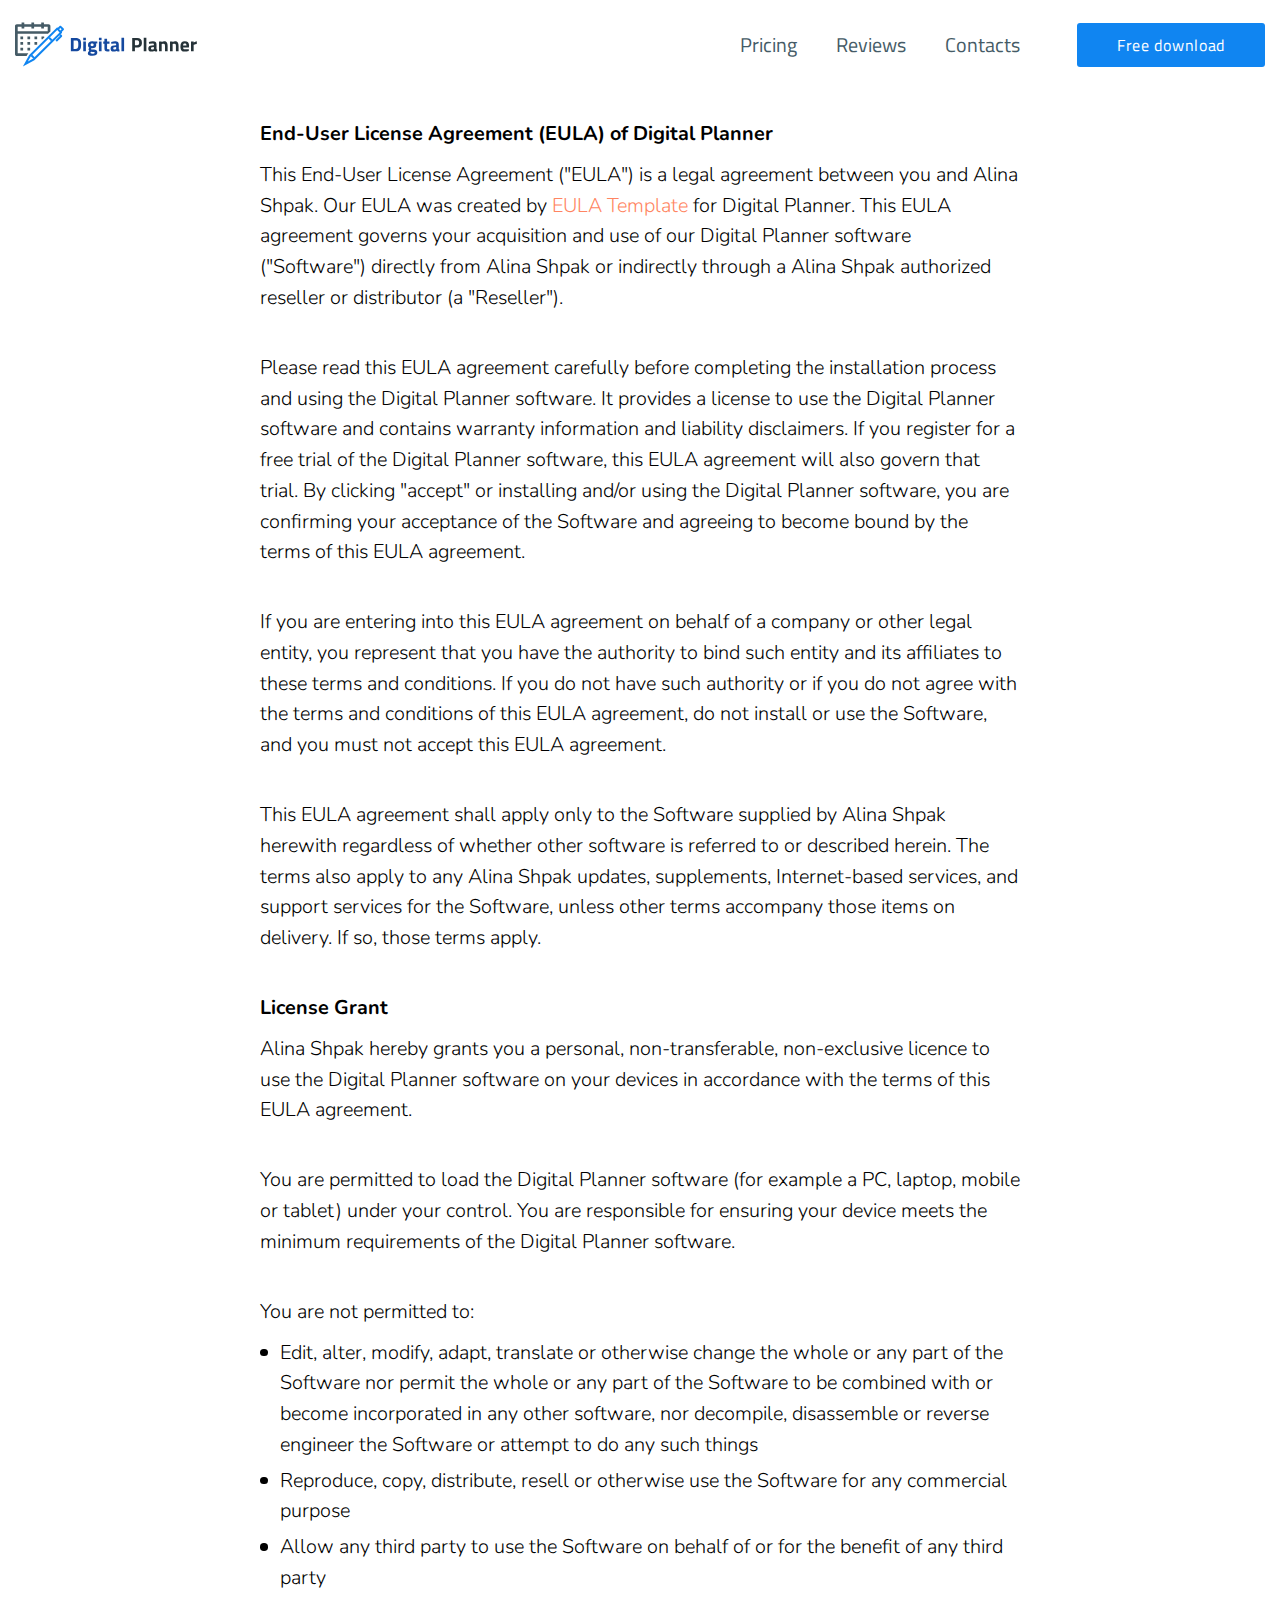
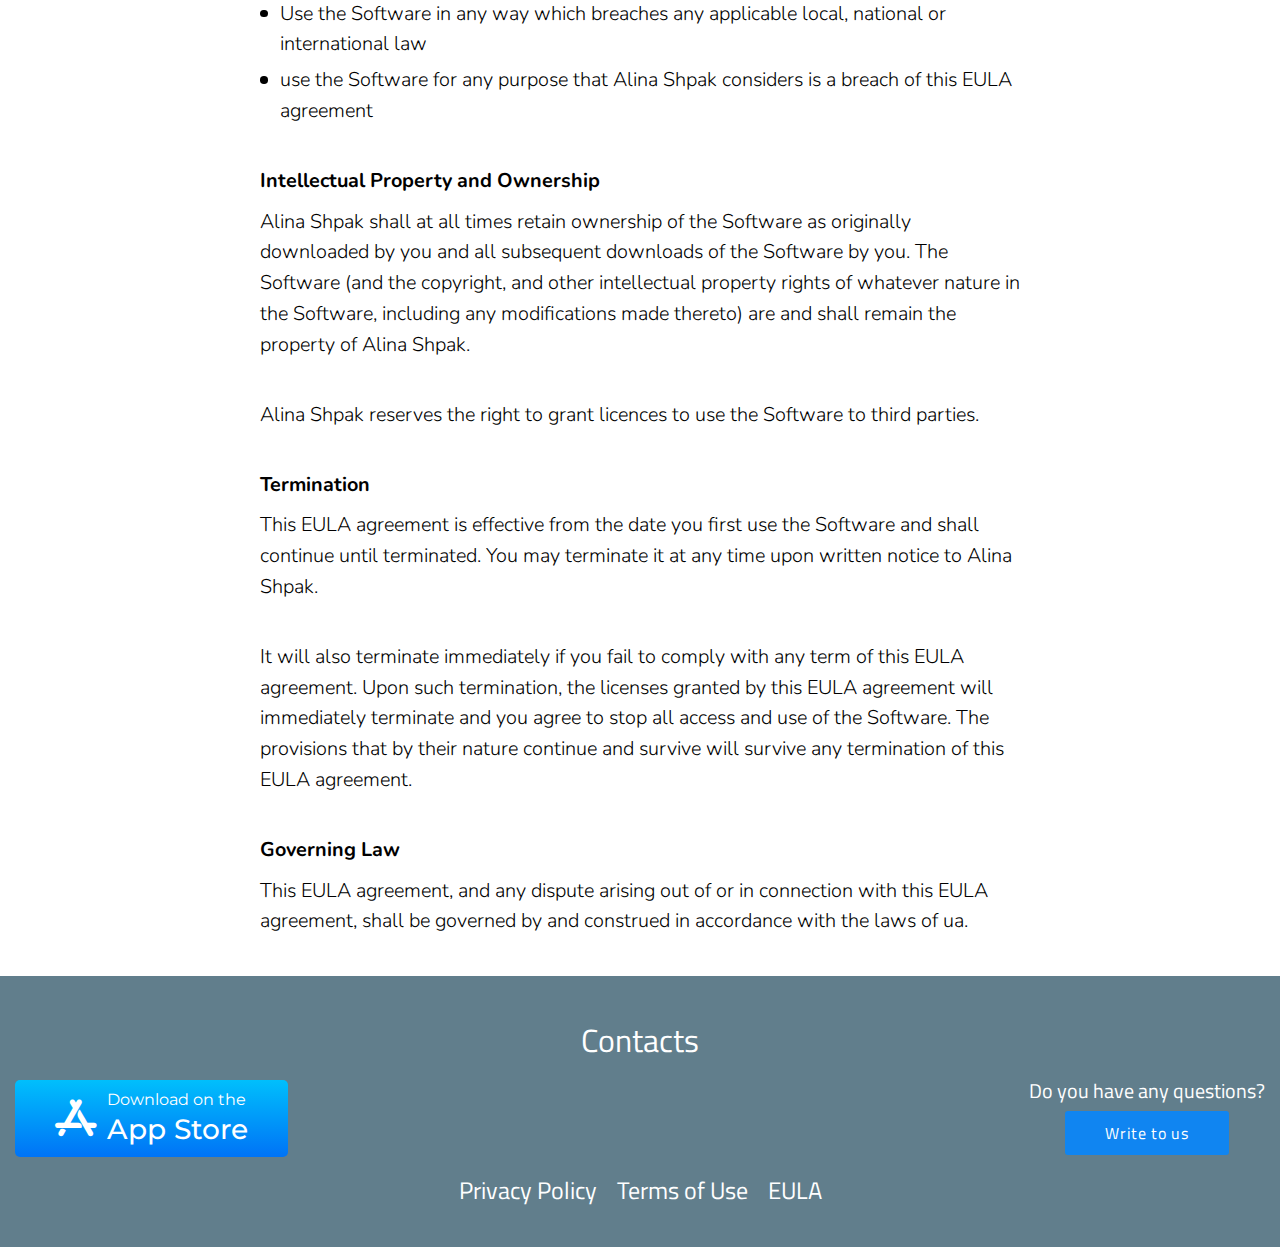
==== eula.html @ 8bc5390f "Initial Deploy" ====
<!DOCTYPE html>
<html lang="en">

<head>
<!-- Google Tag Manager -->
<script>(function(w,d,s,l,i){w[l]=w[l]||[];w[l].push({'gtm.start':
new Date().getTime(),event:'gtm.js'});var f=d.getElementsByTagName(s)[0],
j=d.createElement(s),dl=l!='dataLayer'?'&l='+l:'';j.async=true;j.src=
'https://www.googletagmanager.com/gtm.js?id='+i+dl;f.parentNode.insertBefore(j,f);
})(window,document,'script','dataLayer','GTM-KF79SMF');</script>
<!-- End Google Tag Manager -->

	<title>EULA</title>
	<script charset="utf-8" type="text/javascript" src="//js-eu1.hsforms.net/forms/embed/v2.js?_v=20230415140747"></script>
	<meta charset="UTF-8">
	<meta name="format-detection" content="telephone=no">
	<!-- <style>body{opacity: 0;}</style> -->
	<link rel="stylesheet" href="css/style.min.css?_v=20230415140747">
	<link rel="shortcut icon" href="favicon.ico">
	<!-- <meta name="robots" content="noindex, nofollow"> -->
	<meta name="viewport" content="width=device-width, initial-scale=1.0">

</head>

<body>
<!-- Google Tag Manager (noscript) -->
<noscript><iframe src="https://www.googletagmanager.com/ns.html?id=GTM-KF79SMF"
height="0" width="0" style="display:none;visibility:hidden"></iframe></noscript>
<!-- End Google Tag Manager (noscript) -->

	<div class="wrapper">
		<header class="header" data-lp>
			<div class="header__container">
				<a href="index.html" class="header__logo"><img src="img/logo.svg" alt="logo"></a>
				<div class="header__menu menu">
					<nav class="menu__body">
						<ul class="menu__list">
							<li class="menu__item"><a href="index.html#pricing">Pricing</a></li>
							<li class="menu__item"><a href="index.html#reviews">Reviews</a></li>
							<li data-goto-header data-goto="#contacts" class="menu__item"><a href="#">Contacts</a></li>
						</ul>
					</nav>
					<div class="menu__actions">
						<a target="_blank" href="https://apps.apple.com/us/app/digital-planner-for-ipad/id6444685151" class="menu__button button" data-da=".menu__list,530,20">Free download</a>
						<button type="button" class="menu__icon icon-menu"><span></span></button>
					</div>
				</div>
			</div>
		</header>
		<main class="eula">
			<section class="eula__main main-eula">
				<div class="main-eula__small-container">
					<h1>
						End-User License Agreement (EULA) of Digital Planner
					</h1>
					<p>
						This End-User License Agreement ("EULA") is a legal
						agreement between you and Alina Shpak. Our EULA was
						created by
						<a target="_blank" href="https://www.eulatemplate.com/">EULA Template</a>
						for Digital Planner. This EULA agreement governs
						your acquisition and use of our Digital Planner
						software ("Software") directly from Alina Shpak or
						indirectly through a Alina Shpak authorized reseller
						or distributor (a "Reseller").
					</p>
					<p>
						Please read this EULA agreement carefully before
						completing the installation process and using the
						Digital Planner software. It provides a license to
						use the Digital Planner software and contains
						warranty information and liability disclaimers. If
						you register for a free trial of the Digital Planner
						software, this EULA agreement will also govern that
						trial. By clicking "accept" or installing and/or
						using the Digital Planner software, you are
						confirming your acceptance of the Software and
						agreeing to become bound by the terms of this EULA
						agreement.
					</p>
					<p>
						If you are entering into this EULA agreement on
						behalf of a company or other legal entity, you
						represent that you have the authority to bind such
						entity and its affiliates to these terms and
						conditions. If you do not have such authority or if
						you do not agree with the terms and conditions of
						this EULA agreement, do not install or use the
						Software, and you must not accept this EULA
						agreement.
					</p>
					<p>
						This EULA agreement shall apply only to the Software
						supplied by Alina Shpak herewith regardless of
						whether other software is referred to or described
						herein. The terms also apply to any Alina Shpak
						updates, supplements, Internet-based services, and
						support services for the Software, unless other
						terms accompany those items on delivery. If so,
						those terms apply.
					</p>
				</div>
			</section>
			<section class="eula__grant grant-eula">
				<div class="grant-eula__small-container">
					<h2>License Grant</h2>
					<p>
						Alina Shpak hereby grants you a personal,
						non-transferable, non-exclusive licence to use the
						Digital Planner software on your devices in
						accordance with the terms of this EULA agreement.
					</p>
					<p>
						You are permitted to load the Digital Planner
						software (for example a PC, laptop, mobile or
						tablet) under your control. You are responsible for
						ensuring your device meets the minimum requirements
						of the Digital Planner software.
					</p>
					<h3>You are not permitted to:</h3>
					<ul>
						<li>
							Edit, alter, modify, adapt, translate or
							otherwise change the whole or any part of the
							Software nor permit the whole or any part of the
							Software to be combined with or become
							incorporated in any other software, nor
							decompile, disassemble or reverse engineer the
							Software or attempt to do any such things
						</li>
						<li>
							Reproduce, copy, distribute, resell or otherwise
							use the Software for any commercial purpose
						</li>
						<li>
							Allow any third party to use the Software on
							behalf of or for the benefit of any third party
						</li>
						<li>
							Use the Software in any way which breaches any
							applicable local, national or international law
						</li>
						<li>
							use the Software for any purpose that Alina
							Shpak considers is a breach of this EULA
							agreement
						</li>
					</ul>
				</div>
			</section>
			<section class="eula__intellectual intellectual-eula">
				<div class="intellectual-eula__small-container">
					<h2>Intellectual Property and Ownership</h2>
					<p>
						Alina Shpak shall at all times retain ownership of
						the Software as originally downloaded by you and all
						subsequent downloads of the Software by you. The
						Software (and the copyright, and other intellectual
						property rights of whatever nature in the Software,
						including any modifications made thereto) are and
						shall remain the property of Alina Shpak.
					</p>
					<p>Alina Shpak reserves the right to grant licences to use the Software to third parties.</p>
				</div>
			</section>
			<section class="eula__termination termination-eula">
				<div class="termination-eula__small-container">
					<h2>Termination</h2>
					<p>
						This EULA agreement is effective from the date you first use the Software and shall continue until terminated. You may terminate it at any time upon written notice to Alina Shpak.
					</p>
					<p>It will also terminate immediately if you fail to comply with any term of this EULA agreement. Upon such termination, the licenses granted by this EULA agreement will immediately terminate and you agree to stop all access and use of the Software. The provisions that by their nature continue and survive will survive any termination of this EULA agreement.</p>
				</div>
			</section>
			<section class="eula__law law-eula">
				<div class="law-eula__small-container">
					<h2>Governing Law</h2>
					<p>
						This EULA agreement, and any dispute arising out of or in connection with this EULA agreement, shall be governed by and construed in accordance with the laws of ua.
					</p>
				</div>
			</section>
		</main>
		<footer class="footer">
			<section id="contacts" class="footer__container">
				<h2 class="footer__title">Contacts</h2>
				<div class="footer__column">
					<div class="footer__actions">
						<a target="bl" href="https://apps.apple.com/us/app/digital-planner-for-ipad/id6444685151" class="footer__app app-button">
							<div class="app-button__wrapper">
								<div class="app-button__icon _icon-app-store"></div>
								<div class="app-button__text">
									<p>Download on the</p>
									<p>App Store</p>
								</div>
							</div>
						</a>
					</div>
					<div class="footer__quesstions">
						<p>Do you have any questions?</p>
						<button data-popup="#popup-form" type="button" class="footer__button button">
							Write to us
						</button>
					</div>
				</div>
				<div class="footer__down">
					<ul class="footer__list">
						<li><a target="_blank" href="privat-policy.html">Privacy Policy</a></li>
						<li><a target="_blank" href="terms-of-use.html">Terms of Use</a></li>
						<li><a target="_blank" href="eula.html">EULA</a></li>
					</ul>
				</div>
			</section>
		</footer>

	</div>
	<div id="popup-form" aria-hidden="true" class="popup popup--form">
		<div class="popup__wrapper">
			<div class="popup__content">
				<button data-close type="button" class="popup__close"></button>
				<div class="popup__text">
					<form action="#" method="GET" class="form-order">
						<div class="form-order__wrapper">
							<div class="form-order__lines">
								<div class="form-order__line">
									<label class="form-order__label" for="email">Email<span>*</span></label>
									<input type="email" name="form[email]" data-validate autocomplete="off" required id="email" class="form-order__input" />
								</div>
								<div class="form-order__line">
									<label class="form-order__label" for="message">Message<span>*</span></label>
									<textarea name="message" id="message" class="form-order__input form-order__input--large" autocomplete="off" required></textarea>
								</div>
								<div class="form-order__block">
									<p class="form-order__text">
										DigitalPlanner is committed to protecting
										and respecting your privacy, and we’ll only
										use your personal information to administer
										your account and to provide the products and
										services you requested from us. From time to
										time, we would like to contact you about our
										products and services, as well as other
										content that may be of interest to you. If
										you consent to us contacting you for this
										purpose, please tick below to say how you
										would like us to contact you:
									</p>
									<div class="form-order__checkbox checkbox">
										<input id="agree" type="checkbox" value="yes" name="agree" class="checkbox__input" />
										<label for="agree" class="checkbox__label"><span class="checkbox__text">I agree to receive other
												communications from
												DigitalPlanner.</span></label>
									</div>
									<p class="form-order__text">
										You can unsubscribe from these
										communications at any time. For more
										information on how to unsubscribe, our
										privacy practices, and how we are committed
										to protecting and respecting your privacy,
										please review our Privacy Policy. By
										clicking submit below, you consent to allow
										DigitalPlanner to store and process the
										personal information submitted above to
										provide you the content requested.
									</p>
									<div class="form-order__submit">
										<button type="submit" class="form-order__button button button--blue">
											Submit
										</button>
									</div>
								</div>
							</div>
						</div>
					</form>
				</div>
			</div>
		</div>
	</div>
	<script src="js/app.min.js?_v=20230415140747"></script>
</body>

</html>
---- css/style.min.css ----
@charset "UTF-8";@import url(https://fonts.googleapis.com/css?family=Titillium+Web:regular,600,700,900&display=swap);@import url(https://fonts.googleapis.com/css?family=Montserrat:regular,500&display=swap);@import url(https://fonts.googleapis.com/css?family=Nunito:300,700&display=swap);@font-face{font-family:SFProDisplay;font-display:swap;src:url(../fonts/SFProDisplay-Bold.woff2) format("woff2"),url(../fonts/SFProDisplay-Bold.woff) format("woff");font-weight:700;font-style:normal}@font-face{font-family:SFProDisplay;font-display:swap;src:url(../fonts/SFProDisplay-Regular.woff2) format("woff2"),url(../fonts/SFProDisplay-Regular.woff) format("woff");font-weight:400;font-style:normal}@font-face{font-family:SFProDisplay;font-display:swap;src:url(../fonts/SFProDisplay-Medium.woff2) format("woff2"),url(../fonts/SFProDisplay-Medium.woff) format("woff");font-weight:500;font-style:normal}@font-face{font-family:icons;font-display:swap;src:url(../fonts/icons.woff2) format("woff2"),url(../fonts/icons.woff) format("woff");font-weight:400;font-style:normal}[class*=_icon-]:before{font-family:icons;font-style:normal;font-weight:400;font-variant:normal;text-transform:none;line-height:1;-webkit-font-smoothing:antialiased;-moz-osx-font-smoothing:grayscale}[class*=_icon-]:before{display:block}._icon-little-calendar:before{content:"\e914";color:#1085f1}._icon-app-store:before{content:"\e900";color:#fff}._icon-arrow:before{content:"\e901";color:#617e8c}._icon-cap:before{content:"\e904";color:#1085f1}._icon-darts:before{content:"\e905";color:#1085f1}._icon-little-app-store:before{content:"\e909";color:#1085f1}._icon-organize:before{content:"\e90a";color:#1085f1}._icon-star-grey:before{content:"\e910";color:#bfbfbf}._icon-star-yellow:before{content:"\e911";color:#ff9500}*{padding:0;margin:0;border:0}*,:after,:before{-webkit-box-sizing:border-box;box-sizing:border-box}body,html{height:100%;min-width:320px}body{color:#455b66;line-height:1;font-family:"Titillium Web";font-size:1.25rem;-ms-text-size-adjust:100%;-moz-text-size-adjust:100%;-webkit-text-size-adjust:100%;-webkit-font-smoothing:antialiased;-moz-osx-font-smoothing:grayscale}button,input,textarea{font-family:"Titillium Web";font-size:inherit}button{cursor:pointer;color:inherit;background-color:transparent}a{color:inherit;text-decoration:none}ul li{list-style:none}img{vertical-align:top}h1,h2,h3,h4,h5,h6{font-weight:inherit;font-size:inherit}body{background-color:#fff}.lock body{overflow:hidden;-ms-touch-action:none;touch-action:none;-ms-scroll-chaining:none;overscroll-behavior:none}.wrapper{min-height:100%;display:-webkit-box;display:-ms-flexbox;display:flex;-webkit-box-orient:vertical;-webkit-box-direction:normal;-ms-flex-direction:column;flex-direction:column;overflow:hidden}@supports (overflow:clip){.wrapper{overflow:clip}}.wrapper>main{-webkit-box-flex:1;-ms-flex:1 1 auto;flex:1 1 auto}.wrapper>*{min-width:0}[class*=__container]{max-width:83.125rem;margin:0 auto;padding:0 .9375rem}.button{display:-webkit-inline-box;display:-ms-inline-flexbox;display:inline-flex;padding:.625rem 2.5rem;font-size:1rem;line-height:1.5;text-align:center;letter-spacing:.0431009375rem;background-color:#1085f1;border-radius:.1875rem;outline:.0625rem solid transparent;color:#fff}.button--white{background-color:#fff;color:#1085f1}.button._fw{width:100%}.app-button{display:-webkit-inline-box;display:-ms-inline-flexbox;display:inline-flex;padding:.625rem 2.5rem;background:-webkit-gradient(linear,left top,left bottom,from(#00bffc),to(#0073f6));background:-o-linear-gradient(top,#00bffc 0,#0073f6 100%);background:linear-gradient(180deg,#00bffc 0,#0073f6 100%);border-radius:.3125rem}.app-button__wrapper{display:-webkit-box;display:-ms-flexbox;display:flex;-webkit-box-align:center;-ms-flex-align:center;align-items:center;gap:.625rem}.app-button__icon{font-size:2.625rem;color:#fff}.app-button__text{display:-webkit-box;display:-ms-flexbox;display:flex;-webkit-box-orient:vertical;-webkit-box-direction:normal;-ms-flex-direction:column;flex-direction:column;gap:.1875rem;font-family:Montserrat;color:#fff}.app-button__text :first-child{font-size:1rem;line-height:1.25}.app-button__text :last-child{font-weight:500;font-size:1.75rem;line-height:1.21}body::after{content:"";background-color:rgba(255,255,255,.5);position:fixed;width:100%;height:100%;top:0;left:0;opacity:0;-webkit-transition:opacity .8s ease 0s;-o-transition:opacity .8s ease 0s;transition:opacity .8s ease 0s;pointer-events:none;z-index:149}.popup-show body::after{opacity:1}.popup{position:fixed;top:0;left:0;bottom:0;right:0;padding:30px 10px;-webkit-transition:visibility .8s ease 0s;-o-transition:visibility .8s ease 0s;transition:visibility .8s ease 0s;visibility:hidden;pointer-events:none}.popup_show{z-index:150;visibility:visible;overflow:auto;pointer-events:auto}.popup_show .popup__content{visibility:visible;-webkit-transform:scale(1);-ms-transform:scale(1);transform:scale(1)}.popup__wrapper{display:-webkit-box;display:-ms-flexbox;display:flex;-webkit-box-orient:vertical;-webkit-box-direction:normal;-ms-flex-direction:column;flex-direction:column;-webkit-box-align:center;-ms-flex-align:center;align-items:center;min-height:100%;-webkit-box-flex:1;-ms-flex:1 1 auto;flex:1 1 auto;width:100%;display:flex;-webkit-box-pack:center;-ms-flex-pack:center;justify-content:center;align-items:center}.popup__content{visibility:hidden;-webkit-transform:scale(0);-ms-transform:scale(0);transform:scale(0);-webkit-transition:-webkit-transform .3s ease 0s;transition:-webkit-transform .3s ease 0s;-o-transition:transform .3s ease 0s;transition:transform .3s ease 0s;transition:transform .3s ease 0s,-webkit-transform .3s ease 0s;background-color:#eee;padding:20px;width:100%;max-width:900px;border-radius:20px}.lock .popup__content{visibility:visible}.popup--form .popup__content{max-width:45.9375rem;background-color:#fff;border:.0625rem solid #b0bfc6;-webkit-box-shadow:0 .25rem .625rem rgba(0,0,0,.15);box-shadow:0 .25rem .625rem rgba(0,0,0,.15);border-radius:.25rem}[class*=-ibg]{position:relative}[class*=-ibg] img{position:absolute;width:100%;height:100%;top:0;left:0;-o-object-fit:cover;object-fit:cover}[class*=-ibg_contain] img{-o-object-fit:contain;object-fit:contain}.title{font-weight:700;line-height:1.52;text-transform:uppercase;color:#253238}.title span{color:#1085f1}.checkbox{position:relative}.checkbox__input{position:absolute;width:0;height:0;opacity:0}.checkbox__input:checked+.checkbox__label::before{background:#1085f1 url(../img/icons/check.svg) center/70% no-repeat}.checkbox__label{cursor:pointer;display:-webkit-inline-box;display:-ms-inline-flexbox;display:inline-flex;gap:.5rem}.checkbox__label::before{content:"";-webkit-box-flex:0;-ms-flex:0 0 1.5rem;flex:0 0 1.5rem;width:1.5rem;height:1.5rem;border:.0625rem solid #1085f1;border-radius:.1875rem;background-color:transparent}.checkbox__text{-ms-flex-item-align:center;align-self:center;font-size:.875rem;line-height:1.5;color:#1085f1}.form-order{display:-webkit-box;display:-ms-flexbox;display:flex;-webkit-box-orient:vertical;-webkit-box-direction:normal;-ms-flex-direction:column;flex-direction:column;-webkit-box-align:center;-ms-flex-align:center;align-items:center}.form-order__line:not(:last-child){margin-bottom:1.25rem}.form-order__label{display:inline-block;font-size:1.125rem;line-height:1.5;color:#455b66;padding:.1875rem .1875rem;position:relative;z-index:2;will-change:transform;-webkit-transition:-webkit-transform .3s ease 0s;transition:-webkit-transform .3s ease 0s;-o-transition:transform .3s ease 0s;transition:transform .3s ease 0s;transition:transform .3s ease 0s,-webkit-transform .3s ease 0s;top:0;left:0;-webkit-transform:translate(.75rem,1rem) scale(1);-ms-transform:translate(.75rem,1rem) scale(1);transform:translate(.75rem,1rem) scale(1)}.form-order__label span{color:#f04438}.form-order__label::before{content:"";position:absolute;top:0;left:0;width:100%;height:100%;background-color:#fff;z-index:-1}._form-focus .form-order__label{-webkit-transform:translate(.875rem,1rem) scale(.9);-ms-transform:translate(.875rem,1rem) scale(.9);transform:translate(.875rem,1rem) scale(.9)}.form-order__input{padding:.75rem 1.0625rem;background:#fff;border:.0625rem solid #90a4af;-webkit-transition:border .3s ease 0s;-o-transition:border .3s ease 0s;transition:border .3s ease 0s;border-radius:.25rem;outline:.0625rem solid transparent;width:100%;font-size:1.125rem;line-height:1.5;color:#443e3e}.form-order__input::-webkit-input-placeholder{font-size:1.125rem;line-height:1.5;color:#443e3e}.form-order__input::-moz-placeholder{font-size:1.125rem;line-height:1.5;color:#443e3e}.form-order__input:-ms-input-placeholder{font-size:1.125rem;line-height:1.5;color:#443e3e}.form-order__input::-ms-input-placeholder{font-size:1.125rem;line-height:1.5;color:#443e3e}.form-order__input::placeholder{font-size:1.125rem;line-height:1.5;color:#443e3e}._form-focus .form-order__input{border:.0625rem solid #1085f1}.form-order__block{display:-webkit-box;display:-ms-flexbox;display:flex;-webkit-box-orient:vertical;-webkit-box-direction:normal;-ms-flex-direction:column;flex-direction:column;-webkit-box-align:center;-ms-flex-align:center;align-items:center}.form-order__block:not(:last-child){margin-bottom:1.25rem}.form-order__text{font-size:.875rem;line-height:1.5;color:#617e8c}.form-order__text:not(:last-child){margin-bottom:.71875rem}.form-order__input--large{resize:none;min-height:6.8125rem}.form-order__input--large:not(:last-child){margin-bottom:1.25rem}.form-order__checkbox{-ms-flex-item-align:start;align-self:flex-start}.form-order__checkbox:not(:last-child){margin-bottom:.71875rem}.form-order__submit{padding-top:.53125rem}.hbspt-form{display:none}.header{padding:1.25rem 0;position:fixed;top:0;left:0;width:100%;z-index:50;background-color:#fff}.header__container{display:-webkit-box;display:-ms-flexbox;display:flex;-webkit-box-align:center;-ms-flex-align:center;align-items:center;-webkit-box-pack:justify;-ms-flex-pack:justify;justify-content:space-between;gap:2.5rem}.header__logo{max-width:11.5625rem;min-height:3.125rem;position:relative;z-index:2}.header__logo img{max-width:100%}.header__menu{display:-webkit-box;display:-ms-flexbox;display:flex;-webkit-box-align:center;-ms-flex-align:center;align-items:center;row-gap:1.25rem}.menu__actions{display:-webkit-box;display:-ms-flexbox;display:flex;-webkit-box-align:center;-ms-flex-align:center;align-items:center;gap:.9375rem}.menu__list{display:-webkit-box;display:-ms-flexbox;display:flex;-webkit-box-align:center;-ms-flex-align:center;align-items:center;-ms-flex-wrap:wrap;flex-wrap:wrap;row-gap:.625rem;-webkit-transition:row-gap .3s ease 0s;-o-transition:row-gap .3s ease 0s;transition:row-gap .3s ease 0s}.menu__item a{line-height:1.5;-webkit-transition:color .3s ease 0s,font-weight .3s ease 0s;-o-transition:color .3s ease 0s,font-weight .3s ease 0s;transition:color .3s ease 0s,font-weight .3s ease 0s;display:inline-block;position:relative}.menu__item a::after{content:"";position:absolute;width:0;height:.1875rem;border-radius:.0625rem;background-color:#1085f1;bottom:-.5rem;left:0;-webkit-transition:width .3s ease 0s;-o-transition:width .3s ease 0s;transition:width .3s ease 0s}.menu__item a:focus,.menu__item a:hover{color:#1085f1}.menu__item a:focus:after,.menu__item a:hover:after{width:100%}.menu__button{position:relative;z-index:5}.icon-menu{display:none}.footer{background-color:#617e8c;color:#fff}.footer__title{text-align:center;font-size:2rem;line-height:1.53}.footer__title:not(:last-child){margin-bottom:.9375rem}.footer__column{display:-webkit-box;display:-ms-flexbox;display:flex;-webkit-box-align:center;-ms-flex-align:center;align-items:center;-ms-flex-wrap:wrap;flex-wrap:wrap;-webkit-box-pack:justify;-ms-flex-pack:justify;justify-content:space-between;gap:1.875rem}.footer__column:not(:last-child){margin-bottom:.9375rem}.footer__quesstions{display:-webkit-box;display:-ms-flexbox;display:flex;-webkit-box-orient:vertical;-webkit-box-direction:normal;-ms-flex-direction:column;flex-direction:column;-webkit-box-align:center;-ms-flex-align:center;align-items:center;gap:.625rem}.footer__button{-webkit-box-align:center;-ms-flex-align:center;align-items:center;-webkit-box-pack:center;-ms-flex-pack:center;justify-content:center}.footer__down:not(:last-child){margin-bottom:.9375rem}.footer__list{display:-webkit-box;display:-ms-flexbox;display:flex;-webkit-box-align:center;-ms-flex-align:center;align-items:center;-webkit-box-pack:center;-ms-flex-pack:center;justify-content:center;gap:1.25rem;-ms-flex-wrap:wrap;flex-wrap:wrap}.footer__list li a{font-size:1.5rem;line-height:1.5;-webkit-transition:color .3s ease 0s;-o-transition:color .3s ease 0s;transition:color .3s ease 0s;display:inline-block;position:relative}.footer__list li a::after{content:"";position:absolute;width:0;height:.1875rem;border-radius:.0625rem;background-color:#fff;bottom:-.5rem;left:0;-webkit-transition:width .3s ease 0s;-o-transition:width .3s ease 0s;transition:width .3s ease 0s}.footer__list li a:focus:after,.footer__list li a:hover:after{width:100%}.hero__container{display:-webkit-box;display:-ms-flexbox;display:flex;-webkit-box-align:center;-ms-flex-align:center;align-items:center;-webkit-box-orient:vertical;-webkit-box-direction:normal;-ms-flex-direction:column;flex-direction:column;position:relative;z-index:4}.hero__container::before{content:"";position:absolute;width:35.1875rem;height:34.875rem;border-radius:50%;background:#f8981d;opacity:.1;-webkit-filter:blur(165px);filter:blur(165px);top:27.708096%;left:-19.461538%;z-index:1;pointer-events:none}.hero__container::after{content:"";position:absolute;width:37.875rem;height:37.5625rem;background-color:#1085f1;opacity:.3;-webkit-filter:blur(220px);filter:blur(220px);pointer-events:none;z-index:1;right:1.615385%;top:21.664766%}.hero__header{display:-webkit-box;display:-ms-flexbox;display:flex;-webkit-box-align:center;-ms-flex-align:center;align-items:center;-webkit-box-pack:justify;-ms-flex-pack:justify;justify-content:space-between}.hero__about{-webkit-box-flex:0;-ms-flex:0 1 42.307692%;flex:0 1 42.307692%}.hero__title{font-weight:700;line-height:1.51;color:#253238}.hero__title span{color:#1085f1}.hero__text{font-family:Montserrat;line-height:1.21}.hero__app{position:relative}.hero__app::before{position:absolute;z-index:2;right:-35%;bottom:-50%}.hero__image{-webkit-box-flex:0;-ms-flex:0 1 52.692308%;flex:0 1 52.692308%;position:relative;padding-bottom:46.307692%;z-index:2;-webkit-transition:padding-bottom .3s ease 0s;-o-transition:padding-bottom .3s ease 0s;transition:padding-bottom .3s ease 0s}.hero__image img{position:absolute;width:100%;height:100%;top:0;left:0;-o-object-fit:contain;object-fit:contain}.hero__label{background-color:#fff;-webkit-box-shadow:0 .125rem .625rem rgba(37,50,56,.2);box-shadow:0 .125rem .625rem rgba(37,50,56,.2);border-radius:.625rem;text-align:center;position:relative;z-index:2;font-weight:700;line-height:1.54;color:#1085f1}.organize__wrapper{background-color:#f1f5f8;border-radius:.625rem;display:-webkit-box;display:-ms-flexbox;display:flex;-webkit-box-align:center;-ms-flex-align:center;align-items:center;gap:.3125rem}.organize__image{-webkit-box-flex:1;-ms-flex:1 1 52.307692%;flex:1 1 52.307692%;-webkit-transform:translate(-4.14%,-11.1538461538%);-ms-transform:translate(-4.14%,-11.1538461538%);transform:translate(-4.14%,-11.1538461538%);-webkit-transition:-webkit-transform .3s ease 0s;transition:-webkit-transform .3s ease 0s;-o-transition:transform .3s ease 0s;transition:transform .3s ease 0s;transition:transform .3s ease 0s,-webkit-transform .3s ease 0s}.organize__image img{max-width:100%}.organize__block{-webkit-box-flex:1;-ms-flex:1 1 50%;flex:1 1 50%}.organize__title{font-weight:700;line-height:1.53;text-transform:uppercase;color:#253238;position:relative;color:#253238}.organize__title span{color:#1085f1}.organize__title:not(:last-child){margin-bottom:1.25rem}.organize__list li{color:#253238;font-size:1.5rem;padding-left:2.9375rem;line-height:1.54;position:relative}.organize__list li::before{content:"";position:absolute;background-color:#455b66;width:.4375rem;height:.4375rem}.organize__list li:not(:last-child){margin-bottom:.3125rem}.productivity__container{display:-webkit-box;display:-ms-flexbox;display:flex;-webkit-box-orient:vertical;-webkit-box-direction:normal;-ms-flex-direction:column;flex-direction:column;-webkit-box-pack:center;-ms-flex-pack:center;justify-content:center;-webkit-box-align:center;-ms-flex-align:center;align-items:center;position:relative;z-index:2}.productivity__container::before{content:"";position:absolute;pointer-events:none;width:33.9375rem;height:33.9375rem;background-color:#1085f1;opacity:.1;-webkit-filter:blur(50px);filter:blur(50px);-webkit-transform:matrix(-1,0,0,1,0,0);-ms-transform:matrix(-1,0,0,1,0,0);transform:matrix(-1,0,0,1,0,0);left:50%;-webkit-transform:translate(-50%,0);-ms-transform:translate(-50%,0);transform:translate(-50%,0);bottom:-14%;z-index:1;-webkit-transition:bottom .3s ease 0s;-o-transition:bottom .3s ease 0s;transition:bottom .3s ease 0s}.productivity__title{text-align:center}.productivity__title:not(:last-child){margin-bottom:1.25rem}.productivity__header:not(:last-child){margin-bottom:1.25rem}.productivity__link{padding:1.25rem 1.3125rem 1.25rem 1.3125rem;max-width:23.875rem;display:block;border-radius:.625rem;display:-webkit-inline-box;display:-ms-inline-flexbox;display:inline-flex;-webkit-box-orient:vertical;-webkit-box-direction:normal;-ms-flex-direction:column;flex-direction:column;gap:1.25rem}.productivity__link--center{-webkit-box-align:center;-ms-flex-align:center;align-items:center}.productivity__link--left{padding-left:0;-webkit-box-align:start;-ms-flex-align:start;align-items:flex-start}.productivity__link--right{padding-right:0;-webkit-box-align:end;-ms-flex-align:end;align-items:flex-end}.productivity__image{width:3rem;height:3rem}.productivity__image img{max-width:100%}.productivity__text{line-height:1.5}.productivity__text:not(:last-child){margin-bottom:1.25rem}.productivity__text--center{text-align:center}.productivity__text--right{text-align:right}.productivity__text--left{text-align:center}.productivity__wrapper{display:grid;grid-template-columns:repeat(3,1fr);-webkit-box-align:center;-ms-flex-align:center;align-items:center}.productivity__column{display:-webkit-box;display:-ms-flexbox;display:flex;-webkit-box-orient:vertical;-webkit-box-direction:normal;-ms-flex-direction:column;flex-direction:column}.productivity__previus{position:relative;background-color:transparent;padding-bottom:128.352273%;cursor:pointer;z-index:3}.productivity__previus img{position:absolute;width:100%;height:100%;top:0;left:0;-o-object-fit:contain;object-fit:contain}.study__container{display:-webkit-box;display:-ms-flexbox;display:flex;-webkit-box-align:center;-ms-flex-align:center;align-items:center;-webkit-box-pack:justify;-ms-flex-pack:justify;justify-content:space-between;row-gap:1.875rem}.study__image{-webkit-box-flex:0;-ms-flex:0 1 46.153846%;flex:0 1 46.153846%;padding-bottom:56.692308%;position:relative;border-radius:.625rem;overflow:hidden;-webkit-transition:padding-bottom .3s ease 0s;-o-transition:padding-bottom .3s ease 0s;transition:padding-bottom .3s ease 0s}.study__image img{position:absolute;width:100%;height:100%;top:0;left:0;-o-object-fit:cover;object-fit:cover}.study__block{-webkit-box-flex:0;-ms-flex:0 1 47.307692%;flex:0 1 47.307692%}.study__block ul{display:grid;grid-template-columns:repeat(2,1fr)}.study__block ul li{display:grid;grid-template-rows:2.5rem 1fr;gap:.625rem;line-height:1.54}.study__block ul li span{width:2.5rem;height:2.5rem;border-radius:.125rem;display:inline-block;overflow:hidden}.study__block ul li span img{max-width:100%}.study__title:not(:last-child){margin-bottom:1.25rem}.school__container{position:relative}.school__container::before{content:"";position:absolute;bottom:-8.9%;right:-2%;width:33.9375rem;height:33.9375rem;border-radius:50%;background:#1085f1;opacity:.1;-webkit-filter:blur(50px);filter:blur(50px);-webkit-transform:matrix(-1,0,0,1,0,0);-ms-transform:matrix(-1,0,0,1,0,0);transform:matrix(-1,0,0,1,0,0);pointer-events:none;z-index:1}.school__title{max-width:36.25rem;padding-left:8.875rem}.school__title:not(:last-child){margin-bottom:1.25rem}.school__wrapper{display:grid;grid-template-columns:repeat(3,1fr);gap:1.875rem;position:relative;z-index:2}.school__article{padding:1.875rem 1.25rem;background-color:#fff;border:1px solid #d0d9de;-webkit-box-shadow:0 4px 25px rgba(37,50,56,.1);box-shadow:0 4px 25px rgba(37,50,56,.1);border-radius:5px;display:-webkit-box;display:-ms-flexbox;display:flex;-webkit-box-align:center;-ms-flex-align:center;align-items:center;gap:1.6875rem}.school__icon{font-size:2.5rem}.school__text{font-weight:600;line-height:1.5}.school__image{position:absolute;-webkit-transition:-webkit-transform .3s ease 0s padding-bottom .3s ease 0s;transition:-webkit-transform .3s ease 0s padding-bottom .3s ease 0s;-o-transition:transform .3s ease 0s padding-bottom .3s ease 0s;transition:transform .3s ease 0s padding-bottom .3s ease 0s;transition:transform .3s ease 0s padding-bottom .3s ease 0s,-webkit-transform .3s ease 0s padding-bottom .3s ease 0s;z-index:1}.school__image img{max-width:100%}.teachers__container{display:-webkit-box;display:-ms-flexbox;display:flex;-webkit-box-align:center;-ms-flex-align:center;align-items:center;-webkit-box-pack:justify;-ms-flex-pack:justify;justify-content:space-between;position:relative}.teachers__container::before{content:"";position:absolute;background-color:#1085f1;opacity:.05;-webkit-filter:blur(165px);filter:blur(165px);-webkit-transform:matrix(-1,0,0,1,0,0);-ms-transform:matrix(-1,0,0,1,0,0);transform:matrix(-1,0,0,1,0,0);top:10.672359%;left:-4.076923%;width:35.17875rem;height:34.8725rem;border-radius:50%;z-index:2;pointer-events:none}.teachers__container::after{content:"";position:absolute;background-color:#f8981d;opacity:.25;-webkit-filter:blur(220px);filter:blur(220px);-webkit-transform:matrix(-1,0,0,1,0,0);-ms-transform:matrix(-1,0,0,1,0,0);transform:matrix(-1,0,0,1,0,0);top:33.404482%;left:41.307692%;border-radius:50%;z-index:1;pointer-events:none}.teachers__image{-webkit-box-flex:39.615385%;-ms-flex:39.615385%;flex:39.615385%;position:relative;padding-bottom:52.692308%;overflow:hidden;-webkit-filter:drop-shadow(10px 10px 20px rgba(0, 0, 0, .25));filter:drop-shadow(10px 10px 20px rgba(0, 0, 0, .25));border-radius:.625rem;-webkit-transform:rotate(13.56deg);-ms-transform:rotate(13.56deg);transform:rotate(13.56deg);z-index:2;-webkit-transition:padding-bottom .3s ease 0s,-webkit-transform .3s ease 0s;transition:padding-bottom .3s ease 0s,-webkit-transform .3s ease 0s;-o-transition:padding-bottom .3s ease 0s,transform .3s ease 0s;transition:padding-bottom .3s ease 0s,transform .3s ease 0s;transition:padding-bottom .3s ease 0s,transform .3s ease 0s,-webkit-transform .3s ease 0s}.teachers__image img{position:absolute;width:100%;height:100%;top:0;left:0;-o-object-fit:contain;object-fit:contain}.teachers__block{-webkit-box-flex:0;-ms-flex:0 1 46.846154%;flex:0 1 46.846154%}.teachers__block ul{display:grid;grid-template-columns:repeat(2,1fr)}.teachers__block ul li{display:grid;grid-template-rows:2.5rem 1fr;gap:.625rem;line-height:1.54}.teachers__block ul li span{width:2.5rem;height:2.5rem;border-radius:.125rem;display:inline-block;overflow:hidden}.teachers__block ul li span img{max-width:100%}.teachers__title{max-width:20.625rem}.business__wrapper{background-color:#e7f5ff;border-radius:.625rem;display:-webkit-box;display:-ms-flexbox;display:flex;-webkit-box-align:center;-ms-flex-align:center;align-items:center;position:relative}.business__block{-webkit-box-flex:0;-ms-flex:0 1 50.769231%;flex:0 1 50.769231%;position:relative;z-index:2}.business__title{font-weight:700;line-height:1.53;text-transform:uppercase;color:#253238;position:relative;max-width:18.75rem;color:#253238}.business__title span{color:#1085f1}.business__title:not(:last-child){margin-bottom:1.25rem}.business__list li{color:#253238;font-size:1.5rem;padding-left:2.9375rem;line-height:1.54;position:relative}.business__list li::before{content:"";position:absolute;background-color:#455b66;width:.4375rem;height:.4375rem;margin-right:1.6875rem}.business__list li:not(:last-child){margin-bottom:.3125rem}.business__image{max-width:40rem;position:absolute;right:0;top:0;-webkit-transition:-webkit-transform .3s ease 0s;transition:-webkit-transform .3s ease 0s;-o-transition:transform .3s ease 0s;transition:transform .3s ease 0s;transition:transform .3s ease 0s,-webkit-transform .3s ease 0s}.business__image img{max-width:100%}.pricing__title{text-align:center}.pricing__wrapper{display:grid;grid-template-columns:repeat(3,1fr);gap:1.25rem}.acticle-pricing{padding:1.25rem;display:-webkit-box;display:-ms-flexbox;display:flex;-webkit-box-align:center;-ms-flex-align:center;align-items:center;-webkit-box-orient:vertical;-webkit-box-direction:normal;-ms-flex-direction:column;flex-direction:column;gap:1.25rem;background:#fff;border:.0625rem solid #d0d9de;border-radius:1.1875rem}.acticle-pricing--blue-bg{background-color:#1085f1;border:.0625rem solid #1085f1}.acticle-pricing__title{font-weight:600;line-height:1.52;-webkit-box-align:center;-ms-flex-align:center;align-items:center;color:#253238}.acticle-pricing__title--white{color:#d0d9de}.acticle-pricing__price{font-weight:900;line-height:1.52;color:#1085f1}.acticle-pricing__price--white{color:#fff}.acticle-pricing__list{-webkit-box-flex:1;-ms-flex:1 1 100%;flex:1 1 100%}.acticle-pricing__list li{color:#253238;letter-spacing:.062530625rem;padding-left:2.9375rem;line-height:1.54;position:relative}.acticle-pricing__list li::before{content:"";position:absolute;background-color:#455b66;width:.375rem;height:.375rem;margin-right:1.6875rem}.acticle-pricing__list li:not(:last-child){margin-bottom:.3125rem}.acticle-pricing__list--white li{color:#fff}.acticle-pricing__list--white li::before{background-color:#fff}.testinations__title{font-weight:700;line-height:1.52;color:#253238;text-align:center}.testinations__title:not(:last-child){margin-bottom:1.25rem}.rating{display:-webkit-box;display:-ms-flexbox;display:flex;-webkit-box-align:center;-ms-flex-align:center;align-items:center;gap:1.5rem;font-family:"SF Pro Display";-ms-flex-wrap:wrap;flex-wrap:wrap}.rating__wrapper{display:-webkit-box;display:-ms-flexbox;display:flex;-webkit-box-align:center;-ms-flex-align:center;align-items:center}.rating__number{display:-webkit-box;display:-ms-flexbox;display:flex;-webkit-box-align:end;-ms-flex-align:end;align-items:flex-end;gap:.9375rem}.rating__number :first-child{font-weight:700;line-height:1.16;color:#443e3e;-ms-flex-item-align:end;align-self:end}.rating__number :last-child{font-weight:500;font-size:1.125rem;line-height:1.16;-ms-flex-item-align:end;align-self:end;color:#999;padding-bottom:.8125rem}.rating__total{font-weight:500;font-size:1.125rem;line-height:1.16;-ms-flex-item-align:end;align-self:end;color:#999;padding-bottom:.8125rem}.rating__star{display:-webkit-box;display:-ms-flexbox;display:flex;-webkit-box-orient:vertical;-webkit-box-direction:normal;-ms-flex-direction:column;flex-direction:column;gap:.0675rem}.rating__star li{display:-webkit-box;display:-ms-flexbox;display:flex;-webkit-box-align:center;-ms-flex-align:center;align-items:center;gap:.875rem;-webkit-box-pack:end;-ms-flex-pack:end;justify-content:flex-end}.rating__star li:nth-child(1) span{width:20.875rem;background-color:#efeff4;height:.1875rem;display:inline-block;position:relative;-webkit-transition:width .3s ease 0s;-o-transition:width .3s ease 0s;transition:width .3s ease 0s}.rating__star li:nth-child(1) span::after{content:"";position:absolute;left:0;top:0;background-color:#636366;width:17.5rem;z-index:2;height:.1875rem}.rating__star li:nth-child(2) span{width:20.875rem;background-color:#efeff4;height:.1875rem;display:inline-block;position:relative;-webkit-transition:width .3s ease 0s;-o-transition:width .3s ease 0s;transition:width .3s ease 0s}.rating__star li:nth-child(2) span::after{content:"";position:absolute;left:0;top:0;background-color:#636366;width:1.9375rem;z-index:2;height:.1875rem}.rating__star li:nth-child(3) span{width:20.875rem;background-color:#efeff4;height:.1875rem;display:inline-block;position:relative;-webkit-transition:width .3s ease 0s;-o-transition:width .3s ease 0s;transition:width .3s ease 0s}.rating__star li:nth-child(3) span::after{content:"";position:absolute;left:0;top:0;background-color:#636366;width:.5625rem;z-index:2;height:.1875rem}.rating__star li:nth-child(4) span{width:20.875rem;background-color:#efeff4;height:.1875rem;display:inline-block;position:relative;-webkit-transition:width .3s ease 0s;-o-transition:width .3s ease 0s;transition:width .3s ease 0s}.rating__star li:nth-child(4) span::after{content:"";position:absolute;left:0;top:0;background-color:#636366;width:.1875rem;z-index:2;height:.1875rem}.rating__star li:nth-child(5) span{width:20.875rem;background-color:#efeff4;height:.1875rem;display:inline-block;position:relative;-webkit-transition:width .3s ease 0s;-o-transition:width .3s ease 0s;transition:width .3s ease 0s}.rating__star li:nth-child(5) span::after{content:"";position:absolute;left:0;top:0;background-color:#636366;width:.9375rem;z-index:2;height:.1875rem}.rating__star li ul{display:-webkit-box;display:-ms-flexbox;display:flex;-webkit-box-align:center;-ms-flex-align:center;align-items:center;gap:.0675rem;-webkit-box-pack:end;-ms-flex-pack:end;justify-content:end}.rating__star li ul li::before{font-size:.676875rem}.testinations__wrapper{display:grid;grid-template-columns:repeat(3,1fr);gap:1.25rem}.testinations__item{padding:1.25rem;background-color:#f8f8f8;border-radius:.625rem;display:-webkit-box;display:-ms-flexbox;display:flex;-webkit-box-orient:vertical;-webkit-box-direction:normal;-ms-flex-direction:column;flex-direction:column;font-family:"SF Pro Display";font-weight:500;font-size:1rem;line-height:1.18;color:#999}.testinations__item h3:not(:last-child){margin-bottom:1.25rem}.item-testinations__list{display:-webkit-box;display:-ms-flexbox;display:flex;-webkit-box-align:center;-ms-flex-align:center;align-items:center;gap:.198125rem}.item-testinations__list li{font-size:1.979375rem}.item-testinations__list:not(:last-child){margin-bottom:.823125rem}.item-testinations__text-block{display:-webkit-box;display:-ms-flexbox;display:flex;-webkit-box-flex:1;-ms-flex:1 1 100%;flex:1 1 100%}.item-testinations__text-block div{-webkit-box-flex:1;-ms-flex:1 1 auto;flex:1 1 auto}.item-testinations__text-block h4{color:#443e3e}.item-testinations__text-block h4:not(:last-child){margin-bottom:.3125rem}.item-testinations__text-block p:not(:last-child){margin-bottom:.3125rem}.item-testinations__text-block button{font-size:1.125rem;line-height:1.2;color:#1085f1;z-index:2;-ms-flex-item-align:end;align-self:end;padding:0 .3125rem;position:relative}.item-testinations__text-block button::after{content:"";position:absolute;top:0;left:0;width:100%;height:100%;background-color:rgba(248,248,248,.1);z-index:-1}[class*=__small-container]{max-width:49.375rem;margin:0 auto;padding-left:.9375rem;padding-right:.9375rem}.privat{font-family:Nunito,sans-serif;font-size:1.25rem;font-weight:300;line-height:1.55;color:#000;padding-top:7.5rem}.main-privat__small-container h1{font-weight:700}.main-privat__small-container h1:not(:last-child){margin-bottom:.625rem}.main-privat__small-container p:not(:last-child){margin-bottom:.625rem}.information-privat__small-container h2{font-weight:700}.information-privat__small-container h2:not(:last-child){margin-bottom:.625rem}.information-privat__small-container p:not(:last-child){margin-bottom:.625rem}.links-privat__small-container h3:not(:last-child){margin-bottom:.625rem}.links-privat__list:not(:last-child){margin-bottom:.625rem}.links-privat__list li{padding-left:1.25rem;position:relative}.links-privat__list li a{color:#ff8562}.links-privat__list li::before{content:"";position:absolute;width:.46875rem;height:.46875rem;border-radius:50%;background-color:#000;left:0;margin-right:1.25rem}.links-privat__list li:not(:last-child){margin-bottom:.3125rem}.data-privat__small-container h2{font-weight:700}.data-privat__small-container h2:not(:last-child){margin-bottom:.625rem}.data-privat__small-container p:not(:last-child){margin-bottom:.625rem}.cookies-privat__small-container h2{font-weight:700}.cookies-privat__small-container h2:not(:last-child){margin-bottom:.625rem}.cookies-privat__small-container p:not(:last-child){margin-bottom:.625rem}.service-privat__small-container h2{font-weight:700}.service-privat__small-container h2:not(:last-child){margin-bottom:.625rem}.service-privat__small-container h3:not(:last-child){margin-bottom:.625rem}.service-privat__small-container ul:not(:last-child){margin-bottom:.625rem}.service-privat__small-container ul li{padding-left:1.25rem;position:relative}.service-privat__small-container ul li::before{content:"";position:absolute;width:.46875rem;height:.46875rem;border-radius:50%;background-color:#000;left:0;margin-right:1.25rem}.service-privat__small-container ul li:not(:last-child){margin-bottom:.3125rem}.service-privat__small-container p:not(:last-child){margin-bottom:.625rem}.security-privat__small-container h2{font-weight:700}.security-privat__small-container h2:not(:last-child){margin-bottom:.625rem}.security-privat__small-container p:not(:last-child){margin-bottom:.625rem}.other-privat__small-container h2{font-weight:700}.other-privat__small-container h2:not(:last-child){margin-bottom:.625rem}.other-privat__small-container p:not(:last-child){margin-bottom:.625rem}.children-privat__small-container h2{font-weight:700}.children-privat__small-container h2:not(:last-child){margin-bottom:.625rem}.children-privat__small-container p:not(:last-child){margin-bottom:.625rem}.changes-privat__small-container h2{font-weight:700}.changes-privat__small-container h2:not(:last-child){margin-bottom:.625rem}.changes-privat__small-container p:not(:last-child){margin-bottom:.625rem}.contact-privat__small-container h2{font-weight:700}.contact-privat__small-container h2:not(:last-child){margin-bottom:.625rem}.contact-privat__small-container p:not(:last-child){margin-bottom:.625rem}.contact-privat__small-container p a{color:#ff8562}.terms{font-family:Nunito,sans-serif;font-size:1.25rem;font-weight:300;line-height:1.55;color:#000;padding-top:7.5rem}.main-terms__small-container h1{font-weight:700}.main-terms__small-container h1:not(:last-child){margin-bottom:.625rem}.links-terms__small-container h3{font-weight:700}.links-terms__small-container h3:not(:last-child){margin-bottom:.625rem}.links-terms__list:not(:last-child){margin-bottom:.625rem}.links-terms__list li{padding-left:1.25rem;position:relative}.links-terms__list li a{color:#ff8562}.links-terms__list li::before{content:"";position:absolute;width:.46875rem;height:.46875rem;border-radius:50%;background-color:#000;left:0;margin-right:1.25rem}.links-terms__list li:not(:last-child){margin-bottom:.3125rem}.changes-terms__small-container h2{font-weight:700}.changes-terms__small-container h2:not(:last-child){margin-bottom:.625rem}.changes-terms__small-container p:not(:last-child){margin-bottom:.625rem}.contact-terms__small-container h2{font-weight:700}.contact-terms__small-container h2:not(:last-child){margin-bottom:.625rem}.contact-terms__small-container p:not(:last-child){margin-bottom:.625rem}.contact-terms__small-container p a{color:#ff8562}.eula{font-family:Nunito,sans-serif;font-size:1.25rem;font-weight:300;line-height:1.55;color:#000;padding-top:7.5rem}.main-eula__small-container h1{font-weight:700}.main-eula__small-container h1:not(:last-child){margin-bottom:.625rem}.main-eula__small-container p a{color:#ff8562}.grant-eula__small-container h2{font-weight:700}.grant-eula__small-container h2:not(:last-child){margin-bottom:.625rem}.grant-eula__small-container h3:not(:last-child){margin-bottom:.625rem}.grant-eula__small-container ul:not(:last-child){margin-bottom:.625rem}.grant-eula__small-container ul li{padding-left:1.25rem;position:relative}.grant-eula__small-container ul li::before{content:"";position:absolute;width:.46875rem;height:.46875rem;border-radius:50%;background-color:#000;left:0;margin-right:1.25rem}.grant-eula__small-container ul li:not(:last-child){margin-bottom:.3125rem}.intellectual-eula__small-container h2{font-weight:700}.intellectual-eula__small-container h2:not(:last-child){margin-bottom:.625rem}.termination-eula__small-container h2{font-weight:700}.termination-eula__small-container h2:not(:last-child){margin-bottom:.625rem}.law-eula__small-container h2{font-weight:700}.law-eula__small-container h2:not(:last-child){margin-bottom:.625rem}@media (min-width:47.99875em){.teachers__container{row-gap:3.75rem}}@media (min-width:81.25em){.title{font-size:2.5rem}.form-order__button{padding-left:4.90625rem}.form-order__button{padding-right:4.90625rem}.header__menu{-webkit-column-gap:3.75rem;-moz-column-gap:3.75rem;column-gap:3.75rem}.menu__list{-webkit-column-gap:2.5rem;-moz-column-gap:2.5rem;column-gap:2.5rem}.footer{padding-top:2.5rem}.footer{padding-bottom:2.5rem}.page__hero{padding-top:11.8125rem}.page__hero{padding-bottom:15.1875rem}.page__productivity{padding-top:6.25rem}.page__productivity{padding-bottom:6.25rem}.page__study{padding-top:2.5rem}.page__study{padding-bottom:6.25rem}.page__school{padding-top:6.25rem}.page__school{padding-bottom:6.25rem}.page__teachers{padding-top:6.25rem}.page__teachers{padding-bottom:8.4375rem}.page__business{padding-top:7.5rem}.page__pricing{padding-top:6.25rem}.page__pricing{padding-bottom:2.5rem}.page__testinations{padding-top:2.5rem}.page__testinations{padding-bottom:6.25rem}.hero__header{-webkit-column-gap:3rem;-moz-column-gap:3rem;column-gap:3rem}.hero__title{font-size:4.375rem}.hero__title:not(:last-child){margin-bottom:2.5rem}.hero__text{font-size:2rem}.hero__text:not(:last-child){margin-bottom:2.5rem}.hero__actions:not(:last-child){margin-bottom:2.5rem}.hero__app::before{font-size:4rem}.hero__label{padding-top:1.25rem}.hero__label{padding-bottom:1.25rem}.hero__label{padding-right:2.5rem}.hero__label{padding-left:2.5rem}.hero__label{font-size:1.5rem}.organize__wrapper{height:33.5625rem}.organize__block{padding-top:5rem}.organize__block{padding-right:5rem}.organize__title{font-size:2rem}.organize__list li{font-size:1.5rem}.organize__list li{padding-left:2.9375rem}.organize__list li::before{margin-right:1.6875rem}.organize__list li::before{top:1.03125rem}.organize__list li::before{left:1.25rem}.productivity__wrapper{-webkit-column-gap:5.3125rem;-moz-column-gap:5.3125rem;column-gap:5.3125rem}.productivity__column{row-gap:3.75rem}.study__container{-webkit-column-gap:3.75rem;-moz-column-gap:3.75rem;column-gap:3.75rem}.study__block ul{-webkit-column-gap:4.375rem;-moz-column-gap:4.375rem;column-gap:4.375rem}.study__block ul{row-gap:1.25rem}.study__block ul li{font-size:1.5rem}.teachers__block ul{-webkit-column-gap:4.375rem;-moz-column-gap:4.375rem;column-gap:4.375rem}.teachers__block ul{row-gap:1.25rem}.teachers__block ul li{font-size:1.5rem}.teachers__title:not(:last-child){margin-bottom:1.875rem}.business__title{font-size:2rem}.business__list li{font-size:1.5rem}.business__list li{padding-left:2.9375rem}.business__list li::before{margin-right:1.6875rem}.business__list li::before{top:1.03125rem}.business__list li::before{left:1.25rem}.acticle-pricing__title{font-size:2.25rem}.acticle-pricing__price{font-size:2.25rem}.acticle-pricing__list li{padding-left:2.9375rem}.acticle-pricing__list li::before{margin-right:1.6875rem}.acticle-pricing__list li::before{top:.84375rem}.acticle-pricing__list li::before{left:1.25rem}.testinations__title{font-size:2.5rem}.testinations__rating:not(:last-child){margin-bottom:2.5rem}.rating{gap:1.5rem}.rating__wrapper{gap:1.5rem}.rating__number :first-child{font-size:4.375rem}.rating__total{padding-left:7.3125rem}.privat{font-size:1.25rem}.privat{padding-top:7.5rem}.privat__main{margin-bottom:2.5rem}.privat__information{margin-bottom:2.5rem}.privat__data{margin-bottom:2.5rem}.privat__cookies{margin-bottom:2.5rem}.privat__service{margin-bottom:2.5rem}.privat__security{margin-bottom:2.5rem}.privat__other{margin-bottom:2.5rem}.privat__children{margin-bottom:2.5rem}.privat__changes{margin-bottom:2.5rem}.privat__contact{margin-bottom:2.5rem}.privat__links{margin-bottom:2.5rem}.links-privat__list li::before{top:.6875rem}.service-privat__small-container ul li::before{top:.6875rem}.terms{font-size:1.25rem}.terms{padding-top:7.5rem}.terms__main{margin-bottom:2.5rem}.terms__links{margin-bottom:2.5rem}.terms__changes{margin-bottom:2.5rem}.terms__contact{margin-bottom:2.5rem}.main-terms__small-container p:not(:last-child){margin-bottom:2.5rem}.links-terms__small-container p:not(:last-child){margin-bottom:2.5rem}.links-terms__list li::before{top:.6875rem}.eula{font-size:1.25rem}.eula{padding-top:7.5rem}.eula__main{margin-bottom:2.5rem}.eula__grant{margin-bottom:2.5rem}.eula__intellectual{margin-bottom:2.5rem}.eula__termination{margin-bottom:2.5rem}.eula__law{margin-bottom:2.5rem}.main-eula__small-container p:not(:last-child){margin-bottom:2.5rem}.grant-eula__small-container p:not(:last-child){margin-bottom:2.5rem}.grant-eula__small-container ul li::before{top:.6875rem}.intellectual-eula__small-container p:not(:last-child){margin-bottom:2.5rem}.termination-eula__small-container p:not(:last-child){margin-bottom:2.5rem}.law-eula__small-container p:not(:last-child){margin-bottom:2.5rem}}@media (min-width:83.125em){.popup--form .popup__content{padding:2.5rem}.header{padding-top:1.25rem}.header{padding-bottom:1.25rem}.header__logo{max-width:11.5625rem}.hero__container::before{width:35.1875rem}.hero__container::before{height:34.875rem}.hero__container::after{width:37.875rem}.hero__container::after{height:37.5625rem}.organize__block{padding-bottom:5rem}.school__article{padding-bottom:1.875rem}.school__article{padding-top:1.875rem}.school__article{padding-left:1.25rem}.school__article{padding-right:1.25rem}.school__icon{font-size:2.5rem}.school__text{font-size:1.25rem}.teachers__container::after{width:37.875rem}.teachers__container::after{height:37.5625rem}.pricing__title:not(:last-child){margin-bottom:1.875rem}.rating__star li{gap:.875rem}}@media (min-width:96.875em){.business__image{-webkit-transform:translate(9.4%,-13.4%) rotate(-3deg);-ms-transform:translate(9.4%,-13.4%) rotate(-3deg);transform:translate(9.4%,-13.4%) rotate(-3deg)}}@media (min-width:75em){.school__article:nth-child(1){grid-area:1/1/2/2}.school__article:nth-child(2){grid-area:1/2/2/3}.school__article:nth-child(3){grid-area:2/1/3/2}.school__article:nth-child(4){grid-area:2/2/3/3}.school__article:nth-child(5){grid-area:2/3/3/4}.school__image{min-height:19.625rem;right:0;top:0;-webkit-transform:translate(-6.8125rem,-4.25rem);-ms-transform:translate(-6.8125rem,-4.25rem);transform:translate(-6.8125rem,-4.25rem)}}@media (min-width:75em) and (min-width:120em){.school__image{max-width:22.4375rem}}@media (min-width:120em){.school__title{padding-left:8.875rem}.school__wrapper{padding-left:5.9375rem}.school__wrapper{padding-right:5.9375rem}.teachers__container{-webkit-column-gap:8rem;-moz-column-gap:8rem;column-gap:8rem}.business__wrapper{padding-top:7.3125rem}.business__wrapper{padding-bottom:7.3125rem}.business__wrapper{padding-left:6.375rem}.business__wrapper{gap:7.0625rem}.business__image{max-width:40rem}}@media (max-width:100em){.school__image{-webkit-transform:translate(-6.8125rem,-3.125rem);-ms-transform:translate(-6.8125rem,-3.125rem);transform:translate(-6.8125rem,-3.125rem)}}@media (max-width:75em){.school__title{padding-left:1.875rem}.school__title{max-width:100%;text-align:center;padding-left:0}.school__adept-wrapper{display:grid;-webkit-box-align:center;-ms-flex-align:center;align-items:center;-webkit-box-pack:justify;-ms-flex-pack:justify;justify-content:space-between;grid-template-columns:repeat(2,1fr);gap:1.875rem}.school__wrapper{grid-template-columns:1fr}.school__image{position:relative;left:20%;padding-bottom:100%}.school__image img{position:absolute;width:100%;height:100%;top:0;left:0;-o-object-fit:cover;object-fit:cover}}@media (max-width:40em){.footer__column{-webkit-box-orient:vertical;-webkit-box-direction:normal;-ms-flex-direction:column;flex-direction:column}}@media (max-width:20em){.popup--form .popup__content{padding:.9375rem}.header{padding-top:.625rem}.header{padding-bottom:.625rem}.header__logo{max-width:8.75rem}.hero__container::before{width:16.4375rem}.hero__container::before{height:16.125rem}.hero__container::after{width:19.125rem}.hero__container::after{height:18.8125rem}.organize__block{padding-bottom:1.25rem}.school__article{padding-bottom:.625rem}.school__article{padding-top:.625rem}.school__article{padding-left:.625rem}.school__article{padding-right:.625rem}.school__icon{font-size:1.875rem}.school__text{font-size:1rem}.teachers__container::after{width:19.125rem}.teachers__container::after{height:18.8125rem}.pricing__title:not(:last-child){margin-bottom:1.25rem}.rating__star li{gap:.4375rem}.links-privat__list li::before{top:.5rem}.service-privat__small-container ul li::before{top:.5rem}.links-terms__list li::before{top:.5rem}.grant-eula__small-container ul li::before{top:.5rem}}@media (max-width:96.8125em){.business__image{-webkit-transform:translate(9.4%,-13.4%) rotate(-3deg);-ms-transform:translate(9.4%,-13.4%) rotate(-3deg);transform:translate(9.4%,-13.4%) rotate(-3deg)}}@media (max-width:87.5em){.school__image{-webkit-transform:translate(-6.8125rem,-2.5rem);-ms-transform:translate(-6.8125rem,-2.5rem);transform:translate(-6.8125rem,-2.5rem)}}@media (max-width:81.25em){.school__image{-webkit-transform:translate(-5.625rem,0);-ms-transform:translate(-5.625rem,0);transform:translate(-5.625rem,0)}}@media (max-width:78.125em){.business__image{max-width:31.25rem}.business__image{-webkit-transform:translate(9.4%,-13.4%) rotate(-3deg);-ms-transform:translate(9.4%,-13.4%) rotate(-3deg);transform:translate(9.4%,-13.4%) rotate(-3deg)}}@media (max-width:69.375em){.business__image{-webkit-transform:translate(9.4%,-13.4%) rotate(-3deg);-ms-transform:translate(9.4%,-13.4%) rotate(-3deg);transform:translate(9.4%,-13.4%) rotate(-3deg)}}@media (max-width:61.99875em){.header__menu{-webkit-column-gap:1.25rem;-moz-column-gap:1.25rem;column-gap:1.25rem}.menu__list{-webkit-column-gap:1.25rem;-moz-column-gap:1.25rem;column-gap:1.25rem}.hero__container{row-gap:1.25rem}.hero__header{-webkit-column-gap:1.25rem;-moz-column-gap:1.25rem;column-gap:1.25rem}.hero__header{-webkit-box-orient:vertical;-webkit-box-direction:normal;-ms-flex-direction:column;flex-direction:column;row-gap:4.375rem}.hero__title{font-size:2.5rem}.hero__title:not(:last-child){margin-bottom:1.25rem}.hero__title{text-align:center}.hero__text{font-size:1.25rem}.hero__text:not(:last-child){margin-bottom:1.25rem}.hero__text{text-align:center}.hero__actions:not(:last-child){margin-bottom:1.25rem}.hero__actions{text-align:center}.hero__app::before{right:50%;bottom:-70%;-webkit-transform:translate(50%,0);-ms-transform:translate(50%,0);transform:translate(50%,0)}.hero__app{-webkit-box-pack:center;-ms-flex-pack:center;justify-content:center}.hero__image{width:100%;padding-bottom:60%}.organize__wrapper{height:46.875rem}.organize__wrapper{-webkit-box-orient:vertical;-webkit-box-direction:normal;-ms-flex-direction:column;flex-direction:column;height:100%}.organize__image{-webkit-transform:translate(0,-12.9230769231%);-ms-transform:translate(0,-12.9230769231%);transform:translate(0,-12.9230769231%)}.organize__block{padding-top:.0000000625rem}.organize__block{padding-right:.625rem}.organize__block{padding-left:.625rem}.organize__title{font-size:1.25rem}.productivity__container::before{display:none}.productivity__link--left{-webkit-box-align:center;-ms-flex-align:center;align-items:center;padding-left:1.3125rem}.productivity__link--right{-webkit-box-align:center;-ms-flex-align:center;align-items:center;padding-right:1.3125rem}.productivity__text--right{text-align:center}.productivity__wrapper{grid-template-columns:repeat(2,1fr)}.productivity__previus{-webkit-box-ordinal-group:3;-ms-flex-order:2;order:2;grid-column:span 2}.study__container{-webkit-column-gap:1.25rem;-moz-column-gap:1.25rem;column-gap:1.25rem}.study__container{-webkit-box-orient:vertical;-webkit-box-direction:reverse;-ms-flex-direction:column-reverse;flex-direction:column-reverse}.study__image{width:100%}.study__image img{-o-object-fit:contain;object-fit:contain}.study__block ul{-webkit-column-gap:1.25rem;-moz-column-gap:1.25rem;column-gap:1.25rem}.study__block ul{row-gap:.9375rem}.study__block ul li{font-size:1rem}.school__adept-wrapper{grid-template-columns:1fr}.school__wrapper{padding-left:.0000000625rem}.school__wrapper{padding-right:.0000000625rem}.school__image{padding-bottom:70%}.school__image img{-o-object-fit:contain;object-fit:contain}.teachers__container{-webkit-column-gap:1.875rem;-moz-column-gap:1.875rem;column-gap:1.875rem}.teachers__block ul{-webkit-column-gap:1.25rem;-moz-column-gap:1.25rem;column-gap:1.25rem}.teachers__block ul{row-gap:.9375rem}.teachers__block ul li{font-size:1rem}.teachers__title:not(:last-child){margin-bottom:1.25rem}.business__title{font-size:1.25rem}.business__image{-webkit-transform:translate(9.4%,-5.6%) rotate(0);-ms-transform:translate(9.4%,-5.6%) rotate(0);transform:translate(9.4%,-5.6%) rotate(0);position:relative}.pricing__wrapper{grid-template-columns:repeat(2,1fr)}.testinations__wrapper{grid-template-columns:repeat(2,1fr)}}@media (max-width:61.99875em) and (max-width:47.99875em){.productivity__wrapper{row-gap:.625rem}}@media (max-width:61.99875em) and (max-width:29.99875em){.business__wrapper{padding-right:.625rem}}@media (max-width:58.125em){.business__wrapper{-webkit-box-orient:vertical;-webkit-box-direction:normal;-ms-flex-direction:column;flex-direction:column;-webkit-box-pack:center;-ms-flex-pack:center;justify-content:center;-webkit-box-align:center;-ms-flex-align:center;align-items:center}}@media (max-width:47.99875em){.title{font-size:1.375rem}.form-order__button{padding-left:2.5rem}.form-order__button{padding-right:2.5rem}.menu__body{position:fixed;width:100%;height:100%;top:0;left:-100%;overflow:auto;background-color:#fff;z-index:1;-webkit-transition:left .3s ease 0s;-o-transition:left .3s ease 0s;transition:left .3s ease 0s;padding-left:.9375rem;padding-right:.9375rem;padding-bottom:1.875rem}.menu__body::before{content:"";position:fixed;left:-100%;top:0;width:100%;background-color:#fff;min-height:5.625rem;z-index:5;-webkit-transition:left .3s ease 0s;-o-transition:left .3s ease 0s;transition:left .3s ease 0s}.menu-open .menu__body{left:0}.menu-open .menu__body::before{left:0}.menu__list{-webkit-box-orient:vertical;-webkit-box-direction:normal;-ms-flex-direction:column;flex-direction:column;row-gap:1.875rem}.icon-menu{display:block;position:relative;width:1.875rem;height:1.125rem;z-index:5}.icon-menu span,.icon-menu::after,.icon-menu::before{content:"";will-change:transform;-webkit-transition:top .3s ease 0s,bottom .3s ease 0s,width 0,3s ease 0s,-webkit-transform .3s ease 0s;transition:top .3s ease 0s,bottom .3s ease 0s,width 0,3s ease 0s,-webkit-transform .3s ease 0s;-o-transition:top .3s ease 0s,bottom .3s ease 0s,width 0,3s ease 0s,transform .3s ease 0s;transition:top .3s ease 0s,bottom .3s ease 0s,width 0,3s ease 0s,transform .3s ease 0s;transition:top .3s ease 0s,bottom .3s ease 0s,width 0,3s ease 0s,transform .3s ease 0s,-webkit-transform .3s ease 0s;right:0;position:absolute;width:100%;height:.125rem;background-color:#1085f1}.icon-menu::before{top:0}.icon-menu::after{bottom:0}.icon-menu span{top:calc(50% - .0625rem)}.menu-open .icon-menu span{width:0}.menu-open .icon-menu::before{top:calc(50% - .0625rem);-webkit-transform:rotate(-45deg);-ms-transform:rotate(-45deg);transform:rotate(-45deg)}.menu-open .icon-menu::after{bottom:calc(50% - .0625rem);-webkit-transform:rotate(45deg);-ms-transform:rotate(45deg);transform:rotate(45deg)}.page__hero{padding-top:6.25rem}.page__hero{padding-bottom:4.6875rem}.page__productivity{padding-top:2.5rem}.page__productivity{padding-bottom:2.5rem}.page__study{padding-top:1.25rem}.page__study{padding-bottom:1.25rem}.page__school{padding-top:1.25rem}.page__school{padding-bottom:2.5rem}.page__teachers{padding-top:2.5rem}.page__teachers{padding-bottom:1.25rem}.page__business{padding-top:1.25rem}.page__pricing{padding-top:2.5rem}.page__pricing{padding-bottom:1.25rem}.page__testinations{padding-top:1.25rem}.page__testinations{padding-bottom:1.25rem}.hero__app::before{font-size:2.125rem}.hero__label{padding-top:.625rem}.hero__label{padding-bottom:.625rem}.hero__label{padding-right:.9375rem}.hero__label{padding-left:.9375rem}.productivity__wrapper{-webkit-column-gap:1.25rem;-moz-column-gap:1.25rem;column-gap:1.25rem}.teachers__container{-webkit-box-orient:vertical;-webkit-box-direction:normal;-ms-flex-direction:column;flex-direction:column}.teachers__image{width:100%;padding-bottom:80%;-webkit-transform:rotate(0);-ms-transform:rotate(0);transform:rotate(0)}.teachers__block{width:100%}.teachers__title{max-width:100%;text-align:center}.business__wrapper{gap:2.5rem}.business__image{-webkit-transform:translate(0,0) rotate(0);-ms-transform:translate(0,0) rotate(0);transform:translate(0,0) rotate(0)}.acticle-pricing__title{font-size:1.5rem}.acticle-pricing__price{font-size:1.5rem}.testinations__title{font-size:1.375rem}.testinations__rating:not(:last-child){margin-bottom:1.25rem}.rating__number :first-child{font-size:3.125rem}.rating__star li:nth-child(1) span{width:12.5rem}.rating__star li:nth-child(1) span::after{width:9.75rem}.rating__star li:nth-child(2) span{width:12.5rem}.rating__star li:nth-child(3) span{width:12.5rem}.rating__star li:nth-child(4) span{width:12.5rem}.rating__star li:nth-child(5) span{width:12.5rem}.privat{font-size:1rem}.privat__main{margin-bottom:1.25rem}.privat__information{margin-bottom:1.25rem}.privat__data{margin-bottom:1.25rem}.privat__cookies{margin-bottom:1.25rem}.privat__service{margin-bottom:1.25rem}.privat__security{margin-bottom:1.25rem}.privat__other{margin-bottom:1.25rem}.privat__children{margin-bottom:1.25rem}.privat__changes{margin-bottom:1.25rem}.privat__contact{margin-bottom:1.25rem}.privat__links{margin-bottom:1.25rem}.terms{font-size:1rem}.terms__main{margin-bottom:1.25rem}.terms__links{margin-bottom:1.25rem}.terms__changes{margin-bottom:1.25rem}.terms__contact{margin-bottom:1.25rem}.main-terms__small-container p:not(:last-child){margin-bottom:1.25rem}.links-terms__small-container p:not(:last-child){margin-bottom:1.25rem}.eula{font-size:1rem}.eula__main{margin-bottom:1.25rem}.eula__grant{margin-bottom:1.25rem}.eula__intellectual{margin-bottom:1.25rem}.eula__termination{margin-bottom:1.25rem}.eula__law{margin-bottom:1.25rem}.main-eula__small-container p:not(:last-child){margin-bottom:1.25rem}.grant-eula__small-container p:not(:last-child){margin-bottom:1.25rem}.intellectual-eula__small-container p:not(:last-child){margin-bottom:1.25rem}.termination-eula__small-container p:not(:last-child){margin-bottom:1.25rem}.law-eula__small-container p:not(:last-child){margin-bottom:1.25rem}}@media (max-width:47.99875em) and (max-width:20em){.menu__body{padding-top:6.25rem}.menu__body::before{min-height:4.0625rem}}@media (max-width:47.99875em) and (max-width:51.25em){.menu-open .menu__body .menu__item{-webkit-transform:translateX(0);-ms-transform:translateX(0);transform:translateX(0)}}@media (max-width:47.99875em) and (any-hover:none){.icon-menu{cursor:default}}@media (max-width:43.75em){.rating{gap:.625rem}.rating{-webkit-box-orient:vertical;-webkit-box-direction:normal;-ms-flex-direction:column;flex-direction:column;-webkit-box-pack:center;-ms-flex-pack:center;justify-content:center;-webkit-box-align:center;-ms-flex-align:center;align-items:center}.rating__wrapper{gap:.625rem}.rating__total{padding-left:.0000000625rem}}@media (max-width:37.5em){.pricing__wrapper{grid-template-columns:1fr}.testinations__wrapper{grid-template-columns:1fr}}@media (max-width:35.625em){.productivity__wrapper{grid-template-columns:1fr}.productivity__previus{grid-column:span 1}}@media (max-width:33.125em){.study__block ul{grid-template-columns:1fr}.teachers__block ul{grid-template-columns:1fr}}@media (max-width:29.99875em){.footer{padding-top:1.25rem}.footer{padding-bottom:1.25rem}.hero__label{font-size:.875rem}.organize__list li{font-size:1rem}.organize__list li{padding-left:2.3125rem}.organize__list li::before{margin-right:1.0625rem}.organize__list li::before{top:.625rem}.organize__list li::before{left:.3125rem}.productivity__column{row-gap:.0000000625rem}.teachers__container{row-gap:1.875rem}.business__wrapper{padding-top:.9375rem}.business__wrapper{padding-bottom:.9375rem}.business__wrapper{padding-left:.625rem}.business__list li{font-size:1rem}.business__list li{padding-left:2.3125rem}.business__list li::before{margin-right:1.0625rem}.business__list li::before{top:.625rem}.business__list li::before{left:.3125rem}.acticle-pricing__list li{padding-left:2.3125rem}.acticle-pricing__list li::before{margin-right:1.0625rem}.acticle-pricing__list li::before{top:.625rem}.acticle-pricing__list li::before{left:.3125rem}.privat{padding-top:5rem}.terms{padding-top:5rem}.eula{padding-top:5rem}}@media (min-width:20em) and (max-width:83.125em){@supports (padding:clamp(0.9375rem ,0.442450495rem + 2.4752475248vw ,2.5rem)){.popup--form .popup__content{padding:clamp(.9375rem ,.442450495rem + 2.4752475248vw ,2.5rem)}}@supports not (padding:clamp(0.9375rem ,0.442450495rem + 2.4752475248vw ,2.5rem)){.popup--form .popup__content{padding:calc(.9375rem + 1.5625 * (100vw - 20rem)/ 63.125)}}@supports (padding-top:clamp(0.625rem ,0.426980198rem + 0.9900990099vw ,1.25rem)){.header{padding-top:clamp(.625rem ,.426980198rem + .9900990099vw ,1.25rem)}}@supports not (padding-top:clamp(0.625rem ,0.426980198rem + 0.9900990099vw ,1.25rem)){.header{padding-top:calc(.625rem + .625 * (100vw - 20rem)/ 63.125)}}@supports (padding-bottom:clamp(0.625rem ,0.426980198rem + 0.9900990099vw ,1.25rem)){.header{padding-bottom:clamp(.625rem ,.426980198rem + .9900990099vw ,1.25rem)}}@supports not (padding-bottom:clamp(0.625rem ,0.426980198rem + 0.9900990099vw ,1.25rem)){.header{padding-bottom:calc(.625rem + .625 * (100vw - 20rem)/ 63.125)}}@supports (max-width:clamp(8.75rem ,7.8589108911rem + 4.4554455446vw ,11.5625rem)){.header__logo{max-width:clamp(8.75rem ,7.8589108911rem + 4.4554455446vw ,11.5625rem)}}@supports not (max-width:clamp(8.75rem ,7.8589108911rem + 4.4554455446vw ,11.5625rem)){.header__logo{max-width:calc(8.75rem + 2.8125 * (100vw - 20rem)/ 63.125)}}@supports (width:clamp(16.4375rem ,10.4969059406rem + 29.702970297vw ,35.1875rem)){.hero__container::before{width:clamp(16.4375rem ,10.4969059406rem + 29.702970297vw ,35.1875rem)}}@supports not (width:clamp(16.4375rem ,10.4969059406rem + 29.702970297vw ,35.1875rem)){.hero__container::before{width:calc(16.4375rem + 18.75 * (100vw - 20rem)/ 63.125)}}@supports (height:clamp(16.125rem ,10.1844059406rem + 29.702970297vw ,34.875rem)){.hero__container::before{height:clamp(16.125rem ,10.1844059406rem + 29.702970297vw ,34.875rem)}}@supports not (height:clamp(16.125rem ,10.1844059406rem + 29.702970297vw ,34.875rem)){.hero__container::before{height:calc(16.125rem + 18.75 * (100vw - 20rem)/ 63.125)}}@supports (width:clamp(19.125rem ,13.1844059406rem + 29.702970297vw ,37.875rem)){.hero__container::after{width:clamp(19.125rem ,13.1844059406rem + 29.702970297vw ,37.875rem)}}@supports not (width:clamp(19.125rem ,13.1844059406rem + 29.702970297vw ,37.875rem)){.hero__container::after{width:calc(19.125rem + 18.75 * (100vw - 20rem)/ 63.125)}}@supports (height:clamp(18.8125rem ,12.8719059406rem + 29.702970297vw ,37.5625rem)){.hero__container::after{height:clamp(18.8125rem ,12.8719059406rem + 29.702970297vw ,37.5625rem)}}@supports not (height:clamp(18.8125rem ,12.8719059406rem + 29.702970297vw ,37.5625rem)){.hero__container::after{height:calc(18.8125rem + 18.75 * (100vw - 20rem)/ 63.125)}}@supports (padding-bottom:clamp(1.25rem ,0.0618811881rem + 5.9405940594vw ,5rem)){.organize__block{padding-bottom:clamp(1.25rem ,.0618811881rem + 5.9405940594vw ,5rem)}}@supports not (padding-bottom:clamp(1.25rem ,0.0618811881rem + 5.9405940594vw ,5rem)){.organize__block{padding-bottom:calc(1.25rem + 3.75 * (100vw - 20rem)/ 63.125)}}@supports (padding-bottom:clamp(0.625rem ,0.228960396rem + 1.9801980198vw ,1.875rem)){.school__article{padding-bottom:clamp(.625rem ,.228960396rem + 1.9801980198vw ,1.875rem)}}@supports not (padding-bottom:clamp(0.625rem ,0.228960396rem + 1.9801980198vw ,1.875rem)){.school__article{padding-bottom:calc(.625rem + 1.25 * (100vw - 20rem)/ 63.125)}}@supports (padding-top:clamp(0.625rem ,0.228960396rem + 1.9801980198vw ,1.875rem)){.school__article{padding-top:clamp(.625rem ,.228960396rem + 1.9801980198vw ,1.875rem)}}@supports not (padding-top:clamp(0.625rem ,0.228960396rem + 1.9801980198vw ,1.875rem)){.school__article{padding-top:calc(.625rem + 1.25 * (100vw - 20rem)/ 63.125)}}@supports (padding-left:clamp(0.625rem ,0.426980198rem + 0.9900990099vw ,1.25rem)){.school__article{padding-left:clamp(.625rem ,.426980198rem + .9900990099vw ,1.25rem)}}@supports not (padding-left:clamp(0.625rem ,0.426980198rem + 0.9900990099vw ,1.25rem)){.school__article{padding-left:calc(.625rem + .625 * (100vw - 20rem)/ 63.125)}}@supports (padding-right:clamp(0.625rem ,0.426980198rem + 0.9900990099vw ,1.25rem)){.school__article{padding-right:clamp(.625rem ,.426980198rem + .9900990099vw ,1.25rem)}}@supports not (padding-right:clamp(0.625rem ,0.426980198rem + 0.9900990099vw ,1.25rem)){.school__article{padding-right:calc(.625rem + .625 * (100vw - 20rem)/ 63.125)}}@supports (font-size:clamp(1.875rem ,1.676980198rem + 0.9900990099vw ,2.5rem)){.school__icon{font-size:clamp(1.875rem ,1.676980198rem + .9900990099vw ,2.5rem)}}@supports not (font-size:clamp(1.875rem ,1.676980198rem + 0.9900990099vw ,2.5rem)){.school__icon{font-size:calc(1.875rem + .625 * (100vw - 20rem)/ 63.125)}}@supports (font-size:clamp(1rem ,0.9207920792rem + 0.396039604vw ,1.25rem)){.school__text{font-size:clamp(1rem ,.9207920792rem + .396039604vw ,1.25rem)}}@supports not (font-size:clamp(1rem ,0.9207920792rem + 0.396039604vw ,1.25rem)){.school__text{font-size:calc(1rem + .25 * (100vw - 20rem)/ 63.125)}}@supports (width:clamp(19.125rem ,13.1844059406rem + 29.702970297vw ,37.875rem)){.teachers__container::after{width:clamp(19.125rem ,13.1844059406rem + 29.702970297vw ,37.875rem)}}@supports not (width:clamp(19.125rem ,13.1844059406rem + 29.702970297vw ,37.875rem)){.teachers__container::after{width:calc(19.125rem + 18.75 * (100vw - 20rem)/ 63.125)}}@supports (height:clamp(18.8125rem ,12.8719059406rem + 29.702970297vw ,37.5625rem)){.teachers__container::after{height:clamp(18.8125rem ,12.8719059406rem + 29.702970297vw ,37.5625rem)}}@supports not (height:clamp(18.8125rem ,12.8719059406rem + 29.702970297vw ,37.5625rem)){.teachers__container::after{height:calc(18.8125rem + 18.75 * (100vw - 20rem)/ 63.125)}}@supports (margin-bottom:clamp(1.25rem ,1.051980198rem + 0.9900990099vw ,1.875rem)){.pricing__title:not(:last-child){margin-bottom:clamp(1.25rem ,1.051980198rem + .9900990099vw ,1.875rem)}}@supports not (margin-bottom:clamp(1.25rem ,1.051980198rem + 0.9900990099vw ,1.875rem)){.pricing__title:not(:last-child){margin-bottom:calc(1.25rem + .625 * (100vw - 20rem)/ 63.125)}}@supports (gap:clamp(0.4375rem ,0.2988861386rem + 0.6930693069vw ,0.875rem)){.rating__star li{gap:clamp(.4375rem ,.2988861386rem + .6930693069vw ,.875rem)}}@supports not (gap:clamp(0.4375rem ,0.2988861386rem + 0.6930693069vw ,0.875rem)){.rating__star li{gap:calc(.4375rem + .4375 * (100vw - 20rem)/ 63.125)}}}@media (min-width:47.99875em) and (max-width:81.25em){@supports (font-size:clamp(1.375rem ,-0.2489568061rem + 3.3833314537vw ,2.5rem)){.title{font-size:clamp(1.375rem ,-.2489568061rem + 3.3833314537vw ,2.5rem)}}@supports not (font-size:clamp(1.375rem ,-0.2489568061rem + 3.3833314537vw ,2.5rem)){.title{font-size:calc(1.375rem + 1.125 * (100vw - 47.99875rem)/ 33.25125)}}@supports (padding-left:clamp(2.5rem ,-0.9734631687rem + 7.2365700538vw ,4.90625rem)){.form-order__button{padding-left:clamp(2.5rem ,-.9734631687rem + 7.2365700538vw ,4.90625rem)}}@supports not (padding-left:clamp(2.5rem ,-0.9734631687rem + 7.2365700538vw ,4.90625rem)){.form-order__button{padding-left:calc(2.5rem + 2.40625 * (100vw - 47.99875rem)/ 33.25125)}}@supports (padding-right:clamp(2.5rem ,-0.9734631687rem + 7.2365700538vw ,4.90625rem)){.form-order__button{padding-right:clamp(2.5rem ,-.9734631687rem + 7.2365700538vw ,4.90625rem)}}@supports not (padding-right:clamp(2.5rem ,-0.9734631687rem + 7.2365700538vw ,4.90625rem)){.form-order__button{padding-right:calc(2.5rem + 2.40625 * (100vw - 47.99875rem)/ 33.25125)}}@supports (padding-top:clamp(6.25rem ,-1.7795642081rem + 16.72869441vw ,11.8125rem)){.page__hero{padding-top:clamp(6.25rem ,-1.7795642081rem + 16.72869441vw ,11.8125rem)}}@supports not (padding-top:clamp(6.25rem ,-1.7795642081rem + 16.72869441vw ,11.8125rem)){.page__hero{padding-top:calc(6.25rem + 5.5625 * (100vw - 47.99875rem)/ 33.25125)}}@supports (padding-bottom:clamp(4.6875rem ,-10.4694301906rem + 31.5777602346vw ,15.1875rem)){.page__hero{padding-bottom:clamp(4.6875rem ,-10.4694301906rem + 31.5777602346vw ,15.1875rem)}}@supports not (padding-bottom:clamp(4.6875rem ,-10.4694301906rem + 31.5777602346vw ,15.1875rem)){.page__hero{padding-bottom:calc(4.6875rem + 10.5 * (100vw - 47.99875rem)/ 33.25125)}}@supports (padding-top:clamp(2.5rem ,-2.9131893538rem + 11.2777715123vw ,6.25rem)){.page__productivity{padding-top:clamp(2.5rem ,-2.9131893538rem + 11.2777715123vw ,6.25rem)}}@supports not (padding-top:clamp(2.5rem ,-2.9131893538rem + 11.2777715123vw ,6.25rem)){.page__productivity{padding-top:calc(2.5rem + 3.75 * (100vw - 47.99875rem)/ 33.25125)}}@supports (padding-bottom:clamp(2.5rem ,-2.9131893538rem + 11.2777715123vw ,6.25rem)){.page__productivity{padding-bottom:clamp(2.5rem ,-2.9131893538rem + 11.2777715123vw ,6.25rem)}}@supports not (padding-bottom:clamp(2.5rem ,-2.9131893538rem + 11.2777715123vw ,6.25rem)){.page__productivity{padding-bottom:calc(2.5rem + 3.75 * (100vw - 47.99875rem)/ 33.25125)}}@supports (padding-top:clamp(1.25rem ,-0.5543964513rem + 3.7592571708vw ,2.5rem)){.page__study{padding-top:clamp(1.25rem ,-.5543964513rem + 3.7592571708vw ,2.5rem)}}@supports not (padding-top:clamp(1.25rem ,-0.5543964513rem + 3.7592571708vw ,2.5rem)){.page__study{padding-top:calc(1.25rem + 1.25 * (100vw - 47.99875rem)/ 33.25125)}}@supports (padding-bottom:clamp(1.25rem ,-5.967585805rem + 15.0370286831vw ,6.25rem)){.page__study{padding-bottom:clamp(1.25rem ,-5.967585805rem + 15.0370286831vw ,6.25rem)}}@supports not (padding-bottom:clamp(1.25rem ,-5.967585805rem + 15.0370286831vw ,6.25rem)){.page__study{padding-bottom:calc(1.25rem + 5 * (100vw - 47.99875rem)/ 33.25125)}}@supports (padding-top:clamp(1.25rem ,-5.967585805rem + 15.0370286831vw ,6.25rem)){.page__school{padding-top:clamp(1.25rem ,-5.967585805rem + 15.0370286831vw ,6.25rem)}}@supports not (padding-top:clamp(1.25rem ,-5.967585805rem + 15.0370286831vw ,6.25rem)){.page__school{padding-top:calc(1.25rem + 5 * (100vw - 47.99875rem)/ 33.25125)}}@supports (padding-bottom:clamp(2.5rem ,-2.9131893538rem + 11.2777715123vw ,6.25rem)){.page__school{padding-bottom:clamp(2.5rem ,-2.9131893538rem + 11.2777715123vw ,6.25rem)}}@supports not (padding-bottom:clamp(2.5rem ,-2.9131893538rem + 11.2777715123vw ,6.25rem)){.page__school{padding-bottom:calc(2.5rem + 3.75 * (100vw - 47.99875rem)/ 33.25125)}}@supports (padding-top:clamp(2.5rem ,-2.9131893538rem + 11.2777715123vw ,6.25rem)){.page__teachers{padding-top:clamp(2.5rem ,-2.9131893538rem + 11.2777715123vw ,6.25rem)}}@supports not (padding-top:clamp(2.5rem ,-2.9131893538rem + 11.2777715123vw ,6.25rem)){.page__teachers{padding-top:calc(2.5rem + 3.75 * (100vw - 47.99875rem)/ 33.25125)}}@supports (padding-bottom:clamp(1.25rem ,-9.1252795948rem + 21.615728732vw ,8.4375rem)){.page__teachers{padding-bottom:clamp(1.25rem ,-9.1252795948rem + 21.615728732vw ,8.4375rem)}}@supports not (padding-bottom:clamp(1.25rem ,-9.1252795948rem + 21.615728732vw ,8.4375rem)){.page__teachers{padding-bottom:calc(1.25rem + 7.1875 * (100vw - 47.99875rem)/ 33.25125)}}@supports (padding-top:clamp(1.25rem ,-7.7719822563rem + 18.7962858539vw ,7.5rem)){.page__business{padding-top:clamp(1.25rem ,-7.7719822563rem + 18.7962858539vw ,7.5rem)}}@supports not (padding-top:clamp(1.25rem ,-7.7719822563rem + 18.7962858539vw ,7.5rem)){.page__business{padding-top:calc(1.25rem + 6.25 * (100vw - 47.99875rem)/ 33.25125)}}@supports (padding-top:clamp(2.5rem ,-2.9131893538rem + 11.2777715123vw ,6.25rem)){.page__pricing{padding-top:clamp(2.5rem ,-2.9131893538rem + 11.2777715123vw ,6.25rem)}}@supports not (padding-top:clamp(2.5rem ,-2.9131893538rem + 11.2777715123vw ,6.25rem)){.page__pricing{padding-top:calc(2.5rem + 3.75 * (100vw - 47.99875rem)/ 33.25125)}}@supports (padding-bottom:clamp(1.25rem ,-0.5543964513rem + 3.7592571708vw ,2.5rem)){.page__pricing{padding-bottom:clamp(1.25rem ,-.5543964513rem + 3.7592571708vw ,2.5rem)}}@supports not (padding-bottom:clamp(1.25rem ,-0.5543964513rem + 3.7592571708vw ,2.5rem)){.page__pricing{padding-bottom:calc(1.25rem + 1.25 * (100vw - 47.99875rem)/ 33.25125)}}@supports (padding-top:clamp(1.25rem ,-0.5543964513rem + 3.7592571708vw ,2.5rem)){.page__testinations{padding-top:clamp(1.25rem ,-.5543964513rem + 3.7592571708vw ,2.5rem)}}@supports not (padding-top:clamp(1.25rem ,-0.5543964513rem + 3.7592571708vw ,2.5rem)){.page__testinations{padding-top:calc(1.25rem + 1.25 * (100vw - 47.99875rem)/ 33.25125)}}@supports (padding-bottom:clamp(1.25rem ,-5.967585805rem + 15.0370286831vw ,6.25rem)){.page__testinations{padding-bottom:clamp(1.25rem ,-5.967585805rem + 15.0370286831vw ,6.25rem)}}@supports not (padding-bottom:clamp(1.25rem ,-5.967585805rem + 15.0370286831vw ,6.25rem)){.page__testinations{padding-bottom:calc(1.25rem + 5 * (100vw - 47.99875rem)/ 33.25125)}}@supports (font-size:clamp(2.125rem ,-0.5815946769rem + 5.6388857562vw ,4rem)){.hero__app::before{font-size:clamp(2.125rem ,-.5815946769rem + 5.6388857562vw ,4rem)}}@supports not (font-size:clamp(2.125rem ,-0.5815946769rem + 5.6388857562vw ,4rem)){.hero__app::before{font-size:calc(2.125rem + 1.875 * (100vw - 47.99875rem)/ 33.25125)}}@supports (padding-top:clamp(0.625rem ,-0.2771982256rem + 1.8796285854vw ,1.25rem)){.hero__label{padding-top:clamp(.625rem ,-.2771982256rem + 1.8796285854vw ,1.25rem)}}@supports not (padding-top:clamp(0.625rem ,-0.2771982256rem + 1.8796285854vw ,1.25rem)){.hero__label{padding-top:calc(.625rem + .625 * (100vw - 47.99875rem)/ 33.25125)}}@supports (padding-bottom:clamp(0.625rem ,-0.2771982256rem + 1.8796285854vw ,1.25rem)){.hero__label{padding-bottom:clamp(.625rem ,-.2771982256rem + 1.8796285854vw ,1.25rem)}}@supports not (padding-bottom:clamp(0.625rem ,-0.2771982256rem + 1.8796285854vw ,1.25rem)){.hero__label{padding-bottom:calc(.625rem + .625 * (100vw - 47.99875rem)/ 33.25125)}}@supports (padding-right:clamp(0.9375rem ,-1.3179955641rem + 4.6990714635vw ,2.5rem)){.hero__label{padding-right:clamp(.9375rem ,-1.3179955641rem + 4.6990714635vw ,2.5rem)}}@supports not (padding-right:clamp(0.9375rem ,-1.3179955641rem + 4.6990714635vw ,2.5rem)){.hero__label{padding-right:calc(.9375rem + 1.5625 * (100vw - 47.99875rem)/ 33.25125)}}@supports (padding-left:clamp(0.9375rem ,-1.3179955641rem + 4.6990714635vw ,2.5rem)){.hero__label{padding-left:clamp(.9375rem ,-1.3179955641rem + 4.6990714635vw ,2.5rem)}}@supports not (padding-left:clamp(0.9375rem ,-1.3179955641rem + 4.6990714635vw ,2.5rem)){.hero__label{padding-left:calc(.9375rem + 1.5625 * (100vw - 47.99875rem)/ 33.25125)}}@supports ((-moz-column-gap:clamp(1.25rem ,-4.6142884666rem + 12.217585805vw ,5.3125rem)) or (column-gap:clamp(1.25rem ,-4.6142884666rem + 12.217585805vw ,5.3125rem))){.productivity__wrapper{-webkit-column-gap:clamp(1.25rem ,-4.6142884666rem + 12.217585805vw ,5.3125rem);-moz-column-gap:clamp(1.25rem ,-4.6142884666rem + 12.217585805vw ,5.3125rem);column-gap:clamp(1.25rem ,-4.6142884666rem + 12.217585805vw ,5.3125rem)}}@supports not ((-moz-column-gap:clamp(1.25rem ,-4.6142884666rem + 12.217585805vw ,5.3125rem)) or (column-gap:clamp(1.25rem ,-4.6142884666rem + 12.217585805vw ,5.3125rem))){.productivity__wrapper{-webkit-column-gap:calc(1.25rem + 4.0625 * (100vw - 47.99875rem)/ 33.25125);-moz-column-gap:calc(1.25rem + 4.0625 * (100vw - 47.99875rem)/ 33.25125);column-gap:calc(1.25rem + 4.0625 * (100vw - 47.99875rem)/ 33.25125)}}@supports (font-size:clamp(1.5rem ,0.4173621292rem + 2.2555543025vw ,2.25rem)){.acticle-pricing__title{font-size:clamp(1.5rem ,.4173621292rem + 2.2555543025vw ,2.25rem)}}@supports not (font-size:clamp(1.5rem ,0.4173621292rem + 2.2555543025vw ,2.25rem)){.acticle-pricing__title{font-size:calc(1.5rem + .75 * (100vw - 47.99875rem)/ 33.25125)}}@supports (font-size:clamp(1.5rem ,0.4173621292rem + 2.2555543025vw ,2.25rem)){.acticle-pricing__price{font-size:clamp(1.5rem ,.4173621292rem + 2.2555543025vw ,2.25rem)}}@supports not (font-size:clamp(1.5rem ,0.4173621292rem + 2.2555543025vw ,2.25rem)){.acticle-pricing__price{font-size:calc(1.5rem + .75 * (100vw - 47.99875rem)/ 33.25125)}}@supports (font-size:clamp(1.375rem ,-0.2489568061rem + 3.3833314537vw ,2.5rem)){.testinations__title{font-size:clamp(1.375rem ,-.2489568061rem + 3.3833314537vw ,2.5rem)}}@supports not (font-size:clamp(1.375rem ,-0.2489568061rem + 3.3833314537vw ,2.5rem)){.testinations__title{font-size:calc(1.375rem + 1.125 * (100vw - 47.99875rem)/ 33.25125)}}@supports (margin-bottom:clamp(1.25rem ,-0.5543964513rem + 3.7592571708vw ,2.5rem)){.testinations__rating:not(:last-child){margin-bottom:clamp(1.25rem ,-.5543964513rem + 3.7592571708vw ,2.5rem)}}@supports not (margin-bottom:clamp(1.25rem ,-0.5543964513rem + 3.7592571708vw ,2.5rem)){.testinations__rating:not(:last-child){margin-bottom:calc(1.25rem + 1.25 * (100vw - 47.99875rem)/ 33.25125)}}@supports (font-size:clamp(3.125rem ,1.3206035487rem + 3.7592571708vw ,4.375rem)){.rating__number :first-child{font-size:clamp(3.125rem ,1.3206035487rem + 3.7592571708vw ,4.375rem)}}@supports not (font-size:clamp(3.125rem ,1.3206035487rem + 3.7592571708vw ,4.375rem)){.rating__number :first-child{font-size:calc(3.125rem + 1.25 * (100vw - 47.99875rem)/ 33.25125)}}@supports (font-size:clamp(1rem ,0.6391207097rem + 0.7518514342vw ,1.25rem)){.privat{font-size:clamp(1rem ,.6391207097rem + .7518514342vw ,1.25rem)}}@supports not (font-size:clamp(1rem ,0.6391207097rem + 0.7518514342vw ,1.25rem)){.privat{font-size:calc(1rem + .25 * (100vw - 47.99875rem)/ 33.25125)}}@supports (margin-bottom:clamp(1.25rem ,-0.5543964513rem + 3.7592571708vw ,2.5rem)){.privat__main{margin-bottom:clamp(1.25rem ,-.5543964513rem + 3.7592571708vw ,2.5rem)}}@supports not (margin-bottom:clamp(1.25rem ,-0.5543964513rem + 3.7592571708vw ,2.5rem)){.privat__main{margin-bottom:calc(1.25rem + 1.25 * (100vw - 47.99875rem)/ 33.25125)}}@supports (margin-bottom:clamp(1.25rem ,-0.5543964513rem + 3.7592571708vw ,2.5rem)){.privat__information{margin-bottom:clamp(1.25rem ,-.5543964513rem + 3.7592571708vw ,2.5rem)}}@supports not (margin-bottom:clamp(1.25rem ,-0.5543964513rem + 3.7592571708vw ,2.5rem)){.privat__information{margin-bottom:calc(1.25rem + 1.25 * (100vw - 47.99875rem)/ 33.25125)}}@supports (margin-bottom:clamp(1.25rem ,-0.5543964513rem + 3.7592571708vw ,2.5rem)){.privat__data{margin-bottom:clamp(1.25rem ,-.5543964513rem + 3.7592571708vw ,2.5rem)}}@supports not (margin-bottom:clamp(1.25rem ,-0.5543964513rem + 3.7592571708vw ,2.5rem)){.privat__data{margin-bottom:calc(1.25rem + 1.25 * (100vw - 47.99875rem)/ 33.25125)}}@supports (margin-bottom:clamp(1.25rem ,-0.5543964513rem + 3.7592571708vw ,2.5rem)){.privat__cookies{margin-bottom:clamp(1.25rem ,-.5543964513rem + 3.7592571708vw ,2.5rem)}}@supports not (margin-bottom:clamp(1.25rem ,-0.5543964513rem + 3.7592571708vw ,2.5rem)){.privat__cookies{margin-bottom:calc(1.25rem + 1.25 * (100vw - 47.99875rem)/ 33.25125)}}@supports (margin-bottom:clamp(1.25rem ,-0.5543964513rem + 3.7592571708vw ,2.5rem)){.privat__service{margin-bottom:clamp(1.25rem ,-.5543964513rem + 3.7592571708vw ,2.5rem)}}@supports not (margin-bottom:clamp(1.25rem ,-0.5543964513rem + 3.7592571708vw ,2.5rem)){.privat__service{margin-bottom:calc(1.25rem + 1.25 * (100vw - 47.99875rem)/ 33.25125)}}@supports (margin-bottom:clamp(1.25rem ,-0.5543964513rem + 3.7592571708vw ,2.5rem)){.privat__security{margin-bottom:clamp(1.25rem ,-.5543964513rem + 3.7592571708vw ,2.5rem)}}@supports not (margin-bottom:clamp(1.25rem ,-0.5543964513rem + 3.7592571708vw ,2.5rem)){.privat__security{margin-bottom:calc(1.25rem + 1.25 * (100vw - 47.99875rem)/ 33.25125)}}@supports (margin-bottom:clamp(1.25rem ,-0.5543964513rem + 3.7592571708vw ,2.5rem)){.privat__other{margin-bottom:clamp(1.25rem ,-.5543964513rem + 3.7592571708vw ,2.5rem)}}@supports not (margin-bottom:clamp(1.25rem ,-0.5543964513rem + 3.7592571708vw ,2.5rem)){.privat__other{margin-bottom:calc(1.25rem + 1.25 * (100vw - 47.99875rem)/ 33.25125)}}@supports (margin-bottom:clamp(1.25rem ,-0.5543964513rem + 3.7592571708vw ,2.5rem)){.privat__children{margin-bottom:clamp(1.25rem ,-.5543964513rem + 3.7592571708vw ,2.5rem)}}@supports not (margin-bottom:clamp(1.25rem ,-0.5543964513rem + 3.7592571708vw ,2.5rem)){.privat__children{margin-bottom:calc(1.25rem + 1.25 * (100vw - 47.99875rem)/ 33.25125)}}@supports (margin-bottom:clamp(1.25rem ,-0.5543964513rem + 3.7592571708vw ,2.5rem)){.privat__changes{margin-bottom:clamp(1.25rem ,-.5543964513rem + 3.7592571708vw ,2.5rem)}}@supports not (margin-bottom:clamp(1.25rem ,-0.5543964513rem + 3.7592571708vw ,2.5rem)){.privat__changes{margin-bottom:calc(1.25rem + 1.25 * (100vw - 47.99875rem)/ 33.25125)}}@supports (margin-bottom:clamp(1.25rem ,-0.5543964513rem + 3.7592571708vw ,2.5rem)){.privat__contact{margin-bottom:clamp(1.25rem ,-.5543964513rem + 3.7592571708vw ,2.5rem)}}@supports not (margin-bottom:clamp(1.25rem ,-0.5543964513rem + 3.7592571708vw ,2.5rem)){.privat__contact{margin-bottom:calc(1.25rem + 1.25 * (100vw - 47.99875rem)/ 33.25125)}}@supports (margin-bottom:clamp(1.25rem ,-0.5543964513rem + 3.7592571708vw ,2.5rem)){.privat__links{margin-bottom:clamp(1.25rem ,-.5543964513rem + 3.7592571708vw ,2.5rem)}}@supports not (margin-bottom:clamp(1.25rem ,-0.5543964513rem + 3.7592571708vw ,2.5rem)){.privat__links{margin-bottom:calc(1.25rem + 1.25 * (100vw - 47.99875rem)/ 33.25125)}}@supports (font-size:clamp(1rem ,0.6391207097rem + 0.7518514342vw ,1.25rem)){.terms{font-size:clamp(1rem ,.6391207097rem + .7518514342vw ,1.25rem)}}@supports not (font-size:clamp(1rem ,0.6391207097rem + 0.7518514342vw ,1.25rem)){.terms{font-size:calc(1rem + .25 * (100vw - 47.99875rem)/ 33.25125)}}@supports (margin-bottom:clamp(1.25rem ,-0.5543964513rem + 3.7592571708vw ,2.5rem)){.terms__main{margin-bottom:clamp(1.25rem ,-.5543964513rem + 3.7592571708vw ,2.5rem)}}@supports not (margin-bottom:clamp(1.25rem ,-0.5543964513rem + 3.7592571708vw ,2.5rem)){.terms__main{margin-bottom:calc(1.25rem + 1.25 * (100vw - 47.99875rem)/ 33.25125)}}@supports (margin-bottom:clamp(1.25rem ,-0.5543964513rem + 3.7592571708vw ,2.5rem)){.terms__links{margin-bottom:clamp(1.25rem ,-.5543964513rem + 3.7592571708vw ,2.5rem)}}@supports not (margin-bottom:clamp(1.25rem ,-0.5543964513rem + 3.7592571708vw ,2.5rem)){.terms__links{margin-bottom:calc(1.25rem + 1.25 * (100vw - 47.99875rem)/ 33.25125)}}@supports (margin-bottom:clamp(1.25rem ,-0.5543964513rem + 3.7592571708vw ,2.5rem)){.terms__changes{margin-bottom:clamp(1.25rem ,-.5543964513rem + 3.7592571708vw ,2.5rem)}}@supports not (margin-bottom:clamp(1.25rem ,-0.5543964513rem + 3.7592571708vw ,2.5rem)){.terms__changes{margin-bottom:calc(1.25rem + 1.25 * (100vw - 47.99875rem)/ 33.25125)}}@supports (margin-bottom:clamp(1.25rem ,-0.5543964513rem + 3.7592571708vw ,2.5rem)){.terms__contact{margin-bottom:clamp(1.25rem ,-.5543964513rem + 3.7592571708vw ,2.5rem)}}@supports not (margin-bottom:clamp(1.25rem ,-0.5543964513rem + 3.7592571708vw ,2.5rem)){.terms__contact{margin-bottom:calc(1.25rem + 1.25 * (100vw - 47.99875rem)/ 33.25125)}}@supports (margin-bottom:clamp(1.25rem ,-0.5543964513rem + 3.7592571708vw ,2.5rem)){.main-terms__small-container p:not(:last-child){margin-bottom:clamp(1.25rem ,-.5543964513rem + 3.7592571708vw ,2.5rem)}}@supports not (margin-bottom:clamp(1.25rem ,-0.5543964513rem + 3.7592571708vw ,2.5rem)){.main-terms__small-container p:not(:last-child){margin-bottom:calc(1.25rem + 1.25 * (100vw - 47.99875rem)/ 33.25125)}}@supports (margin-bottom:clamp(1.25rem ,-0.5543964513rem + 3.7592571708vw ,2.5rem)){.links-terms__small-container p:not(:last-child){margin-bottom:clamp(1.25rem ,-.5543964513rem + 3.7592571708vw ,2.5rem)}}@supports not (margin-bottom:clamp(1.25rem ,-0.5543964513rem + 3.7592571708vw ,2.5rem)){.links-terms__small-container p:not(:last-child){margin-bottom:calc(1.25rem + 1.25 * (100vw - 47.99875rem)/ 33.25125)}}@supports (font-size:clamp(1rem ,0.6391207097rem + 0.7518514342vw ,1.25rem)){.eula{font-size:clamp(1rem ,.6391207097rem + .7518514342vw ,1.25rem)}}@supports not (font-size:clamp(1rem ,0.6391207097rem + 0.7518514342vw ,1.25rem)){.eula{font-size:calc(1rem + .25 * (100vw - 47.99875rem)/ 33.25125)}}@supports (margin-bottom:clamp(1.25rem ,-0.5543964513rem + 3.7592571708vw ,2.5rem)){.eula__main{margin-bottom:clamp(1.25rem ,-.5543964513rem + 3.7592571708vw ,2.5rem)}}@supports not (margin-bottom:clamp(1.25rem ,-0.5543964513rem + 3.7592571708vw ,2.5rem)){.eula__main{margin-bottom:calc(1.25rem + 1.25 * (100vw - 47.99875rem)/ 33.25125)}}@supports (margin-bottom:clamp(1.25rem ,-0.5543964513rem + 3.7592571708vw ,2.5rem)){.eula__grant{margin-bottom:clamp(1.25rem ,-.5543964513rem + 3.7592571708vw ,2.5rem)}}@supports not (margin-bottom:clamp(1.25rem ,-0.5543964513rem + 3.7592571708vw ,2.5rem)){.eula__grant{margin-bottom:calc(1.25rem + 1.25 * (100vw - 47.99875rem)/ 33.25125)}}@supports (margin-bottom:clamp(1.25rem ,-0.5543964513rem + 3.7592571708vw ,2.5rem)){.eula__intellectual{margin-bottom:clamp(1.25rem ,-.5543964513rem + 3.7592571708vw ,2.5rem)}}@supports not (margin-bottom:clamp(1.25rem ,-0.5543964513rem + 3.7592571708vw ,2.5rem)){.eula__intellectual{margin-bottom:calc(1.25rem + 1.25 * (100vw - 47.99875rem)/ 33.25125)}}@supports (margin-bottom:clamp(1.25rem ,-0.5543964513rem + 3.7592571708vw ,2.5rem)){.eula__termination{margin-bottom:clamp(1.25rem ,-.5543964513rem + 3.7592571708vw ,2.5rem)}}@supports not (margin-bottom:clamp(1.25rem ,-0.5543964513rem + 3.7592571708vw ,2.5rem)){.eula__termination{margin-bottom:calc(1.25rem + 1.25 * (100vw - 47.99875rem)/ 33.25125)}}@supports (margin-bottom:clamp(1.25rem ,-0.5543964513rem + 3.7592571708vw ,2.5rem)){.eula__law{margin-bottom:clamp(1.25rem ,-.5543964513rem + 3.7592571708vw ,2.5rem)}}@supports not (margin-bottom:clamp(1.25rem ,-0.5543964513rem + 3.7592571708vw ,2.5rem)){.eula__law{margin-bottom:calc(1.25rem + 1.25 * (100vw - 47.99875rem)/ 33.25125)}}@supports (margin-bottom:clamp(1.25rem ,-0.5543964513rem + 3.7592571708vw ,2.5rem)){.main-eula__small-container p:not(:last-child){margin-bottom:clamp(1.25rem ,-.5543964513rem + 3.7592571708vw ,2.5rem)}}@supports not (margin-bottom:clamp(1.25rem ,-0.5543964513rem + 3.7592571708vw ,2.5rem)){.main-eula__small-container p:not(:last-child){margin-bottom:calc(1.25rem + 1.25 * (100vw - 47.99875rem)/ 33.25125)}}@supports (margin-bottom:clamp(1.25rem ,-0.5543964513rem + 3.7592571708vw ,2.5rem)){.grant-eula__small-container p:not(:last-child){margin-bottom:clamp(1.25rem ,-.5543964513rem + 3.7592571708vw ,2.5rem)}}@supports not (margin-bottom:clamp(1.25rem ,-0.5543964513rem + 3.7592571708vw ,2.5rem)){.grant-eula__small-container p:not(:last-child){margin-bottom:calc(1.25rem + 1.25 * (100vw - 47.99875rem)/ 33.25125)}}@supports (margin-bottom:clamp(1.25rem ,-0.5543964513rem + 3.7592571708vw ,2.5rem)){.intellectual-eula__small-container p:not(:last-child){margin-bottom:clamp(1.25rem ,-.5543964513rem + 3.7592571708vw ,2.5rem)}}@supports not (margin-bottom:clamp(1.25rem ,-0.5543964513rem + 3.7592571708vw ,2.5rem)){.intellectual-eula__small-container p:not(:last-child){margin-bottom:calc(1.25rem + 1.25 * (100vw - 47.99875rem)/ 33.25125)}}@supports (margin-bottom:clamp(1.25rem ,-0.5543964513rem + 3.7592571708vw ,2.5rem)){.termination-eula__small-container p:not(:last-child){margin-bottom:clamp(1.25rem ,-.5543964513rem + 3.7592571708vw ,2.5rem)}}@supports not (margin-bottom:clamp(1.25rem ,-0.5543964513rem + 3.7592571708vw ,2.5rem)){.termination-eula__small-container p:not(:last-child){margin-bottom:calc(1.25rem + 1.25 * (100vw - 47.99875rem)/ 33.25125)}}@supports (margin-bottom:clamp(1.25rem ,-0.5543964513rem + 3.7592571708vw ,2.5rem)){.law-eula__small-container p:not(:last-child){margin-bottom:clamp(1.25rem ,-.5543964513rem + 3.7592571708vw ,2.5rem)}}@supports not (margin-bottom:clamp(1.25rem ,-0.5543964513rem + 3.7592571708vw ,2.5rem)){.law-eula__small-container p:not(:last-child){margin-bottom:calc(1.25rem + 1.25 * (100vw - 47.99875rem)/ 33.25125)}}}@media (min-width:61.99875em) and (max-width:81.25em){@supports ((-moz-column-gap:clamp(1.25rem ,-6.801262905rem + 12.9861697292vw ,3.75rem)) or (column-gap:clamp(1.25rem ,-6.801262905rem + 12.9861697292vw ,3.75rem))){.header__menu{-webkit-column-gap:clamp(1.25rem ,-6.801262905rem + 12.9861697292vw ,3.75rem);-moz-column-gap:clamp(1.25rem ,-6.801262905rem + 12.9861697292vw ,3.75rem);column-gap:clamp(1.25rem ,-6.801262905rem + 12.9861697292vw ,3.75rem)}}@supports not ((-moz-column-gap:clamp(1.25rem ,-6.801262905rem + 12.9861697292vw ,3.75rem)) or (column-gap:clamp(1.25rem ,-6.801262905rem + 12.9861697292vw ,3.75rem))){.header__menu{-webkit-column-gap:calc(1.25rem + 2.5 * (100vw - 61.99875rem)/ 19.25125);-moz-column-gap:calc(1.25rem + 2.5 * (100vw - 61.99875rem)/ 19.25125);column-gap:calc(1.25rem + 2.5 * (100vw - 61.99875rem)/ 19.25125)}}@supports ((-moz-column-gap:clamp(1.25rem ,-2.7756314525rem + 6.4930848646vw ,2.5rem)) or (column-gap:clamp(1.25rem ,-2.7756314525rem + 6.4930848646vw ,2.5rem))){.menu__list{-webkit-column-gap:clamp(1.25rem ,-2.7756314525rem + 6.4930848646vw ,2.5rem);-moz-column-gap:clamp(1.25rem ,-2.7756314525rem + 6.4930848646vw ,2.5rem);column-gap:clamp(1.25rem ,-2.7756314525rem + 6.4930848646vw ,2.5rem)}}@supports not ((-moz-column-gap:clamp(1.25rem ,-2.7756314525rem + 6.4930848646vw ,2.5rem)) or (column-gap:clamp(1.25rem ,-2.7756314525rem + 6.4930848646vw ,2.5rem))){.menu__list{-webkit-column-gap:calc(1.25rem + 1.25 * (100vw - 61.99875rem)/ 19.25125);-moz-column-gap:calc(1.25rem + 1.25 * (100vw - 61.99875rem)/ 19.25125);column-gap:calc(1.25rem + 1.25 * (100vw - 61.99875rem)/ 19.25125)}}@supports ((-moz-column-gap:clamp(1.25rem ,-4.3858840335rem + 9.0903188105vw ,3rem)) or (column-gap:clamp(1.25rem ,-4.3858840335rem + 9.0903188105vw ,3rem))){.hero__header{-webkit-column-gap:clamp(1.25rem ,-4.3858840335rem + 9.0903188105vw ,3rem);-moz-column-gap:clamp(1.25rem ,-4.3858840335rem + 9.0903188105vw ,3rem);column-gap:clamp(1.25rem ,-4.3858840335rem + 9.0903188105vw ,3rem)}}@supports not ((-moz-column-gap:clamp(1.25rem ,-4.3858840335rem + 9.0903188105vw ,3rem)) or (column-gap:clamp(1.25rem ,-4.3858840335rem + 9.0903188105vw ,3rem))){.hero__header{-webkit-column-gap:calc(1.25rem + 1.75 * (100vw - 61.99875rem)/ 19.25125);-moz-column-gap:calc(1.25rem + 1.75 * (100vw - 61.99875rem)/ 19.25125);column-gap:calc(1.25rem + 1.75 * (100vw - 61.99875rem)/ 19.25125)}}@supports (font-size:clamp(2.5rem ,-3.5384471788rem + 9.7396272969vw ,4.375rem)){.hero__title{font-size:clamp(2.5rem ,-3.5384471788rem + 9.7396272969vw ,4.375rem)}}@supports not (font-size:clamp(2.5rem ,-3.5384471788rem + 9.7396272969vw ,4.375rem)){.hero__title{font-size:calc(2.5rem + 1.875 * (100vw - 61.99875rem)/ 19.25125)}}@supports (margin-bottom:clamp(1.25rem ,-2.7756314525rem + 6.4930848646vw ,2.5rem)){.hero__title:not(:last-child){margin-bottom:clamp(1.25rem ,-2.7756314525rem + 6.4930848646vw ,2.5rem)}}@supports not (margin-bottom:clamp(1.25rem ,-2.7756314525rem + 6.4930848646vw ,2.5rem)){.hero__title:not(:last-child){margin-bottom:calc(1.25rem + 1.25 * (100vw - 61.99875rem)/ 19.25125)}}@supports (font-size:clamp(1.25rem ,-1.1653788715rem + 3.8958509188vw ,2rem)){.hero__text{font-size:clamp(1.25rem ,-1.1653788715rem + 3.8958509188vw ,2rem)}}@supports not (font-size:clamp(1.25rem ,-1.1653788715rem + 3.8958509188vw ,2rem)){.hero__text{font-size:calc(1.25rem + .75 * (100vw - 61.99875rem)/ 19.25125)}}@supports (margin-bottom:clamp(1.25rem ,-2.7756314525rem + 6.4930848646vw ,2.5rem)){.hero__text:not(:last-child){margin-bottom:clamp(1.25rem ,-2.7756314525rem + 6.4930848646vw ,2.5rem)}}@supports not (margin-bottom:clamp(1.25rem ,-2.7756314525rem + 6.4930848646vw ,2.5rem)){.hero__text:not(:last-child){margin-bottom:calc(1.25rem + 1.25 * (100vw - 61.99875rem)/ 19.25125)}}@supports (margin-bottom:clamp(1.25rem ,-2.7756314525rem + 6.4930848646vw ,2.5rem)){.hero__actions:not(:last-child){margin-bottom:clamp(1.25rem ,-2.7756314525rem + 6.4930848646vw ,2.5rem)}}@supports not (margin-bottom:clamp(1.25rem ,-2.7756314525rem + 6.4930848646vw ,2.5rem)){.hero__actions:not(:last-child){margin-bottom:calc(1.25rem + 1.25 * (100vw - 61.99875rem)/ 19.25125)}}@supports (height:clamp(33.5625rem ,89.7479749692rem + -69.1513538082vw ,46.875rem)){.organize__wrapper{height:clamp(33.5625rem ,89.7479749692rem + -69.1513538082vw ,46.875rem)}}@supports not (height:clamp(33.5625rem ,89.7479749692rem + -69.1513538082vw ,46.875rem)){.organize__wrapper{height:calc(46.875rem + -13.3125 * (100vw - 61.99875rem)/ 19.25125)}}@supports (padding-top:clamp(0.0000000625rem ,-16.1025255462rem + 25.9723391338vw ,5rem)){.organize__block{padding-top:clamp(.0000000625rem ,-16.1025255462rem + 25.9723391338vw ,5rem)}}@supports not (padding-top:clamp(0.0000000625rem ,-16.1025255462rem + 25.9723391338vw ,5rem)){.organize__block{padding-top:calc(.0000000625rem + 4.9999999375 * (100vw - 61.99875rem)/ 19.25125)}}@supports (padding-right:clamp(0.625rem ,-13.4647100838rem + 22.7257970262vw ,5rem)){.organize__block{padding-right:clamp(.625rem ,-13.4647100838rem + 22.7257970262vw ,5rem)}}@supports not (padding-right:clamp(0.625rem ,-13.4647100838rem + 22.7257970262vw ,5rem)){.organize__block{padding-right:calc(.625rem + 4.375 * (100vw - 61.99875rem)/ 19.25125)}}@supports (font-size:clamp(1.25rem ,-1.1653788715rem + 3.8958509188vw ,2rem)){.organize__title{font-size:clamp(1.25rem ,-1.1653788715rem + 3.8958509188vw ,2rem)}}@supports not (font-size:clamp(1.25rem ,-1.1653788715rem + 3.8958509188vw ,2rem)){.organize__title{font-size:calc(1.25rem + .75 * (100vw - 61.99875rem)/ 19.25125)}}@supports ((-moz-column-gap:clamp(1.25rem ,-6.801262905rem + 12.9861697292vw ,3.75rem)) or (column-gap:clamp(1.25rem ,-6.801262905rem + 12.9861697292vw ,3.75rem))){.study__container{-webkit-column-gap:clamp(1.25rem ,-6.801262905rem + 12.9861697292vw ,3.75rem);-moz-column-gap:clamp(1.25rem ,-6.801262905rem + 12.9861697292vw ,3.75rem);column-gap:clamp(1.25rem ,-6.801262905rem + 12.9861697292vw ,3.75rem)}}@supports not ((-moz-column-gap:clamp(1.25rem ,-6.801262905rem + 12.9861697292vw ,3.75rem)) or (column-gap:clamp(1.25rem ,-6.801262905rem + 12.9861697292vw ,3.75rem))){.study__container{-webkit-column-gap:calc(1.25rem + 2.5 * (100vw - 61.99875rem)/ 19.25125);-moz-column-gap:calc(1.25rem + 2.5 * (100vw - 61.99875rem)/ 19.25125);column-gap:calc(1.25rem + 2.5 * (100vw - 61.99875rem)/ 19.25125)}}@supports ((-moz-column-gap:clamp(1.25rem ,-8.8140786313rem + 16.2327121615vw ,4.375rem)) or (column-gap:clamp(1.25rem ,-8.8140786313rem + 16.2327121615vw ,4.375rem))){.study__block ul{-webkit-column-gap:clamp(1.25rem ,-8.8140786313rem + 16.2327121615vw ,4.375rem);-moz-column-gap:clamp(1.25rem ,-8.8140786313rem + 16.2327121615vw ,4.375rem);column-gap:clamp(1.25rem ,-8.8140786313rem + 16.2327121615vw ,4.375rem)}}@supports not ((-moz-column-gap:clamp(1.25rem ,-8.8140786313rem + 16.2327121615vw ,4.375rem)) or (column-gap:clamp(1.25rem ,-8.8140786313rem + 16.2327121615vw ,4.375rem))){.study__block ul{-webkit-column-gap:calc(1.25rem + 3.125 * (100vw - 61.99875rem)/ 19.25125);-moz-column-gap:calc(1.25rem + 3.125 * (100vw - 61.99875rem)/ 19.25125);column-gap:calc(1.25rem + 3.125 * (100vw - 61.99875rem)/ 19.25125)}}@supports (row-gap:clamp(0.9375rem ,-0.0689078631rem + 1.6232712162vw ,1.25rem)){.study__block ul{row-gap:clamp(.9375rem ,-.0689078631rem + 1.6232712162vw ,1.25rem)}}@supports not (row-gap:clamp(0.9375rem ,-0.0689078631rem + 1.6232712162vw ,1.25rem)){.study__block ul{row-gap:calc(.9375rem + .3125 * (100vw - 61.99875rem)/ 19.25125)}}@supports (font-size:clamp(1rem ,-0.610252581rem + 2.5972339458vw ,1.5rem)){.study__block ul li{font-size:clamp(1rem ,-.610252581rem + 2.5972339458vw ,1.5rem)}}@supports not (font-size:clamp(1rem ,-0.610252581rem + 2.5972339458vw ,1.5rem)){.study__block ul li{font-size:calc(1rem + .5 * (100vw - 61.99875rem)/ 19.25125)}}@supports ((-moz-column-gap:clamp(1.25rem ,-8.8140786313rem + 16.2327121615vw ,4.375rem)) or (column-gap:clamp(1.25rem ,-8.8140786313rem + 16.2327121615vw ,4.375rem))){.teachers__block ul{-webkit-column-gap:clamp(1.25rem ,-8.8140786313rem + 16.2327121615vw ,4.375rem);-moz-column-gap:clamp(1.25rem ,-8.8140786313rem + 16.2327121615vw ,4.375rem);column-gap:clamp(1.25rem ,-8.8140786313rem + 16.2327121615vw ,4.375rem)}}@supports not ((-moz-column-gap:clamp(1.25rem ,-8.8140786313rem + 16.2327121615vw ,4.375rem)) or (column-gap:clamp(1.25rem ,-8.8140786313rem + 16.2327121615vw ,4.375rem))){.teachers__block ul{-webkit-column-gap:calc(1.25rem + 3.125 * (100vw - 61.99875rem)/ 19.25125);-moz-column-gap:calc(1.25rem + 3.125 * (100vw - 61.99875rem)/ 19.25125);column-gap:calc(1.25rem + 3.125 * (100vw - 61.99875rem)/ 19.25125)}}@supports (row-gap:clamp(0.9375rem ,-0.0689078631rem + 1.6232712162vw ,1.25rem)){.teachers__block ul{row-gap:clamp(.9375rem ,-.0689078631rem + 1.6232712162vw ,1.25rem)}}@supports not (row-gap:clamp(0.9375rem ,-0.0689078631rem + 1.6232712162vw ,1.25rem)){.teachers__block ul{row-gap:calc(.9375rem + .3125 * (100vw - 61.99875rem)/ 19.25125)}}@supports (font-size:clamp(1rem ,-0.610252581rem + 2.5972339458vw ,1.5rem)){.teachers__block ul li{font-size:clamp(1rem ,-.610252581rem + 2.5972339458vw ,1.5rem)}}@supports not (font-size:clamp(1rem ,-0.610252581rem + 2.5972339458vw ,1.5rem)){.teachers__block ul li{font-size:calc(1rem + .5 * (100vw - 61.99875rem)/ 19.25125)}}@supports (margin-bottom:clamp(1.25rem ,-0.7628157263rem + 3.2465424323vw ,1.875rem)){.teachers__title:not(:last-child){margin-bottom:clamp(1.25rem ,-.7628157263rem + 3.2465424323vw ,1.875rem)}}@supports not (margin-bottom:clamp(1.25rem ,-0.7628157263rem + 3.2465424323vw ,1.875rem)){.teachers__title:not(:last-child){margin-bottom:calc(1.25rem + .625 * (100vw - 61.99875rem)/ 19.25125)}}@supports (font-size:clamp(1.25rem ,-1.1653788715rem + 3.8958509188vw ,2rem)){.business__title{font-size:clamp(1.25rem ,-1.1653788715rem + 3.8958509188vw ,2rem)}}@supports not (font-size:clamp(1.25rem ,-1.1653788715rem + 3.8958509188vw ,2rem)){.business__title{font-size:calc(1.25rem + .75 * (100vw - 61.99875rem)/ 19.25125)}}}@media (max-width:47.99875em) and (min-width:83.125em){.menu__body{padding-top:7.5rem}.menu__body::before{min-height:5.625rem}}@media (max-width:47.99875em) and (min-width:20em) and (max-width:83.125em){@supports (padding-top:clamp(6.25rem ,5.853960396rem + 1.9801980198vw ,7.5rem)){.menu__body{padding-top:clamp(6.25rem ,5.853960396rem + 1.9801980198vw ,7.5rem)}}@supports not (padding-top:clamp(6.25rem ,5.853960396rem + 1.9801980198vw ,7.5rem)){.menu__body{padding-top:calc(6.25rem + 1.25 * (100vw - 20rem)/ 63.125)}}@supports (min-height:clamp(4.0625rem ,3.567450495rem + 2.4752475248vw ,5.625rem)){.menu__body::before{min-height:clamp(4.0625rem ,3.567450495rem + 2.4752475248vw ,5.625rem)}}@supports not (min-height:clamp(4.0625rem ,3.567450495rem + 2.4752475248vw ,5.625rem)){.menu__body::before{min-height:calc(4.0625rem + 1.5625 * (100vw - 20rem)/ 63.125)}}}@media (min-width:29.99875em) and (max-width:81.25em){@supports (padding-top:clamp(1.25rem ,0.5183410161rem + 2.4389649033vw ,2.5rem)){.footer{padding-top:clamp(1.25rem ,.5183410161rem + 2.4389649033vw ,2.5rem)}}@supports not (padding-top:clamp(1.25rem ,0.5183410161rem + 2.4389649033vw ,2.5rem)){.footer{padding-top:calc(1.25rem + 1.25 * (100vw - 29.99875rem)/ 51.25125)}}@supports (padding-bottom:clamp(1.25rem ,0.5183410161rem + 2.4389649033vw ,2.5rem)){.footer{padding-bottom:clamp(1.25rem ,.5183410161rem + 2.4389649033vw ,2.5rem)}}@supports not (padding-bottom:clamp(1.25rem ,0.5183410161rem + 2.4389649033vw ,2.5rem)){.footer{padding-bottom:calc(1.25rem + 1.25 * (100vw - 29.99875rem)/ 51.25125)}}@supports (font-size:clamp(0.875rem ,0.509170508rem + 1.2194824516vw ,1.5rem)){.hero__label{font-size:clamp(.875rem ,.509170508rem + 1.2194824516vw ,1.5rem)}}@supports not (font-size:clamp(0.875rem ,0.509170508rem + 1.2194824516vw ,1.5rem)){.hero__label{font-size:calc(.875rem + .625 * (100vw - 29.99875rem)/ 51.25125)}}@supports (font-size:clamp(1rem ,0.7073364064rem + 0.9755859613vw ,1.5rem)){.organize__list li{font-size:clamp(1rem ,.7073364064rem + .9755859613vw ,1.5rem)}}@supports not (font-size:clamp(1rem ,0.7073364064rem + 0.9755859613vw ,1.5rem)){.organize__list li{font-size:calc(1rem + .5 * (100vw - 29.99875rem)/ 51.25125)}}@supports (padding-left:clamp(2.3125rem ,1.946670508rem + 1.2194824516vw ,2.9375rem)){.organize__list li{padding-left:clamp(2.3125rem ,1.946670508rem + 1.2194824516vw ,2.9375rem)}}@supports not (padding-left:clamp(2.3125rem ,1.946670508rem + 1.2194824516vw ,2.9375rem)){.organize__list li{padding-left:calc(2.3125rem + .625 * (100vw - 29.99875rem)/ 51.25125)}}@supports (margin-right:clamp(1.0625rem ,0.696670508rem + 1.2194824516vw ,1.6875rem)){.organize__list li::before{margin-right:clamp(1.0625rem ,.696670508rem + 1.2194824516vw ,1.6875rem)}}@supports not (margin-right:clamp(1.0625rem ,0.696670508rem + 1.2194824516vw ,1.6875rem)){.organize__list li::before{margin-right:calc(1.0625rem + .625 * (100vw - 29.99875rem)/ 51.25125)}}@supports (top:clamp(0.625rem ,0.3872108302rem + 0.7926635936vw ,1.03125rem)){.organize__list li::before{top:clamp(.625rem ,.3872108302rem + .7926635936vw ,1.03125rem)}}@supports not (top:clamp(0.625rem ,0.3872108302rem + 0.7926635936vw ,1.03125rem)){.organize__list li::before{top:calc(.625rem + .40625 * (100vw - 29.99875rem)/ 51.25125)}}@supports (left:clamp(0.3125rem ,-0.2362442379rem + 1.8292236775vw ,1.25rem)){.organize__list li::before{left:clamp(.3125rem ,-.2362442379rem + 1.8292236775vw ,1.25rem)}}@supports not (left:clamp(0.3125rem ,-0.2362442379rem + 1.8292236775vw ,1.25rem)){.organize__list li::before{left:calc(.3125rem + .9375 * (100vw - 29.99875rem)/ 51.25125)}}@supports (row-gap:clamp(0.0000000625rem ,-2.1949768527rem + 7.3168945879vw ,3.75rem)){.productivity__column{row-gap:clamp(.0000000625rem ,-2.1949768527rem + 7.3168945879vw ,3.75rem)}}@supports not (row-gap:clamp(0.0000000625rem ,-2.1949768527rem + 7.3168945879vw ,3.75rem)){.productivity__column{row-gap:calc(.0000000625rem + 3.7499999375 * (100vw - 29.99875rem)/ 51.25125)}}@supports (font-size:clamp(1rem ,0.7073364064rem + 0.9755859613vw ,1.5rem)){.business__list li{font-size:clamp(1rem ,.7073364064rem + .9755859613vw ,1.5rem)}}@supports not (font-size:clamp(1rem ,0.7073364064rem + 0.9755859613vw ,1.5rem)){.business__list li{font-size:calc(1rem + .5 * (100vw - 29.99875rem)/ 51.25125)}}@supports (padding-left:clamp(2.3125rem ,1.946670508rem + 1.2194824516vw ,2.9375rem)){.business__list li{padding-left:clamp(2.3125rem ,1.946670508rem + 1.2194824516vw ,2.9375rem)}}@supports not (padding-left:clamp(2.3125rem ,1.946670508rem + 1.2194824516vw ,2.9375rem)){.business__list li{padding-left:calc(2.3125rem + .625 * (100vw - 29.99875rem)/ 51.25125)}}@supports (margin-right:clamp(1.0625rem ,0.696670508rem + 1.2194824516vw ,1.6875rem)){.business__list li::before{margin-right:clamp(1.0625rem ,.696670508rem + 1.2194824516vw ,1.6875rem)}}@supports not (margin-right:clamp(1.0625rem ,0.696670508rem + 1.2194824516vw ,1.6875rem)){.business__list li::before{margin-right:calc(1.0625rem + .625 * (100vw - 29.99875rem)/ 51.25125)}}@supports (top:clamp(0.625rem ,0.3872108302rem + 0.7926635936vw ,1.03125rem)){.business__list li::before{top:clamp(.625rem ,.3872108302rem + .7926635936vw ,1.03125rem)}}@supports not (top:clamp(0.625rem ,0.3872108302rem + 0.7926635936vw ,1.03125rem)){.business__list li::before{top:calc(.625rem + .40625 * (100vw - 29.99875rem)/ 51.25125)}}@supports (left:clamp(0.3125rem ,-0.2362442379rem + 1.8292236775vw ,1.25rem)){.business__list li::before{left:clamp(.3125rem ,-.2362442379rem + 1.8292236775vw ,1.25rem)}}@supports not (left:clamp(0.3125rem ,-0.2362442379rem + 1.8292236775vw ,1.25rem)){.business__list li::before{left:calc(.3125rem + .9375 * (100vw - 29.99875rem)/ 51.25125)}}@supports (padding-left:clamp(2.3125rem ,1.946670508rem + 1.2194824516vw ,2.9375rem)){.acticle-pricing__list li{padding-left:clamp(2.3125rem ,1.946670508rem + 1.2194824516vw ,2.9375rem)}}@supports not (padding-left:clamp(2.3125rem ,1.946670508rem + 1.2194824516vw ,2.9375rem)){.acticle-pricing__list li{padding-left:calc(2.3125rem + .625 * (100vw - 29.99875rem)/ 51.25125)}}@supports (margin-right:clamp(1.0625rem ,0.696670508rem + 1.2194824516vw ,1.6875rem)){.acticle-pricing__list li::before{margin-right:clamp(1.0625rem ,.696670508rem + 1.2194824516vw ,1.6875rem)}}@supports not (margin-right:clamp(1.0625rem ,0.696670508rem + 1.2194824516vw ,1.6875rem)){.acticle-pricing__list li::before{margin-right:calc(1.0625rem + .625 * (100vw - 29.99875rem)/ 51.25125)}}@supports (top:clamp(0.625rem ,0.4969596778rem + 0.4268188581vw ,0.84375rem)){.acticle-pricing__list li::before{top:clamp(.625rem ,.4969596778rem + .4268188581vw ,.84375rem)}}@supports not (top:clamp(0.625rem ,0.4969596778rem + 0.4268188581vw ,0.84375rem)){.acticle-pricing__list li::before{top:calc(.625rem + .21875 * (100vw - 29.99875rem)/ 51.25125)}}@supports (left:clamp(0.3125rem ,-0.2362442379rem + 1.8292236775vw ,1.25rem)){.acticle-pricing__list li::before{left:clamp(.3125rem ,-.2362442379rem + 1.8292236775vw ,1.25rem)}}@supports not (left:clamp(0.3125rem ,-0.2362442379rem + 1.8292236775vw ,1.25rem)){.acticle-pricing__list li::before{left:calc(.3125rem + .9375 * (100vw - 29.99875rem)/ 51.25125)}}@supports (padding-top:clamp(5rem ,3.5366820321rem + 4.8779298066vw ,7.5rem)){.privat{padding-top:clamp(5rem ,3.5366820321rem + 4.8779298066vw ,7.5rem)}}@supports not (padding-top:clamp(5rem ,3.5366820321rem + 4.8779298066vw ,7.5rem)){.privat{padding-top:calc(5rem + 2.5 * (100vw - 29.99875rem)/ 51.25125)}}@supports (padding-top:clamp(5rem ,3.5366820321rem + 4.8779298066vw ,7.5rem)){.terms{padding-top:clamp(5rem ,3.5366820321rem + 4.8779298066vw ,7.5rem)}}@supports not (padding-top:clamp(5rem ,3.5366820321rem + 4.8779298066vw ,7.5rem)){.terms{padding-top:calc(5rem + 2.5 * (100vw - 29.99875rem)/ 51.25125)}}@supports (padding-top:clamp(5rem ,3.5366820321rem + 4.8779298066vw ,7.5rem)){.eula{padding-top:clamp(5rem ,3.5366820321rem + 4.8779298066vw ,7.5rem)}}@supports not (padding-top:clamp(5rem ,3.5366820321rem + 4.8779298066vw ,7.5rem)){.eula{padding-top:calc(5rem + 2.5 * (100vw - 29.99875rem)/ 51.25125)}}}@media (max-width:61.99875em) and (min-width:61.99875em){.productivity__wrapper{row-gap:1.875rem}}@media (max-width:61.99875em) and (min-width:47.99875em) and (max-width:61.99875em){@supports (row-gap:clamp(0.625rem ,-3.6606026786rem + 8.9285714286vw ,1.875rem)){.productivity__wrapper{row-gap:clamp(.625rem ,-3.6606026786rem + 8.9285714286vw ,1.875rem)}}@supports not (row-gap:clamp(0.625rem ,-3.6606026786rem + 8.9285714286vw ,1.875rem)){.productivity__wrapper{row-gap:calc(.625rem + 1.25 * (100vw - 47.99875rem)/ 14)}}}@media (min-width:75em) and (max-width:120em){@supports (padding-left:clamp(1.875rem ,-9.7916666667rem + 15.5555555556vw ,8.875rem)){.school__title{padding-left:clamp(1.875rem ,-9.7916666667rem + 15.5555555556vw ,8.875rem)}}@supports not (padding-left:clamp(1.875rem ,-9.7916666667rem + 15.5555555556vw ,8.875rem)){.school__title{padding-left:calc(1.875rem + 7 * (100vw - 75rem)/ 45)}}}@media (min-width:61.99875em) and (max-width:120em){@supports (padding-left:clamp(0.0000000625rem ,-6.3467178832rem + 10.236848236vw ,5.9375rem)){.school__wrapper{padding-left:clamp(.0000000625rem ,-6.3467178832rem + 10.236848236vw ,5.9375rem)}}@supports not (padding-left:clamp(0.0000000625rem ,-6.3467178832rem + 10.236848236vw ,5.9375rem)){.school__wrapper{padding-left:calc(.0000000625rem + 5.9374999375 * (100vw - 61.99875rem)/ 58.00125)}}@supports (padding-right:clamp(0.0000000625rem ,-6.3467178832rem + 10.236848236vw ,5.9375rem)){.school__wrapper{padding-right:clamp(.0000000625rem ,-6.3467178832rem + 10.236848236vw ,5.9375rem)}}@supports not (padding-right:clamp(0.0000000625rem ,-6.3467178832rem + 10.236848236vw ,5.9375rem)){.school__wrapper{padding-right:calc(.0000000625rem + 5.9374999375 * (100vw - 61.99875rem)/ 58.00125)}}@supports ((-moz-column-gap:clamp(1.875rem ,-4.6721406866rem + 10.5601172389vw ,8rem)) or (column-gap:clamp(1.875rem ,-4.6721406866rem + 10.5601172389vw ,8rem))){.teachers__container{-webkit-column-gap:clamp(1.875rem ,-4.6721406866rem + 10.5601172389vw ,8rem);-moz-column-gap:clamp(1.875rem ,-4.6721406866rem + 10.5601172389vw ,8rem);column-gap:clamp(1.875rem ,-4.6721406866rem + 10.5601172389vw ,8rem)}}@supports not ((-moz-column-gap:clamp(1.875rem ,-4.6721406866rem + 10.5601172389vw ,8rem)) or (column-gap:clamp(1.875rem ,-4.6721406866rem + 10.5601172389vw ,8rem))){.teachers__container{-webkit-column-gap:calc(1.875rem + 6.125 * (100vw - 61.99875rem)/ 58.00125);-moz-column-gap:calc(1.875rem + 6.125 * (100vw - 61.99875rem)/ 58.00125);column-gap:calc(1.875rem + 6.125 * (100vw - 61.99875rem)/ 58.00125)}}}@media (min-width:75em) and (min-width:61.99875em) and (max-width:120em){@supports (max-width:clamp(12.5rem ,1.8775982737rem + 17.1332514385vw ,22.4375rem)){.school__image{max-width:clamp(12.5rem ,1.8775982737rem + 17.1332514385vw ,22.4375rem)}}@supports not (max-width:clamp(12.5rem ,1.8775982737rem + 17.1332514385vw ,22.4375rem)){.school__image{max-width:calc(12.5rem + 9.9375 * (100vw - 61.99875rem)/ 58.00125)}}}@media (min-width:75em) and (max-width:61.99875em){.school__image{max-width:12.5rem}}@media (min-width:29.99875em) and (max-width:47.99875em){@supports (row-gap:clamp(1.875rem ,-1.2498697917rem + 10.4166666667vw ,3.75rem)){.teachers__container{row-gap:clamp(1.875rem ,-1.2498697917rem + 10.4166666667vw ,3.75rem)}}@supports not (row-gap:clamp(1.875rem ,-1.2498697917rem + 10.4166666667vw ,3.75rem)){.teachers__container{row-gap:calc(1.875rem + 1.875 * (100vw - 29.99875rem)/ 18)}}}@media (min-width:29.99875em) and (max-width:120em){@supports (padding-top:clamp(0.9375rem ,-1.1873819461rem + 7.0832349551vw ,7.3125rem)){.business__wrapper{padding-top:clamp(.9375rem ,-1.1873819461rem + 7.0832349551vw ,7.3125rem)}}@supports not (padding-top:clamp(0.9375rem ,-1.1873819461rem + 7.0832349551vw ,7.3125rem)){.business__wrapper{padding-top:calc(.9375rem + 6.375 * (100vw - 29.99875rem)/ 90.00125)}}@supports (padding-bottom:clamp(0.9375rem ,-1.1873819461rem + 7.0832349551vw ,7.3125rem)){.business__wrapper{padding-bottom:clamp(.9375rem ,-1.1873819461rem + 7.0832349551vw ,7.3125rem)}}@supports not (padding-bottom:clamp(0.9375rem ,-1.1873819461rem + 7.0832349551vw ,7.3125rem)){.business__wrapper{padding-bottom:calc(.9375rem + 6.375 * (100vw - 29.99875rem)/ 90.00125)}}@supports (padding-left:clamp(0.625rem ,-1.2915601867rem + 6.3888001556vw ,6.375rem)){.business__wrapper{padding-left:clamp(.625rem ,-1.2915601867rem + 6.3888001556vw ,6.375rem)}}@supports not (padding-left:clamp(0.625rem ,-1.2915601867rem + 6.3888001556vw ,6.375rem)){.business__wrapper{padding-left:calc(.625rem + 5.75 * (100vw - 29.99875rem)/ 90.00125)}}}@media (min-width:47.99875em) and (max-width:120em){@supports (gap:clamp(2.5rem ,-0.5415346522rem + 6.3366955435vw ,7.0625rem)){.business__wrapper{gap:clamp(2.5rem ,-.5415346522rem + 6.3366955435vw ,7.0625rem)}}@supports not (gap:clamp(2.5rem ,-0.5415346522rem + 6.3366955435vw ,7.0625rem)){.business__wrapper{gap:calc(2.5rem + 4.5625 * (100vw - 47.99875rem)/ 72.00125)}}}@media (max-width:61.99875em) and (min-width:120em){.business__wrapper{padding-right:2.6625rem}}@media (max-width:61.99875em) and (min-width:29.99875em) and (max-width:120em){@supports (padding-right:clamp(0.625rem ,-0.0541289357rem + 2.2638574464vw ,2.6625rem)){.business__wrapper{padding-right:clamp(.625rem ,-.0541289357rem + 2.2638574464vw ,2.6625rem)}}@supports not (padding-right:clamp(0.625rem ,-0.0541289357rem + 2.2638574464vw ,2.6625rem)){.business__wrapper{padding-right:calc(.625rem + 2.0375 * (100vw - 29.99875rem)/ 90.00125)}}}@media (min-width:78.125em) and (max-width:120em){@supports (max-width:clamp(31.25rem ,14.9253731343rem + 20.8955223881vw ,40rem)){.business__image{max-width:clamp(31.25rem ,14.9253731343rem + 20.8955223881vw ,40rem)}}@supports not (max-width:clamp(31.25rem ,14.9253731343rem + 20.8955223881vw ,40rem)){.business__image{max-width:calc(31.25rem + 8.75 * (100vw - 78.125rem)/ 41.875)}}}@media (min-width:43.75em) and (max-width:81.25em){@supports (gap:clamp(0.625rem ,-0.3958333333rem + 2.3333333333vw ,1.5rem)){.rating{gap:clamp(.625rem ,-.3958333333rem + 2.3333333333vw ,1.5rem)}}@supports not (gap:clamp(0.625rem ,-0.3958333333rem + 2.3333333333vw ,1.5rem)){.rating{gap:calc(.625rem + .875 * (100vw - 43.75rem)/ 37.5)}}@supports (gap:clamp(0.625rem ,-0.3958333333rem + 2.3333333333vw ,1.5rem)){.rating__wrapper{gap:clamp(.625rem ,-.3958333333rem + 2.3333333333vw ,1.5rem)}}@supports not (gap:clamp(0.625rem ,-0.3958333333rem + 2.3333333333vw ,1.5rem)){.rating__wrapper{gap:calc(.625rem + .875 * (100vw - 43.75rem)/ 37.5)}}@supports (padding-left:clamp(0.0000000625rem ,-8.5312498646rem + 19.4999998333vw ,7.3125rem)){.rating__total{padding-left:clamp(.0000000625rem ,-8.5312498646rem + 19.4999998333vw ,7.3125rem)}}@supports not (padding-left:clamp(0.0000000625rem ,-8.5312498646rem + 19.4999998333vw ,7.3125rem)){.rating__total{padding-left:calc(.0000000625rem + 7.3124999375 * (100vw - 43.75rem)/ 37.5)}}}@media (min-width:20em) and (max-width:81.25em){@supports (top:clamp(0.5rem ,0.4387755102rem + 0.306122449vw ,0.6875rem)){.links-privat__list li::before{top:clamp(.5rem ,.4387755102rem + .306122449vw ,.6875rem)}}@supports not (top:clamp(0.5rem ,0.4387755102rem + 0.306122449vw ,0.6875rem)){.links-privat__list li::before{top:calc(.5rem + .1875 * (100vw - 20rem)/ 61.25)}}@supports (top:clamp(0.5rem ,0.4387755102rem + 0.306122449vw ,0.6875rem)){.service-privat__small-container ul li::before{top:clamp(.5rem ,.4387755102rem + .306122449vw ,.6875rem)}}@supports not (top:clamp(0.5rem ,0.4387755102rem + 0.306122449vw ,0.6875rem)){.service-privat__small-container ul li::before{top:calc(.5rem + .1875 * (100vw - 20rem)/ 61.25)}}@supports (top:clamp(0.5rem ,0.4387755102rem + 0.306122449vw ,0.6875rem)){.links-terms__list li::before{top:clamp(.5rem ,.4387755102rem + .306122449vw ,.6875rem)}}@supports not (top:clamp(0.5rem ,0.4387755102rem + 0.306122449vw ,0.6875rem)){.links-terms__list li::before{top:calc(.5rem + .1875 * (100vw - 20rem)/ 61.25)}}@supports (top:clamp(0.5rem ,0.4387755102rem + 0.306122449vw ,0.6875rem)){.grant-eula__small-container ul li::before{top:clamp(.5rem ,.4387755102rem + .306122449vw ,.6875rem)}}@supports not (top:clamp(0.5rem ,0.4387755102rem + 0.306122449vw ,0.6875rem)){.grant-eula__small-container ul li::before{top:calc(.5rem + .1875 * (100vw - 20rem)/ 61.25)}}}@media (any-hover:hover){.button:focus,.button:hover{outline:.0625rem solid transparent}.menu__item a:hover{color:#1085f1}.links-privat__list li a:focus,.links-privat__list li a:hover{text-decoration:underline}.contact-privat__small-container p a:focus,.contact-privat__small-container p a:hover{text-decoration:underline}.links-terms__list li a:focus,.links-terms__list li a:hover{text-decoration:underline}.contact-terms__small-container p a:focus,.contact-terms__small-container p a:hover{text-decoration:underline}.main-eula__small-container p a:focus,.main-eula__small-container p a:hover{text-decoration:underline}}
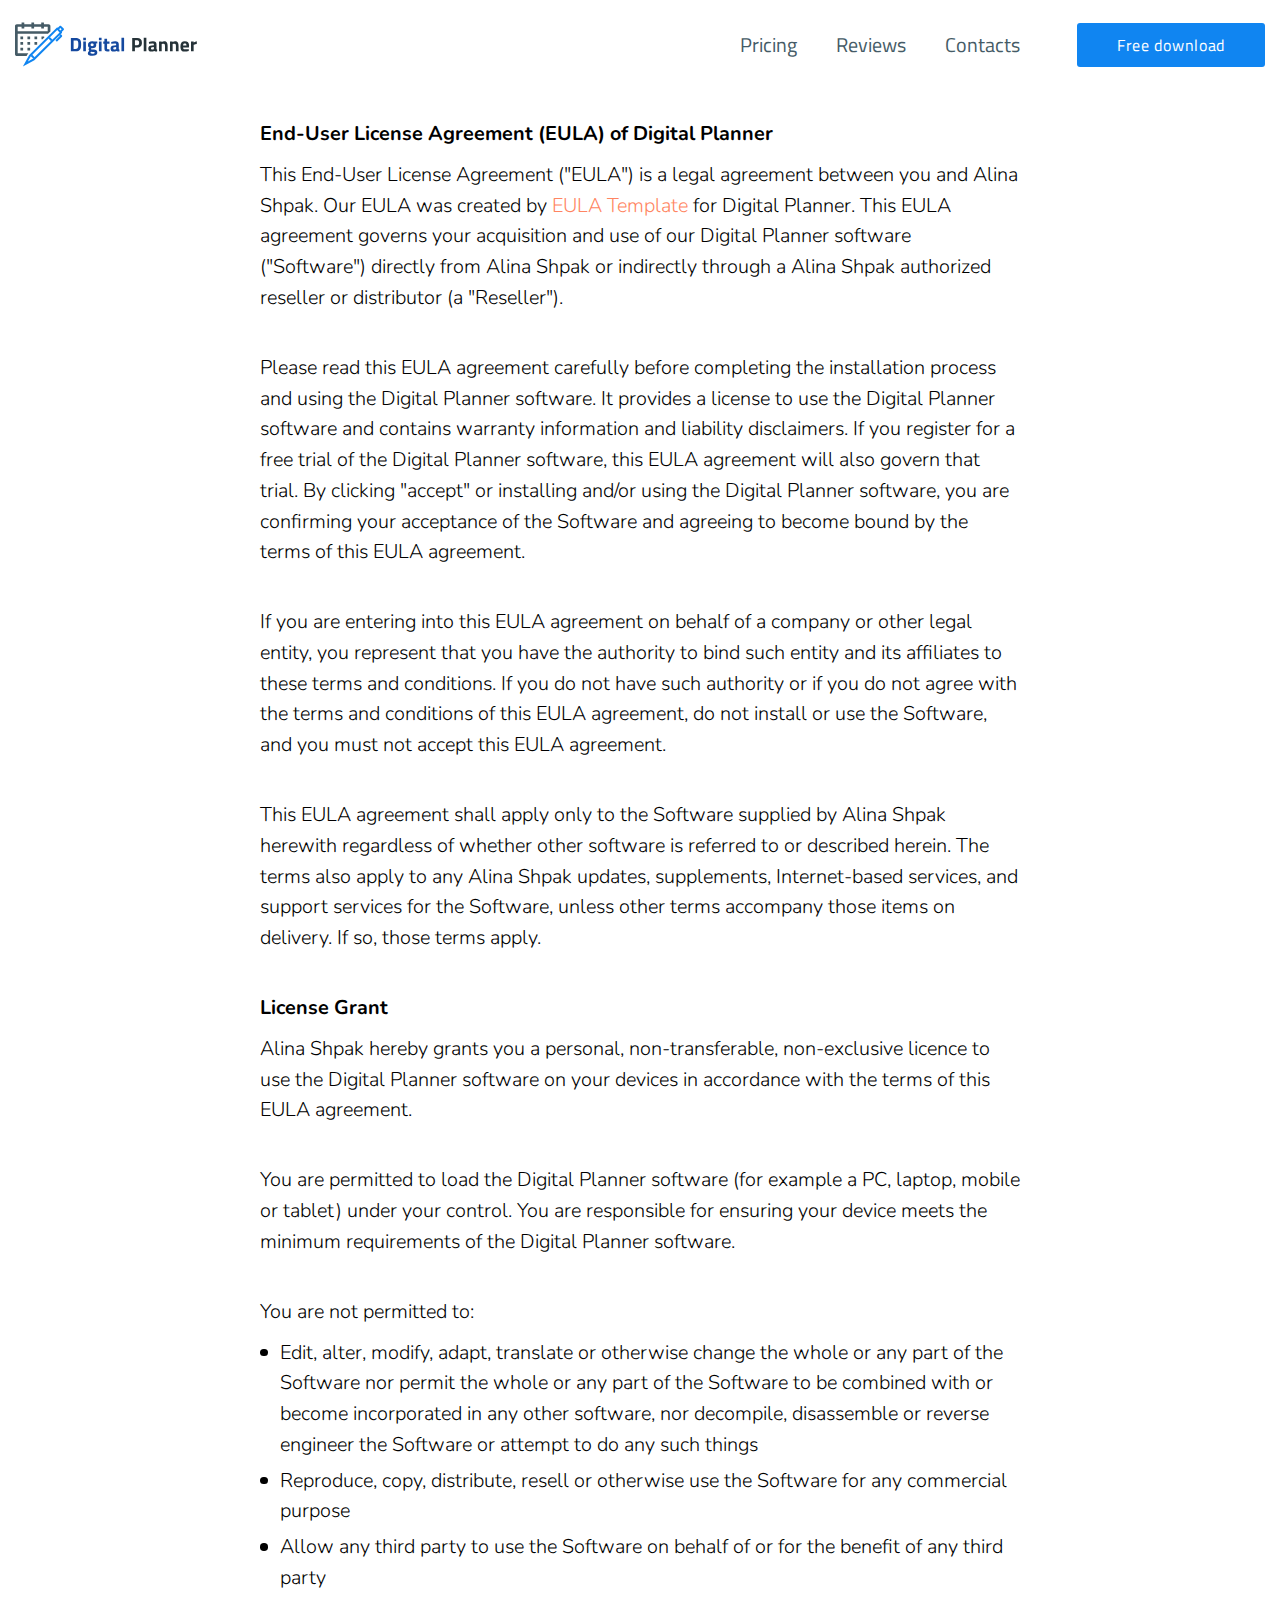
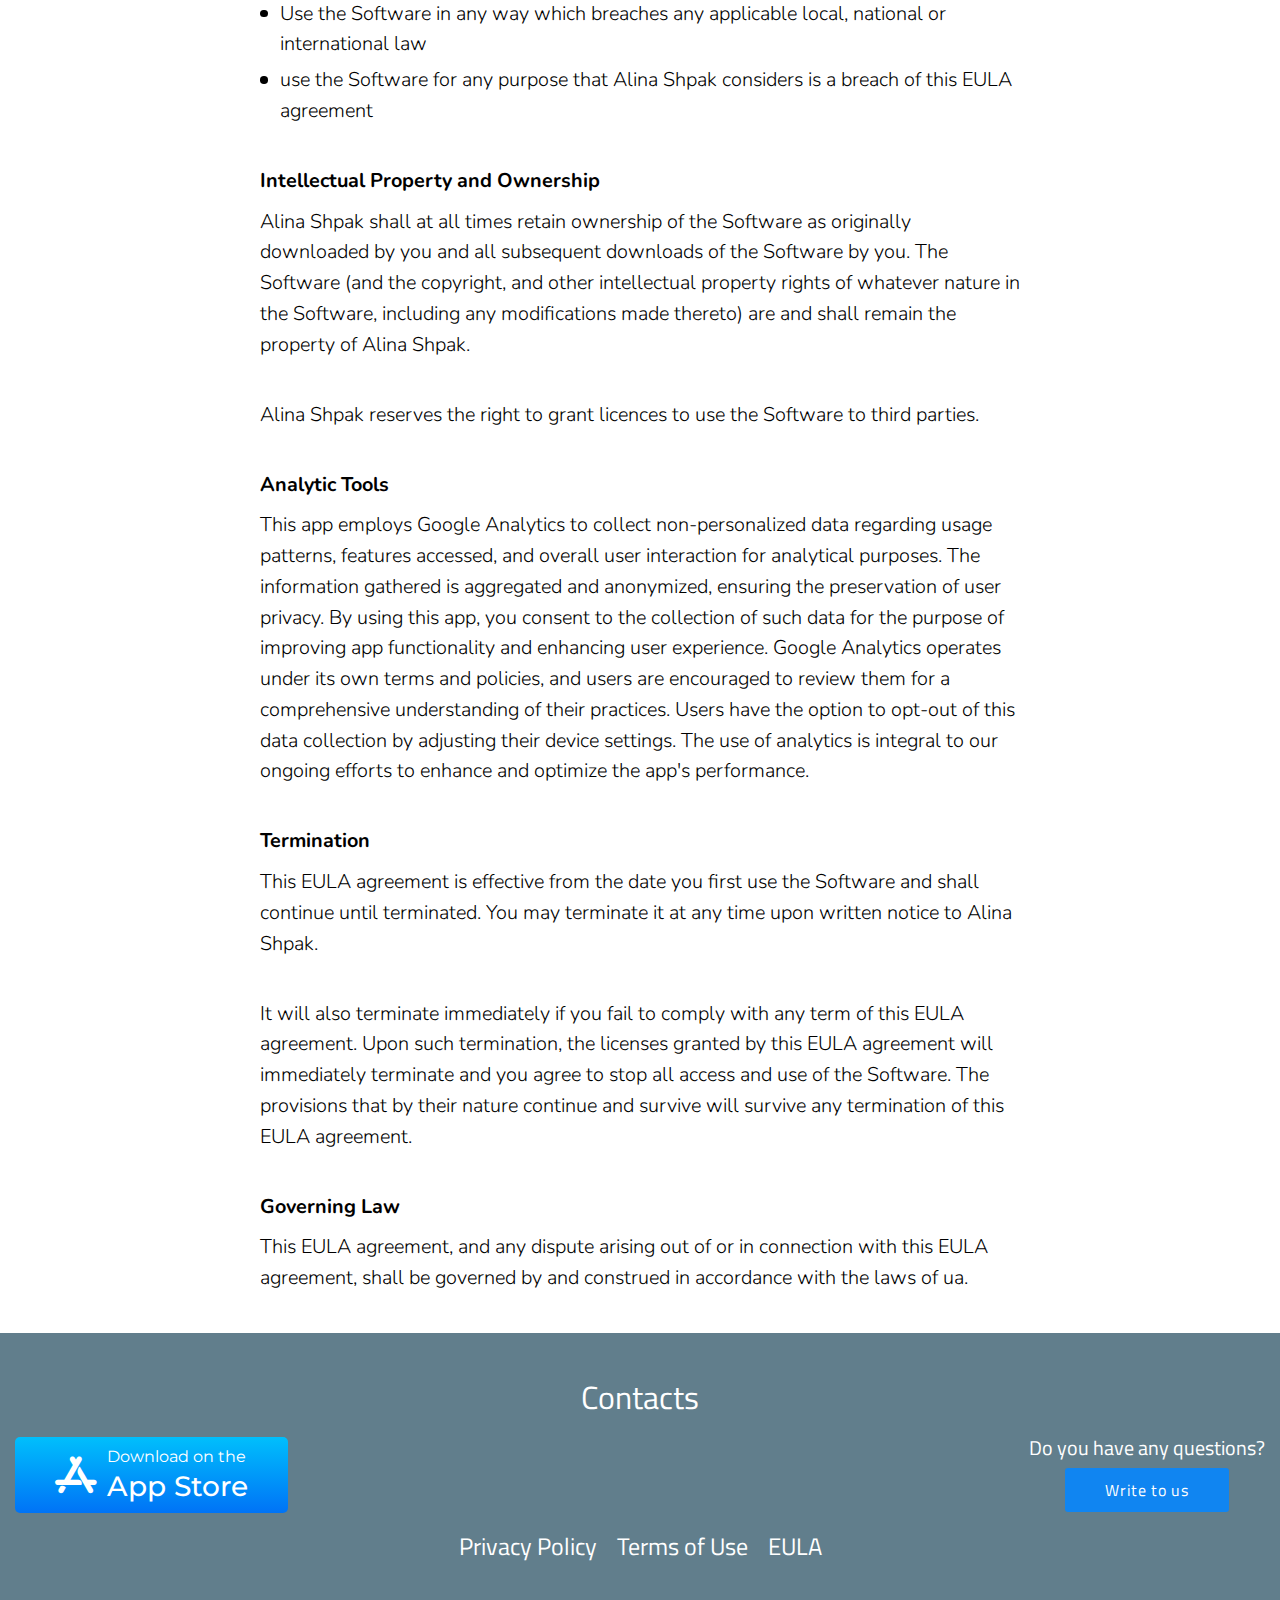
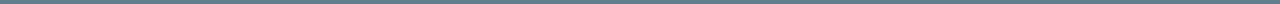
==== commit 5c6332b4: "Update eula.html" ====
--- a/eula.html
+++ b/eula.html
@@ -161,6 +161,14 @@
 						shall remain the property of Alina Shpak.
 					</p>
 					<p>Alina Shpak reserves the right to grant licences to use the Software to third parties.</p>
+				</div>
+			</section>
+			<section class="eula__termination termination-eula">
+				<div class="termination-eula__small-container">
+					<h2>Analytic Tools</h2>
+					<p>
+						This app employs Google Analytics to collect non-personalized data regarding usage patterns, features accessed, and overall user interaction for analytical purposes. The information gathered is aggregated and anonymized, ensuring the preservation of user privacy. By using this app, you consent to the collection of such data for the purpose of improving app functionality and enhancing user experience. Google Analytics operates under its own terms and policies, and users are encouraged to review them for a comprehensive understanding of their practices. Users have the option to opt-out of this data collection by adjusting their device settings. The use of analytics is integral to our ongoing efforts to enhance and optimize the app's performance.
+					</p>
 				</div>
 			</section>
 			<section class="eula__termination termination-eula">
@@ -278,4 +286,4 @@
 	<script src="js/app.min.js?_v=20230415140747"></script>
 </body>
 
-</html>+</html>
--- a/css/style.min.css
+++ b/css/style.min.css
@@ -1 +1 @@
-@charset "UTF-8";@import url(https://fonts.googleapis.com/css?family=Titillium+Web:regular,600,700,900&display=swap);@import url(https://fonts.googleapis.com/css?family=Montserrat:regular,500&display=swap);@import url(https://fonts.googleapis.com/css?family=Nunito:300,700&display=swap);@font-face{font-family:SFProDisplay;font-display:swap;src:url(../fonts/SFProDisplay-Bold.woff2) format("woff2"),url(../fonts/SFProDisplay-Bold.woff) format("woff");font-weight:700;font-style:normal}@font-face{font-family:SFProDisplay;font-display:swap;src:url(../fonts/SFProDisplay-Regular.woff2) format("woff2"),url(../fonts/SFProDisplay-Regular.woff) format("woff");font-weight:400;font-style:normal}@font-face{font-family:SFProDisplay;font-display:swap;src:url(../fonts/SFProDisplay-Medium.woff2) format("woff2"),url(../fonts/SFProDisplay-Medium.woff) format("woff");font-weight:500;font-style:normal}@font-face{font-family:icons;font-display:swap;src:url(../fonts/icons.woff2) format("woff2"),url(../fonts/icons.woff) format("woff");font-weight:400;font-style:normal}[class*=_icon-]:before{font-family:icons;font-style:normal;font-weight:400;font-variant:normal;text-transform:none;line-height:1;-webkit-font-smoothing:antialiased;-moz-osx-font-smoothing:grayscale}[class*=_icon-]:before{display:block}._icon-little-calendar:before{content:"\e914";color:#1085f1}._icon-app-store:before{content:"\e900";color:#fff}._icon-arrow:before{content:"\e901";color:#617e8c}._icon-cap:before{content:"\e904";color:#1085f1}._icon-darts:before{content:"\e905";color:#1085f1}._icon-little-app-store:before{content:"\e909";color:#1085f1}._icon-organize:before{content:"\e90a";color:#1085f1}._icon-star-grey:before{content:"\e910";color:#bfbfbf}._icon-star-yellow:before{content:"\e911";color:#ff9500}*{padding:0;margin:0;border:0}*,:after,:before{-webkit-box-sizing:border-box;box-sizing:border-box}body,html{height:100%;min-width:320px}body{color:#455b66;line-height:1;font-family:"Titillium Web";font-size:1.25rem;-ms-text-size-adjust:100%;-moz-text-size-adjust:100%;-webkit-text-size-adjust:100%;-webkit-font-smoothing:antialiased;-moz-osx-font-smoothing:grayscale}button,input,textarea{font-family:"Titillium Web";font-size:inherit}button{cursor:pointer;color:inherit;background-color:transparent}a{color:inherit;text-decoration:none}ul li{list-style:none}img{vertical-align:top}h1,h2,h3,h4,h5,h6{font-weight:inherit;font-size:inherit}body{background-color:#fff}.lock body{overflow:hidden;-ms-touch-action:none;touch-action:none;-ms-scroll-chaining:none;overscroll-behavior:none}.wrapper{min-height:100%;display:-webkit-box;display:-ms-flexbox;display:flex;-webkit-box-orient:vertical;-webkit-box-direction:normal;-ms-flex-direction:column;flex-direction:column;overflow:hidden}@supports (overflow:clip){.wrapper{overflow:clip}}.wrapper>main{-webkit-box-flex:1;-ms-flex:1 1 auto;flex:1 1 auto}.wrapper>*{min-width:0}[class*=__container]{max-width:83.125rem;margin:0 auto;padding:0 .9375rem}.button{display:-webkit-inline-box;display:-ms-inline-flexbox;display:inline-flex;padding:.625rem 2.5rem;font-size:1rem;line-height:1.5;text-align:center;letter-spacing:.0431009375rem;background-color:#1085f1;border-radius:.1875rem;outline:.0625rem solid transparent;color:#fff}.button--white{background-color:#fff;color:#1085f1}.button._fw{width:100%}.app-button{display:-webkit-inline-box;display:-ms-inline-flexbox;display:inline-flex;padding:.625rem 2.5rem;background:-webkit-gradient(linear,left top,left bottom,from(#00bffc),to(#0073f6));background:-o-linear-gradient(top,#00bffc 0,#0073f6 100%);background:linear-gradient(180deg,#00bffc 0,#0073f6 100%);border-radius:.3125rem}.app-button__wrapper{display:-webkit-box;display:-ms-flexbox;display:flex;-webkit-box-align:center;-ms-flex-align:center;align-items:center;gap:.625rem}.app-button__icon{font-size:2.625rem;color:#fff}.app-button__text{display:-webkit-box;display:-ms-flexbox;display:flex;-webkit-box-orient:vertical;-webkit-box-direction:normal;-ms-flex-direction:column;flex-direction:column;gap:.1875rem;font-family:Montserrat;color:#fff}.app-button__text :first-child{font-size:1rem;line-height:1.25}.app-button__text :last-child{font-weight:500;font-size:1.75rem;line-height:1.21}body::after{content:"";background-color:rgba(255,255,255,.5);position:fixed;width:100%;height:100%;top:0;left:0;opacity:0;-webkit-transition:opacity .8s ease 0s;-o-transition:opacity .8s ease 0s;transition:opacity .8s ease 0s;pointer-events:none;z-index:149}.popup-show body::after{opacity:1}.popup{position:fixed;top:0;left:0;bottom:0;right:0;padding:30px 10px;-webkit-transition:visibility .8s ease 0s;-o-transition:visibility .8s ease 0s;transition:visibility .8s ease 0s;visibility:hidden;pointer-events:none}.popup_show{z-index:150;visibility:visible;overflow:auto;pointer-events:auto}.popup_show .popup__content{visibility:visible;-webkit-transform:scale(1);-ms-transform:scale(1);transform:scale(1)}.popup__wrapper{display:-webkit-box;display:-ms-flexbox;display:flex;-webkit-box-orient:vertical;-webkit-box-direction:normal;-ms-flex-direction:column;flex-direction:column;-webkit-box-align:center;-ms-flex-align:center;align-items:center;min-height:100%;-webkit-box-flex:1;-ms-flex:1 1 auto;flex:1 1 auto;width:100%;display:flex;-webkit-box-pack:center;-ms-flex-pack:center;justify-content:center;align-items:center}.popup__content{visibility:hidden;-webkit-transform:scale(0);-ms-transform:scale(0);transform:scale(0);-webkit-transition:-webkit-transform .3s ease 0s;transition:-webkit-transform .3s ease 0s;-o-transition:transform .3s ease 0s;transition:transform .3s ease 0s;transition:transform .3s ease 0s,-webkit-transform .3s ease 0s;background-color:#eee;padding:20px;width:100%;max-width:900px;border-radius:20px}.lock .popup__content{visibility:visible}.popup--form .popup__content{max-width:45.9375rem;background-color:#fff;border:.0625rem solid #b0bfc6;-webkit-box-shadow:0 .25rem .625rem rgba(0,0,0,.15);box-shadow:0 .25rem .625rem rgba(0,0,0,.15);border-radius:.25rem}[class*=-ibg]{position:relative}[class*=-ibg] img{position:absolute;width:100%;height:100%;top:0;left:0;-o-object-fit:cover;object-fit:cover}[class*=-ibg_contain] img{-o-object-fit:contain;object-fit:contain}.title{font-weight:700;line-height:1.52;text-transform:uppercase;color:#253238}.title span{color:#1085f1}.checkbox{position:relative}.checkbox__input{position:absolute;width:0;height:0;opacity:0}.checkbox__input:checked+.checkbox__label::before{background:#1085f1 url(../img/icons/check.svg) center/70% no-repeat}.checkbox__label{cursor:pointer;display:-webkit-inline-box;display:-ms-inline-flexbox;display:inline-flex;gap:.5rem}.checkbox__label::before{content:"";-webkit-box-flex:0;-ms-flex:0 0 1.5rem;flex:0 0 1.5rem;width:1.5rem;height:1.5rem;border:.0625rem solid #1085f1;border-radius:.1875rem;background-color:transparent}.checkbox__text{-ms-flex-item-align:center;align-self:center;font-size:.875rem;line-height:1.5;color:#1085f1}.form-order{display:-webkit-box;display:-ms-flexbox;display:flex;-webkit-box-orient:vertical;-webkit-box-direction:normal;-ms-flex-direction:column;flex-direction:column;-webkit-box-align:center;-ms-flex-align:center;align-items:center}.form-order__line:not(:last-child){margin-bottom:1.25rem}.form-order__label{display:inline-block;font-size:1.125rem;line-height:1.5;color:#455b66;padding:.1875rem .1875rem;position:relative;z-index:2;will-change:transform;-webkit-transition:-webkit-transform .3s ease 0s;transition:-webkit-transform .3s ease 0s;-o-transition:transform .3s ease 0s;transition:transform .3s ease 0s;transition:transform .3s ease 0s,-webkit-transform .3s ease 0s;top:0;left:0;-webkit-transform:translate(.75rem,1rem) scale(1);-ms-transform:translate(.75rem,1rem) scale(1);transform:translate(.75rem,1rem) scale(1)}.form-order__label span{color:#f04438}.form-order__label::before{content:"";position:absolute;top:0;left:0;width:100%;height:100%;background-color:#fff;z-index:-1}._form-focus .form-order__label{-webkit-transform:translate(.875rem,1rem) scale(.9);-ms-transform:translate(.875rem,1rem) scale(.9);transform:translate(.875rem,1rem) scale(.9)}.form-order__input{padding:.75rem 1.0625rem;background:#fff;border:.0625rem solid #90a4af;-webkit-transition:border .3s ease 0s;-o-transition:border .3s ease 0s;transition:border .3s ease 0s;border-radius:.25rem;outline:.0625rem solid transparent;width:100%;font-size:1.125rem;line-height:1.5;color:#443e3e}.form-order__input::-webkit-input-placeholder{font-size:1.125rem;line-height:1.5;color:#443e3e}.form-order__input::-moz-placeholder{font-size:1.125rem;line-height:1.5;color:#443e3e}.form-order__input:-ms-input-placeholder{font-size:1.125rem;line-height:1.5;color:#443e3e}.form-order__input::-ms-input-placeholder{font-size:1.125rem;line-height:1.5;color:#443e3e}.form-order__input::placeholder{font-size:1.125rem;line-height:1.5;color:#443e3e}._form-focus .form-order__input{border:.0625rem solid #1085f1}.form-order__block{display:-webkit-box;display:-ms-flexbox;display:flex;-webkit-box-orient:vertical;-webkit-box-direction:normal;-ms-flex-direction:column;flex-direction:column;-webkit-box-align:center;-ms-flex-align:center;align-items:center}.form-order__block:not(:last-child){margin-bottom:1.25rem}.form-order__text{font-size:.875rem;line-height:1.5;color:#617e8c}.form-order__text:not(:last-child){margin-bottom:.71875rem}.form-order__input--large{resize:none;min-height:6.8125rem}.form-order__input--large:not(:last-child){margin-bottom:1.25rem}.form-order__checkbox{-ms-flex-item-align:start;align-self:flex-start}.form-order__checkbox:not(:last-child){margin-bottom:.71875rem}.form-order__submit{padding-top:.53125rem}.hbspt-form{display:none}.header{padding:1.25rem 0;position:fixed;top:0;left:0;width:100%;z-index:50;background-color:#fff}.header__container{display:-webkit-box;display:-ms-flexbox;display:flex;-webkit-box-align:center;-ms-flex-align:center;align-items:center;-webkit-box-pack:justify;-ms-flex-pack:justify;justify-content:space-between;gap:2.5rem}.header__logo{max-width:11.5625rem;min-height:3.125rem;position:relative;z-index:2}.header__logo img{max-width:100%}.header__menu{display:-webkit-box;display:-ms-flexbox;display:flex;-webkit-box-align:center;-ms-flex-align:center;align-items:center;row-gap:1.25rem}.menu__actions{display:-webkit-box;display:-ms-flexbox;display:flex;-webkit-box-align:center;-ms-flex-align:center;align-items:center;gap:.9375rem}.menu__list{display:-webkit-box;display:-ms-flexbox;display:flex;-webkit-box-align:center;-ms-flex-align:center;align-items:center;-ms-flex-wrap:wrap;flex-wrap:wrap;row-gap:.625rem;-webkit-transition:row-gap .3s ease 0s;-o-transition:row-gap .3s ease 0s;transition:row-gap .3s ease 0s}.menu__item a{line-height:1.5;-webkit-transition:color .3s ease 0s,font-weight .3s ease 0s;-o-transition:color .3s ease 0s,font-weight .3s ease 0s;transition:color .3s ease 0s,font-weight .3s ease 0s;display:inline-block;position:relative}.menu__item a::after{content:"";position:absolute;width:0;height:.1875rem;border-radius:.0625rem;background-color:#1085f1;bottom:-.5rem;left:0;-webkit-transition:width .3s ease 0s;-o-transition:width .3s ease 0s;transition:width .3s ease 0s}.menu__item a:focus,.menu__item a:hover{color:#1085f1}.menu__item a:focus:after,.menu__item a:hover:after{width:100%}.menu__button{position:relative;z-index:5}.icon-menu{display:none}.footer{background-color:#617e8c;color:#fff}.footer__title{text-align:center;font-size:2rem;line-height:1.53}.footer__title:not(:last-child){margin-bottom:.9375rem}.footer__column{display:-webkit-box;display:-ms-flexbox;display:flex;-webkit-box-align:center;-ms-flex-align:center;align-items:center;-ms-flex-wrap:wrap;flex-wrap:wrap;-webkit-box-pack:justify;-ms-flex-pack:justify;justify-content:space-between;gap:1.875rem}.footer__column:not(:last-child){margin-bottom:.9375rem}.footer__quesstions{display:-webkit-box;display:-ms-flexbox;display:flex;-webkit-box-orient:vertical;-webkit-box-direction:normal;-ms-flex-direction:column;flex-direction:column;-webkit-box-align:center;-ms-flex-align:center;align-items:center;gap:.625rem}.footer__button{-webkit-box-align:center;-ms-flex-align:center;align-items:center;-webkit-box-pack:center;-ms-flex-pack:center;justify-content:center}.footer__down:not(:last-child){margin-bottom:.9375rem}.footer__list{display:-webkit-box;display:-ms-flexbox;display:flex;-webkit-box-align:center;-ms-flex-align:center;align-items:center;-webkit-box-pack:center;-ms-flex-pack:center;justify-content:center;gap:1.25rem;-ms-flex-wrap:wrap;flex-wrap:wrap}.footer__list li a{font-size:1.5rem;line-height:1.5;-webkit-transition:color .3s ease 0s;-o-transition:color .3s ease 0s;transition:color .3s ease 0s;display:inline-block;position:relative}.footer__list li a::after{content:"";position:absolute;width:0;height:.1875rem;border-radius:.0625rem;background-color:#fff;bottom:-.5rem;left:0;-webkit-transition:width .3s ease 0s;-o-transition:width .3s ease 0s;transition:width .3s ease 0s}.footer__list li a:focus:after,.footer__list li a:hover:after{width:100%}.hero__container{display:-webkit-box;display:-ms-flexbox;display:flex;-webkit-box-align:center;-ms-flex-align:center;align-items:center;-webkit-box-orient:vertical;-webkit-box-direction:normal;-ms-flex-direction:column;flex-direction:column;position:relative;z-index:4}.hero__container::before{content:"";position:absolute;width:35.1875rem;height:34.875rem;border-radius:50%;background:#f8981d;opacity:.1;-webkit-filter:blur(165px);filter:blur(165px);top:27.708096%;left:-19.461538%;z-index:1;pointer-events:none}.hero__container::after{content:"";position:absolute;width:37.875rem;height:37.5625rem;background-color:#1085f1;opacity:.3;-webkit-filter:blur(220px);filter:blur(220px);pointer-events:none;z-index:1;right:1.615385%;top:21.664766%}.hero__header{display:-webkit-box;display:-ms-flexbox;display:flex;-webkit-box-align:center;-ms-flex-align:center;align-items:center;-webkit-box-pack:justify;-ms-flex-pack:justify;justify-content:space-between}.hero__about{-webkit-box-flex:0;-ms-flex:0 1 42.307692%;flex:0 1 42.307692%}.hero__title{font-weight:700;line-height:1.51;color:#253238}.hero__title span{color:#1085f1}.hero__text{font-family:Montserrat;line-height:1.21}.hero__app{position:relative}.hero__app::before{position:absolute;z-index:2;right:-35%;bottom:-50%}.hero__image{-webkit-box-flex:0;-ms-flex:0 1 52.692308%;flex:0 1 52.692308%;position:relative;padding-bottom:46.307692%;z-index:2;-webkit-transition:padding-bottom .3s ease 0s;-o-transition:padding-bottom .3s ease 0s;transition:padding-bottom .3s ease 0s}.hero__image img{position:absolute;width:100%;height:100%;top:0;left:0;-o-object-fit:contain;object-fit:contain}.hero__label{background-color:#fff;-webkit-box-shadow:0 .125rem .625rem rgba(37,50,56,.2);box-shadow:0 .125rem .625rem rgba(37,50,56,.2);border-radius:.625rem;text-align:center;position:relative;z-index:2;font-weight:700;line-height:1.54;color:#1085f1}.organize__wrapper{background-color:#f1f5f8;border-radius:.625rem;display:-webkit-box;display:-ms-flexbox;display:flex;-webkit-box-align:center;-ms-flex-align:center;align-items:center;gap:.3125rem}.organize__image{-webkit-box-flex:1;-ms-flex:1 1 52.307692%;flex:1 1 52.307692%;-webkit-transform:translate(-4.14%,-11.1538461538%);-ms-transform:translate(-4.14%,-11.1538461538%);transform:translate(-4.14%,-11.1538461538%);-webkit-transition:-webkit-transform .3s ease 0s;transition:-webkit-transform .3s ease 0s;-o-transition:transform .3s ease 0s;transition:transform .3s ease 0s;transition:transform .3s ease 0s,-webkit-transform .3s ease 0s}.organize__image img{max-width:100%}.organize__block{-webkit-box-flex:1;-ms-flex:1 1 50%;flex:1 1 50%}.organize__title{font-weight:700;line-height:1.53;text-transform:uppercase;color:#253238;position:relative;color:#253238}.organize__title span{color:#1085f1}.organize__title:not(:last-child){margin-bottom:1.25rem}.organize__list li{color:#253238;font-size:1.5rem;padding-left:2.9375rem;line-height:1.54;position:relative}.organize__list li::before{content:"";position:absolute;background-color:#455b66;width:.4375rem;height:.4375rem}.organize__list li:not(:last-child){margin-bottom:.3125rem}.productivity__container{display:-webkit-box;display:-ms-flexbox;display:flex;-webkit-box-orient:vertical;-webkit-box-direction:normal;-ms-flex-direction:column;flex-direction:column;-webkit-box-pack:center;-ms-flex-pack:center;justify-content:center;-webkit-box-align:center;-ms-flex-align:center;align-items:center;position:relative;z-index:2}.productivity__container::before{content:"";position:absolute;pointer-events:none;width:33.9375rem;height:33.9375rem;background-color:#1085f1;opacity:.1;-webkit-filter:blur(50px);filter:blur(50px);-webkit-transform:matrix(-1,0,0,1,0,0);-ms-transform:matrix(-1,0,0,1,0,0);transform:matrix(-1,0,0,1,0,0);left:50%;-webkit-transform:translate(-50%,0);-ms-transform:translate(-50%,0);transform:translate(-50%,0);bottom:-14%;z-index:1;-webkit-transition:bottom .3s ease 0s;-o-transition:bottom .3s ease 0s;transition:bottom .3s ease 0s}.productivity__title{text-align:center}.productivity__title:not(:last-child){margin-bottom:1.25rem}.productivity__header:not(:last-child){margin-bottom:1.25rem}.productivity__link{padding:1.25rem 1.3125rem 1.25rem 1.3125rem;max-width:23.875rem;display:block;border-radius:.625rem;display:-webkit-inline-box;display:-ms-inline-flexbox;display:inline-flex;-webkit-box-orient:vertical;-webkit-box-direction:normal;-ms-flex-direction:column;flex-direction:column;gap:1.25rem}.productivity__link--center{-webkit-box-align:center;-ms-flex-align:center;align-items:center}.productivity__link--left{padding-left:0;-webkit-box-align:start;-ms-flex-align:start;align-items:flex-start}.productivity__link--right{padding-right:0;-webkit-box-align:end;-ms-flex-align:end;align-items:flex-end}.productivity__image{width:3rem;height:3rem}.productivity__image img{max-width:100%}.productivity__text{line-height:1.5}.productivity__text:not(:last-child){margin-bottom:1.25rem}.productivity__text--center{text-align:center}.productivity__text--right{text-align:right}.productivity__text--left{text-align:center}.productivity__wrapper{display:grid;grid-template-columns:repeat(3,1fr);-webkit-box-align:center;-ms-flex-align:center;align-items:center}.productivity__column{display:-webkit-box;display:-ms-flexbox;display:flex;-webkit-box-orient:vertical;-webkit-box-direction:normal;-ms-flex-direction:column;flex-direction:column}.productivity__previus{position:relative;background-color:transparent;padding-bottom:128.352273%;cursor:pointer;z-index:3}.productivity__previus img{position:absolute;width:100%;height:100%;top:0;left:0;-o-object-fit:contain;object-fit:contain}.study__container{display:-webkit-box;display:-ms-flexbox;display:flex;-webkit-box-align:center;-ms-flex-align:center;align-items:center;-webkit-box-pack:justify;-ms-flex-pack:justify;justify-content:space-between;row-gap:1.875rem}.study__image{-webkit-box-flex:0;-ms-flex:0 1 46.153846%;flex:0 1 46.153846%;padding-bottom:56.692308%;position:relative;border-radius:.625rem;overflow:hidden;-webkit-transition:padding-bottom .3s ease 0s;-o-transition:padding-bottom .3s ease 0s;transition:padding-bottom .3s ease 0s}.study__image img{position:absolute;width:100%;height:100%;top:0;left:0;-o-object-fit:cover;object-fit:cover}.study__block{-webkit-box-flex:0;-ms-flex:0 1 47.307692%;flex:0 1 47.307692%}.study__block ul{display:grid;grid-template-columns:repeat(2,1fr)}.study__block ul li{display:grid;grid-template-rows:2.5rem 1fr;gap:.625rem;line-height:1.54}.study__block ul li span{width:2.5rem;height:2.5rem;border-radius:.125rem;display:inline-block;overflow:hidden}.study__block ul li span img{max-width:100%}.study__title:not(:last-child){margin-bottom:1.25rem}.school__container{position:relative}.school__container::before{content:"";position:absolute;bottom:-8.9%;right:-2%;width:33.9375rem;height:33.9375rem;border-radius:50%;background:#1085f1;opacity:.1;-webkit-filter:blur(50px);filter:blur(50px);-webkit-transform:matrix(-1,0,0,1,0,0);-ms-transform:matrix(-1,0,0,1,0,0);transform:matrix(-1,0,0,1,0,0);pointer-events:none;z-index:1}.school__title{max-width:36.25rem;padding-left:8.875rem}.school__title:not(:last-child){margin-bottom:1.25rem}.school__wrapper{display:grid;grid-template-columns:repeat(3,1fr);gap:1.875rem;position:relative;z-index:2}.school__article{padding:1.875rem 1.25rem;background-color:#fff;border:1px solid #d0d9de;-webkit-box-shadow:0 4px 25px rgba(37,50,56,.1);box-shadow:0 4px 25px rgba(37,50,56,.1);border-radius:5px;display:-webkit-box;display:-ms-flexbox;display:flex;-webkit-box-align:center;-ms-flex-align:center;align-items:center;gap:1.6875rem}.school__icon{font-size:2.5rem}.school__text{font-weight:600;line-height:1.5}.school__image{position:absolute;-webkit-transition:-webkit-transform .3s ease 0s padding-bottom .3s ease 0s;transition:-webkit-transform .3s ease 0s padding-bottom .3s ease 0s;-o-transition:transform .3s ease 0s padding-bottom .3s ease 0s;transition:transform .3s ease 0s padding-bottom .3s ease 0s;transition:transform .3s ease 0s padding-bottom .3s ease 0s,-webkit-transform .3s ease 0s padding-bottom .3s ease 0s;z-index:1}.school__image img{max-width:100%}.teachers__container{display:-webkit-box;display:-ms-flexbox;display:flex;-webkit-box-align:center;-ms-flex-align:center;align-items:center;-webkit-box-pack:justify;-ms-flex-pack:justify;justify-content:space-between;position:relative}.teachers__container::before{content:"";position:absolute;background-color:#1085f1;opacity:.05;-webkit-filter:blur(165px);filter:blur(165px);-webkit-transform:matrix(-1,0,0,1,0,0);-ms-transform:matrix(-1,0,0,1,0,0);transform:matrix(-1,0,0,1,0,0);top:10.672359%;left:-4.076923%;width:35.17875rem;height:34.8725rem;border-radius:50%;z-index:2;pointer-events:none}.teachers__container::after{content:"";position:absolute;background-color:#f8981d;opacity:.25;-webkit-filter:blur(220px);filter:blur(220px);-webkit-transform:matrix(-1,0,0,1,0,0);-ms-transform:matrix(-1,0,0,1,0,0);transform:matrix(-1,0,0,1,0,0);top:33.404482%;left:41.307692%;border-radius:50%;z-index:1;pointer-events:none}.teachers__image{-webkit-box-flex:39.615385%;-ms-flex:39.615385%;flex:39.615385%;position:relative;padding-bottom:52.692308%;overflow:hidden;-webkit-filter:drop-shadow(10px 10px 20px rgba(0, 0, 0, .25));filter:drop-shadow(10px 10px 20px rgba(0, 0, 0, .25));border-radius:.625rem;-webkit-transform:rotate(13.56deg);-ms-transform:rotate(13.56deg);transform:rotate(13.56deg);z-index:2;-webkit-transition:padding-bottom .3s ease 0s,-webkit-transform .3s ease 0s;transition:padding-bottom .3s ease 0s,-webkit-transform .3s ease 0s;-o-transition:padding-bottom .3s ease 0s,transform .3s ease 0s;transition:padding-bottom .3s ease 0s,transform .3s ease 0s;transition:padding-bottom .3s ease 0s,transform .3s ease 0s,-webkit-transform .3s ease 0s}.teachers__image img{position:absolute;width:100%;height:100%;top:0;left:0;-o-object-fit:contain;object-fit:contain}.teachers__block{-webkit-box-flex:0;-ms-flex:0 1 46.846154%;flex:0 1 46.846154%}.teachers__block ul{display:grid;grid-template-columns:repeat(2,1fr)}.teachers__block ul li{display:grid;grid-template-rows:2.5rem 1fr;gap:.625rem;line-height:1.54}.teachers__block ul li span{width:2.5rem;height:2.5rem;border-radius:.125rem;display:inline-block;overflow:hidden}.teachers__block ul li span img{max-width:100%}.teachers__title{max-width:20.625rem}.business__wrapper{background-color:#e7f5ff;border-radius:.625rem;display:-webkit-box;display:-ms-flexbox;display:flex;-webkit-box-align:center;-ms-flex-align:center;align-items:center;position:relative}.business__block{-webkit-box-flex:0;-ms-flex:0 1 50.769231%;flex:0 1 50.769231%;position:relative;z-index:2}.business__title{font-weight:700;line-height:1.53;text-transform:uppercase;color:#253238;position:relative;max-width:18.75rem;color:#253238}.business__title span{color:#1085f1}.business__title:not(:last-child){margin-bottom:1.25rem}.business__list li{color:#253238;font-size:1.5rem;padding-left:2.9375rem;line-height:1.54;position:relative}.business__list li::before{content:"";position:absolute;background-color:#455b66;width:.4375rem;height:.4375rem;margin-right:1.6875rem}.business__list li:not(:last-child){margin-bottom:.3125rem}.business__image{max-width:40rem;position:absolute;right:0;top:0;-webkit-transition:-webkit-transform .3s ease 0s;transition:-webkit-transform .3s ease 0s;-o-transition:transform .3s ease 0s;transition:transform .3s ease 0s;transition:transform .3s ease 0s,-webkit-transform .3s ease 0s}.business__image img{max-width:100%}.pricing__title{text-align:center}.pricing__wrapper{display:grid;grid-template-columns:repeat(3,1fr);gap:1.25rem}.acticle-pricing{padding:1.25rem;display:-webkit-box;display:-ms-flexbox;display:flex;-webkit-box-align:center;-ms-flex-align:center;align-items:center;-webkit-box-orient:vertical;-webkit-box-direction:normal;-ms-flex-direction:column;flex-direction:column;gap:1.25rem;background:#fff;border:.0625rem solid #d0d9de;border-radius:1.1875rem}.acticle-pricing--blue-bg{background-color:#1085f1;border:.0625rem solid #1085f1}.acticle-pricing__title{font-weight:600;line-height:1.52;-webkit-box-align:center;-ms-flex-align:center;align-items:center;color:#253238}.acticle-pricing__title--white{color:#d0d9de}.acticle-pricing__price{font-weight:900;line-height:1.52;color:#1085f1}.acticle-pricing__price--white{color:#fff}.acticle-pricing__list{-webkit-box-flex:1;-ms-flex:1 1 100%;flex:1 1 100%}.acticle-pricing__list li{color:#253238;letter-spacing:.062530625rem;padding-left:2.9375rem;line-height:1.54;position:relative}.acticle-pricing__list li::before{content:"";position:absolute;background-color:#455b66;width:.375rem;height:.375rem;margin-right:1.6875rem}.acticle-pricing__list li:not(:last-child){margin-bottom:.3125rem}.acticle-pricing__list--white li{color:#fff}.acticle-pricing__list--white li::before{background-color:#fff}.testinations__title{font-weight:700;line-height:1.52;color:#253238;text-align:center}.testinations__title:not(:last-child){margin-bottom:1.25rem}.rating{display:-webkit-box;display:-ms-flexbox;display:flex;-webkit-box-align:center;-ms-flex-align:center;align-items:center;gap:1.5rem;font-family:"SF Pro Display";-ms-flex-wrap:wrap;flex-wrap:wrap}.rating__wrapper{display:-webkit-box;display:-ms-flexbox;display:flex;-webkit-box-align:center;-ms-flex-align:center;align-items:center}.rating__number{display:-webkit-box;display:-ms-flexbox;display:flex;-webkit-box-align:end;-ms-flex-align:end;align-items:flex-end;gap:.9375rem}.rating__number :first-child{font-weight:700;line-height:1.16;color:#443e3e;-ms-flex-item-align:end;align-self:end}.rating__number :last-child{font-weight:500;font-size:1.125rem;line-height:1.16;-ms-flex-item-align:end;align-self:end;color:#999;padding-bottom:.8125rem}.rating__total{font-weight:500;font-size:1.125rem;line-height:1.16;-ms-flex-item-align:end;align-self:end;color:#999;padding-bottom:.8125rem}.rating__star{display:-webkit-box;display:-ms-flexbox;display:flex;-webkit-box-orient:vertical;-webkit-box-direction:normal;-ms-flex-direction:column;flex-direction:column;gap:.0675rem}.rating__star li{display:-webkit-box;display:-ms-flexbox;display:flex;-webkit-box-align:center;-ms-flex-align:center;align-items:center;gap:.875rem;-webkit-box-pack:end;-ms-flex-pack:end;justify-content:flex-end}.rating__star li:nth-child(1) span{width:20.875rem;background-color:#efeff4;height:.1875rem;display:inline-block;position:relative;-webkit-transition:width .3s ease 0s;-o-transition:width .3s ease 0s;transition:width .3s ease 0s}.rating__star li:nth-child(1) span::after{content:"";position:absolute;left:0;top:0;background-color:#636366;width:17.5rem;z-index:2;height:.1875rem}.rating__star li:nth-child(2) span{width:20.875rem;background-color:#efeff4;height:.1875rem;display:inline-block;position:relative;-webkit-transition:width .3s ease 0s;-o-transition:width .3s ease 0s;transition:width .3s ease 0s}.rating__star li:nth-child(2) span::after{content:"";position:absolute;left:0;top:0;background-color:#636366;width:1.9375rem;z-index:2;height:.1875rem}.rating__star li:nth-child(3) span{width:20.875rem;background-color:#efeff4;height:.1875rem;display:inline-block;position:relative;-webkit-transition:width .3s ease 0s;-o-transition:width .3s ease 0s;transition:width .3s ease 0s}.rating__star li:nth-child(3) span::after{content:"";position:absolute;left:0;top:0;background-color:#636366;width:.5625rem;z-index:2;height:.1875rem}.rating__star li:nth-child(4) span{width:20.875rem;background-color:#efeff4;height:.1875rem;display:inline-block;position:relative;-webkit-transition:width .3s ease 0s;-o-transition:width .3s ease 0s;transition:width .3s ease 0s}.rating__star li:nth-child(4) span::after{content:"";position:absolute;left:0;top:0;background-color:#636366;width:.1875rem;z-index:2;height:.1875rem}.rating__star li:nth-child(5) span{width:20.875rem;background-color:#efeff4;height:.1875rem;display:inline-block;position:relative;-webkit-transition:width .3s ease 0s;-o-transition:width .3s ease 0s;transition:width .3s ease 0s}.rating__star li:nth-child(5) span::after{content:"";position:absolute;left:0;top:0;background-color:#636366;width:.9375rem;z-index:2;height:.1875rem}.rating__star li ul{display:-webkit-box;display:-ms-flexbox;display:flex;-webkit-box-align:center;-ms-flex-align:center;align-items:center;gap:.0675rem;-webkit-box-pack:end;-ms-flex-pack:end;justify-content:end}.rating__star li ul li::before{font-size:.676875rem}.testinations__wrapper{display:grid;grid-template-columns:repeat(3,1fr);gap:1.25rem}.testinations__item{padding:1.25rem;background-color:#f8f8f8;border-radius:.625rem;display:-webkit-box;display:-ms-flexbox;display:flex;-webkit-box-orient:vertical;-webkit-box-direction:normal;-ms-flex-direction:column;flex-direction:column;font-family:"SF Pro Display";font-weight:500;font-size:1rem;line-height:1.18;color:#999}.testinations__item h3:not(:last-child){margin-bottom:1.25rem}.item-testinations__list{display:-webkit-box;display:-ms-flexbox;display:flex;-webkit-box-align:center;-ms-flex-align:center;align-items:center;gap:.198125rem}.item-testinations__list li{font-size:1.979375rem}.item-testinations__list:not(:last-child){margin-bottom:.823125rem}.item-testinations__text-block{display:-webkit-box;display:-ms-flexbox;display:flex;-webkit-box-flex:1;-ms-flex:1 1 100%;flex:1 1 100%}.item-testinations__text-block div{-webkit-box-flex:1;-ms-flex:1 1 auto;flex:1 1 auto}.item-testinations__text-block h4{color:#443e3e}.item-testinations__text-block h4:not(:last-child){margin-bottom:.3125rem}.item-testinations__text-block p:not(:last-child){margin-bottom:.3125rem}.item-testinations__text-block button{font-size:1.125rem;line-height:1.2;color:#1085f1;z-index:2;-ms-flex-item-align:end;align-self:end;padding:0 .3125rem;position:relative}.item-testinations__text-block button::after{content:"";position:absolute;top:0;left:0;width:100%;height:100%;background-color:rgba(248,248,248,.1);z-index:-1}[class*=__small-container]{max-width:49.375rem;margin:0 auto;padding-left:.9375rem;padding-right:.9375rem}.privat{font-family:Nunito,sans-serif;font-size:1.25rem;font-weight:300;line-height:1.55;color:#000;padding-top:7.5rem}.main-privat__small-container h1{font-weight:700}.main-privat__small-container h1:not(:last-child){margin-bottom:.625rem}.main-privat__small-container p:not(:last-child){margin-bottom:.625rem}.information-privat__small-container h2{font-weight:700}.information-privat__small-container h2:not(:last-child){margin-bottom:.625rem}.information-privat__small-container p:not(:last-child){margin-bottom:.625rem}.links-privat__small-container h3:not(:last-child){margin-bottom:.625rem}.links-privat__list:not(:last-child){margin-bottom:.625rem}.links-privat__list li{padding-left:1.25rem;position:relative}.links-privat__list li a{color:#ff8562}.links-privat__list li::before{content:"";position:absolute;width:.46875rem;height:.46875rem;border-radius:50%;background-color:#000;left:0;margin-right:1.25rem}.links-privat__list li:not(:last-child){margin-bottom:.3125rem}.data-privat__small-container h2{font-weight:700}.data-privat__small-container h2:not(:last-child){margin-bottom:.625rem}.data-privat__small-container p:not(:last-child){margin-bottom:.625rem}.cookies-privat__small-container h2{font-weight:700}.cookies-privat__small-container h2:not(:last-child){margin-bottom:.625rem}.cookies-privat__small-container p:not(:last-child){margin-bottom:.625rem}.service-privat__small-container h2{font-weight:700}.service-privat__small-container h2:not(:last-child){margin-bottom:.625rem}.service-privat__small-container h3:not(:last-child){margin-bottom:.625rem}.service-privat__small-container ul:not(:last-child){margin-bottom:.625rem}.service-privat__small-container ul li{padding-left:1.25rem;position:relative}.service-privat__small-container ul li::before{content:"";position:absolute;width:.46875rem;height:.46875rem;border-radius:50%;background-color:#000;left:0;margin-right:1.25rem}.service-privat__small-container ul li:not(:last-child){margin-bottom:.3125rem}.service-privat__small-container p:not(:last-child){margin-bottom:.625rem}.security-privat__small-container h2{font-weight:700}.security-privat__small-container h2:not(:last-child){margin-bottom:.625rem}.security-privat__small-container p:not(:last-child){margin-bottom:.625rem}.other-privat__small-container h2{font-weight:700}.other-privat__small-container h2:not(:last-child){margin-bottom:.625rem}.other-privat__small-container p:not(:last-child){margin-bottom:.625rem}.children-privat__small-container h2{font-weight:700}.children-privat__small-container h2:not(:last-child){margin-bottom:.625rem}.children-privat__small-container p:not(:last-child){margin-bottom:.625rem}.changes-privat__small-container h2{font-weight:700}.changes-privat__small-container h2:not(:last-child){margin-bottom:.625rem}.changes-privat__small-container p:not(:last-child){margin-bottom:.625rem}.contact-privat__small-container h2{font-weight:700}.contact-privat__small-container h2:not(:last-child){margin-bottom:.625rem}.contact-privat__small-container p:not(:last-child){margin-bottom:.625rem}.contact-privat__small-container p a{color:#ff8562}.terms{font-family:Nunito,sans-serif;font-size:1.25rem;font-weight:300;line-height:1.55;color:#000;padding-top:7.5rem}.main-terms__small-container h1{font-weight:700}.main-terms__small-container h1:not(:last-child){margin-bottom:.625rem}.links-terms__small-container h3{font-weight:700}.links-terms__small-container h3:not(:last-child){margin-bottom:.625rem}.links-terms__list:not(:last-child){margin-bottom:.625rem}.links-terms__list li{padding-left:1.25rem;position:relative}.links-terms__list li a{color:#ff8562}.links-terms__list li::before{content:"";position:absolute;width:.46875rem;height:.46875rem;border-radius:50%;background-color:#000;left:0;margin-right:1.25rem}.links-terms__list li:not(:last-child){margin-bottom:.3125rem}.changes-terms__small-container h2{font-weight:700}.changes-terms__small-container h2:not(:last-child){margin-bottom:.625rem}.changes-terms__small-container p:not(:last-child){margin-bottom:.625rem}.contact-terms__small-container h2{font-weight:700}.contact-terms__small-container h2:not(:last-child){margin-bottom:.625rem}.contact-terms__small-container p:not(:last-child){margin-bottom:.625rem}.contact-terms__small-container p a{color:#ff8562}.eula{font-family:Nunito,sans-serif;font-size:1.25rem;font-weight:300;line-height:1.55;color:#000;padding-top:7.5rem}.main-eula__small-container h1{font-weight:700}.main-eula__small-container h1:not(:last-child){margin-bottom:.625rem}.main-eula__small-container p a{color:#ff8562}.grant-eula__small-container h2{font-weight:700}.grant-eula__small-container h2:not(:last-child){margin-bottom:.625rem}.grant-eula__small-container h3:not(:last-child){margin-bottom:.625rem}.grant-eula__small-container ul:not(:last-child){margin-bottom:.625rem}.grant-eula__small-container ul li{padding-left:1.25rem;position:relative}.grant-eula__small-container ul li::before{content:"";position:absolute;width:.46875rem;height:.46875rem;border-radius:50%;background-color:#000;left:0;margin-right:1.25rem}.grant-eula__small-container ul li:not(:last-child){margin-bottom:.3125rem}.intellectual-eula__small-container h2{font-weight:700}.intellectual-eula__small-container h2:not(:last-child){margin-bottom:.625rem}.termination-eula__small-container h2{font-weight:700}.termination-eula__small-container h2:not(:last-child){margin-bottom:.625rem}.law-eula__small-container h2{font-weight:700}.law-eula__small-container h2:not(:last-child){margin-bottom:.625rem}@media (min-width:47.99875em){.teachers__container{row-gap:3.75rem}}@media (min-width:81.25em){.title{font-size:2.5rem}.form-order__button{padding-left:4.90625rem}.form-order__button{padding-right:4.90625rem}.header__menu{-webkit-column-gap:3.75rem;-moz-column-gap:3.75rem;column-gap:3.75rem}.menu__list{-webkit-column-gap:2.5rem;-moz-column-gap:2.5rem;column-gap:2.5rem}.footer{padding-top:2.5rem}.footer{padding-bottom:2.5rem}.page__hero{padding-top:11.8125rem}.page__hero{padding-bottom:15.1875rem}.page__productivity{padding-top:6.25rem}.page__productivity{padding-bottom:6.25rem}.page__study{padding-top:2.5rem}.page__study{padding-bottom:6.25rem}.page__school{padding-top:6.25rem}.page__school{padding-bottom:6.25rem}.page__teachers{padding-top:6.25rem}.page__teachers{padding-bottom:8.4375rem}.page__business{padding-top:7.5rem}.page__pricing{padding-top:6.25rem}.page__pricing{padding-bottom:2.5rem}.page__testinations{padding-top:2.5rem}.page__testinations{padding-bottom:6.25rem}.hero__header{-webkit-column-gap:3rem;-moz-column-gap:3rem;column-gap:3rem}.hero__title{font-size:4.375rem}.hero__title:not(:last-child){margin-bottom:2.5rem}.hero__text{font-size:2rem}.hero__text:not(:last-child){margin-bottom:2.5rem}.hero__actions:not(:last-child){margin-bottom:2.5rem}.hero__app::before{font-size:4rem}.hero__label{padding-top:1.25rem}.hero__label{padding-bottom:1.25rem}.hero__label{padding-right:2.5rem}.hero__label{padding-left:2.5rem}.hero__label{font-size:1.5rem}.organize__wrapper{height:33.5625rem}.organize__block{padding-top:5rem}.organize__block{padding-right:5rem}.organize__title{font-size:2rem}.organize__list li{font-size:1.5rem}.organize__list li{padding-left:2.9375rem}.organize__list li::before{margin-right:1.6875rem}.organize__list li::before{top:1.03125rem}.organize__list li::before{left:1.25rem}.productivity__wrapper{-webkit-column-gap:5.3125rem;-moz-column-gap:5.3125rem;column-gap:5.3125rem}.productivity__column{row-gap:3.75rem}.study__container{-webkit-column-gap:3.75rem;-moz-column-gap:3.75rem;column-gap:3.75rem}.study__block ul{-webkit-column-gap:4.375rem;-moz-column-gap:4.375rem;column-gap:4.375rem}.study__block ul{row-gap:1.25rem}.study__block ul li{font-size:1.5rem}.teachers__block ul{-webkit-column-gap:4.375rem;-moz-column-gap:4.375rem;column-gap:4.375rem}.teachers__block ul{row-gap:1.25rem}.teachers__block ul li{font-size:1.5rem}.teachers__title:not(:last-child){margin-bottom:1.875rem}.business__title{font-size:2rem}.business__list li{font-size:1.5rem}.business__list li{padding-left:2.9375rem}.business__list li::before{margin-right:1.6875rem}.business__list li::before{top:1.03125rem}.business__list li::before{left:1.25rem}.acticle-pricing__title{font-size:2.25rem}.acticle-pricing__price{font-size:2.25rem}.acticle-pricing__list li{padding-left:2.9375rem}.acticle-pricing__list li::before{margin-right:1.6875rem}.acticle-pricing__list li::before{top:.84375rem}.acticle-pricing__list li::before{left:1.25rem}.testinations__title{font-size:2.5rem}.testinations__rating:not(:last-child){margin-bottom:2.5rem}.rating{gap:1.5rem}.rating__wrapper{gap:1.5rem}.rating__number :first-child{font-size:4.375rem}.rating__total{padding-left:7.3125rem}.privat{font-size:1.25rem}.privat{padding-top:7.5rem}.privat__main{margin-bottom:2.5rem}.privat__information{margin-bottom:2.5rem}.privat__data{margin-bottom:2.5rem}.privat__cookies{margin-bottom:2.5rem}.privat__service{margin-bottom:2.5rem}.privat__security{margin-bottom:2.5rem}.privat__other{margin-bottom:2.5rem}.privat__children{margin-bottom:2.5rem}.privat__changes{margin-bottom:2.5rem}.privat__contact{margin-bottom:2.5rem}.privat__links{margin-bottom:2.5rem}.links-privat__list li::before{top:.6875rem}.service-privat__small-container ul li::before{top:.6875rem}.terms{font-size:1.25rem}.terms{padding-top:7.5rem}.terms__main{margin-bottom:2.5rem}.terms__links{margin-bottom:2.5rem}.terms__changes{margin-bottom:2.5rem}.terms__contact{margin-bottom:2.5rem}.main-terms__small-container p:not(:last-child){margin-bottom:2.5rem}.links-terms__small-container p:not(:last-child){margin-bottom:2.5rem}.links-terms__list li::before{top:.6875rem}.eula{font-size:1.25rem}.eula{padding-top:7.5rem}.eula__main{margin-bottom:2.5rem}.eula__grant{margin-bottom:2.5rem}.eula__intellectual{margin-bottom:2.5rem}.eula__termination{margin-bottom:2.5rem}.eula__law{margin-bottom:2.5rem}.main-eula__small-container p:not(:last-child){margin-bottom:2.5rem}.grant-eula__small-container p:not(:last-child){margin-bottom:2.5rem}.grant-eula__small-container ul li::before{top:.6875rem}.intellectual-eula__small-container p:not(:last-child){margin-bottom:2.5rem}.termination-eula__small-container p:not(:last-child){margin-bottom:2.5rem}.law-eula__small-container p:not(:last-child){margin-bottom:2.5rem}}@media (min-width:83.125em){.popup--form .popup__content{padding:2.5rem}.header{padding-top:1.25rem}.header{padding-bottom:1.25rem}.header__logo{max-width:11.5625rem}.hero__container::before{width:35.1875rem}.hero__container::before{height:34.875rem}.hero__container::after{width:37.875rem}.hero__container::after{height:37.5625rem}.organize__block{padding-bottom:5rem}.school__article{padding-bottom:1.875rem}.school__article{padding-top:1.875rem}.school__article{padding-left:1.25rem}.school__article{padding-right:1.25rem}.school__icon{font-size:2.5rem}.school__text{font-size:1.25rem}.teachers__container::after{width:37.875rem}.teachers__container::after{height:37.5625rem}.pricing__title:not(:last-child){margin-bottom:1.875rem}.rating__star li{gap:.875rem}}@media (min-width:96.875em){.business__image{-webkit-transform:translate(9.4%,-13.4%) rotate(-3deg);-ms-transform:translate(9.4%,-13.4%) rotate(-3deg);transform:translate(9.4%,-13.4%) rotate(-3deg)}}@media (min-width:75em){.school__article:nth-child(1){grid-area:1/1/2/2}.school__article:nth-child(2){grid-area:1/2/2/3}.school__article:nth-child(3){grid-area:2/1/3/2}.school__article:nth-child(4){grid-area:2/2/3/3}.school__article:nth-child(5){grid-area:2/3/3/4}.school__image{min-height:19.625rem;right:0;top:0;-webkit-transform:translate(-6.8125rem,-4.25rem);-ms-transform:translate(-6.8125rem,-4.25rem);transform:translate(-6.8125rem,-4.25rem)}}@media (min-width:75em) and (min-width:120em){.school__image{max-width:22.4375rem}}@media (min-width:120em){.school__title{padding-left:8.875rem}.school__wrapper{padding-left:5.9375rem}.school__wrapper{padding-right:5.9375rem}.teachers__container{-webkit-column-gap:8rem;-moz-column-gap:8rem;column-gap:8rem}.business__wrapper{padding-top:7.3125rem}.business__wrapper{padding-bottom:7.3125rem}.business__wrapper{padding-left:6.375rem}.business__wrapper{gap:7.0625rem}.business__image{max-width:40rem}}@media (max-width:100em){.school__image{-webkit-transform:translate(-6.8125rem,-3.125rem);-ms-transform:translate(-6.8125rem,-3.125rem);transform:translate(-6.8125rem,-3.125rem)}}@media (max-width:75em){.school__title{padding-left:1.875rem}.school__title{max-width:100%;text-align:center;padding-left:0}.school__adept-wrapper{display:grid;-webkit-box-align:center;-ms-flex-align:center;align-items:center;-webkit-box-pack:justify;-ms-flex-pack:justify;justify-content:space-between;grid-template-columns:repeat(2,1fr);gap:1.875rem}.school__wrapper{grid-template-columns:1fr}.school__image{position:relative;left:20%;padding-bottom:100%}.school__image img{position:absolute;width:100%;height:100%;top:0;left:0;-o-object-fit:cover;object-fit:cover}}@media (max-width:40em){.footer__column{-webkit-box-orient:vertical;-webkit-box-direction:normal;-ms-flex-direction:column;flex-direction:column}}@media (max-width:20em){.popup--form .popup__content{padding:.9375rem}.header{padding-top:.625rem}.header{padding-bottom:.625rem}.header__logo{max-width:8.75rem}.hero__container::before{width:16.4375rem}.hero__container::before{height:16.125rem}.hero__container::after{width:19.125rem}.hero__container::after{height:18.8125rem}.organize__block{padding-bottom:1.25rem}.school__article{padding-bottom:.625rem}.school__article{padding-top:.625rem}.school__article{padding-left:.625rem}.school__article{padding-right:.625rem}.school__icon{font-size:1.875rem}.school__text{font-size:1rem}.teachers__container::after{width:19.125rem}.teachers__container::after{height:18.8125rem}.pricing__title:not(:last-child){margin-bottom:1.25rem}.rating__star li{gap:.4375rem}.links-privat__list li::before{top:.5rem}.service-privat__small-container ul li::before{top:.5rem}.links-terms__list li::before{top:.5rem}.grant-eula__small-container ul li::before{top:.5rem}}@media (max-width:96.8125em){.business__image{-webkit-transform:translate(9.4%,-13.4%) rotate(-3deg);-ms-transform:translate(9.4%,-13.4%) rotate(-3deg);transform:translate(9.4%,-13.4%) rotate(-3deg)}}@media (max-width:87.5em){.school__image{-webkit-transform:translate(-6.8125rem,-2.5rem);-ms-transform:translate(-6.8125rem,-2.5rem);transform:translate(-6.8125rem,-2.5rem)}}@media (max-width:81.25em){.school__image{-webkit-transform:translate(-5.625rem,0);-ms-transform:translate(-5.625rem,0);transform:translate(-5.625rem,0)}}@media (max-width:78.125em){.business__image{max-width:31.25rem}.business__image{-webkit-transform:translate(9.4%,-13.4%) rotate(-3deg);-ms-transform:translate(9.4%,-13.4%) rotate(-3deg);transform:translate(9.4%,-13.4%) rotate(-3deg)}}@media (max-width:69.375em){.business__image{-webkit-transform:translate(9.4%,-13.4%) rotate(-3deg);-ms-transform:translate(9.4%,-13.4%) rotate(-3deg);transform:translate(9.4%,-13.4%) rotate(-3deg)}}@media (max-width:61.99875em){.header__menu{-webkit-column-gap:1.25rem;-moz-column-gap:1.25rem;column-gap:1.25rem}.menu__list{-webkit-column-gap:1.25rem;-moz-column-gap:1.25rem;column-gap:1.25rem}.hero__container{row-gap:1.25rem}.hero__header{-webkit-column-gap:1.25rem;-moz-column-gap:1.25rem;column-gap:1.25rem}.hero__header{-webkit-box-orient:vertical;-webkit-box-direction:normal;-ms-flex-direction:column;flex-direction:column;row-gap:4.375rem}.hero__title{font-size:2.5rem}.hero__title:not(:last-child){margin-bottom:1.25rem}.hero__title{text-align:center}.hero__text{font-size:1.25rem}.hero__text:not(:last-child){margin-bottom:1.25rem}.hero__text{text-align:center}.hero__actions:not(:last-child){margin-bottom:1.25rem}.hero__actions{text-align:center}.hero__app::before{right:50%;bottom:-70%;-webkit-transform:translate(50%,0);-ms-transform:translate(50%,0);transform:translate(50%,0)}.hero__app{-webkit-box-pack:center;-ms-flex-pack:center;justify-content:center}.hero__image{width:100%;padding-bottom:60%}.organize__wrapper{height:46.875rem}.organize__wrapper{-webkit-box-orient:vertical;-webkit-box-direction:normal;-ms-flex-direction:column;flex-direction:column;height:100%}.organize__image{-webkit-transform:translate(0,-12.9230769231%);-ms-transform:translate(0,-12.9230769231%);transform:translate(0,-12.9230769231%)}.organize__block{padding-top:.0000000625rem}.organize__block{padding-right:.625rem}.organize__block{padding-left:.625rem}.organize__title{font-size:1.25rem}.productivity__container::before{display:none}.productivity__link--left{-webkit-box-align:center;-ms-flex-align:center;align-items:center;padding-left:1.3125rem}.productivity__link--right{-webkit-box-align:center;-ms-flex-align:center;align-items:center;padding-right:1.3125rem}.productivity__text--right{text-align:center}.productivity__wrapper{grid-template-columns:repeat(2,1fr)}.productivity__previus{-webkit-box-ordinal-group:3;-ms-flex-order:2;order:2;grid-column:span 2}.study__container{-webkit-column-gap:1.25rem;-moz-column-gap:1.25rem;column-gap:1.25rem}.study__container{-webkit-box-orient:vertical;-webkit-box-direction:reverse;-ms-flex-direction:column-reverse;flex-direction:column-reverse}.study__image{width:100%}.study__image img{-o-object-fit:contain;object-fit:contain}.study__block ul{-webkit-column-gap:1.25rem;-moz-column-gap:1.25rem;column-gap:1.25rem}.study__block ul{row-gap:.9375rem}.study__block ul li{font-size:1rem}.school__adept-wrapper{grid-template-columns:1fr}.school__wrapper{padding-left:.0000000625rem}.school__wrapper{padding-right:.0000000625rem}.school__image{padding-bottom:70%}.school__image img{-o-object-fit:contain;object-fit:contain}.teachers__container{-webkit-column-gap:1.875rem;-moz-column-gap:1.875rem;column-gap:1.875rem}.teachers__block ul{-webkit-column-gap:1.25rem;-moz-column-gap:1.25rem;column-gap:1.25rem}.teachers__block ul{row-gap:.9375rem}.teachers__block ul li{font-size:1rem}.teachers__title:not(:last-child){margin-bottom:1.25rem}.business__title{font-size:1.25rem}.business__image{-webkit-transform:translate(9.4%,-5.6%) rotate(0);-ms-transform:translate(9.4%,-5.6%) rotate(0);transform:translate(9.4%,-5.6%) rotate(0);position:relative}.pricing__wrapper{grid-template-columns:repeat(2,1fr)}.testinations__wrapper{grid-template-columns:repeat(2,1fr)}}@media (max-width:61.99875em) and (max-width:47.99875em){.productivity__wrapper{row-gap:.625rem}}@media (max-width:61.99875em) and (max-width:29.99875em){.business__wrapper{padding-right:.625rem}}@media (max-width:58.125em){.business__wrapper{-webkit-box-orient:vertical;-webkit-box-direction:normal;-ms-flex-direction:column;flex-direction:column;-webkit-box-pack:center;-ms-flex-pack:center;justify-content:center;-webkit-box-align:center;-ms-flex-align:center;align-items:center}}@media (max-width:47.99875em){.title{font-size:1.375rem}.form-order__button{padding-left:2.5rem}.form-order__button{padding-right:2.5rem}.menu__body{position:fixed;width:100%;height:100%;top:0;left:-100%;overflow:auto;background-color:#fff;z-index:1;-webkit-transition:left .3s ease 0s;-o-transition:left .3s ease 0s;transition:left .3s ease 0s;padding-left:.9375rem;padding-right:.9375rem;padding-bottom:1.875rem}.menu__body::before{content:"";position:fixed;left:-100%;top:0;width:100%;background-color:#fff;min-height:5.625rem;z-index:5;-webkit-transition:left .3s ease 0s;-o-transition:left .3s ease 0s;transition:left .3s ease 0s}.menu-open .menu__body{left:0}.menu-open .menu__body::before{left:0}.menu__list{-webkit-box-orient:vertical;-webkit-box-direction:normal;-ms-flex-direction:column;flex-direction:column;row-gap:1.875rem}.icon-menu{display:block;position:relative;width:1.875rem;height:1.125rem;z-index:5}.icon-menu span,.icon-menu::after,.icon-menu::before{content:"";will-change:transform;-webkit-transition:top .3s ease 0s,bottom .3s ease 0s,width 0,3s ease 0s,-webkit-transform .3s ease 0s;transition:top .3s ease 0s,bottom .3s ease 0s,width 0,3s ease 0s,-webkit-transform .3s ease 0s;-o-transition:top .3s ease 0s,bottom .3s ease 0s,width 0,3s ease 0s,transform .3s ease 0s;transition:top .3s ease 0s,bottom .3s ease 0s,width 0,3s ease 0s,transform .3s ease 0s;transition:top .3s ease 0s,bottom .3s ease 0s,width 0,3s ease 0s,transform .3s ease 0s,-webkit-transform .3s ease 0s;right:0;position:absolute;width:100%;height:.125rem;background-color:#1085f1}.icon-menu::before{top:0}.icon-menu::after{bottom:0}.icon-menu span{top:calc(50% - .0625rem)}.menu-open .icon-menu span{width:0}.menu-open .icon-menu::before{top:calc(50% - .0625rem);-webkit-transform:rotate(-45deg);-ms-transform:rotate(-45deg);transform:rotate(-45deg)}.menu-open .icon-menu::after{bottom:calc(50% - .0625rem);-webkit-transform:rotate(45deg);-ms-transform:rotate(45deg);transform:rotate(45deg)}.page__hero{padding-top:6.25rem}.page__hero{padding-bottom:4.6875rem}.page__productivity{padding-top:2.5rem}.page__productivity{padding-bottom:2.5rem}.page__study{padding-top:1.25rem}.page__study{padding-bottom:1.25rem}.page__school{padding-top:1.25rem}.page__school{padding-bottom:2.5rem}.page__teachers{padding-top:2.5rem}.page__teachers{padding-bottom:1.25rem}.page__business{padding-top:1.25rem}.page__pricing{padding-top:2.5rem}.page__pricing{padding-bottom:1.25rem}.page__testinations{padding-top:1.25rem}.page__testinations{padding-bottom:1.25rem}.hero__app::before{font-size:2.125rem}.hero__label{padding-top:.625rem}.hero__label{padding-bottom:.625rem}.hero__label{padding-right:.9375rem}.hero__label{padding-left:.9375rem}.productivity__wrapper{-webkit-column-gap:1.25rem;-moz-column-gap:1.25rem;column-gap:1.25rem}.teachers__container{-webkit-box-orient:vertical;-webkit-box-direction:normal;-ms-flex-direction:column;flex-direction:column}.teachers__image{width:100%;padding-bottom:80%;-webkit-transform:rotate(0);-ms-transform:rotate(0);transform:rotate(0)}.teachers__block{width:100%}.teachers__title{max-width:100%;text-align:center}.business__wrapper{gap:2.5rem}.business__image{-webkit-transform:translate(0,0) rotate(0);-ms-transform:translate(0,0) rotate(0);transform:translate(0,0) rotate(0)}.acticle-pricing__title{font-size:1.5rem}.acticle-pricing__price{font-size:1.5rem}.testinations__title{font-size:1.375rem}.testinations__rating:not(:last-child){margin-bottom:1.25rem}.rating__number :first-child{font-size:3.125rem}.rating__star li:nth-child(1) span{width:12.5rem}.rating__star li:nth-child(1) span::after{width:9.75rem}.rating__star li:nth-child(2) span{width:12.5rem}.rating__star li:nth-child(3) span{width:12.5rem}.rating__star li:nth-child(4) span{width:12.5rem}.rating__star li:nth-child(5) span{width:12.5rem}.privat{font-size:1rem}.privat__main{margin-bottom:1.25rem}.privat__information{margin-bottom:1.25rem}.privat__data{margin-bottom:1.25rem}.privat__cookies{margin-bottom:1.25rem}.privat__service{margin-bottom:1.25rem}.privat__security{margin-bottom:1.25rem}.privat__other{margin-bottom:1.25rem}.privat__children{margin-bottom:1.25rem}.privat__changes{margin-bottom:1.25rem}.privat__contact{margin-bottom:1.25rem}.privat__links{margin-bottom:1.25rem}.terms{font-size:1rem}.terms__main{margin-bottom:1.25rem}.terms__links{margin-bottom:1.25rem}.terms__changes{margin-bottom:1.25rem}.terms__contact{margin-bottom:1.25rem}.main-terms__small-container p:not(:last-child){margin-bottom:1.25rem}.links-terms__small-container p:not(:last-child){margin-bottom:1.25rem}.eula{font-size:1rem}.eula__main{margin-bottom:1.25rem}.eula__grant{margin-bottom:1.25rem}.eula__intellectual{margin-bottom:1.25rem}.eula__termination{margin-bottom:1.25rem}.eula__law{margin-bottom:1.25rem}.main-eula__small-container p:not(:last-child){margin-bottom:1.25rem}.grant-eula__small-container p:not(:last-child){margin-bottom:1.25rem}.intellectual-eula__small-container p:not(:last-child){margin-bottom:1.25rem}.termination-eula__small-container p:not(:last-child){margin-bottom:1.25rem}.law-eula__small-container p:not(:last-child){margin-bottom:1.25rem}}@media (max-width:47.99875em) and (max-width:20em){.menu__body{padding-top:6.25rem}.menu__body::before{min-height:4.0625rem}}@media (max-width:47.99875em) and (max-width:51.25em){.menu-open .menu__body .menu__item{-webkit-transform:translateX(0);-ms-transform:translateX(0);transform:translateX(0)}}@media (max-width:47.99875em) and (any-hover:none){.icon-menu{cursor:default}}@media (max-width:43.75em){.rating{gap:.625rem}.rating{-webkit-box-orient:vertical;-webkit-box-direction:normal;-ms-flex-direction:column;flex-direction:column;-webkit-box-pack:center;-ms-flex-pack:center;justify-content:center;-webkit-box-align:center;-ms-flex-align:center;align-items:center}.rating__wrapper{gap:.625rem}.rating__total{padding-left:.0000000625rem}}@media (max-width:37.5em){.pricing__wrapper{grid-template-columns:1fr}.testinations__wrapper{grid-template-columns:1fr}}@media (max-width:35.625em){.productivity__wrapper{grid-template-columns:1fr}.productivity__previus{grid-column:span 1}}@media (max-width:33.125em){.study__block ul{grid-template-columns:1fr}.teachers__block ul{grid-template-columns:1fr}}@media (max-width:29.99875em){.footer{padding-top:1.25rem}.footer{padding-bottom:1.25rem}.hero__label{font-size:.875rem}.organize__list li{font-size:1rem}.organize__list li{padding-left:2.3125rem}.organize__list li::before{margin-right:1.0625rem}.organize__list li::before{top:.625rem}.organize__list li::before{left:.3125rem}.productivity__column{row-gap:.0000000625rem}.teachers__container{row-gap:1.875rem}.business__wrapper{padding-top:.9375rem}.business__wrapper{padding-bottom:.9375rem}.business__wrapper{padding-left:.625rem}.business__list li{font-size:1rem}.business__list li{padding-left:2.3125rem}.business__list li::before{margin-right:1.0625rem}.business__list li::before{top:.625rem}.business__list li::before{left:.3125rem}.acticle-pricing__list li{padding-left:2.3125rem}.acticle-pricing__list li::before{margin-right:1.0625rem}.acticle-pricing__list li::before{top:.625rem}.acticle-pricing__list li::before{left:.3125rem}.privat{padding-top:5rem}.terms{padding-top:5rem}.eula{padding-top:5rem}}@media (min-width:20em) and (max-width:83.125em){@supports (padding:clamp(0.9375rem ,0.442450495rem + 2.4752475248vw ,2.5rem)){.popup--form .popup__content{padding:clamp(.9375rem ,.442450495rem + 2.4752475248vw ,2.5rem)}}@supports not (padding:clamp(0.9375rem ,0.442450495rem + 2.4752475248vw ,2.5rem)){.popup--form .popup__content{padding:calc(.9375rem + 1.5625 * (100vw - 20rem)/ 63.125)}}@supports (padding-top:clamp(0.625rem ,0.426980198rem + 0.9900990099vw ,1.25rem)){.header{padding-top:clamp(.625rem ,.426980198rem + .9900990099vw ,1.25rem)}}@supports not (padding-top:clamp(0.625rem ,0.426980198rem + 0.9900990099vw ,1.25rem)){.header{padding-top:calc(.625rem + .625 * (100vw - 20rem)/ 63.125)}}@supports (padding-bottom:clamp(0.625rem ,0.426980198rem + 0.9900990099vw ,1.25rem)){.header{padding-bottom:clamp(.625rem ,.426980198rem + .9900990099vw ,1.25rem)}}@supports not (padding-bottom:clamp(0.625rem ,0.426980198rem + 0.9900990099vw ,1.25rem)){.header{padding-bottom:calc(.625rem + .625 * (100vw - 20rem)/ 63.125)}}@supports (max-width:clamp(8.75rem ,7.8589108911rem + 4.4554455446vw ,11.5625rem)){.header__logo{max-width:clamp(8.75rem ,7.8589108911rem + 4.4554455446vw ,11.5625rem)}}@supports not (max-width:clamp(8.75rem ,7.8589108911rem + 4.4554455446vw ,11.5625rem)){.header__logo{max-width:calc(8.75rem + 2.8125 * (100vw - 20rem)/ 63.125)}}@supports (width:clamp(16.4375rem ,10.4969059406rem + 29.702970297vw ,35.1875rem)){.hero__container::before{width:clamp(16.4375rem ,10.4969059406rem + 29.702970297vw ,35.1875rem)}}@supports not (width:clamp(16.4375rem ,10.4969059406rem + 29.702970297vw ,35.1875rem)){.hero__container::before{width:calc(16.4375rem + 18.75 * (100vw - 20rem)/ 63.125)}}@supports (height:clamp(16.125rem ,10.1844059406rem + 29.702970297vw ,34.875rem)){.hero__container::before{height:clamp(16.125rem ,10.1844059406rem + 29.702970297vw ,34.875rem)}}@supports not (height:clamp(16.125rem ,10.1844059406rem + 29.702970297vw ,34.875rem)){.hero__container::before{height:calc(16.125rem + 18.75 * (100vw - 20rem)/ 63.125)}}@supports (width:clamp(19.125rem ,13.1844059406rem + 29.702970297vw ,37.875rem)){.hero__container::after{width:clamp(19.125rem ,13.1844059406rem + 29.702970297vw ,37.875rem)}}@supports not (width:clamp(19.125rem ,13.1844059406rem + 29.702970297vw ,37.875rem)){.hero__container::after{width:calc(19.125rem + 18.75 * (100vw - 20rem)/ 63.125)}}@supports (height:clamp(18.8125rem ,12.8719059406rem + 29.702970297vw ,37.5625rem)){.hero__container::after{height:clamp(18.8125rem ,12.8719059406rem + 29.702970297vw ,37.5625rem)}}@supports not (height:clamp(18.8125rem ,12.8719059406rem + 29.702970297vw ,37.5625rem)){.hero__container::after{height:calc(18.8125rem + 18.75 * (100vw - 20rem)/ 63.125)}}@supports (padding-bottom:clamp(1.25rem ,0.0618811881rem + 5.9405940594vw ,5rem)){.organize__block{padding-bottom:clamp(1.25rem ,.0618811881rem + 5.9405940594vw ,5rem)}}@supports not (padding-bottom:clamp(1.25rem ,0.0618811881rem + 5.9405940594vw ,5rem)){.organize__block{padding-bottom:calc(1.25rem + 3.75 * (100vw - 20rem)/ 63.125)}}@supports (padding-bottom:clamp(0.625rem ,0.228960396rem + 1.9801980198vw ,1.875rem)){.school__article{padding-bottom:clamp(.625rem ,.228960396rem + 1.9801980198vw ,1.875rem)}}@supports not (padding-bottom:clamp(0.625rem ,0.228960396rem + 1.9801980198vw ,1.875rem)){.school__article{padding-bottom:calc(.625rem + 1.25 * (100vw - 20rem)/ 63.125)}}@supports (padding-top:clamp(0.625rem ,0.228960396rem + 1.9801980198vw ,1.875rem)){.school__article{padding-top:clamp(.625rem ,.228960396rem + 1.9801980198vw ,1.875rem)}}@supports not (padding-top:clamp(0.625rem ,0.228960396rem + 1.9801980198vw ,1.875rem)){.school__article{padding-top:calc(.625rem + 1.25 * (100vw - 20rem)/ 63.125)}}@supports (padding-left:clamp(0.625rem ,0.426980198rem + 0.9900990099vw ,1.25rem)){.school__article{padding-left:clamp(.625rem ,.426980198rem + .9900990099vw ,1.25rem)}}@supports not (padding-left:clamp(0.625rem ,0.426980198rem + 0.9900990099vw ,1.25rem)){.school__article{padding-left:calc(.625rem + .625 * (100vw - 20rem)/ 63.125)}}@supports (padding-right:clamp(0.625rem ,0.426980198rem + 0.9900990099vw ,1.25rem)){.school__article{padding-right:clamp(.625rem ,.426980198rem + .9900990099vw ,1.25rem)}}@supports not (padding-right:clamp(0.625rem ,0.426980198rem + 0.9900990099vw ,1.25rem)){.school__article{padding-right:calc(.625rem + .625 * (100vw - 20rem)/ 63.125)}}@supports (font-size:clamp(1.875rem ,1.676980198rem + 0.9900990099vw ,2.5rem)){.school__icon{font-size:clamp(1.875rem ,1.676980198rem + .9900990099vw ,2.5rem)}}@supports not (font-size:clamp(1.875rem ,1.676980198rem + 0.9900990099vw ,2.5rem)){.school__icon{font-size:calc(1.875rem + .625 * (100vw - 20rem)/ 63.125)}}@supports (font-size:clamp(1rem ,0.9207920792rem + 0.396039604vw ,1.25rem)){.school__text{font-size:clamp(1rem ,.9207920792rem + .396039604vw ,1.25rem)}}@supports not (font-size:clamp(1rem ,0.9207920792rem + 0.396039604vw ,1.25rem)){.school__text{font-size:calc(1rem + .25 * (100vw - 20rem)/ 63.125)}}@supports (width:clamp(19.125rem ,13.1844059406rem + 29.702970297vw ,37.875rem)){.teachers__container::after{width:clamp(19.125rem ,13.1844059406rem + 29.702970297vw ,37.875rem)}}@supports not (width:clamp(19.125rem ,13.1844059406rem + 29.702970297vw ,37.875rem)){.teachers__container::after{width:calc(19.125rem + 18.75 * (100vw - 20rem)/ 63.125)}}@supports (height:clamp(18.8125rem ,12.8719059406rem + 29.702970297vw ,37.5625rem)){.teachers__container::after{height:clamp(18.8125rem ,12.8719059406rem + 29.702970297vw ,37.5625rem)}}@supports not (height:clamp(18.8125rem ,12.8719059406rem + 29.702970297vw ,37.5625rem)){.teachers__container::after{height:calc(18.8125rem + 18.75 * (100vw - 20rem)/ 63.125)}}@supports (margin-bottom:clamp(1.25rem ,1.051980198rem + 0.9900990099vw ,1.875rem)){.pricing__title:not(:last-child){margin-bottom:clamp(1.25rem ,1.051980198rem + .9900990099vw ,1.875rem)}}@supports not (margin-bottom:clamp(1.25rem ,1.051980198rem + 0.9900990099vw ,1.875rem)){.pricing__title:not(:last-child){margin-bottom:calc(1.25rem + .625 * (100vw - 20rem)/ 63.125)}}@supports (gap:clamp(0.4375rem ,0.2988861386rem + 0.6930693069vw ,0.875rem)){.rating__star li{gap:clamp(.4375rem ,.2988861386rem + .6930693069vw ,.875rem)}}@supports not (gap:clamp(0.4375rem ,0.2988861386rem + 0.6930693069vw ,0.875rem)){.rating__star li{gap:calc(.4375rem + .4375 * (100vw - 20rem)/ 63.125)}}}@media (min-width:47.99875em) and (max-width:81.25em){@supports (font-size:clamp(1.375rem ,-0.2489568061rem + 3.3833314537vw ,2.5rem)){.title{font-size:clamp(1.375rem ,-.2489568061rem + 3.3833314537vw ,2.5rem)}}@supports not (font-size:clamp(1.375rem ,-0.2489568061rem + 3.3833314537vw ,2.5rem)){.title{font-size:calc(1.375rem + 1.125 * (100vw - 47.99875rem)/ 33.25125)}}@supports (padding-left:clamp(2.5rem ,-0.9734631687rem + 7.2365700538vw ,4.90625rem)){.form-order__button{padding-left:clamp(2.5rem ,-.9734631687rem + 7.2365700538vw ,4.90625rem)}}@supports not (padding-left:clamp(2.5rem ,-0.9734631687rem + 7.2365700538vw ,4.90625rem)){.form-order__button{padding-left:calc(2.5rem + 2.40625 * (100vw - 47.99875rem)/ 33.25125)}}@supports (padding-right:clamp(2.5rem ,-0.9734631687rem + 7.2365700538vw ,4.90625rem)){.form-order__button{padding-right:clamp(2.5rem ,-.9734631687rem + 7.2365700538vw ,4.90625rem)}}@supports not (padding-right:clamp(2.5rem ,-0.9734631687rem + 7.2365700538vw ,4.90625rem)){.form-order__button{padding-right:calc(2.5rem + 2.40625 * (100vw - 47.99875rem)/ 33.25125)}}@supports (padding-top:clamp(6.25rem ,-1.7795642081rem + 16.72869441vw ,11.8125rem)){.page__hero{padding-top:clamp(6.25rem ,-1.7795642081rem + 16.72869441vw ,11.8125rem)}}@supports not (padding-top:clamp(6.25rem ,-1.7795642081rem + 16.72869441vw ,11.8125rem)){.page__hero{padding-top:calc(6.25rem + 5.5625 * (100vw - 47.99875rem)/ 33.25125)}}@supports (padding-bottom:clamp(4.6875rem ,-10.4694301906rem + 31.5777602346vw ,15.1875rem)){.page__hero{padding-bottom:clamp(4.6875rem ,-10.4694301906rem + 31.5777602346vw ,15.1875rem)}}@supports not (padding-bottom:clamp(4.6875rem ,-10.4694301906rem + 31.5777602346vw ,15.1875rem)){.page__hero{padding-bottom:calc(4.6875rem + 10.5 * (100vw - 47.99875rem)/ 33.25125)}}@supports (padding-top:clamp(2.5rem ,-2.9131893538rem + 11.2777715123vw ,6.25rem)){.page__productivity{padding-top:clamp(2.5rem ,-2.9131893538rem + 11.2777715123vw ,6.25rem)}}@supports not (padding-top:clamp(2.5rem ,-2.9131893538rem + 11.2777715123vw ,6.25rem)){.page__productivity{padding-top:calc(2.5rem + 3.75 * (100vw - 47.99875rem)/ 33.25125)}}@supports (padding-bottom:clamp(2.5rem ,-2.9131893538rem + 11.2777715123vw ,6.25rem)){.page__productivity{padding-bottom:clamp(2.5rem ,-2.9131893538rem + 11.2777715123vw ,6.25rem)}}@supports not (padding-bottom:clamp(2.5rem ,-2.9131893538rem + 11.2777715123vw ,6.25rem)){.page__productivity{padding-bottom:calc(2.5rem + 3.75 * (100vw - 47.99875rem)/ 33.25125)}}@supports (padding-top:clamp(1.25rem ,-0.5543964513rem + 3.7592571708vw ,2.5rem)){.page__study{padding-top:clamp(1.25rem ,-.5543964513rem + 3.7592571708vw ,2.5rem)}}@supports not (padding-top:clamp(1.25rem ,-0.5543964513rem + 3.7592571708vw ,2.5rem)){.page__study{padding-top:calc(1.25rem + 1.25 * (100vw - 47.99875rem)/ 33.25125)}}@supports (padding-bottom:clamp(1.25rem ,-5.967585805rem + 15.0370286831vw ,6.25rem)){.page__study{padding-bottom:clamp(1.25rem ,-5.967585805rem + 15.0370286831vw ,6.25rem)}}@supports not (padding-bottom:clamp(1.25rem ,-5.967585805rem + 15.0370286831vw ,6.25rem)){.page__study{padding-bottom:calc(1.25rem + 5 * (100vw - 47.99875rem)/ 33.25125)}}@supports (padding-top:clamp(1.25rem ,-5.967585805rem + 15.0370286831vw ,6.25rem)){.page__school{padding-top:clamp(1.25rem ,-5.967585805rem + 15.0370286831vw ,6.25rem)}}@supports not (padding-top:clamp(1.25rem ,-5.967585805rem + 15.0370286831vw ,6.25rem)){.page__school{padding-top:calc(1.25rem + 5 * (100vw - 47.99875rem)/ 33.25125)}}@supports (padding-bottom:clamp(2.5rem ,-2.9131893538rem + 11.2777715123vw ,6.25rem)){.page__school{padding-bottom:clamp(2.5rem ,-2.9131893538rem + 11.2777715123vw ,6.25rem)}}@supports not (padding-bottom:clamp(2.5rem ,-2.9131893538rem + 11.2777715123vw ,6.25rem)){.page__school{padding-bottom:calc(2.5rem + 3.75 * (100vw - 47.99875rem)/ 33.25125)}}@supports (padding-top:clamp(2.5rem ,-2.9131893538rem + 11.2777715123vw ,6.25rem)){.page__teachers{padding-top:clamp(2.5rem ,-2.9131893538rem + 11.2777715123vw ,6.25rem)}}@supports not (padding-top:clamp(2.5rem ,-2.9131893538rem + 11.2777715123vw ,6.25rem)){.page__teachers{padding-top:calc(2.5rem + 3.75 * (100vw - 47.99875rem)/ 33.25125)}}@supports (padding-bottom:clamp(1.25rem ,-9.1252795948rem + 21.615728732vw ,8.4375rem)){.page__teachers{padding-bottom:clamp(1.25rem ,-9.1252795948rem + 21.615728732vw ,8.4375rem)}}@supports not (padding-bottom:clamp(1.25rem ,-9.1252795948rem + 21.615728732vw ,8.4375rem)){.page__teachers{padding-bottom:calc(1.25rem + 7.1875 * (100vw - 47.99875rem)/ 33.25125)}}@supports (padding-top:clamp(1.25rem ,-7.7719822563rem + 18.7962858539vw ,7.5rem)){.page__business{padding-top:clamp(1.25rem ,-7.7719822563rem + 18.7962858539vw ,7.5rem)}}@supports not (padding-top:clamp(1.25rem ,-7.7719822563rem + 18.7962858539vw ,7.5rem)){.page__business{padding-top:calc(1.25rem + 6.25 * (100vw - 47.99875rem)/ 33.25125)}}@supports (padding-top:clamp(2.5rem ,-2.9131893538rem + 11.2777715123vw ,6.25rem)){.page__pricing{padding-top:clamp(2.5rem ,-2.9131893538rem + 11.2777715123vw ,6.25rem)}}@supports not (padding-top:clamp(2.5rem ,-2.9131893538rem + 11.2777715123vw ,6.25rem)){.page__pricing{padding-top:calc(2.5rem + 3.75 * (100vw - 47.99875rem)/ 33.25125)}}@supports (padding-bottom:clamp(1.25rem ,-0.5543964513rem + 3.7592571708vw ,2.5rem)){.page__pricing{padding-bottom:clamp(1.25rem ,-.5543964513rem + 3.7592571708vw ,2.5rem)}}@supports not (padding-bottom:clamp(1.25rem ,-0.5543964513rem + 3.7592571708vw ,2.5rem)){.page__pricing{padding-bottom:calc(1.25rem + 1.25 * (100vw - 47.99875rem)/ 33.25125)}}@supports (padding-top:clamp(1.25rem ,-0.5543964513rem + 3.7592571708vw ,2.5rem)){.page__testinations{padding-top:clamp(1.25rem ,-.5543964513rem + 3.7592571708vw ,2.5rem)}}@supports not (padding-top:clamp(1.25rem ,-0.5543964513rem + 3.7592571708vw ,2.5rem)){.page__testinations{padding-top:calc(1.25rem + 1.25 * (100vw - 47.99875rem)/ 33.25125)}}@supports (padding-bottom:clamp(1.25rem ,-5.967585805rem + 15.0370286831vw ,6.25rem)){.page__testinations{padding-bottom:clamp(1.25rem ,-5.967585805rem + 15.0370286831vw ,6.25rem)}}@supports not (padding-bottom:clamp(1.25rem ,-5.967585805rem + 15.0370286831vw ,6.25rem)){.page__testinations{padding-bottom:calc(1.25rem + 5 * (100vw - 47.99875rem)/ 33.25125)}}@supports (font-size:clamp(2.125rem ,-0.5815946769rem + 5.6388857562vw ,4rem)){.hero__app::before{font-size:clamp(2.125rem ,-.5815946769rem + 5.6388857562vw ,4rem)}}@supports not (font-size:clamp(2.125rem ,-0.5815946769rem + 5.6388857562vw ,4rem)){.hero__app::before{font-size:calc(2.125rem + 1.875 * (100vw - 47.99875rem)/ 33.25125)}}@supports (padding-top:clamp(0.625rem ,-0.2771982256rem + 1.8796285854vw ,1.25rem)){.hero__label{padding-top:clamp(.625rem ,-.2771982256rem + 1.8796285854vw ,1.25rem)}}@supports not (padding-top:clamp(0.625rem ,-0.2771982256rem + 1.8796285854vw ,1.25rem)){.hero__label{padding-top:calc(.625rem + .625 * (100vw - 47.99875rem)/ 33.25125)}}@supports (padding-bottom:clamp(0.625rem ,-0.2771982256rem + 1.8796285854vw ,1.25rem)){.hero__label{padding-bottom:clamp(.625rem ,-.2771982256rem + 1.8796285854vw ,1.25rem)}}@supports not (padding-bottom:clamp(0.625rem ,-0.2771982256rem + 1.8796285854vw ,1.25rem)){.hero__label{padding-bottom:calc(.625rem + .625 * (100vw - 47.99875rem)/ 33.25125)}}@supports (padding-right:clamp(0.9375rem ,-1.3179955641rem + 4.6990714635vw ,2.5rem)){.hero__label{padding-right:clamp(.9375rem ,-1.3179955641rem + 4.6990714635vw ,2.5rem)}}@supports not (padding-right:clamp(0.9375rem ,-1.3179955641rem + 4.6990714635vw ,2.5rem)){.hero__label{padding-right:calc(.9375rem + 1.5625 * (100vw - 47.99875rem)/ 33.25125)}}@supports (padding-left:clamp(0.9375rem ,-1.3179955641rem + 4.6990714635vw ,2.5rem)){.hero__label{padding-left:clamp(.9375rem ,-1.3179955641rem + 4.6990714635vw ,2.5rem)}}@supports not (padding-left:clamp(0.9375rem ,-1.3179955641rem + 4.6990714635vw ,2.5rem)){.hero__label{padding-left:calc(.9375rem + 1.5625 * (100vw - 47.99875rem)/ 33.25125)}}@supports ((-moz-column-gap:clamp(1.25rem ,-4.6142884666rem + 12.217585805vw ,5.3125rem)) or (column-gap:clamp(1.25rem ,-4.6142884666rem + 12.217585805vw ,5.3125rem))){.productivity__wrapper{-webkit-column-gap:clamp(1.25rem ,-4.6142884666rem + 12.217585805vw ,5.3125rem);-moz-column-gap:clamp(1.25rem ,-4.6142884666rem + 12.217585805vw ,5.3125rem);column-gap:clamp(1.25rem ,-4.6142884666rem + 12.217585805vw ,5.3125rem)}}@supports not ((-moz-column-gap:clamp(1.25rem ,-4.6142884666rem + 12.217585805vw ,5.3125rem)) or (column-gap:clamp(1.25rem ,-4.6142884666rem + 12.217585805vw ,5.3125rem))){.productivity__wrapper{-webkit-column-gap:calc(1.25rem + 4.0625 * (100vw - 47.99875rem)/ 33.25125);-moz-column-gap:calc(1.25rem + 4.0625 * (100vw - 47.99875rem)/ 33.25125);column-gap:calc(1.25rem + 4.0625 * (100vw - 47.99875rem)/ 33.25125)}}@supports (font-size:clamp(1.5rem ,0.4173621292rem + 2.2555543025vw ,2.25rem)){.acticle-pricing__title{font-size:clamp(1.5rem ,.4173621292rem + 2.2555543025vw ,2.25rem)}}@supports not (font-size:clamp(1.5rem ,0.4173621292rem + 2.2555543025vw ,2.25rem)){.acticle-pricing__title{font-size:calc(1.5rem + .75 * (100vw - 47.99875rem)/ 33.25125)}}@supports (font-size:clamp(1.5rem ,0.4173621292rem + 2.2555543025vw ,2.25rem)){.acticle-pricing__price{font-size:clamp(1.5rem ,.4173621292rem + 2.2555543025vw ,2.25rem)}}@supports not (font-size:clamp(1.5rem ,0.4173621292rem + 2.2555543025vw ,2.25rem)){.acticle-pricing__price{font-size:calc(1.5rem + .75 * (100vw - 47.99875rem)/ 33.25125)}}@supports (font-size:clamp(1.375rem ,-0.2489568061rem + 3.3833314537vw ,2.5rem)){.testinations__title{font-size:clamp(1.375rem ,-.2489568061rem + 3.3833314537vw ,2.5rem)}}@supports not (font-size:clamp(1.375rem ,-0.2489568061rem + 3.3833314537vw ,2.5rem)){.testinations__title{font-size:calc(1.375rem + 1.125 * (100vw - 47.99875rem)/ 33.25125)}}@supports (margin-bottom:clamp(1.25rem ,-0.5543964513rem + 3.7592571708vw ,2.5rem)){.testinations__rating:not(:last-child){margin-bottom:clamp(1.25rem ,-.5543964513rem + 3.7592571708vw ,2.5rem)}}@supports not (margin-bottom:clamp(1.25rem ,-0.5543964513rem + 3.7592571708vw ,2.5rem)){.testinations__rating:not(:last-child){margin-bottom:calc(1.25rem + 1.25 * (100vw - 47.99875rem)/ 33.25125)}}@supports (font-size:clamp(3.125rem ,1.3206035487rem + 3.7592571708vw ,4.375rem)){.rating__number :first-child{font-size:clamp(3.125rem ,1.3206035487rem + 3.7592571708vw ,4.375rem)}}@supports not (font-size:clamp(3.125rem ,1.3206035487rem + 3.7592571708vw ,4.375rem)){.rating__number :first-child{font-size:calc(3.125rem + 1.25 * (100vw - 47.99875rem)/ 33.25125)}}@supports (font-size:clamp(1rem ,0.6391207097rem + 0.7518514342vw ,1.25rem)){.privat{font-size:clamp(1rem ,.6391207097rem + .7518514342vw ,1.25rem)}}@supports not (font-size:clamp(1rem ,0.6391207097rem + 0.7518514342vw ,1.25rem)){.privat{font-size:calc(1rem + .25 * (100vw - 47.99875rem)/ 33.25125)}}@supports (margin-bottom:clamp(1.25rem ,-0.5543964513rem + 3.7592571708vw ,2.5rem)){.privat__main{margin-bottom:clamp(1.25rem ,-.5543964513rem + 3.7592571708vw ,2.5rem)}}@supports not (margin-bottom:clamp(1.25rem ,-0.5543964513rem + 3.7592571708vw ,2.5rem)){.privat__main{margin-bottom:calc(1.25rem + 1.25 * (100vw - 47.99875rem)/ 33.25125)}}@supports (margin-bottom:clamp(1.25rem ,-0.5543964513rem + 3.7592571708vw ,2.5rem)){.privat__information{margin-bottom:clamp(1.25rem ,-.5543964513rem + 3.7592571708vw ,2.5rem)}}@supports not (margin-bottom:clamp(1.25rem ,-0.5543964513rem + 3.7592571708vw ,2.5rem)){.privat__information{margin-bottom:calc(1.25rem + 1.25 * (100vw - 47.99875rem)/ 33.25125)}}@supports (margin-bottom:clamp(1.25rem ,-0.5543964513rem + 3.7592571708vw ,2.5rem)){.privat__data{margin-bottom:clamp(1.25rem ,-.5543964513rem + 3.7592571708vw ,2.5rem)}}@supports not (margin-bottom:clamp(1.25rem ,-0.5543964513rem + 3.7592571708vw ,2.5rem)){.privat__data{margin-bottom:calc(1.25rem + 1.25 * (100vw - 47.99875rem)/ 33.25125)}}@supports (margin-bottom:clamp(1.25rem ,-0.5543964513rem + 3.7592571708vw ,2.5rem)){.privat__cookies{margin-bottom:clamp(1.25rem ,-.5543964513rem + 3.7592571708vw ,2.5rem)}}@supports not (margin-bottom:clamp(1.25rem ,-0.5543964513rem + 3.7592571708vw ,2.5rem)){.privat__cookies{margin-bottom:calc(1.25rem + 1.25 * (100vw - 47.99875rem)/ 33.25125)}}@supports (margin-bottom:clamp(1.25rem ,-0.5543964513rem + 3.7592571708vw ,2.5rem)){.privat__service{margin-bottom:clamp(1.25rem ,-.5543964513rem + 3.7592571708vw ,2.5rem)}}@supports not (margin-bottom:clamp(1.25rem ,-0.5543964513rem + 3.7592571708vw ,2.5rem)){.privat__service{margin-bottom:calc(1.25rem + 1.25 * (100vw - 47.99875rem)/ 33.25125)}}@supports (margin-bottom:clamp(1.25rem ,-0.5543964513rem + 3.7592571708vw ,2.5rem)){.privat__security{margin-bottom:clamp(1.25rem ,-.5543964513rem + 3.7592571708vw ,2.5rem)}}@supports not (margin-bottom:clamp(1.25rem ,-0.5543964513rem + 3.7592571708vw ,2.5rem)){.privat__security{margin-bottom:calc(1.25rem + 1.25 * (100vw - 47.99875rem)/ 33.25125)}}@supports (margin-bottom:clamp(1.25rem ,-0.5543964513rem + 3.7592571708vw ,2.5rem)){.privat__other{margin-bottom:clamp(1.25rem ,-.5543964513rem + 3.7592571708vw ,2.5rem)}}@supports not (margin-bottom:clamp(1.25rem ,-0.5543964513rem + 3.7592571708vw ,2.5rem)){.privat__other{margin-bottom:calc(1.25rem + 1.25 * (100vw - 47.99875rem)/ 33.25125)}}@supports (margin-bottom:clamp(1.25rem ,-0.5543964513rem + 3.7592571708vw ,2.5rem)){.privat__children{margin-bottom:clamp(1.25rem ,-.5543964513rem + 3.7592571708vw ,2.5rem)}}@supports not (margin-bottom:clamp(1.25rem ,-0.5543964513rem + 3.7592571708vw ,2.5rem)){.privat__children{margin-bottom:calc(1.25rem + 1.25 * (100vw - 47.99875rem)/ 33.25125)}}@supports (margin-bottom:clamp(1.25rem ,-0.5543964513rem + 3.7592571708vw ,2.5rem)){.privat__changes{margin-bottom:clamp(1.25rem ,-.5543964513rem + 3.7592571708vw ,2.5rem)}}@supports not (margin-bottom:clamp(1.25rem ,-0.5543964513rem + 3.7592571708vw ,2.5rem)){.privat__changes{margin-bottom:calc(1.25rem + 1.25 * (100vw - 47.99875rem)/ 33.25125)}}@supports (margin-bottom:clamp(1.25rem ,-0.5543964513rem + 3.7592571708vw ,2.5rem)){.privat__contact{margin-bottom:clamp(1.25rem ,-.5543964513rem + 3.7592571708vw ,2.5rem)}}@supports not (margin-bottom:clamp(1.25rem ,-0.5543964513rem + 3.7592571708vw ,2.5rem)){.privat__contact{margin-bottom:calc(1.25rem + 1.25 * (100vw - 47.99875rem)/ 33.25125)}}@supports (margin-bottom:clamp(1.25rem ,-0.5543964513rem + 3.7592571708vw ,2.5rem)){.privat__links{margin-bottom:clamp(1.25rem ,-.5543964513rem + 3.7592571708vw ,2.5rem)}}@supports not (margin-bottom:clamp(1.25rem ,-0.5543964513rem + 3.7592571708vw ,2.5rem)){.privat__links{margin-bottom:calc(1.25rem + 1.25 * (100vw - 47.99875rem)/ 33.25125)}}@supports (font-size:clamp(1rem ,0.6391207097rem + 0.7518514342vw ,1.25rem)){.terms{font-size:clamp(1rem ,.6391207097rem + .7518514342vw ,1.25rem)}}@supports not (font-size:clamp(1rem ,0.6391207097rem + 0.7518514342vw ,1.25rem)){.terms{font-size:calc(1rem + .25 * (100vw - 47.99875rem)/ 33.25125)}}@supports (margin-bottom:clamp(1.25rem ,-0.5543964513rem + 3.7592571708vw ,2.5rem)){.terms__main{margin-bottom:clamp(1.25rem ,-.5543964513rem + 3.7592571708vw ,2.5rem)}}@supports not (margin-bottom:clamp(1.25rem ,-0.5543964513rem + 3.7592571708vw ,2.5rem)){.terms__main{margin-bottom:calc(1.25rem + 1.25 * (100vw - 47.99875rem)/ 33.25125)}}@supports (margin-bottom:clamp(1.25rem ,-0.5543964513rem + 3.7592571708vw ,2.5rem)){.terms__links{margin-bottom:clamp(1.25rem ,-.5543964513rem + 3.7592571708vw ,2.5rem)}}@supports not (margin-bottom:clamp(1.25rem ,-0.5543964513rem + 3.7592571708vw ,2.5rem)){.terms__links{margin-bottom:calc(1.25rem + 1.25 * (100vw - 47.99875rem)/ 33.25125)}}@supports (margin-bottom:clamp(1.25rem ,-0.5543964513rem + 3.7592571708vw ,2.5rem)){.terms__changes{margin-bottom:clamp(1.25rem ,-.5543964513rem + 3.7592571708vw ,2.5rem)}}@supports not (margin-bottom:clamp(1.25rem ,-0.5543964513rem + 3.7592571708vw ,2.5rem)){.terms__changes{margin-bottom:calc(1.25rem + 1.25 * (100vw - 47.99875rem)/ 33.25125)}}@supports (margin-bottom:clamp(1.25rem ,-0.5543964513rem + 3.7592571708vw ,2.5rem)){.terms__contact{margin-bottom:clamp(1.25rem ,-.5543964513rem + 3.7592571708vw ,2.5rem)}}@supports not (margin-bottom:clamp(1.25rem ,-0.5543964513rem + 3.7592571708vw ,2.5rem)){.terms__contact{margin-bottom:calc(1.25rem + 1.25 * (100vw - 47.99875rem)/ 33.25125)}}@supports (margin-bottom:clamp(1.25rem ,-0.5543964513rem + 3.7592571708vw ,2.5rem)){.main-terms__small-container p:not(:last-child){margin-bottom:clamp(1.25rem ,-.5543964513rem + 3.7592571708vw ,2.5rem)}}@supports not (margin-bottom:clamp(1.25rem ,-0.5543964513rem + 3.7592571708vw ,2.5rem)){.main-terms__small-container p:not(:last-child){margin-bottom:calc(1.25rem + 1.25 * (100vw - 47.99875rem)/ 33.25125)}}@supports (margin-bottom:clamp(1.25rem ,-0.5543964513rem + 3.7592571708vw ,2.5rem)){.links-terms__small-container p:not(:last-child){margin-bottom:clamp(1.25rem ,-.5543964513rem + 3.7592571708vw ,2.5rem)}}@supports not (margin-bottom:clamp(1.25rem ,-0.5543964513rem + 3.7592571708vw ,2.5rem)){.links-terms__small-container p:not(:last-child){margin-bottom:calc(1.25rem + 1.25 * (100vw - 47.99875rem)/ 33.25125)}}@supports (font-size:clamp(1rem ,0.6391207097rem + 0.7518514342vw ,1.25rem)){.eula{font-size:clamp(1rem ,.6391207097rem + .7518514342vw ,1.25rem)}}@supports not (font-size:clamp(1rem ,0.6391207097rem + 0.7518514342vw ,1.25rem)){.eula{font-size:calc(1rem + .25 * (100vw - 47.99875rem)/ 33.25125)}}@supports (margin-bottom:clamp(1.25rem ,-0.5543964513rem + 3.7592571708vw ,2.5rem)){.eula__main{margin-bottom:clamp(1.25rem ,-.5543964513rem + 3.7592571708vw ,2.5rem)}}@supports not (margin-bottom:clamp(1.25rem ,-0.5543964513rem + 3.7592571708vw ,2.5rem)){.eula__main{margin-bottom:calc(1.25rem + 1.25 * (100vw - 47.99875rem)/ 33.25125)}}@supports (margin-bottom:clamp(1.25rem ,-0.5543964513rem + 3.7592571708vw ,2.5rem)){.eula__grant{margin-bottom:clamp(1.25rem ,-.5543964513rem + 3.7592571708vw ,2.5rem)}}@supports not (margin-bottom:clamp(1.25rem ,-0.5543964513rem + 3.7592571708vw ,2.5rem)){.eula__grant{margin-bottom:calc(1.25rem + 1.25 * (100vw - 47.99875rem)/ 33.25125)}}@supports (margin-bottom:clamp(1.25rem ,-0.5543964513rem + 3.7592571708vw ,2.5rem)){.eula__intellectual{margin-bottom:clamp(1.25rem ,-.5543964513rem + 3.7592571708vw ,2.5rem)}}@supports not (margin-bottom:clamp(1.25rem ,-0.5543964513rem + 3.7592571708vw ,2.5rem)){.eula__intellectual{margin-bottom:calc(1.25rem + 1.25 * (100vw - 47.99875rem)/ 33.25125)}}@supports (margin-bottom:clamp(1.25rem ,-0.5543964513rem + 3.7592571708vw ,2.5rem)){.eula__termination{margin-bottom:clamp(1.25rem ,-.5543964513rem + 3.7592571708vw ,2.5rem)}}@supports not (margin-bottom:clamp(1.25rem ,-0.5543964513rem + 3.7592571708vw ,2.5rem)){.eula__termination{margin-bottom:calc(1.25rem + 1.25 * (100vw - 47.99875rem)/ 33.25125)}}@supports (margin-bottom:clamp(1.25rem ,-0.5543964513rem + 3.7592571708vw ,2.5rem)){.eula__law{margin-bottom:clamp(1.25rem ,-.5543964513rem + 3.7592571708vw ,2.5rem)}}@supports not (margin-bottom:clamp(1.25rem ,-0.5543964513rem + 3.7592571708vw ,2.5rem)){.eula__law{margin-bottom:calc(1.25rem + 1.25 * (100vw - 47.99875rem)/ 33.25125)}}@supports (margin-bottom:clamp(1.25rem ,-0.5543964513rem + 3.7592571708vw ,2.5rem)){.main-eula__small-container p:not(:last-child){margin-bottom:clamp(1.25rem ,-.5543964513rem + 3.7592571708vw ,2.5rem)}}@supports not (margin-bottom:clamp(1.25rem ,-0.5543964513rem + 3.7592571708vw ,2.5rem)){.main-eula__small-container p:not(:last-child){margin-bottom:calc(1.25rem + 1.25 * (100vw - 47.99875rem)/ 33.25125)}}@supports (margin-bottom:clamp(1.25rem ,-0.5543964513rem + 3.7592571708vw ,2.5rem)){.grant-eula__small-container p:not(:last-child){margin-bottom:clamp(1.25rem ,-.5543964513rem + 3.7592571708vw ,2.5rem)}}@supports not (margin-bottom:clamp(1.25rem ,-0.5543964513rem + 3.7592571708vw ,2.5rem)){.grant-eula__small-container p:not(:last-child){margin-bottom:calc(1.25rem + 1.25 * (100vw - 47.99875rem)/ 33.25125)}}@supports (margin-bottom:clamp(1.25rem ,-0.5543964513rem + 3.7592571708vw ,2.5rem)){.intellectual-eula__small-container p:not(:last-child){margin-bottom:clamp(1.25rem ,-.5543964513rem + 3.7592571708vw ,2.5rem)}}@supports not (margin-bottom:clamp(1.25rem ,-0.5543964513rem + 3.7592571708vw ,2.5rem)){.intellectual-eula__small-container p:not(:last-child){margin-bottom:calc(1.25rem + 1.25 * (100vw - 47.99875rem)/ 33.25125)}}@supports (margin-bottom:clamp(1.25rem ,-0.5543964513rem + 3.7592571708vw ,2.5rem)){.termination-eula__small-container p:not(:last-child){margin-bottom:clamp(1.25rem ,-.5543964513rem + 3.7592571708vw ,2.5rem)}}@supports not (margin-bottom:clamp(1.25rem ,-0.5543964513rem + 3.7592571708vw ,2.5rem)){.termination-eula__small-container p:not(:last-child){margin-bottom:calc(1.25rem + 1.25 * (100vw - 47.99875rem)/ 33.25125)}}@supports (margin-bottom:clamp(1.25rem ,-0.5543964513rem + 3.7592571708vw ,2.5rem)){.law-eula__small-container p:not(:last-child){margin-bottom:clamp(1.25rem ,-.5543964513rem + 3.7592571708vw ,2.5rem)}}@supports not (margin-bottom:clamp(1.25rem ,-0.5543964513rem + 3.7592571708vw ,2.5rem)){.law-eula__small-container p:not(:last-child){margin-bottom:calc(1.25rem + 1.25 * (100vw - 47.99875rem)/ 33.25125)}}}@media (min-width:61.99875em) and (max-width:81.25em){@supports ((-moz-column-gap:clamp(1.25rem ,-6.801262905rem + 12.9861697292vw ,3.75rem)) or (column-gap:clamp(1.25rem ,-6.801262905rem + 12.9861697292vw ,3.75rem))){.header__menu{-webkit-column-gap:clamp(1.25rem ,-6.801262905rem + 12.9861697292vw ,3.75rem);-moz-column-gap:clamp(1.25rem ,-6.801262905rem + 12.9861697292vw ,3.75rem);column-gap:clamp(1.25rem ,-6.801262905rem + 12.9861697292vw ,3.75rem)}}@supports not ((-moz-column-gap:clamp(1.25rem ,-6.801262905rem + 12.9861697292vw ,3.75rem)) or (column-gap:clamp(1.25rem ,-6.801262905rem + 12.9861697292vw ,3.75rem))){.header__menu{-webkit-column-gap:calc(1.25rem + 2.5 * (100vw - 61.99875rem)/ 19.25125);-moz-column-gap:calc(1.25rem + 2.5 * (100vw - 61.99875rem)/ 19.25125);column-gap:calc(1.25rem + 2.5 * (100vw - 61.99875rem)/ 19.25125)}}@supports ((-moz-column-gap:clamp(1.25rem ,-2.7756314525rem + 6.4930848646vw ,2.5rem)) or (column-gap:clamp(1.25rem ,-2.7756314525rem + 6.4930848646vw ,2.5rem))){.menu__list{-webkit-column-gap:clamp(1.25rem ,-2.7756314525rem + 6.4930848646vw ,2.5rem);-moz-column-gap:clamp(1.25rem ,-2.7756314525rem + 6.4930848646vw ,2.5rem);column-gap:clamp(1.25rem ,-2.7756314525rem + 6.4930848646vw ,2.5rem)}}@supports not ((-moz-column-gap:clamp(1.25rem ,-2.7756314525rem + 6.4930848646vw ,2.5rem)) or (column-gap:clamp(1.25rem ,-2.7756314525rem + 6.4930848646vw ,2.5rem))){.menu__list{-webkit-column-gap:calc(1.25rem + 1.25 * (100vw - 61.99875rem)/ 19.25125);-moz-column-gap:calc(1.25rem + 1.25 * (100vw - 61.99875rem)/ 19.25125);column-gap:calc(1.25rem + 1.25 * (100vw - 61.99875rem)/ 19.25125)}}@supports ((-moz-column-gap:clamp(1.25rem ,-4.3858840335rem + 9.0903188105vw ,3rem)) or (column-gap:clamp(1.25rem ,-4.3858840335rem + 9.0903188105vw ,3rem))){.hero__header{-webkit-column-gap:clamp(1.25rem ,-4.3858840335rem + 9.0903188105vw ,3rem);-moz-column-gap:clamp(1.25rem ,-4.3858840335rem + 9.0903188105vw ,3rem);column-gap:clamp(1.25rem ,-4.3858840335rem + 9.0903188105vw ,3rem)}}@supports not ((-moz-column-gap:clamp(1.25rem ,-4.3858840335rem + 9.0903188105vw ,3rem)) or (column-gap:clamp(1.25rem ,-4.3858840335rem + 9.0903188105vw ,3rem))){.hero__header{-webkit-column-gap:calc(1.25rem + 1.75 * (100vw - 61.99875rem)/ 19.25125);-moz-column-gap:calc(1.25rem + 1.75 * (100vw - 61.99875rem)/ 19.25125);column-gap:calc(1.25rem + 1.75 * (100vw - 61.99875rem)/ 19.25125)}}@supports (font-size:clamp(2.5rem ,-3.5384471788rem + 9.7396272969vw ,4.375rem)){.hero__title{font-size:clamp(2.5rem ,-3.5384471788rem + 9.7396272969vw ,4.375rem)}}@supports not (font-size:clamp(2.5rem ,-3.5384471788rem + 9.7396272969vw ,4.375rem)){.hero__title{font-size:calc(2.5rem + 1.875 * (100vw - 61.99875rem)/ 19.25125)}}@supports (margin-bottom:clamp(1.25rem ,-2.7756314525rem + 6.4930848646vw ,2.5rem)){.hero__title:not(:last-child){margin-bottom:clamp(1.25rem ,-2.7756314525rem + 6.4930848646vw ,2.5rem)}}@supports not (margin-bottom:clamp(1.25rem ,-2.7756314525rem + 6.4930848646vw ,2.5rem)){.hero__title:not(:last-child){margin-bottom:calc(1.25rem + 1.25 * (100vw - 61.99875rem)/ 19.25125)}}@supports (font-size:clamp(1.25rem ,-1.1653788715rem + 3.8958509188vw ,2rem)){.hero__text{font-size:clamp(1.25rem ,-1.1653788715rem + 3.8958509188vw ,2rem)}}@supports not (font-size:clamp(1.25rem ,-1.1653788715rem + 3.8958509188vw ,2rem)){.hero__text{font-size:calc(1.25rem + .75 * (100vw - 61.99875rem)/ 19.25125)}}@supports (margin-bottom:clamp(1.25rem ,-2.7756314525rem + 6.4930848646vw ,2.5rem)){.hero__text:not(:last-child){margin-bottom:clamp(1.25rem ,-2.7756314525rem + 6.4930848646vw ,2.5rem)}}@supports not (margin-bottom:clamp(1.25rem ,-2.7756314525rem + 6.4930848646vw ,2.5rem)){.hero__text:not(:last-child){margin-bottom:calc(1.25rem + 1.25 * (100vw - 61.99875rem)/ 19.25125)}}@supports (margin-bottom:clamp(1.25rem ,-2.7756314525rem + 6.4930848646vw ,2.5rem)){.hero__actions:not(:last-child){margin-bottom:clamp(1.25rem ,-2.7756314525rem + 6.4930848646vw ,2.5rem)}}@supports not (margin-bottom:clamp(1.25rem ,-2.7756314525rem + 6.4930848646vw ,2.5rem)){.hero__actions:not(:last-child){margin-bottom:calc(1.25rem + 1.25 * (100vw - 61.99875rem)/ 19.25125)}}@supports (height:clamp(33.5625rem ,89.7479749692rem + -69.1513538082vw ,46.875rem)){.organize__wrapper{height:clamp(33.5625rem ,89.7479749692rem + -69.1513538082vw ,46.875rem)}}@supports not (height:clamp(33.5625rem ,89.7479749692rem + -69.1513538082vw ,46.875rem)){.organize__wrapper{height:calc(46.875rem + -13.3125 * (100vw - 61.99875rem)/ 19.25125)}}@supports (padding-top:clamp(0.0000000625rem ,-16.1025255462rem + 25.9723391338vw ,5rem)){.organize__block{padding-top:clamp(.0000000625rem ,-16.1025255462rem + 25.9723391338vw ,5rem)}}@supports not (padding-top:clamp(0.0000000625rem ,-16.1025255462rem + 25.9723391338vw ,5rem)){.organize__block{padding-top:calc(.0000000625rem + 4.9999999375 * (100vw - 61.99875rem)/ 19.25125)}}@supports (padding-right:clamp(0.625rem ,-13.4647100838rem + 22.7257970262vw ,5rem)){.organize__block{padding-right:clamp(.625rem ,-13.4647100838rem + 22.7257970262vw ,5rem)}}@supports not (padding-right:clamp(0.625rem ,-13.4647100838rem + 22.7257970262vw ,5rem)){.organize__block{padding-right:calc(.625rem + 4.375 * (100vw - 61.99875rem)/ 19.25125)}}@supports (font-size:clamp(1.25rem ,-1.1653788715rem + 3.8958509188vw ,2rem)){.organize__title{font-size:clamp(1.25rem ,-1.1653788715rem + 3.8958509188vw ,2rem)}}@supports not (font-size:clamp(1.25rem ,-1.1653788715rem + 3.8958509188vw ,2rem)){.organize__title{font-size:calc(1.25rem + .75 * (100vw - 61.99875rem)/ 19.25125)}}@supports ((-moz-column-gap:clamp(1.25rem ,-6.801262905rem + 12.9861697292vw ,3.75rem)) or (column-gap:clamp(1.25rem ,-6.801262905rem + 12.9861697292vw ,3.75rem))){.study__container{-webkit-column-gap:clamp(1.25rem ,-6.801262905rem + 12.9861697292vw ,3.75rem);-moz-column-gap:clamp(1.25rem ,-6.801262905rem + 12.9861697292vw ,3.75rem);column-gap:clamp(1.25rem ,-6.801262905rem + 12.9861697292vw ,3.75rem)}}@supports not ((-moz-column-gap:clamp(1.25rem ,-6.801262905rem + 12.9861697292vw ,3.75rem)) or (column-gap:clamp(1.25rem ,-6.801262905rem + 12.9861697292vw ,3.75rem))){.study__container{-webkit-column-gap:calc(1.25rem + 2.5 * (100vw - 61.99875rem)/ 19.25125);-moz-column-gap:calc(1.25rem + 2.5 * (100vw - 61.99875rem)/ 19.25125);column-gap:calc(1.25rem + 2.5 * (100vw - 61.99875rem)/ 19.25125)}}@supports ((-moz-column-gap:clamp(1.25rem ,-8.8140786313rem + 16.2327121615vw ,4.375rem)) or (column-gap:clamp(1.25rem ,-8.8140786313rem + 16.2327121615vw ,4.375rem))){.study__block ul{-webkit-column-gap:clamp(1.25rem ,-8.8140786313rem + 16.2327121615vw ,4.375rem);-moz-column-gap:clamp(1.25rem ,-8.8140786313rem + 16.2327121615vw ,4.375rem);column-gap:clamp(1.25rem ,-8.8140786313rem + 16.2327121615vw ,4.375rem)}}@supports not ((-moz-column-gap:clamp(1.25rem ,-8.8140786313rem + 16.2327121615vw ,4.375rem)) or (column-gap:clamp(1.25rem ,-8.8140786313rem + 16.2327121615vw ,4.375rem))){.study__block ul{-webkit-column-gap:calc(1.25rem + 3.125 * (100vw - 61.99875rem)/ 19.25125);-moz-column-gap:calc(1.25rem + 3.125 * (100vw - 61.99875rem)/ 19.25125);column-gap:calc(1.25rem + 3.125 * (100vw - 61.99875rem)/ 19.25125)}}@supports (row-gap:clamp(0.9375rem ,-0.0689078631rem + 1.6232712162vw ,1.25rem)){.study__block ul{row-gap:clamp(.9375rem ,-.0689078631rem + 1.6232712162vw ,1.25rem)}}@supports not (row-gap:clamp(0.9375rem ,-0.0689078631rem + 1.6232712162vw ,1.25rem)){.study__block ul{row-gap:calc(.9375rem + .3125 * (100vw - 61.99875rem)/ 19.25125)}}@supports (font-size:clamp(1rem ,-0.610252581rem + 2.5972339458vw ,1.5rem)){.study__block ul li{font-size:clamp(1rem ,-.610252581rem + 2.5972339458vw ,1.5rem)}}@supports not (font-size:clamp(1rem ,-0.610252581rem + 2.5972339458vw ,1.5rem)){.study__block ul li{font-size:calc(1rem + .5 * (100vw - 61.99875rem)/ 19.25125)}}@supports ((-moz-column-gap:clamp(1.25rem ,-8.8140786313rem + 16.2327121615vw ,4.375rem)) or (column-gap:clamp(1.25rem ,-8.8140786313rem + 16.2327121615vw ,4.375rem))){.teachers__block ul{-webkit-column-gap:clamp(1.25rem ,-8.8140786313rem + 16.2327121615vw ,4.375rem);-moz-column-gap:clamp(1.25rem ,-8.8140786313rem + 16.2327121615vw ,4.375rem);column-gap:clamp(1.25rem ,-8.8140786313rem + 16.2327121615vw ,4.375rem)}}@supports not ((-moz-column-gap:clamp(1.25rem ,-8.8140786313rem + 16.2327121615vw ,4.375rem)) or (column-gap:clamp(1.25rem ,-8.8140786313rem + 16.2327121615vw ,4.375rem))){.teachers__block ul{-webkit-column-gap:calc(1.25rem + 3.125 * (100vw - 61.99875rem)/ 19.25125);-moz-column-gap:calc(1.25rem + 3.125 * (100vw - 61.99875rem)/ 19.25125);column-gap:calc(1.25rem + 3.125 * (100vw - 61.99875rem)/ 19.25125)}}@supports (row-gap:clamp(0.9375rem ,-0.0689078631rem + 1.6232712162vw ,1.25rem)){.teachers__block ul{row-gap:clamp(.9375rem ,-.0689078631rem + 1.6232712162vw ,1.25rem)}}@supports not (row-gap:clamp(0.9375rem ,-0.0689078631rem + 1.6232712162vw ,1.25rem)){.teachers__block ul{row-gap:calc(.9375rem + .3125 * (100vw - 61.99875rem)/ 19.25125)}}@supports (font-size:clamp(1rem ,-0.610252581rem + 2.5972339458vw ,1.5rem)){.teachers__block ul li{font-size:clamp(1rem ,-.610252581rem + 2.5972339458vw ,1.5rem)}}@supports not (font-size:clamp(1rem ,-0.610252581rem + 2.5972339458vw ,1.5rem)){.teachers__block ul li{font-size:calc(1rem + .5 * (100vw - 61.99875rem)/ 19.25125)}}@supports (margin-bottom:clamp(1.25rem ,-0.7628157263rem + 3.2465424323vw ,1.875rem)){.teachers__title:not(:last-child){margin-bottom:clamp(1.25rem ,-.7628157263rem + 3.2465424323vw ,1.875rem)}}@supports not (margin-bottom:clamp(1.25rem ,-0.7628157263rem + 3.2465424323vw ,1.875rem)){.teachers__title:not(:last-child){margin-bottom:calc(1.25rem + .625 * (100vw - 61.99875rem)/ 19.25125)}}@supports (font-size:clamp(1.25rem ,-1.1653788715rem + 3.8958509188vw ,2rem)){.business__title{font-size:clamp(1.25rem ,-1.1653788715rem + 3.8958509188vw ,2rem)}}@supports not (font-size:clamp(1.25rem ,-1.1653788715rem + 3.8958509188vw ,2rem)){.business__title{font-size:calc(1.25rem + .75 * (100vw - 61.99875rem)/ 19.25125)}}}@media (max-width:47.99875em) and (min-width:83.125em){.menu__body{padding-top:7.5rem}.menu__body::before{min-height:5.625rem}}@media (max-width:47.99875em) and (min-width:20em) and (max-width:83.125em){@supports (padding-top:clamp(6.25rem ,5.853960396rem + 1.9801980198vw ,7.5rem)){.menu__body{padding-top:clamp(6.25rem ,5.853960396rem + 1.9801980198vw ,7.5rem)}}@supports not (padding-top:clamp(6.25rem ,5.853960396rem + 1.9801980198vw ,7.5rem)){.menu__body{padding-top:calc(6.25rem + 1.25 * (100vw - 20rem)/ 63.125)}}@supports (min-height:clamp(4.0625rem ,3.567450495rem + 2.4752475248vw ,5.625rem)){.menu__body::before{min-height:clamp(4.0625rem ,3.567450495rem + 2.4752475248vw ,5.625rem)}}@supports not (min-height:clamp(4.0625rem ,3.567450495rem + 2.4752475248vw ,5.625rem)){.menu__body::before{min-height:calc(4.0625rem + 1.5625 * (100vw - 20rem)/ 63.125)}}}@media (min-width:29.99875em) and (max-width:81.25em){@supports (padding-top:clamp(1.25rem ,0.5183410161rem + 2.4389649033vw ,2.5rem)){.footer{padding-top:clamp(1.25rem ,.5183410161rem + 2.4389649033vw ,2.5rem)}}@supports not (padding-top:clamp(1.25rem ,0.5183410161rem + 2.4389649033vw ,2.5rem)){.footer{padding-top:calc(1.25rem + 1.25 * (100vw - 29.99875rem)/ 51.25125)}}@supports (padding-bottom:clamp(1.25rem ,0.5183410161rem + 2.4389649033vw ,2.5rem)){.footer{padding-bottom:clamp(1.25rem ,.5183410161rem + 2.4389649033vw ,2.5rem)}}@supports not (padding-bottom:clamp(1.25rem ,0.5183410161rem + 2.4389649033vw ,2.5rem)){.footer{padding-bottom:calc(1.25rem + 1.25 * (100vw - 29.99875rem)/ 51.25125)}}@supports (font-size:clamp(0.875rem ,0.509170508rem + 1.2194824516vw ,1.5rem)){.hero__label{font-size:clamp(.875rem ,.509170508rem + 1.2194824516vw ,1.5rem)}}@supports not (font-size:clamp(0.875rem ,0.509170508rem + 1.2194824516vw ,1.5rem)){.hero__label{font-size:calc(.875rem + .625 * (100vw - 29.99875rem)/ 51.25125)}}@supports (font-size:clamp(1rem ,0.7073364064rem + 0.9755859613vw ,1.5rem)){.organize__list li{font-size:clamp(1rem ,.7073364064rem + .9755859613vw ,1.5rem)}}@supports not (font-size:clamp(1rem ,0.7073364064rem + 0.9755859613vw ,1.5rem)){.organize__list li{font-size:calc(1rem + .5 * (100vw - 29.99875rem)/ 51.25125)}}@supports (padding-left:clamp(2.3125rem ,1.946670508rem + 1.2194824516vw ,2.9375rem)){.organize__list li{padding-left:clamp(2.3125rem ,1.946670508rem + 1.2194824516vw ,2.9375rem)}}@supports not (padding-left:clamp(2.3125rem ,1.946670508rem + 1.2194824516vw ,2.9375rem)){.organize__list li{padding-left:calc(2.3125rem + .625 * (100vw - 29.99875rem)/ 51.25125)}}@supports (margin-right:clamp(1.0625rem ,0.696670508rem + 1.2194824516vw ,1.6875rem)){.organize__list li::before{margin-right:clamp(1.0625rem ,.696670508rem + 1.2194824516vw ,1.6875rem)}}@supports not (margin-right:clamp(1.0625rem ,0.696670508rem + 1.2194824516vw ,1.6875rem)){.organize__list li::before{margin-right:calc(1.0625rem + .625 * (100vw - 29.99875rem)/ 51.25125)}}@supports (top:clamp(0.625rem ,0.3872108302rem + 0.7926635936vw ,1.03125rem)){.organize__list li::before{top:clamp(.625rem ,.3872108302rem + .7926635936vw ,1.03125rem)}}@supports not (top:clamp(0.625rem ,0.3872108302rem + 0.7926635936vw ,1.03125rem)){.organize__list li::before{top:calc(.625rem + .40625 * (100vw - 29.99875rem)/ 51.25125)}}@supports (left:clamp(0.3125rem ,-0.2362442379rem + 1.8292236775vw ,1.25rem)){.organize__list li::before{left:clamp(.3125rem ,-.2362442379rem + 1.8292236775vw ,1.25rem)}}@supports not (left:clamp(0.3125rem ,-0.2362442379rem + 1.8292236775vw ,1.25rem)){.organize__list li::before{left:calc(.3125rem + .9375 * (100vw - 29.99875rem)/ 51.25125)}}@supports (row-gap:clamp(0.0000000625rem ,-2.1949768527rem + 7.3168945879vw ,3.75rem)){.productivity__column{row-gap:clamp(.0000000625rem ,-2.1949768527rem + 7.3168945879vw ,3.75rem)}}@supports not (row-gap:clamp(0.0000000625rem ,-2.1949768527rem + 7.3168945879vw ,3.75rem)){.productivity__column{row-gap:calc(.0000000625rem + 3.7499999375 * (100vw - 29.99875rem)/ 51.25125)}}@supports (font-size:clamp(1rem ,0.7073364064rem + 0.9755859613vw ,1.5rem)){.business__list li{font-size:clamp(1rem ,.7073364064rem + .9755859613vw ,1.5rem)}}@supports not (font-size:clamp(1rem ,0.7073364064rem + 0.9755859613vw ,1.5rem)){.business__list li{font-size:calc(1rem + .5 * (100vw - 29.99875rem)/ 51.25125)}}@supports (padding-left:clamp(2.3125rem ,1.946670508rem + 1.2194824516vw ,2.9375rem)){.business__list li{padding-left:clamp(2.3125rem ,1.946670508rem + 1.2194824516vw ,2.9375rem)}}@supports not (padding-left:clamp(2.3125rem ,1.946670508rem + 1.2194824516vw ,2.9375rem)){.business__list li{padding-left:calc(2.3125rem + .625 * (100vw - 29.99875rem)/ 51.25125)}}@supports (margin-right:clamp(1.0625rem ,0.696670508rem + 1.2194824516vw ,1.6875rem)){.business__list li::before{margin-right:clamp(1.0625rem ,.696670508rem + 1.2194824516vw ,1.6875rem)}}@supports not (margin-right:clamp(1.0625rem ,0.696670508rem + 1.2194824516vw ,1.6875rem)){.business__list li::before{margin-right:calc(1.0625rem + .625 * (100vw - 29.99875rem)/ 51.25125)}}@supports (top:clamp(0.625rem ,0.3872108302rem + 0.7926635936vw ,1.03125rem)){.business__list li::before{top:clamp(.625rem ,.3872108302rem + .7926635936vw ,1.03125rem)}}@supports not (top:clamp(0.625rem ,0.3872108302rem + 0.7926635936vw ,1.03125rem)){.business__list li::before{top:calc(.625rem + .40625 * (100vw - 29.99875rem)/ 51.25125)}}@supports (left:clamp(0.3125rem ,-0.2362442379rem + 1.8292236775vw ,1.25rem)){.business__list li::before{left:clamp(.3125rem ,-.2362442379rem + 1.8292236775vw ,1.25rem)}}@supports not (left:clamp(0.3125rem ,-0.2362442379rem + 1.8292236775vw ,1.25rem)){.business__list li::before{left:calc(.3125rem + .9375 * (100vw - 29.99875rem)/ 51.25125)}}@supports (padding-left:clamp(2.3125rem ,1.946670508rem + 1.2194824516vw ,2.9375rem)){.acticle-pricing__list li{padding-left:clamp(2.3125rem ,1.946670508rem + 1.2194824516vw ,2.9375rem)}}@supports not (padding-left:clamp(2.3125rem ,1.946670508rem + 1.2194824516vw ,2.9375rem)){.acticle-pricing__list li{padding-left:calc(2.3125rem + .625 * (100vw - 29.99875rem)/ 51.25125)}}@supports (margin-right:clamp(1.0625rem ,0.696670508rem + 1.2194824516vw ,1.6875rem)){.acticle-pricing__list li::before{margin-right:clamp(1.0625rem ,.696670508rem + 1.2194824516vw ,1.6875rem)}}@supports not (margin-right:clamp(1.0625rem ,0.696670508rem + 1.2194824516vw ,1.6875rem)){.acticle-pricing__list li::before{margin-right:calc(1.0625rem + .625 * (100vw - 29.99875rem)/ 51.25125)}}@supports (top:clamp(0.625rem ,0.4969596778rem + 0.4268188581vw ,0.84375rem)){.acticle-pricing__list li::before{top:clamp(.625rem ,.4969596778rem + .4268188581vw ,.84375rem)}}@supports not (top:clamp(0.625rem ,0.4969596778rem + 0.4268188581vw ,0.84375rem)){.acticle-pricing__list li::before{top:calc(.625rem + .21875 * (100vw - 29.99875rem)/ 51.25125)}}@supports (left:clamp(0.3125rem ,-0.2362442379rem + 1.8292236775vw ,1.25rem)){.acticle-pricing__list li::before{left:clamp(.3125rem ,-.2362442379rem + 1.8292236775vw ,1.25rem)}}@supports not (left:clamp(0.3125rem ,-0.2362442379rem + 1.8292236775vw ,1.25rem)){.acticle-pricing__list li::before{left:calc(.3125rem + .9375 * (100vw - 29.99875rem)/ 51.25125)}}@supports (padding-top:clamp(5rem ,3.5366820321rem + 4.8779298066vw ,7.5rem)){.privat{padding-top:clamp(5rem ,3.5366820321rem + 4.8779298066vw ,7.5rem)}}@supports not (padding-top:clamp(5rem ,3.5366820321rem + 4.8779298066vw ,7.5rem)){.privat{padding-top:calc(5rem + 2.5 * (100vw - 29.99875rem)/ 51.25125)}}@supports (padding-top:clamp(5rem ,3.5366820321rem + 4.8779298066vw ,7.5rem)){.terms{padding-top:clamp(5rem ,3.5366820321rem + 4.8779298066vw ,7.5rem)}}@supports not (padding-top:clamp(5rem ,3.5366820321rem + 4.8779298066vw ,7.5rem)){.terms{padding-top:calc(5rem + 2.5 * (100vw - 29.99875rem)/ 51.25125)}}@supports (padding-top:clamp(5rem ,3.5366820321rem + 4.8779298066vw ,7.5rem)){.eula{padding-top:clamp(5rem ,3.5366820321rem + 4.8779298066vw ,7.5rem)}}@supports not (padding-top:clamp(5rem ,3.5366820321rem + 4.8779298066vw ,7.5rem)){.eula{padding-top:calc(5rem + 2.5 * (100vw - 29.99875rem)/ 51.25125)}}}@media (max-width:61.99875em) and (min-width:61.99875em){.productivity__wrapper{row-gap:1.875rem}}@media (max-width:61.99875em) and (min-width:47.99875em) and (max-width:61.99875em){@supports (row-gap:clamp(0.625rem ,-3.6606026786rem + 8.9285714286vw ,1.875rem)){.productivity__wrapper{row-gap:clamp(.625rem ,-3.6606026786rem + 8.9285714286vw ,1.875rem)}}@supports not (row-gap:clamp(0.625rem ,-3.6606026786rem + 8.9285714286vw ,1.875rem)){.productivity__wrapper{row-gap:calc(.625rem + 1.25 * (100vw - 47.99875rem)/ 14)}}}@media (min-width:75em) and (max-width:120em){@supports (padding-left:clamp(1.875rem ,-9.7916666667rem + 15.5555555556vw ,8.875rem)){.school__title{padding-left:clamp(1.875rem ,-9.7916666667rem + 15.5555555556vw ,8.875rem)}}@supports not (padding-left:clamp(1.875rem ,-9.7916666667rem + 15.5555555556vw ,8.875rem)){.school__title{padding-left:calc(1.875rem + 7 * (100vw - 75rem)/ 45)}}}@media (min-width:61.99875em) and (max-width:120em){@supports (padding-left:clamp(0.0000000625rem ,-6.3467178832rem + 10.236848236vw ,5.9375rem)){.school__wrapper{padding-left:clamp(.0000000625rem ,-6.3467178832rem + 10.236848236vw ,5.9375rem)}}@supports not (padding-left:clamp(0.0000000625rem ,-6.3467178832rem + 10.236848236vw ,5.9375rem)){.school__wrapper{padding-left:calc(.0000000625rem + 5.9374999375 * (100vw - 61.99875rem)/ 58.00125)}}@supports (padding-right:clamp(0.0000000625rem ,-6.3467178832rem + 10.236848236vw ,5.9375rem)){.school__wrapper{padding-right:clamp(.0000000625rem ,-6.3467178832rem + 10.236848236vw ,5.9375rem)}}@supports not (padding-right:clamp(0.0000000625rem ,-6.3467178832rem + 10.236848236vw ,5.9375rem)){.school__wrapper{padding-right:calc(.0000000625rem + 5.9374999375 * (100vw - 61.99875rem)/ 58.00125)}}@supports ((-moz-column-gap:clamp(1.875rem ,-4.6721406866rem + 10.5601172389vw ,8rem)) or (column-gap:clamp(1.875rem ,-4.6721406866rem + 10.5601172389vw ,8rem))){.teachers__container{-webkit-column-gap:clamp(1.875rem ,-4.6721406866rem + 10.5601172389vw ,8rem);-moz-column-gap:clamp(1.875rem ,-4.6721406866rem + 10.5601172389vw ,8rem);column-gap:clamp(1.875rem ,-4.6721406866rem + 10.5601172389vw ,8rem)}}@supports not ((-moz-column-gap:clamp(1.875rem ,-4.6721406866rem + 10.5601172389vw ,8rem)) or (column-gap:clamp(1.875rem ,-4.6721406866rem + 10.5601172389vw ,8rem))){.teachers__container{-webkit-column-gap:calc(1.875rem + 6.125 * (100vw - 61.99875rem)/ 58.00125);-moz-column-gap:calc(1.875rem + 6.125 * (100vw - 61.99875rem)/ 58.00125);column-gap:calc(1.875rem + 6.125 * (100vw - 61.99875rem)/ 58.00125)}}}@media (min-width:75em) and (min-width:61.99875em) and (max-width:120em){@supports (max-width:clamp(12.5rem ,1.8775982737rem + 17.1332514385vw ,22.4375rem)){.school__image{max-width:clamp(12.5rem ,1.8775982737rem + 17.1332514385vw ,22.4375rem)}}@supports not (max-width:clamp(12.5rem ,1.8775982737rem + 17.1332514385vw ,22.4375rem)){.school__image{max-width:calc(12.5rem + 9.9375 * (100vw - 61.99875rem)/ 58.00125)}}}@media (min-width:75em) and (max-width:61.99875em){.school__image{max-width:12.5rem}}@media (min-width:29.99875em) and (max-width:47.99875em){@supports (row-gap:clamp(1.875rem ,-1.2498697917rem + 10.4166666667vw ,3.75rem)){.teachers__container{row-gap:clamp(1.875rem ,-1.2498697917rem + 10.4166666667vw ,3.75rem)}}@supports not (row-gap:clamp(1.875rem ,-1.2498697917rem + 10.4166666667vw ,3.75rem)){.teachers__container{row-gap:calc(1.875rem + 1.875 * (100vw - 29.99875rem)/ 18)}}}@media (min-width:29.99875em) and (max-width:120em){@supports (padding-top:clamp(0.9375rem ,-1.1873819461rem + 7.0832349551vw ,7.3125rem)){.business__wrapper{padding-top:clamp(.9375rem ,-1.1873819461rem + 7.0832349551vw ,7.3125rem)}}@supports not (padding-top:clamp(0.9375rem ,-1.1873819461rem + 7.0832349551vw ,7.3125rem)){.business__wrapper{padding-top:calc(.9375rem + 6.375 * (100vw - 29.99875rem)/ 90.00125)}}@supports (padding-bottom:clamp(0.9375rem ,-1.1873819461rem + 7.0832349551vw ,7.3125rem)){.business__wrapper{padding-bottom:clamp(.9375rem ,-1.1873819461rem + 7.0832349551vw ,7.3125rem)}}@supports not (padding-bottom:clamp(0.9375rem ,-1.1873819461rem + 7.0832349551vw ,7.3125rem)){.business__wrapper{padding-bottom:calc(.9375rem + 6.375 * (100vw - 29.99875rem)/ 90.00125)}}@supports (padding-left:clamp(0.625rem ,-1.2915601867rem + 6.3888001556vw ,6.375rem)){.business__wrapper{padding-left:clamp(.625rem ,-1.2915601867rem + 6.3888001556vw ,6.375rem)}}@supports not (padding-left:clamp(0.625rem ,-1.2915601867rem + 6.3888001556vw ,6.375rem)){.business__wrapper{padding-left:calc(.625rem + 5.75 * (100vw - 29.99875rem)/ 90.00125)}}}@media (min-width:47.99875em) and (max-width:120em){@supports (gap:clamp(2.5rem ,-0.5415346522rem + 6.3366955435vw ,7.0625rem)){.business__wrapper{gap:clamp(2.5rem ,-.5415346522rem + 6.3366955435vw ,7.0625rem)}}@supports not (gap:clamp(2.5rem ,-0.5415346522rem + 6.3366955435vw ,7.0625rem)){.business__wrapper{gap:calc(2.5rem + 4.5625 * (100vw - 47.99875rem)/ 72.00125)}}}@media (max-width:61.99875em) and (min-width:120em){.business__wrapper{padding-right:2.6625rem}}@media (max-width:61.99875em) and (min-width:29.99875em) and (max-width:120em){@supports (padding-right:clamp(0.625rem ,-0.0541289357rem + 2.2638574464vw ,2.6625rem)){.business__wrapper{padding-right:clamp(.625rem ,-.0541289357rem + 2.2638574464vw ,2.6625rem)}}@supports not (padding-right:clamp(0.625rem ,-0.0541289357rem + 2.2638574464vw ,2.6625rem)){.business__wrapper{padding-right:calc(.625rem + 2.0375 * (100vw - 29.99875rem)/ 90.00125)}}}@media (min-width:78.125em) and (max-width:120em){@supports (max-width:clamp(31.25rem ,14.9253731343rem + 20.8955223881vw ,40rem)){.business__image{max-width:clamp(31.25rem ,14.9253731343rem + 20.8955223881vw ,40rem)}}@supports not (max-width:clamp(31.25rem ,14.9253731343rem + 20.8955223881vw ,40rem)){.business__image{max-width:calc(31.25rem + 8.75 * (100vw - 78.125rem)/ 41.875)}}}@media (min-width:43.75em) and (max-width:81.25em){@supports (gap:clamp(0.625rem ,-0.3958333333rem + 2.3333333333vw ,1.5rem)){.rating{gap:clamp(.625rem ,-.3958333333rem + 2.3333333333vw ,1.5rem)}}@supports not (gap:clamp(0.625rem ,-0.3958333333rem + 2.3333333333vw ,1.5rem)){.rating{gap:calc(.625rem + .875 * (100vw - 43.75rem)/ 37.5)}}@supports (gap:clamp(0.625rem ,-0.3958333333rem + 2.3333333333vw ,1.5rem)){.rating__wrapper{gap:clamp(.625rem ,-.3958333333rem + 2.3333333333vw ,1.5rem)}}@supports not (gap:clamp(0.625rem ,-0.3958333333rem + 2.3333333333vw ,1.5rem)){.rating__wrapper{gap:calc(.625rem + .875 * (100vw - 43.75rem)/ 37.5)}}@supports (padding-left:clamp(0.0000000625rem ,-8.5312498646rem + 19.4999998333vw ,7.3125rem)){.rating__total{padding-left:clamp(.0000000625rem ,-8.5312498646rem + 19.4999998333vw ,7.3125rem)}}@supports not (padding-left:clamp(0.0000000625rem ,-8.5312498646rem + 19.4999998333vw ,7.3125rem)){.rating__total{padding-left:calc(.0000000625rem + 7.3124999375 * (100vw - 43.75rem)/ 37.5)}}}@media (min-width:20em) and (max-width:81.25em){@supports (top:clamp(0.5rem ,0.4387755102rem + 0.306122449vw ,0.6875rem)){.links-privat__list li::before{top:clamp(.5rem ,.4387755102rem + .306122449vw ,.6875rem)}}@supports not (top:clamp(0.5rem ,0.4387755102rem + 0.306122449vw ,0.6875rem)){.links-privat__list li::before{top:calc(.5rem + .1875 * (100vw - 20rem)/ 61.25)}}@supports (top:clamp(0.5rem ,0.4387755102rem + 0.306122449vw ,0.6875rem)){.service-privat__small-container ul li::before{top:clamp(.5rem ,.4387755102rem + .306122449vw ,.6875rem)}}@supports not (top:clamp(0.5rem ,0.4387755102rem + 0.306122449vw ,0.6875rem)){.service-privat__small-container ul li::before{top:calc(.5rem + .1875 * (100vw - 20rem)/ 61.25)}}@supports (top:clamp(0.5rem ,0.4387755102rem + 0.306122449vw ,0.6875rem)){.links-terms__list li::before{top:clamp(.5rem ,.4387755102rem + .306122449vw ,.6875rem)}}@supports not (top:clamp(0.5rem ,0.4387755102rem + 0.306122449vw ,0.6875rem)){.links-terms__list li::before{top:calc(.5rem + .1875 * (100vw - 20rem)/ 61.25)}}@supports (top:clamp(0.5rem ,0.4387755102rem + 0.306122449vw ,0.6875rem)){.grant-eula__small-container ul li::before{top:clamp(.5rem ,.4387755102rem + .306122449vw ,.6875rem)}}@supports not (top:clamp(0.5rem ,0.4387755102rem + 0.306122449vw ,0.6875rem)){.grant-eula__small-container ul li::before{top:calc(.5rem + .1875 * (100vw - 20rem)/ 61.25)}}}@media (any-hover:hover){.button:focus,.button:hover{outline:.0625rem solid transparent}.menu__item a:hover{color:#1085f1}.links-privat__list li a:focus,.links-privat__list li a:hover{text-decoration:underline}.contact-privat__small-container p a:focus,.contact-privat__small-container p a:hover{text-decoration:underline}.links-terms__list li a:focus,.links-terms__list li a:hover{text-decoration:underline}.contact-terms__small-container p a:focus,.contact-terms__small-container p a:hover{text-decoration:underline}.main-eula__small-container p a:focus,.main-eula__small-container p a:hover{text-decoration:underline}}+@charset "UTF-8";@import url(https://fonts.googleapis.com/css?family=Titillium+Web:regular,600,700,900&display=swap);@import url(https://fonts.googleapis.com/css?family=Montserrat:regular,500&display=swap);@import url(https://fonts.googleapis.com/css?family=Nunito:300,700&display=swap);@font-face {font-family: SFProDisplay;font-display: swap;src: url("../fonts/SFProDisplay-Bold.woff2") format("woff2"), url("../fonts/SFProDisplay-Bold.woff") format("woff");font-weight: 700;font-style: normal;}@font-face {font-family: SFProDisplay;font-display: swap;src: url("../fonts/SFProDisplay-Regular.woff2") format("woff2"), url("../fonts/SFProDisplay-Regular.woff") format("woff");font-weight: 400;font-style: normal;}@font-face {font-family: SFProDisplay;font-display: swap;src: url("../fonts/SFProDisplay-Medium.woff2") format("woff2"), url("../fonts/SFProDisplay-Medium.woff") format("woff");font-weight: 500;font-style: normal;}@font-face {font-family: icons;font-display: swap;src: url("../fonts/icons.woff2") format("woff2"), url("../fonts/icons.woff") format("woff");font-weight: 400;font-style: normal;}[class*="_icon-"]:before {font-family: "icons";font-style: normal;font-weight: normal;font-variant: normal;text-transform: none;line-height: 1;-webkit-font-smoothing: antialiased;-moz-osx-font-smoothing: grayscale;}[class*="_icon-"]:before {display: block;}._icon-little-calendar:before {content: "\e914";color: #1085f1;}._icon-app-store:before {content: "\e900";color: #fff;}._icon-arrow:before {content: "\e901";color: #617e8c;}._icon-cap:before {content: "\e904";color: #1085f1;}._icon-darts:before {content: "\e905";color: #1085f1;}._icon-little-app-store:before {content: "\e909";color: #1085f1;}._icon-organize:before {content: "\e90a";color: #1085f1;}._icon-star-grey:before {content: "\e910";color: #bfbfbf;}._icon-star-yellow:before {content: "\e911";color: #ff9500;}* {padding: 0px;margin: 0px;border: 0px;}*, *:before, *:after {-webkit-box-sizing: border-box;box-sizing: border-box;}html, body {height: 100%;min-width: 320px;}body {color: #455b66;line-height: 1;font-family: "Titillium Web";font-size: 1.25rem;-ms-text-size-adjust: 100%;-moz-text-size-adjust: 100%;-webkit-text-size-adjust: 100%;-webkit-font-smoothing: antialiased;-moz-osx-font-smoothing: grayscale;}input, button, textarea {font-family: "Titillium Web";font-size: inherit;}button {cursor: pointer;color: inherit;background-color: transparent;}a {color: inherit;text-decoration: none;}ul li {list-style: none;}img {vertical-align: top;}h1, h2, h3, h4, h5, h6 {font-weight: inherit;font-size: inherit;}body {background-color: #fff;}.lock body {overflow: hidden;-ms-touch-action: none;touch-action: none;-ms-scroll-chaining: none;overscroll-behavior: none;}.wrapper {min-height: 100%;display: -webkit-box;display: -ms-flexbox;display: flex;-webkit-box-orient: vertical;-webkit-box-direction: normal;-ms-flex-direction: column;flex-direction: column;overflow: hidden;}@supports (overflow: clip) {.wrapper {overflow: clip;}}.wrapper > main {-webkit-box-flex: 1;-ms-flex: 1 1 auto;flex: 1 1 auto;}.wrapper > * {min-width: 0;}[class*="__container"] {max-width: 83.125rem;margin: 0 auto;padding: 0 0.9375rem;}.button {display: -webkit-inline-box;display: -ms-inline-flexbox;display: inline-flex;padding: 0.625rem 2.5rem;font-size: 1rem;line-height: 1.5;text-align: center;letter-spacing: 0.0431009375rem;background-color: #1085f1;border-radius: 0.1875rem;outline: 0.0625rem solid transparent;color: #ffffff;}.button--white {background-color: #fff;color: #1085f1;}.button._fw {width: 100%;}.app-button {display: -webkit-inline-box;display: -ms-inline-flexbox;display: inline-flex;padding: 0.625rem 2.5rem;background: -webkit-gradient( linear, left top, left bottom, from(#00bffc), to(#0073f6) );background: -o-linear-gradient(top, #00bffc 0%, #0073f6 100%);background: linear-gradient(180deg, #00bffc 0%, #0073f6 100%);border-radius: 0.3125rem;}.app-button__wrapper {display: -webkit-box;display: -ms-flexbox;display: flex;-webkit-box-align: center;-ms-flex-align: center;align-items: center;gap: 0.625rem;}.app-button__icon {font-size: 2.625rem;color: #ffffff;}.app-button__text {display: -webkit-box;display: -ms-flexbox;display: flex;-webkit-box-orient: vertical;-webkit-box-direction: normal;-ms-flex-direction: column;flex-direction: column;gap: 0.1875rem;font-family: "Montserrat";color: #ffffff;}.app-button__text :first-child {font-size: 1rem;line-height: 1.25;}.app-button__text :last-child {font-weight: 500;font-size: 1.75rem;line-height: 1.21;}body::after {content: "";background-color: rgba(255, 255, 255, 0.5);position: fixed;width: 100%;height: 100%;top: 0;left: 0;opacity: 0;-webkit-transition: opacity 0.8s ease 0s;-o-transition: opacity 0.8s ease 0s;transition: opacity 0.8s ease 0s;pointer-events: none;z-index: 149;}.popup-show body::after {opacity: 1;}.popup {position: fixed;top: 0;left: 0;bottom: 0;right: 0;padding: 30px 10px;-webkit-transition: visibility 0.8s ease 0s;-o-transition: visibility 0.8s ease 0s;transition: visibility 0.8s ease 0s;visibility: hidden;pointer-events: none;}.popup_show {z-index: 150;visibility: visible;overflow: auto;pointer-events: auto;}.popup_show .popup__content {visibility: visible;-webkit-transform: scale(1);-ms-transform: scale(1);transform: scale(1);}.popup__wrapper {display: -webkit-box;display: -ms-flexbox;display: flex;-webkit-box-orient: vertical;-webkit-box-direction: normal;-ms-flex-direction: column;flex-direction: column;-webkit-box-align: center;-ms-flex-align: center;align-items: center;min-height: 100%;-webkit-box-flex: 1;-ms-flex: 1 1 auto;flex: 1 1 auto;width: 100%;display: flex;-webkit-box-pack: center;-ms-flex-pack: center;justify-content: center;align-items: center;}.popup__content {visibility: hidden;-webkit-transform: scale(0);-ms-transform: scale(0);transform: scale(0);-webkit-transition: -webkit-transform 0.3s ease 0s;transition: -webkit-transform 0.3s ease 0s;-o-transition: transform 0.3s ease 0s;transition: transform 0.3s ease 0s;transition: transform 0.3s ease 0s, -webkit-transform 0.3s ease 0s;background-color: #eee;padding: 20px;width: 100%;max-width: 900px;border-radius: 20px;}.lock .popup__content {visibility: visible;}.popup--form .popup__content {max-width: 45.9375rem;background-color: #ffffff;border: 0.0625rem solid #b0bfc6;-webkit-box-shadow: 0rem 0.25rem 0.625rem rgba(0, 0, 0, 0.15);box-shadow: 0rem 0.25rem 0.625rem rgba(0, 0, 0, 0.15);border-radius: 0.25rem;}[class*="-ibg"] {position: relative;}[class*="-ibg"] img {position: absolute;width: 100%;height: 100%;top: 0;left: 0;-o-object-fit: cover;object-fit: cover;}[class*="-ibg_contain"] img {-o-object-fit: contain;object-fit: contain;}.title {font-weight: 700;line-height: 1.52;text-transform: uppercase;color: #253238;}.title span {color: #1085f1;}.checkbox {position: relative;}.checkbox__input {position: absolute;width: 0;height: 0;opacity: 0;}.checkbox__input:checked + .checkbox__label::before {background: #1085f1 url("../img/icons/check.svg") center/70% no-repeat;}.checkbox__label {cursor: pointer;display: -webkit-inline-box;display: -ms-inline-flexbox;display: inline-flex;gap: 0.5rem;}.checkbox__label::before {content: "";-webkit-box-flex: 0;-ms-flex: 0 0 1.5rem;flex: 0 0 1.5rem;width: 1.5rem;height: 1.5rem;border: 0.0625rem solid #1085f1;border-radius: 0.1875rem;background-color: transparent;}.checkbox__text {-ms-flex-item-align: center;align-self: center;font-size: 0.875rem;line-height: 1.5;color: #1085f1;}.form-order {display: -webkit-box;display: -ms-flexbox;display: flex;-webkit-box-orient: vertical;-webkit-box-direction: normal;-ms-flex-direction: column;flex-direction: column;-webkit-box-align: center;-ms-flex-align: center;align-items: center;}.form-order__line:not(:last-child) {margin-bottom: 1.25rem;}.form-order__label {display: inline-block;font-size: 1.125rem;line-height: 1.5;color: #455b66;padding: 0.1875rem 0.1875rem;position: relative;z-index: 2;will-change: transform;-webkit-transition: -webkit-transform 0.3s ease 0s;transition: -webkit-transform 0.3s ease 0s;-o-transition: transform 0.3s ease 0s;transition: transform 0.3s ease 0s;transition: transform 0.3s ease 0s, -webkit-transform 0.3s ease 0s;top: 0;left: 0;-webkit-transform: translate(0.75rem, 1rem) scale(1);-ms-transform: translate(0.75rem, 1rem) scale(1);transform: translate(0.75rem, 1rem) scale(1);}.form-order__label span {color: #f04438;}.form-order__label::before {content: "";position: absolute;top: 0;left: 0;width: 100%;height: 100%;background-color: #fff;z-index: -1;}._form-focus .form-order__label {-webkit-transform: translate(0.875rem, 1rem) scale(0.9);-ms-transform: translate(0.875rem, 1rem) scale(0.9);transform: translate(0.875rem, 1rem) scale(0.9);}.form-order__input {padding: 0.75rem 1.0625rem;background: #ffffff;border: 0.0625rem solid #90a4af;-webkit-transition: border 0.3s ease 0s;-o-transition: border 0.3s ease 0s;transition: border 0.3s ease 0s;border-radius: 0.25rem;outline: 0.0625rem solid transparent;width: 100%;font-size: 1.125rem;line-height: 1.5;color: #443e3e;}.form-order__input::-webkit-input-placeholder {font-size: 1.125rem;line-height: 1.5;color: #443e3e;}.form-order__input::-moz-placeholder {font-size: 1.125rem;line-height: 1.5;color: #443e3e;}.form-order__input:-ms-input-placeholder {font-size: 1.125rem;line-height: 1.5;color: #443e3e;}.form-order__input::-ms-input-placeholder {font-size: 1.125rem;line-height: 1.5;color: #443e3e;}.form-order__input::placeholder {font-size: 1.125rem;line-height: 1.5;color: #443e3e;}._form-focus .form-order__input {border: 0.0625rem solid #1085f1;}.form-order__block {display: -webkit-box;display: -ms-flexbox;display: flex;-webkit-box-orient: vertical;-webkit-box-direction: normal;-ms-flex-direction: column;flex-direction: column;-webkit-box-align: center;-ms-flex-align: center;align-items: center;}.form-order__block:not(:last-child) {margin-bottom: 1.25rem;}.form-order__text {font-size: 0.875rem;line-height: 1.5;color: #617e8c;}.form-order__text:not(:last-child) {margin-bottom: 0.71875rem;}.form-order__input--large {resize: none;min-height: 6.8125rem;}.form-order__input--large:not(:last-child) {margin-bottom: 1.25rem;}.form-order__checkbox {-ms-flex-item-align: start;align-self: flex-start;}.form-order__checkbox:not(:last-child) {margin-bottom: 0.71875rem;}.form-order__submit {padding-top: 0.53125rem;}.hbspt-form {display: none;}.header {padding: 1.25rem 0rem;position: fixed;top: 0;left: 0;width: 100%;z-index: 50;background-color: #fff;}.header__container {display: -webkit-box;display: -ms-flexbox;display: flex;-webkit-box-align: center;-ms-flex-align: center;align-items: center;-webkit-box-pack: justify;-ms-flex-pack: justify;justify-content: space-between;gap: 2.5rem;}.header__logo {max-width: 11.5625rem;min-height: 3.125rem;position: relative;z-index: 2;}.header__logo img {max-width: 100%;}.header__menu {display: -webkit-box;display: -ms-flexbox;display: flex;-webkit-box-align: center;-ms-flex-align: center;align-items: center;row-gap: 1.25rem;}.menu__actions {display: -webkit-box;display: -ms-flexbox;display: flex;-webkit-box-align: center;-ms-flex-align: center;align-items: center;gap: 0.9375rem;}.menu__list {display: -webkit-box;display: -ms-flexbox;display: flex;-webkit-box-align: center;-ms-flex-align: center;align-items: center;-ms-flex-wrap: wrap;flex-wrap: wrap;row-gap: 0.625rem;-webkit-transition: row-gap 0.3s ease 0s;-o-transition: row-gap 0.3s ease 0s;transition: row-gap 0.3s ease 0s;}.menu__item a {line-height: 1.5;-webkit-transition: color 0.3s ease 0s, font-weight 0.3s ease 0s;-o-transition: color 0.3s ease 0s, font-weight 0.3s ease 0s;transition: color 0.3s ease 0s, font-weight 0.3s ease 0s;display: inline-block;position: relative;}.menu__item a::after {content: "";position: absolute;width: 0;height: 0.1875rem;border-radius: 0.0625rem;background-color: #1085f1;bottom: -0.5rem;left: 0;-webkit-transition: width 0.3s ease 0s;-o-transition: width 0.3s ease 0s;transition: width 0.3s ease 0s;}.menu__item a:hover, .menu__item a:focus {color: #1085f1;}.menu__item a:hover:after, .menu__item a:focus:after {width: 100%;}.menu__button {position: relative;z-index: 5;}.icon-menu {display: none;}.footer {background-color: #617e8c;color: #ffffff;}.footer__title {text-align: center;font-size: 2rem;line-height: 1.53;}.footer__title:not(:last-child) {margin-bottom: 0.9375rem;}.footer__column {display: -webkit-box;display: -ms-flexbox;display: flex;-webkit-box-align: center;-ms-flex-align: center;align-items: center;-ms-flex-wrap: wrap;flex-wrap: wrap;-webkit-box-pack: justify;-ms-flex-pack: justify;justify-content: space-between;gap: 1.875rem;}.footer__column:not(:last-child) {margin-bottom: 0.9375rem;}.footer__quesstions {display: -webkit-box;display: -ms-flexbox;display: flex;-webkit-box-orient: vertical;-webkit-box-direction: normal;-ms-flex-direction: column;flex-direction: column;-webkit-box-align: center;-ms-flex-align: center;align-items: center;gap: 0.625rem;}.footer__button {-webkit-box-align: center;-ms-flex-align: center;align-items: center;-webkit-box-pack: center;-ms-flex-pack: center;justify-content: center;}.footer__down:not(:last-child) {margin-bottom: 0.9375rem;}.footer__list {display: -webkit-box;display: -ms-flexbox;display: flex;-webkit-box-align: center;-ms-flex-align: center;align-items: center;-webkit-box-pack: center;-ms-flex-pack: center;justify-content: center;gap: 1.25rem;-ms-flex-wrap: wrap;flex-wrap: wrap;}.footer__list li a {font-size: 1.5rem;line-height: 1.5;-webkit-transition: color 0.3s ease 0s;-o-transition: color 0.3s ease 0s;transition: color 0.3s ease 0s;display: inline-block;position: relative;}.footer__list li a::after {content: "";position: absolute;width: 0;height: 0.1875rem;border-radius: 0.0625rem;background-color: #fff;bottom: -0.5rem;left: 0;-webkit-transition: width 0.3s ease 0s;-o-transition: width 0.3s ease 0s;transition: width 0.3s ease 0s;}.footer__list li a:hover:after, .footer__list li a:focus:after {width: 100%;}.hero__container {display: -webkit-box;display: -ms-flexbox;display: flex;-webkit-box-align: center;-ms-flex-align: center;align-items: center;-webkit-box-orient: vertical;-webkit-box-direction: normal;-ms-flex-direction: column;flex-direction: column;position: relative;z-index: 4;}.hero__container::before {content: "";position: absolute;width: 35.1875rem;height: 34.875rem;border-radius: 50%;background: #f8981d;opacity: 0.1;-webkit-filter: blur(165px);filter: blur(165px);top: 27.708096%;left: -19.461538%;z-index: 1;pointer-events: none;}.hero__container::after {content: "";position: absolute;width: 37.875rem;height: 37.5625rem;background-color: #1085f1;opacity: 0.3;-webkit-filter: blur(220px);filter: blur(220px);pointer-events: none;z-index: 1;right: 1.615385%;top: 21.664766%;}.hero__header {display: -webkit-box;display: -ms-flexbox;display: flex;-webkit-box-align: center;-ms-flex-align: center;align-items: center;-webkit-box-pack: justify;-ms-flex-pack: justify;justify-content: space-between;}.hero__header:not(:last-child) {margin-bottom: 4.1875rem;}.hero__about {-webkit-box-flex: 0;-ms-flex: 0 1 42.307692%;flex: 0 1 42.307692%;}.hero__title {font-weight: 700;line-height: 1.51;color: #253238;}.hero__title span {color: #1085f1;}.hero__text {font-family: "Montserrat";line-height: 1.21;}.hero__app {position: relative;}.hero__app::before {position: absolute;z-index: 2;right: -35%;bottom: -50%;}.hero__image {-webkit-box-flex: 0;-ms-flex: 0 1 52.692308%;flex: 0 1 52.692308%;position: relative;padding-bottom: 46.307692%;z-index: 2;-webkit-transition: padding-bottom 0.3s ease 0s;-o-transition: padding-bottom 0.3s ease 0s;transition: padding-bottom 0.3s ease 0s;}.hero__image img {position: absolute;width: 100%;height: 100%;top: 0;left: 0;-o-object-fit: contain;object-fit: contain;}.hero__video {-webkit-box-flex: 0;-ms-flex: 0 1 52.692308%;flex: 0 1 52.692308%;position: relative;padding-bottom:31.2%;z-index: 2;-webkit-transition: padding-bottom 0.3s ease 0s;-o-transition: padding-bottom 0.3s ease 0s;transition: padding-bottom 0.3s ease 0s;border: 0.0625rem solid #d0d9de;border-radius: 1.1875rem;overflow: hidden;}.hero__video:hover {cursor: pointer;}.hero__video iframe {position: absolute;width: 100%;height: 100%;top: 0;left: 0;-o-object-fit: cover;object-fit: cover;z-index: 3;}.hero__label {background-color: #ffffff;-webkit-box-shadow: 0rem 0.125rem 0.625rem rgba(37, 50, 56, 0.2);box-shadow: 0rem 0.125rem 0.625rem rgba(37, 50, 56, 0.2);border-radius: 0.625rem;text-align: center;position: relative;z-index: 2;font-weight: 700;line-height: 1.54;color: #1085f1;}.organize__wrapper {background-color: #f1f5f8;border-radius: 0.625rem;display: -webkit-box;display: -ms-flexbox;display: flex;-webkit-box-align: center;-ms-flex-align: center;align-items: center;gap: 0.3125rem;}.organize__image {-webkit-box-flex: 1;-ms-flex: 1 1 52.307692%;flex: 1 1 52.307692%;-webkit-transform: translate(-4.14%, -11.1538461538%);-ms-transform: translate(-4.14%, -11.1538461538%);transform: translate(-4.14%, -11.1538461538%);-webkit-transition: -webkit-transform 0.3s ease 0s;transition: -webkit-transform 0.3s ease 0s;-o-transition: transform 0.3s ease 0s;transition: transform 0.3s ease 0s;transition: transform 0.3s ease 0s, -webkit-transform 0.3s ease 0s;}.organize__image img {max-width: 100%;}.organize__block {-webkit-box-flex: 1;-ms-flex: 1 1 50%;flex: 1 1 50%;}.organize__title {font-weight: 700;line-height: 1.53;text-transform: uppercase;color: #253238;position: relative;color: #253238;}.organize__title span {color: #1085f1;}.organize__title:not(:last-child) {margin-bottom: 1.25rem;}.organize__list li {color: #253238;font-size: 1.5rem;padding-left: 2.9375rem;line-height: 1.54;position: relative;}.organize__list li::before {content: "";position: absolute;background-color: #455b66;width: 0.4375rem;height: 0.4375rem;}.organize__list li:not(:last-child) {margin-bottom: 0.3125rem;}.productivity__container {display: -webkit-box;display: -ms-flexbox;display: flex;-webkit-box-orient: vertical;-webkit-box-direction: normal;-ms-flex-direction: column;flex-direction: column;-webkit-box-pack: center;-ms-flex-pack: center;justify-content: center;-webkit-box-align: center;-ms-flex-align: center;align-items: center;position: relative;z-index: 2;}.productivity__container::before {content: "";position: absolute;pointer-events: none;width: 33.9375rem;height: 33.9375rem;background-color: #1085f1;opacity: 0.1;-webkit-filter: blur(50px);filter: blur(50px);-webkit-transform: matrix(-1, 0, 0, 1, 0, 0);-ms-transform: matrix(-1, 0, 0, 1, 0, 0);transform: matrix(-1, 0, 0, 1, 0, 0);left: 50%;-webkit-transform: translate(-50%, 0px);-ms-transform: translate(-50%, 0px);transform: translate(-50%, 0px);bottom: -14%;z-index: 1;-webkit-transition: bottom 0.3s ease 0s;-o-transition: bottom 0.3s ease 0s;transition: bottom 0.3s ease 0s;}.productivity__title {text-align: center;}.productivity__title:not(:last-child) {margin-bottom: 1.25rem;}.productivity__header:not(:last-child) {margin-bottom: 1.25rem;}.productivity__link {padding: 1.25rem 1.3125rem 1.25rem 1.3125rem;max-width: 23.875rem;display: block;border-radius: 0.625rem;display: -webkit-inline-box;display: -ms-inline-flexbox;display: inline-flex;-webkit-box-orient: vertical;-webkit-box-direction: normal;-ms-flex-direction: column;flex-direction: column;gap: 1.25rem;}.productivity__link--center {-webkit-box-align: center;-ms-flex-align: center;align-items: center;}.productivity__link--left {padding-left: 0rem;-webkit-box-align: start;-ms-flex-align: start;align-items: flex-start;}.productivity__link--right {padding-right: 0rem;-webkit-box-align: end;-ms-flex-align: end;align-items: flex-end;}.productivity__image {width: 3rem;height: 3rem;}.productivity__image img {max-width: 100%;}.productivity__text {line-height: 1.5;}.productivity__text:not(:last-child) {margin-bottom: 1.25rem;}.productivity__text--center {text-align: center;}.productivity__text--right {text-align: right;}.productivity__text--left {text-align: center;}.productivity__wrapper {display: grid;grid-template-columns: repeat(3, 1fr);-webkit-box-align: center;-ms-flex-align: center;align-items: center;}.productivity__column {display: -webkit-box;display: -ms-flexbox;display: flex;-webkit-box-orient: vertical;-webkit-box-direction: normal;-ms-flex-direction: column;flex-direction: column;}.productivity__previus {position: relative;background-color: transparent;padding-bottom: 128.352273%;cursor: pointer;z-index: 3;}.productivity__previus img {position: absolute;width: 100%;height: 100%;top: 0;left: 0;-o-object-fit: contain;object-fit: contain;}.study__container {display: -webkit-box;display: -ms-flexbox;display: flex;-webkit-box-align: center;-ms-flex-align: center;align-items: center;-webkit-box-pack: justify;-ms-flex-pack: justify;justify-content: space-between;row-gap: 1.875rem;}.study__image {-webkit-box-flex: 0;-ms-flex: 0 1 46.153846%;flex: 0 1 46.153846%;padding-bottom: 56.692308%;position: relative;border-radius: 0.625rem;overflow: hidden;-webkit-transition: padding-bottom 0.3s ease 0s;-o-transition: padding-bottom 0.3s ease 0s;transition: padding-bottom 0.3s ease 0s;}.study__image img {position: absolute;width: 100%;height: 100%;top: 0;left: 0;-o-object-fit: cover;object-fit: cover;}.study__block {-webkit-box-flex: 0;-ms-flex: 0 1 47.307692%;flex: 0 1 47.307692%;}.study__block ul {display: grid;grid-template-columns: repeat(2, 1fr);}.study__block ul li {display: grid;grid-template-rows: 2.5rem 1fr;gap: 0.625rem;line-height: 1.54;}.study__block ul li span {width: 2.5rem;height: 2.5rem;border-radius: 0.125rem;display: inline-block;overflow: hidden;}.study__block ul li span img {max-width: 100%;}.study__title:not(:last-child) {margin-bottom: 1.25rem;}.school__container {position: relative;}.school__container::before {content: "";position: absolute;bottom: -8.9%;right: -2%;width: 33.9375rem;height: 33.9375rem;border-radius: 50%;background: #1085f1;opacity: 0.1;-webkit-filter: blur(50px);filter: blur(50px);-webkit-transform: matrix(-1, 0, 0, 1, 0, 0);-ms-transform: matrix(-1, 0, 0, 1, 0, 0);transform: matrix(-1, 0, 0, 1, 0, 0);pointer-events: none;z-index: 1;}.school__title {max-width: 36.25rem;padding-left: 8.875rem;}.school__title:not(:last-child) {margin-bottom: 1.25rem;}.school__wrapper {display: grid;grid-template-columns: repeat(3, 1fr);gap: 1.875rem;position: relative;z-index: 2;}.school__article {padding: 1.875rem 1.25rem;background-color: #ffffff;border: 1px solid #d0d9de;-webkit-box-shadow: 0px 4px 25px rgba(37, 50, 56, 0.1);box-shadow: 0px 4px 25px rgba(37, 50, 56, 0.1);border-radius: 5px;display: -webkit-box;display: -ms-flexbox;display: flex;-webkit-box-align: center;-ms-flex-align: center;align-items: center;gap: 1.6875rem;}.school__icon {font-size: 2.5rem;}.school__text {font-weight: 600;line-height: 1.5;}.school__image {position: absolute;-webkit-transition: -webkit-transform 0.3s ease 0s padding-bottom 0.3s ease 0s;transition: -webkit-transform 0.3s ease 0s padding-bottom 0.3s ease 0s;-o-transition: transform 0.3s ease 0s padding-bottom 0.3s ease 0s;transition: transform 0.3s ease 0s padding-bottom 0.3s ease 0s, -webkit-transform 0.3s ease 0s padding-bottom 0.3s ease 0s;z-index: 1;}.school__image img {max-width: 100%;}.teachers__container {display: -webkit-box;display: -ms-flexbox;display: flex;-webkit-box-align: center;-ms-flex-align: center;align-items: center;-webkit-box-pack: justify;-ms-flex-pack: justify;justify-content: space-between;position: relative;}.teachers__container::before {content: "";position: absolute;background-color: #1085f1;opacity: 0.05;-webkit-filter: blur(165px);filter: blur(165px);-webkit-transform: matrix(-1, 0, 0, 1, 0, 0);-ms-transform: matrix(-1, 0, 0, 1, 0, 0);transform: matrix(-1, 0, 0, 1, 0, 0);top: 10.672359%;left: -4.076923%;width: 35.17875rem;height: 34.8725rem;border-radius: 50%;z-index: 2;pointer-events: none;}.teachers__container::after {content: "";position: absolute;background-color: #f8981d;opacity: 0.25;-webkit-filter: blur(220px);filter: blur(220px);-webkit-transform: matrix(-1, 0, 0, 1, 0, 0);-ms-transform: matrix(-1, 0, 0, 1, 0, 0);transform: matrix(-1, 0, 0, 1, 0, 0);top: 33.404482%;left: 41.307692%;border-radius: 50%;z-index: 1;pointer-events: none;}.teachers__image {-webkit-box-flex: 39.615385%;-ms-flex: 39.615385%;flex: 39.615385%;position: relative;padding-bottom: 52.692308%;overflow: hidden;-webkit-filter: drop-shadow(10px 10px 20px rgba(0, 0, 0, 0.25));filter: drop-shadow(10px 10px 20px rgba(0, 0, 0, 0.25));border-radius: 0.625rem;-webkit-transform: rotate(13.56deg);-ms-transform: rotate(13.56deg);transform: rotate(13.56deg);z-index: 2;-webkit-transition: padding-bottom 0.3s ease 0s, -webkit-transform 0.3s ease 0s;transition: padding-bottom 0.3s ease 0s, -webkit-transform 0.3s ease 0s;-o-transition: padding-bottom 0.3s ease 0s, transform 0.3s ease 0s;transition: padding-bottom 0.3s ease 0s, transform 0.3s ease 0s;transition: padding-bottom 0.3s ease 0s, transform 0.3s ease 0s, -webkit-transform 0.3s ease 0s;}.teachers__image img {position: absolute;width: 100%;height: 100%;top: 0;left: 0;-o-object-fit: contain;object-fit: contain;}.teachers__block {-webkit-box-flex: 0;-ms-flex: 0 1 46.846154%;flex: 0 1 46.846154%;}.teachers__block ul {display: grid;grid-template-columns: repeat(2, 1fr);}.teachers__block ul li {display: grid;grid-template-rows: 2.5rem 1fr;gap: 0.625rem;line-height: 1.54;}.teachers__block ul li span {width: 2.5rem;height: 2.5rem;border-radius: 0.125rem;display: inline-block;overflow: hidden;}.teachers__block ul li span img {max-width: 100%;}.teachers__title {max-width: 20.625rem;}.business__wrapper {background-color: #e7f5ff;border-radius: 0.625rem;display: -webkit-box;display: -ms-flexbox;display: flex;-webkit-box-align: center;-ms-flex-align: center;align-items: center;position: relative;}.business__block {-webkit-box-flex: 0;-ms-flex: 0 1 50.769231%;flex: 0 1 50.769231%;position: relative;z-index: 2;}.business__title {font-weight: 700;line-height: 1.53;text-transform: uppercase;color: #253238;position: relative;max-width: 18.75rem;color: #253238;}.business__title span {color: #1085f1;}.business__title:not(:last-child) {margin-bottom: 1.25rem;}.business__list li {color: #253238;font-size: 1.5rem;padding-left: 2.9375rem;line-height: 1.54;position: relative;}.business__list li::before {content: "";position: absolute;background-color: #455b66;width: 0.4375rem;height: 0.4375rem;margin-right: 1.6875rem;}.business__list li:not(:last-child) {margin-bottom: 0.3125rem;}.business__image {max-width: 40rem;position: absolute;right: 0;top: 0;-webkit-transition: -webkit-transform 0.3s ease 0s;transition: -webkit-transform 0.3s ease 0s;-o-transition: transform 0.3s ease 0s;transition: transform 0.3s ease 0s;transition: transform 0.3s ease 0s, -webkit-transform 0.3s ease 0s;}.business__image img {max-width: 100%;}.pricing__title {text-align: center;}.pricing__wrapper {display: grid;grid-template-columns: repeat(3, 1fr);gap: 1.25rem;}.acticle-pricing {padding: 1.25rem;display: -webkit-box;display: -ms-flexbox;display: flex;-webkit-box-align: center;-ms-flex-align: center;align-items: center;-webkit-box-orient: vertical;-webkit-box-direction: normal;-ms-flex-direction: column;flex-direction: column;gap: 1.25rem;background: #ffffff;border: 0.0625rem solid #d0d9de;border-radius: 1.1875rem;}.acticle-pricing--blue-bg {background-color: #1085f1;border: 0.0625rem solid #1085f1;}.acticle-pricing__title {font-weight: 600;line-height: 1.52;-webkit-box-align: center;-ms-flex-align: center;align-items: center;color: #253238;}.acticle-pricing__title--white {color: #d0d9de;}.acticle-pricing__price {font-weight: 900;line-height: 1.52;color: #1085f1;}.acticle-pricing__price--white {color: #fff;}.acticle-pricing__list {-webkit-box-flex: 1;-ms-flex: 1 1 100%;flex: 1 1 100%;}.acticle-pricing__list li {color: #253238;letter-spacing: 0.062530625rem;padding-left: 2.9375rem;line-height: 1.54;position: relative;}.acticle-pricing__list li::before {content: "";position: absolute;background-color: #455b66;width: 0.375rem;height: 0.375rem;margin-right: 1.6875rem;}.acticle-pricing__list li:not(:last-child) {margin-bottom: 0.3125rem;}.acticle-pricing__list--white li {color: #fff;}.acticle-pricing__list--white li::before {background-color: #fff;}.testinations__title {font-weight: 700;line-height: 1.52;color: #253238;text-align: center;}.testinations__title:not(:last-child) {margin-bottom: 1.25rem;}.rating {display: -webkit-box;display: -ms-flexbox;display: flex;-webkit-box-align: center;-ms-flex-align: center;align-items: center;gap: 1.5rem;font-family: "SF Pro Display";-ms-flex-wrap: wrap;flex-wrap: wrap;}.rating__wrapper {display: -webkit-box;display: -ms-flexbox;display: flex;-webkit-box-align: center;-ms-flex-align: center;align-items: center;}.rating__number {display: -webkit-box;display: -ms-flexbox;display: flex;-webkit-box-align: end;-ms-flex-align: end;align-items: flex-end;gap: 0.9375rem;}.rating__number :first-child {font-weight: 700;line-height: 1.16;color: #443e3e;-ms-flex-item-align: end;align-self: end;}.rating__number :last-child {font-weight: 500;font-size: 1.125rem;line-height: 1.16;-ms-flex-item-align: end;align-self: end;color: #999999;padding-bottom: 0.8125rem;}.rating__total {font-weight: 500;font-size: 1.125rem;line-height: 1.16;-ms-flex-item-align: end;align-self: end;color: #999999;padding-bottom: 0.8125rem;}.rating__star {display: -webkit-box;display: -ms-flexbox;display: flex;-webkit-box-orient: vertical;-webkit-box-direction: normal;-ms-flex-direction: column;flex-direction: column;gap: 0.0675rem;}.rating__star li {display: -webkit-box;display: -ms-flexbox;display: flex;-webkit-box-align: center;-ms-flex-align: center;align-items: center;gap: 0.875rem;-webkit-box-pack: end;-ms-flex-pack: end;justify-content: flex-end;}.rating__star li:nth-child(1) span {width: 20.875rem;background-color: #efeff4;height: 0.1875rem;display: inline-block;position: relative;-webkit-transition: width 0.3s ease 0s;-o-transition: width 0.3s ease 0s;transition: width 0.3s ease 0s;}.rating__star li:nth-child(1) span::after {content: "";position: absolute;left: 0;top: 0;background-color: #636366;width: 17.5rem;z-index: 2;height: 0.1875rem;}.rating__star li:nth-child(2) span {width: 20.875rem;background-color: #efeff4;height: 0.1875rem;display: inline-block;position: relative;-webkit-transition: width 0.3s ease 0s;-o-transition: width 0.3s ease 0s;transition: width 0.3s ease 0s;}.rating__star li:nth-child(2) span::after {content: "";position: absolute;left: 0;top: 0;background-color: #636366;width: 1.9375rem;z-index: 2;height: 0.1875rem;}.rating__star li:nth-child(3) span {width: 20.875rem;background-color: #efeff4;height: 0.1875rem;display: inline-block;position: relative;-webkit-transition: width 0.3s ease 0s;-o-transition: width 0.3s ease 0s;transition: width 0.3s ease 0s;}.rating__star li:nth-child(3) span::after {content: "";position: absolute;left: 0;top: 0;background-color: #636366;width: 0.5625rem;z-index: 2;height: 0.1875rem;}.rating__star li:nth-child(4) span {width: 20.875rem;background-color: #efeff4;height: 0.1875rem;display: inline-block;position: relative;-webkit-transition: width 0.3s ease 0s;-o-transition: width 0.3s ease 0s;transition: width 0.3s ease 0s;}.rating__star li:nth-child(4) span::after {content: "";position: absolute;left: 0;top: 0;background-color: #636366;width: 0.1875rem;z-index: 2;height: 0.1875rem;}.rating__star li:nth-child(5) span {width: 20.875rem;background-color: #efeff4;height: 0.1875rem;display: inline-block;position: relative;-webkit-transition: width 0.3s ease 0s;-o-transition: width 0.3s ease 0s;transition: width 0.3s ease 0s;}.rating__star li:nth-child(5) span::after {content: "";position: absolute;left: 0;top: 0;background-color: #636366;width: 0.9375rem;z-index: 2;height: 0.1875rem;}.rating__star li ul {display: -webkit-box;display: -ms-flexbox;display: flex;-webkit-box-align: center;-ms-flex-align: center;align-items: center;gap: 0.0675rem;-webkit-box-pack: end;-ms-flex-pack: end;justify-content: end;}.rating__star li ul li::before {font-size: 0.676875rem;}.testinations__wrapper {display: grid;grid-template-columns: repeat(3, 1fr);gap: 1.25rem;}.testinations__item {padding: 1.25rem;background-color: #f8f8f8;border-radius: 0.625rem;display: -webkit-box;display: -ms-flexbox;display: flex;-webkit-box-orient: vertical;-webkit-box-direction: normal;-ms-flex-direction: column;flex-direction: column;font-family: "SF Pro Display";font-weight: 500;font-size: 1rem;line-height: 1.18;color: #999999;}.testinations__item h3:not(:last-child) {margin-bottom: 1.25rem;}.item-testinations__list {display: -webkit-box;display: -ms-flexbox;display: flex;-webkit-box-align: center;-ms-flex-align: center;align-items: center;gap: 0.198125rem;}.item-testinations__list li {font-size: 1.979375rem;}.item-testinations__list:not(:last-child) {margin-bottom: 0.823125rem;}.item-testinations__text-block {display: -webkit-box;display: -ms-flexbox;display: flex;-webkit-box-flex: 1;-ms-flex: 1 1 100%;flex: 1 1 100%;}.item-testinations__text-block div {-webkit-box-flex: 1;-ms-flex: 1 1 auto;flex: 1 1 auto;}.item-testinations__text-block h4 {color: #443e3e;}.item-testinations__text-block h4:not(:last-child) {margin-bottom: 0.3125rem;}.item-testinations__text-block p:not(:last-child) {margin-bottom: 0.3125rem;}.item-testinations__text-block button {font-size: 1.125rem;line-height: 1.2;color: #1085f1;z-index: 2;-ms-flex-item-align: end;align-self: end;padding: 0rem 0.3125rem;position: relative;}.item-testinations__text-block button::after {content: "";position: absolute;top: 0;left: 0;width: 100%;height: 100%;background-color: rgba(248, 248, 248, 0.1);z-index: -1;}[class*="__small-container"] {max-width: 49.375rem;margin: 0 auto;padding-left: 0.9375rem;padding-right: 0.9375rem;}.privat {font-family: "Nunito", sans-serif;font-size: 1.25rem;font-weight: 300;line-height: 1.55;color: #000;padding-top: 7.5rem;}.main-privat__small-container h1 {font-weight: 700;}.main-privat__small-container h1:not(:last-child) {margin-bottom: 0.625rem;}.main-privat__small-container p:not(:last-child) {margin-bottom: 0.625rem;}.information-privat__small-container h2 {font-weight: 700;}.information-privat__small-container h2:not(:last-child) {margin-bottom: 0.625rem;}.information-privat__small-container p:not(:last-child) {margin-bottom: 0.625rem;}.links-privat__small-container h3:not(:last-child) {margin-bottom: 0.625rem;}.links-privat__list:not(:last-child) {margin-bottom: 0.625rem;}.links-privat__list li {padding-left: 1.25rem;position: relative;}.links-privat__list li a {color: #ff8562;}.links-privat__list li::before {content: "";position: absolute;width: 0.46875rem;height: 0.46875rem;border-radius: 50%;background-color: #000;left: 0;margin-right: 1.25rem;}.links-privat__list li:not(:last-child) {margin-bottom: 0.3125rem;}.data-privat__small-container h2 {font-weight: 700;}.data-privat__small-container h2:not(:last-child) {margin-bottom: 0.625rem;}.data-privat__small-container p:not(:last-child) {margin-bottom: 0.625rem;}.cookies-privat__small-container h2 {font-weight: 700;}.cookies-privat__small-container h2:not(:last-child) {margin-bottom: 0.625rem;}.cookies-privat__small-container p:not(:last-child) {margin-bottom: 0.625rem;}.service-privat__small-container h2 {font-weight: 700;}.service-privat__small-container h2:not(:last-child) {margin-bottom: 0.625rem;}.service-privat__small-container h3:not(:last-child) {margin-bottom: 0.625rem;}.service-privat__small-container ul:not(:last-child) {margin-bottom: 0.625rem;}.service-privat__small-container ul li {padding-left: 1.25rem;position: relative;}.service-privat__small-container ul li::before {content: "";position: absolute;width: 0.46875rem;height: 0.46875rem;border-radius: 50%;background-color: #000;left: 0;margin-right: 1.25rem;}.service-privat__small-container ul li:not(:last-child) {margin-bottom: 0.3125rem;}.service-privat__small-container p:not(:last-child) {margin-bottom: 0.625rem;}.security-privat__small-container h2 {font-weight: 700;}.security-privat__small-container h2:not(:last-child) {margin-bottom: 0.625rem;}.security-privat__small-container p:not(:last-child) {margin-bottom: 0.625rem;}.other-privat__small-container h2 {font-weight: 700;}.other-privat__small-container h2:not(:last-child) {margin-bottom: 0.625rem;}.other-privat__small-container p:not(:last-child) {margin-bottom: 0.625rem;}.children-privat__small-container h2 {font-weight: 700;}.children-privat__small-container h2:not(:last-child) {margin-bottom: 0.625rem;}.children-privat__small-container p:not(:last-child) {margin-bottom: 0.625rem;}.changes-privat__small-container h2 {font-weight: 700;}.changes-privat__small-container h2:not(:last-child) {margin-bottom: 0.625rem;}.changes-privat__small-container p:not(:last-child) {margin-bottom: 0.625rem;}.contact-privat__small-container h2 {font-weight: 700;}.contact-privat__small-container h2:not(:last-child) {margin-bottom: 0.625rem;}.contact-privat__small-container p:not(:last-child) {margin-bottom: 0.625rem;}.contact-privat__small-container p a {color: #ff8562;}.terms {font-family: "Nunito", sans-serif;font-size: 1.25rem;font-weight: 300;line-height: 1.55;color: #000;padding-top: 7.5rem;}.main-terms__small-container h1 {font-weight: 700;}.main-terms__small-container h1:not(:last-child) {margin-bottom: 0.625rem;}.links-terms__small-container h3 {font-weight: 700;}.links-terms__small-container h3:not(:last-child) {margin-bottom: 0.625rem;}.links-terms__list:not(:last-child) {margin-bottom: 0.625rem;}.links-terms__list li {padding-left: 1.25rem;position: relative;}.links-terms__list li a {color: #ff8562;}.links-terms__list li::before {content: "";position: absolute;width: 0.46875rem;height: 0.46875rem;border-radius: 50%;background-color: #000;left: 0;margin-right: 1.25rem;}.links-terms__list li:not(:last-child) {margin-bottom: 0.3125rem;}.changes-terms__small-container h2 {font-weight: 700;}.changes-terms__small-container h2:not(:last-child) {margin-bottom: 0.625rem;}.changes-terms__small-container p:not(:last-child) {margin-bottom: 0.625rem;}.contact-terms__small-container h2 {font-weight: 700;}.contact-terms__small-container h2:not(:last-child) {margin-bottom: 0.625rem;}.contact-terms__small-container p:not(:last-child) {margin-bottom: 0.625rem;}.contact-terms__small-container p a {color: #ff8562;}.eula {font-family: "Nunito", sans-serif;font-size: 1.25rem;font-weight: 300;line-height: 1.55;color: #000;padding-top: 7.5rem;}.main-eula__small-container h1 {font-weight: 700;}.main-eula__small-container h1:not(:last-child) {margin-bottom: 0.625rem;}.main-eula__small-container p a {color: #ff8562;}.grant-eula__small-container h2 {font-weight: 700;}.grant-eula__small-container h2:not(:last-child) {margin-bottom: 0.625rem;}.grant-eula__small-container h3:not(:last-child) {margin-bottom: 0.625rem;}.grant-eula__small-container ul:not(:last-child) {margin-bottom: 0.625rem;}.grant-eula__small-container ul li {padding-left: 1.25rem;position: relative;}.grant-eula__small-container ul li::before {content: "";position: absolute;width: 0.46875rem;height: 0.46875rem;border-radius: 50%;background-color: #000;left: 0;margin-right: 1.25rem;}.grant-eula__small-container ul li:not(:last-child) {margin-bottom: 0.3125rem;}.intellectual-eula__small-container h2 {font-weight: 700;}.intellectual-eula__small-container h2:not(:last-child) {margin-bottom: 0.625rem;}.termination-eula__small-container h2 {font-weight: 700;}.termination-eula__small-container h2:not(:last-child) {margin-bottom: 0.625rem;}.law-eula__small-container h2 {font-weight: 700;}.law-eula__small-container h2:not(:last-child) {margin-bottom: 0.625rem;}@media (min-width: 47.99875em) {.teachers__container {row-gap: 3.75rem;}}@media (min-width: 81.25em) {.title {font-size: 2.5rem;}.form-order__button {padding-left: 4.90625rem;}.form-order__button {padding-right: 4.90625rem;}.header__menu {-webkit-column-gap: 3.75rem;-moz-column-gap: 3.75rem;column-gap: 3.75rem;}.menu__list {-webkit-column-gap: 2.5rem;-moz-column-gap: 2.5rem;column-gap: 2.5rem;}.footer {padding-top: 2.5rem;}.footer {padding-bottom: 2.5rem;}.page__hero {padding-top: 11.8125rem;}.page__hero {padding-bottom: 15.1875rem;}.page__productivity {padding-top: 6.25rem;}.page__productivity {padding-bottom: 6.25rem;}.page__study {padding-top: 2.5rem;}.page__study {padding-bottom: 6.25rem;}.page__school {padding-top: 6.25rem;}.page__school {padding-bottom: 6.25rem;}.page__teachers {padding-top: 6.25rem;}.page__teachers {padding-bottom: 8.4375rem;}.page__business {padding-top: 7.5rem;}.page__pricing {padding-top: 6.25rem;}.page__pricing {padding-bottom: 2.5rem;}.page__testinations {padding-top: 2.5rem;}.page__testinations {padding-bottom: 6.25rem;}.hero__header {-webkit-column-gap: 3rem;-moz-column-gap: 3rem;column-gap: 3rem;}.hero__title {font-size: 4.375rem;}.hero__title:not(:last-child) {margin-bottom: 2.5rem;}.hero__text {font-size: 2rem;}.hero__text:not(:last-child) {margin-bottom: 2.5rem;}.hero__actions:not(:last-child) {margin-bottom: 2.5rem;}.hero__app::before {font-size: 4rem;}.hero__label {padding-top: 1.25rem;}.hero__label {padding-bottom: 1.25rem;}.hero__label {padding-right: 2.5rem;}.hero__label {padding-left: 2.5rem;}.hero__label {font-size: 1.5rem;}.organize__wrapper {height: 33.5625rem;}.organize__block {padding-top: 5rem;}.organize__block {padding-right: 5rem;}.organize__title {font-size: 2rem;}.organize__list li {font-size: 1.5rem;}.organize__list li {padding-left: 2.9375rem;}.organize__list li::before {margin-right: 1.6875rem;}.organize__list li::before {top: 1.03125rem;}.organize__list li::before {left: 1.25rem;}.productivity__wrapper {-webkit-column-gap: 5.3125rem;-moz-column-gap: 5.3125rem;column-gap: 5.3125rem;}.productivity__column {row-gap: 3.75rem;}.study__container {-webkit-column-gap: 3.75rem;-moz-column-gap: 3.75rem;column-gap: 3.75rem;}.study__block ul {-webkit-column-gap: 4.375rem;-moz-column-gap: 4.375rem;column-gap: 4.375rem;}.study__block ul {row-gap: 1.25rem;}.study__block ul li {font-size: 1.5rem;}.teachers__block ul {-webkit-column-gap: 4.375rem;-moz-column-gap: 4.375rem;column-gap: 4.375rem;}.teachers__block ul {row-gap: 1.25rem;}.teachers__block ul li {font-size: 1.5rem;}.teachers__title:not(:last-child) {margin-bottom: 1.875rem;}.business__title {font-size: 2rem;}.business__list li {font-size: 1.5rem;}.business__list li {padding-left: 2.9375rem;}.business__list li::before {margin-right: 1.6875rem;}.business__list li::before {top: 1.03125rem;}.business__list li::before {left: 1.25rem;}.acticle-pricing__title {font-size: 2.25rem;}.acticle-pricing__price {font-size: 2.25rem;}.acticle-pricing__list li {padding-left: 2.9375rem;}.acticle-pricing__list li::before {margin-right: 1.6875rem;}.acticle-pricing__list li::before {top: 0.84375rem;}.acticle-pricing__list li::before {left: 1.25rem;}.testinations__title {font-size: 2.5rem;}.testinations__rating:not(:last-child) {margin-bottom: 2.5rem;}.rating {gap: 1.5rem;}.rating__wrapper {gap: 1.5rem;}.rating__number :first-child {font-size: 4.375rem;}.rating__total {padding-left: 7.3125rem;}.privat {font-size: 1.25rem;}.privat {padding-top: 7.5rem;}.privat__main {margin-bottom: 2.5rem;}.privat__information {margin-bottom: 2.5rem;}.privat__data {margin-bottom: 2.5rem;}.privat__cookies {margin-bottom: 2.5rem;}.privat__service {margin-bottom: 2.5rem;}.privat__security {margin-bottom: 2.5rem;}.privat__other {margin-bottom: 2.5rem;}.privat__children {margin-bottom: 2.5rem;}.privat__changes {margin-bottom: 2.5rem;}.privat__contact {margin-bottom: 2.5rem;}.privat__links {margin-bottom: 2.5rem;}.links-privat__list li::before {top: 0.6875rem;}.service-privat__small-container ul li::before {top: 0.6875rem;}.terms {font-size: 1.25rem;}.terms {padding-top: 7.5rem;}.terms__main {margin-bottom: 2.5rem;}.terms__links {margin-bottom: 2.5rem;}.terms__changes {margin-bottom: 2.5rem;}.terms__contact {margin-bottom: 2.5rem;}.main-terms__small-container p:not(:last-child) {margin-bottom: 2.5rem;}.links-terms__small-container p:not(:last-child) {margin-bottom: 2.5rem;}.links-terms__list li::before {top: 0.6875rem;}.eula {font-size: 1.25rem;}.eula {padding-top: 7.5rem;}.eula__main {margin-bottom: 2.5rem;}.eula__grant {margin-bottom: 2.5rem;}.eula__intellectual {margin-bottom: 2.5rem;}.eula__termination {margin-bottom: 2.5rem;}.eula__law {margin-bottom: 2.5rem;}.main-eula__small-container p:not(:last-child) {margin-bottom: 2.5rem;}.grant-eula__small-container p:not(:last-child) {margin-bottom: 2.5rem;}.grant-eula__small-container ul li::before {top: 0.6875rem;}.intellectual-eula__small-container p:not(:last-child) {margin-bottom: 2.5rem;}.termination-eula__small-container p:not(:last-child) {margin-bottom: 2.5rem;}.law-eula__small-container p:not(:last-child) {margin-bottom: 2.5rem;}}@media (min-width: 83.125em) {.popup--form .popup__content {padding: 2.5rem;}.header {padding-top: 1.25rem;}.header {padding-bottom: 1.25rem;}.header__logo {max-width: 11.5625rem;}.hero__container::before {width: 35.1875rem;}.hero__container::before {height: 34.875rem;}.hero__container::after {width: 37.875rem;}.hero__container::after {height: 37.5625rem;}.organize__block {padding-bottom: 5rem;}.school__article {padding-bottom: 1.875rem;}.school__article {padding-top: 1.875rem;}.school__article {padding-left: 1.25rem;}.school__article {padding-right: 1.25rem;}.school__icon {font-size: 2.5rem;}.school__text {font-size: 1.25rem;}.teachers__container::after {width: 37.875rem;}.teachers__container::after {height: 37.5625rem;}.pricing__title:not(:last-child) {margin-bottom: 1.875rem;}.rating__star li {gap: 0.875rem;}}@media (min-width: 96.875em) {.business__image {-webkit-transform: translate(9.4%, -13.4%) rotate(-3deg);-ms-transform: translate(9.4%, -13.4%) rotate(-3deg);transform: translate(9.4%, -13.4%) rotate(-3deg);}}@media (min-width: 75em) {.school__article:nth-child(1) {grid-area: 1/1/2/2;}.school__article:nth-child(2) {grid-area: 1/2/2/3;}.school__article:nth-child(3) {grid-area: 2/1/3/2;}.school__article:nth-child(4) {grid-area: 2/2/3/3;}.school__article:nth-child(5) {grid-area: 2/3/3/4;}.school__image {min-height: 19.625rem;right: 0;top: 0;-webkit-transform: translate(-6.8125rem, -4.25rem);-ms-transform: translate(-6.8125rem, -4.25rem);transform: translate(-6.8125rem, -4.25rem);}}@media (min-width: 75em) and (min-width: 120em) {.school__image {max-width: 22.4375rem;}}@media (min-width: 120em) {.school__title {padding-left: 8.875rem;}.school__wrapper {padding-left: 5.9375rem;}.school__wrapper {padding-right: 5.9375rem;}.teachers__container {-webkit-column-gap: 8rem;-moz-column-gap: 8rem;column-gap: 8rem;}.business__wrapper {padding-top: 7.3125rem;}.business__wrapper {padding-bottom: 7.3125rem;}.business__wrapper {padding-left: 6.375rem;}.business__wrapper {gap: 7.0625rem;}.business__image {max-width: 40rem;}}@media (max-width: 100em) {.school__image {-webkit-transform: translate(-6.8125rem, -3.125rem);-ms-transform: translate(-6.8125rem, -3.125rem);transform: translate(-6.8125rem, -3.125rem);}}@media (max-width: 75em) {.school__title {padding-left: 1.875rem;}.school__title {max-width: 100%;text-align: center;padding-left: 0rem;}.school__adept-wrapper {display: grid;-webkit-box-align: center;-ms-flex-align: center;align-items: center;-webkit-box-pack: justify;-ms-flex-pack: justify;justify-content: space-between;grid-template-columns: repeat(2, 1fr);gap: 1.875rem;}.school__wrapper {grid-template-columns: 1fr;}.school__image {position: relative;left: 20%;padding-bottom: 100%;}.school__image img {position: absolute;width: 100%;height: 100%;top: 0;left: 0;-o-object-fit: cover;object-fit: cover;}}@media (max-width: 40em) {.footer__column {-webkit-box-orient: vertical;-webkit-box-direction: normal;-ms-flex-direction: column;flex-direction: column;}}@media (max-width: 20em) {.popup--form .popup__content {padding: 0.9375rem;}.header {padding-top: 0.625rem;}.header {padding-bottom: 0.625rem;}.header__logo {max-width: 8.75rem;}.hero__container::before {width: 16.4375rem;}.hero__container::before {height: 16.125rem;}.hero__container::after {width: 19.125rem;}.hero__container::after {height: 18.8125rem;}.organize__block {padding-bottom: 1.25rem;}.school__article {padding-bottom: 0.625rem;}.school__article {padding-top: 0.625rem;}.school__article {padding-left: 0.625rem;}.school__article {padding-right: 0.625rem;}.school__icon {font-size: 1.875rem;}.school__text {font-size: 1rem;}.teachers__container::after {width: 19.125rem;}.teachers__container::after {height: 18.8125rem;}.pricing__title:not(:last-child) {margin-bottom: 1.25rem;}.rating__star li {gap: 0.4375rem;}.links-privat__list li::before {top: 0.5rem;}.service-privat__small-container ul li::before {top: 0.5rem;}.links-terms__list li::before {top: 0.5rem;}.grant-eula__small-container ul li::before {top: 0.5rem;}}@media (max-width: 96.8125em) {.business__image {-webkit-transform: translate(9.4%, -13.4%) rotate(-3deg);-ms-transform: translate(9.4%, -13.4%) rotate(-3deg);transform: translate(9.4%, -13.4%) rotate(-3deg);}}@media (max-width: 87.5em) {.school__image {-webkit-transform: translate(-6.8125rem, -2.5rem);-ms-transform: translate(-6.8125rem, -2.5rem);transform: translate(-6.8125rem, -2.5rem);}}@media (max-width: 81.25em) {.school__image {-webkit-transform: translate(-5.625rem, 0rem);-ms-transform: translate(-5.625rem, 0rem);transform: translate(-5.625rem, 0rem);}}@media (max-width: 78.125em) {.business__image {max-width: 31.25rem;}.business__image {-webkit-transform: translate(9.4%, -13.4%) rotate(-3deg);-ms-transform: translate(9.4%, -13.4%) rotate(-3deg);transform: translate(9.4%, -13.4%) rotate(-3deg);}}@media (max-width: 69.375em) {.business__image {-webkit-transform: translate(9.4%, -13.4%) rotate(-3deg);-ms-transform: translate(9.4%, -13.4%) rotate(-3deg);transform: translate(9.4%, -13.4%) rotate(-3deg);}}@media (max-width: 61.99875em) {.header__menu {-webkit-column-gap: 1.25rem;-moz-column-gap: 1.25rem;column-gap: 1.25rem;}.menu__list {-webkit-column-gap: 1.25rem;-moz-column-gap: 1.25rem;column-gap: 1.25rem;}.hero__container {row-gap: 1.25rem;}.hero__header {-webkit-column-gap: 1.25rem;-moz-column-gap: 1.25rem;column-gap: 1.25rem;}.hero__header {-webkit-box-orient: vertical;-webkit-box-direction: normal;-ms-flex-direction: column;flex-direction: column;row-gap: 4.375rem;}.hero__title {font-size: 2.5rem;}.hero__title:not(:last-child) {margin-bottom: 1.25rem;}.hero__title {text-align: center;}.hero__text {font-size: 1.25rem;}.hero__text:not(:last-child) {margin-bottom: 1.25rem;}.hero__text {text-align: center;}.hero__actions:not(:last-child) {margin-bottom: 1.25rem;}.hero__actions {text-align: center;}.hero__app::before {right: 50%;bottom: -70%;-webkit-transform: translate(50%, 0px);-ms-transform: translate(50%, 0px);transform: translate(50%, 0px);}.hero__app {-webkit-box-pack: center;-ms-flex-pack: center;justify-content: center;}.hero__image {width: 100%;padding-bottom: 60%;}.hero__video {width: 100%;padding-bottom: 60%;}.hero__header:not(:last-child){margin-bottom: 0rem;}.organize__wrapper {height: 46.875rem;}.organize__wrapper {-webkit-box-orient: vertical;-webkit-box-direction: normal;-ms-flex-direction: column;flex-direction: column;height: 100%;}.organize__image {-webkit-transform: translate(0%, -12.9230769231%);-ms-transform: translate(0%, -12.9230769231%);transform: translate(0%, -12.9230769231%);}.organize__block {padding-top: 0.0000000625rem;}.organize__block {padding-right: 0.625rem;}.organize__block {padding-left: 0.625rem;}.organize__title {font-size: 1.25rem;}.productivity__container::before {display: none;}.productivity__link--left {-webkit-box-align: center;-ms-flex-align: center;align-items: center;padding-left: 1.3125rem;}.productivity__link--right {-webkit-box-align: center;-ms-flex-align: center;align-items: center;padding-right: 1.3125rem;}.productivity__text--right {text-align: center;}.productivity__wrapper {grid-template-columns: repeat(2, 1fr);}.productivity__previus {-webkit-box-ordinal-group: 3;-ms-flex-order: 2;order: 2;grid-column: span 2;}.study__container {-webkit-column-gap: 1.25rem;-moz-column-gap: 1.25rem;column-gap: 1.25rem;}.study__container {-webkit-box-orient: vertical;-webkit-box-direction: reverse;-ms-flex-direction: column-reverse;flex-direction: column-reverse;}.study__image {width: 100%;}.study__image img {-o-object-fit: contain;object-fit: contain;}.study__block ul {-webkit-column-gap: 1.25rem;-moz-column-gap: 1.25rem;column-gap: 1.25rem;}.study__block ul {row-gap: 0.9375rem;}.study__block ul li {font-size: 1rem;}.school__adept-wrapper {grid-template-columns: 1fr;}.school__wrapper {padding-left: 0.0000000625rem;}.school__wrapper {padding-right: 0.0000000625rem;}.school__image {padding-bottom: 70%;}.school__image img {-o-object-fit: contain;object-fit: contain;}.teachers__container {-webkit-column-gap: 1.875rem;-moz-column-gap: 1.875rem;column-gap: 1.875rem;}.teachers__block ul {-webkit-column-gap: 1.25rem;-moz-column-gap: 1.25rem;column-gap: 1.25rem;}.teachers__block ul {row-gap: 0.9375rem;}.teachers__block ul li {font-size: 1rem;}.teachers__title:not(:last-child) {margin-bottom: 1.25rem;}.business__title {font-size: 1.25rem;}.business__image {-webkit-transform: translate(9.4%, -5.6%) rotate(0deg);-ms-transform: translate(9.4%, -5.6%) rotate(0deg);transform: translate(9.4%, -5.6%) rotate(0deg);position: relative;}.pricing__wrapper {grid-template-columns: repeat(2, 1fr);}.testinations__wrapper {grid-template-columns: repeat(2, 1fr);}}@media (max-width: 61.99875em) and (max-width: 47.99875em) {.productivity__wrapper {row-gap: 0.625rem;}}@media (max-width: 61.99875em) and (max-width: 29.99875em) {.business__wrapper {padding-right: 0.625rem;}}@media (max-width: 58.125em) {.business__wrapper {-webkit-box-orient: vertical;-webkit-box-direction: normal;-ms-flex-direction: column;flex-direction: column;-webkit-box-pack: center;-ms-flex-pack: center;justify-content: center;-webkit-box-align: center;-ms-flex-align: center;align-items: center;}}@media (max-width: 47.99875em) {.title {font-size: 1.375rem;}.form-order__button {padding-left: 2.5rem;}.form-order__button {padding-right: 2.5rem;}.menu__body {position: fixed;width: 100%;height: 100%;top: 0;left: -100%;overflow: auto;background-color: #fff;z-index: 1;-webkit-transition: left 0.3s ease 0s;-o-transition: left 0.3s ease 0s;transition: left 0.3s ease 0s;padding-left: 0.9375rem;padding-right: 0.9375rem;padding-bottom: 1.875rem;}.menu__body::before {content: "";position: fixed;left: -100%;top: 0;width: 100%;background-color: #fff;min-height: 5.625rem;z-index: 5;-webkit-transition: left 0.3s ease 0s;-o-transition: left 0.3s ease 0s;transition: left 0.3s ease 0s;}.menu-open .menu__body {left: 0;}.menu-open .menu__body::before {left: 0;}.menu__list {-webkit-box-orient: vertical;-webkit-box-direction: normal;-ms-flex-direction: column;flex-direction: column;row-gap: 1.875rem;}.icon-menu {display: block;position: relative;width: 1.875rem;height: 1.125rem;z-index: 5;}.icon-menu span, .icon-menu::before, .icon-menu::after {content: "";will-change: transform;-webkit-transition: top 0.3s ease 0s, bottom 0.3s ease 0s, width 0, 3s ease 0s, -webkit-transform 0.3s ease 0s;transition: top 0.3s ease 0s, bottom 0.3s ease 0s, width 0, 3s ease 0s, -webkit-transform 0.3s ease 0s;-o-transition: top 0.3s ease 0s, bottom 0.3s ease 0s, width 0, 3s ease 0s, transform 0.3s ease 0s;right: 0;position: absolute;width: 100%;height: 0.125rem;background-color: #1085f1;}.icon-menu::before {top: 0;}.icon-menu::after {bottom: 0;}.icon-menu span {top: calc(50% - 0.0625rem);}.menu-open .icon-menu span {width: 0;}.menu-open .icon-menu::before {top: calc(50% - 0.0625rem);-webkit-transform: rotate(-45deg);-ms-transform: rotate(-45deg);transform: rotate(-45deg);}.menu-open .icon-menu::after {bottom: calc(50% - 0.0625rem);-webkit-transform: rotate(45deg);-ms-transform: rotate(45deg);transform: rotate(45deg);}.page__hero {padding-top: 6.25rem;}.page__hero {padding-bottom: 4.6875rem;}.page__productivity {padding-top: 2.5rem;}.page__productivity {padding-bottom: 2.5rem;}.page__study {padding-top: 1.25rem;}.page__study {padding-bottom: 1.25rem;}.page__school {padding-top: 1.25rem;}.page__school {padding-bottom: 2.5rem;}.page__teachers {padding-top: 2.5rem;}.page__teachers {padding-bottom: 1.25rem;}.page__business {padding-top: 1.25rem;}.page__pricing {padding-top: 2.5rem;}.page__pricing {padding-bottom: 1.25rem;}.page__testinations {padding-top: 1.25rem;}.page__testinations {padding-bottom: 1.25rem;}.hero__app::before {font-size: 2.125rem;}.hero__label {padding-top: 0.625rem;}.hero__label {padding-bottom: 0.625rem;}.hero__label {padding-right: 0.9375rem;}.hero__label {padding-left: 0.9375rem;}.productivity__wrapper {-webkit-column-gap: 1.25rem;-moz-column-gap: 1.25rem;column-gap: 1.25rem;}.teachers__container {-webkit-box-orient: vertical;-webkit-box-direction: normal;-ms-flex-direction: column;flex-direction: column;}.teachers__image {width: 100%;padding-bottom: 80%;-webkit-transform: rotate(0deg);-ms-transform: rotate(0deg);transform: rotate(0deg);}.teachers__block {width: 100%;}.teachers__title {max-width: 100%;text-align: center;}.business__wrapper {gap: 2.5rem;}.business__image {-webkit-transform: translate(0, 0) rotate(0deg);-ms-transform: translate(0, 0) rotate(0deg);transform: translate(0, 0) rotate(0deg);}.acticle-pricing__title {font-size: 1.5rem;}.acticle-pricing__price {font-size: 1.5rem;}.testinations__title {font-size: 1.375rem;}.testinations__rating:not(:last-child) {margin-bottom: 1.25rem;}.rating__number :first-child {font-size: 3.125rem;}.rating__star li:nth-child(1) span {width: 12.5rem;}.rating__star li:nth-child(1) span::after {width: 9.75rem;}.rating__star li:nth-child(2) span {width: 12.5rem;}.rating__star li:nth-child(3) span {width: 12.5rem;}.rating__star li:nth-child(4) span {width: 12.5rem;}.rating__star li:nth-child(5) span {width: 12.5rem;}.privat {font-size: 1rem;}.privat__main {margin-bottom: 1.25rem;}.privat__information {margin-bottom: 1.25rem;}.privat__data {margin-bottom: 1.25rem;}.privat__cookies {margin-bottom: 1.25rem;}.privat__service {margin-bottom: 1.25rem;}.privat__security {margin-bottom: 1.25rem;}.privat__other {margin-bottom: 1.25rem;}.privat__children {margin-bottom: 1.25rem;}.privat__changes {margin-bottom: 1.25rem;}.privat__contact {margin-bottom: 1.25rem;}.privat__links {margin-bottom: 1.25rem;}.terms {font-size: 1rem;}.terms__main {margin-bottom: 1.25rem;}.terms__links {margin-bottom: 1.25rem;}.terms__changes {margin-bottom: 1.25rem;}.terms__contact {margin-bottom: 1.25rem;}.main-terms__small-container p:not(:last-child) {margin-bottom: 1.25rem;}.links-terms__small-container p:not(:last-child) {margin-bottom: 1.25rem;}.eula {font-size: 1rem;}.eula__main {margin-bottom: 1.25rem;}.eula__grant {margin-bottom: 1.25rem;}.eula__intellectual {margin-bottom: 1.25rem;}.eula__termination {margin-bottom: 1.25rem;}.eula__law {margin-bottom: 1.25rem;}.main-eula__small-container p:not(:last-child) {margin-bottom: 1.25rem;}.grant-eula__small-container p:not(:last-child) {margin-bottom: 1.25rem;}.intellectual-eula__small-container p:not(:last-child) {margin-bottom: 1.25rem;}.termination-eula__small-container p:not(:last-child) {margin-bottom: 1.25rem;}.law-eula__small-container p:not(:last-child) {margin-bottom: 1.25rem;}}@media (max-width: 47.99875em) and (max-width: 20em) {.menu__body {padding-top: 6.25rem;}.menu__body::before {min-height: 4.0625rem;}}@media (max-width: 47.99875em) and (max-width: 51.25em) {.menu-open .menu__body .menu__item {-webkit-transform: translateX(0);-ms-transform: translateX(0);transform: translateX(0);}}@media (max-width: 47.99875em) and (any-hover: none) {.icon-menu {cursor: default;}}@media (max-width: 43.75em) {.rating {gap: 0.625rem;}.rating {-webkit-box-orient: vertical;-webkit-box-direction: normal;-ms-flex-direction: column;flex-direction: column;-webkit-box-pack: center;-ms-flex-pack: center;justify-content: center;-webkit-box-align: center;-ms-flex-align: center;align-items: center;}.rating__wrapper {gap: 0.625rem;}.rating__total {padding-left: 0.0000000625rem;}}@media (max-width: 37.5em) {.pricing__wrapper {grid-template-columns: 1fr;}.testinations__wrapper {grid-template-columns: 1fr;}}@media (max-width: 35.625em) {.productivity__wrapper {grid-template-columns: 1fr;}.productivity__previus {grid-column: span 1;}}@media (max-width: 33.125em) {.study__block ul {grid-template-columns: 1fr;}.teachers__block ul {grid-template-columns: 1fr;}}@media (max-width: 29.99875em) {.footer {padding-top: 1.25rem;}.footer {padding-bottom: 1.25rem;}.hero__label {font-size: 0.875rem;}.organize__list li {font-size: 1rem;}.organize__list li {padding-left: 2.3125rem;}.organize__list li::before {margin-right: 1.0625rem;}.organize__list li::before {top: 0.625rem;}.organize__list li::before {left: 0.3125rem;}.productivity__column {row-gap: 0.0000000625rem;}.teachers__container {row-gap: 1.875rem;}.business__wrapper {padding-top: 0.9375rem;}.business__wrapper {padding-bottom: 0.9375rem;}.business__wrapper {padding-left: 0.625rem;}.business__list li {font-size: 1rem;}.business__list li {padding-left: 2.3125rem;}.business__list li::before {margin-right: 1.0625rem;}.business__list li::before {top: 0.625rem;}.business__list li::before {left: 0.3125rem;}.acticle-pricing__list li {padding-left: 2.3125rem;}.acticle-pricing__list li::before {margin-right: 1.0625rem;}.acticle-pricing__list li::before {top: 0.625rem;}.acticle-pricing__list li::before {left: 0.3125rem;}.privat {padding-top: 5rem;}.terms {padding-top: 5rem;}.eula {padding-top: 5rem;}}.inactive_link {pointer-events: none;cursor: default;}@media (min-width: 20em) and (max-width: 83.125em) {@supports ( padding: clamp(0.9375rem, 0.442450495rem + 2.4752475248vw, 2.5rem) ) {.popup--form .popup__content {padding: clamp(0.9375rem, 0.442450495rem + 2.4752475248vw, 2.5rem);}}@supports not ( padding: clamp(0.9375rem, 0.442450495rem + 2.4752475248vw, 2.5rem) ) {.popup--form .popup__content {padding: calc(0.9375rem + 1.5625 * (100vw - 20rem) / 63.125);}}@supports ( padding-top: clamp(0.625rem, 0.426980198rem + 0.9900990099vw, 1.25rem) ) {.header {padding-top: clamp( 0.625rem, 0.426980198rem + 0.9900990099vw, 1.25rem );}}@supports not ( padding-top: clamp(0.625rem, 0.426980198rem + 0.9900990099vw, 1.25rem) ) {.header {padding-top: calc(0.625rem + 0.625 * (100vw - 20rem) / 63.125);}}@supports ( padding-bottom: clamp(0.625rem, 0.426980198rem + 0.9900990099vw, 1.25rem) ) {.header {padding-bottom: clamp( 0.625rem, 0.426980198rem + 0.9900990099vw, 1.25rem );}}@supports not ( padding-bottom: clamp(0.625rem, 0.426980198rem + 0.9900990099vw, 1.25rem) ) {.header {padding-bottom: calc(0.625rem + 0.625 * (100vw - 20rem) / 63.125);}}@supports ( max-width: clamp(8.75rem, 7.8589108911rem + 4.4554455446vw, 11.5625rem) ) {.header__logo {max-width: clamp( 8.75rem, 7.8589108911rem + 4.4554455446vw, 11.5625rem );}}@supports not ( max-width: clamp(8.75rem, 7.8589108911rem + 4.4554455446vw, 11.5625rem) ) {.header__logo {max-width: calc(8.75rem + 2.8125 * (100vw - 20rem) / 63.125);}}@supports ( width: clamp(16.4375rem, 10.4969059406rem + 29.702970297vw, 35.1875rem) ) {.hero__container::before {width: clamp( 16.4375rem, 10.4969059406rem + 29.702970297vw, 35.1875rem );}}@supports not ( width: clamp(16.4375rem, 10.4969059406rem + 29.702970297vw, 35.1875rem) ) {.hero__container::before {width: calc(16.4375rem + 18.75 * (100vw - 20rem) / 63.125);}}@supports ( height: clamp(16.125rem, 10.1844059406rem + 29.702970297vw, 34.875rem) ) {.hero__container::before {height: clamp( 16.125rem, 10.1844059406rem + 29.702970297vw, 34.875rem );}}@supports not ( height: clamp(16.125rem, 10.1844059406rem + 29.702970297vw, 34.875rem) ) {.hero__container::before {height: calc(16.125rem + 18.75 * (100vw - 20rem) / 63.125);}}@supports ( width: clamp(19.125rem, 13.1844059406rem + 29.702970297vw, 37.875rem) ) {.hero__container::after {width: clamp( 19.125rem, 13.1844059406rem + 29.702970297vw, 37.875rem );}}@supports not ( width: clamp(19.125rem, 13.1844059406rem + 29.702970297vw, 37.875rem) ) {.hero__container::after {width: calc(19.125rem + 18.75 * (100vw - 20rem) / 63.125);}}@supports ( height: clamp(18.8125rem, 12.8719059406rem + 29.702970297vw, 37.5625rem) ) {.hero__container::after {height: clamp( 18.8125rem, 12.8719059406rem + 29.702970297vw, 37.5625rem );}}@supports not ( height: clamp(18.8125rem, 12.8719059406rem + 29.702970297vw, 37.5625rem) ) {.hero__container::after {height: calc(18.8125rem + 18.75 * (100vw - 20rem) / 63.125);}}@supports ( padding-bottom: clamp(1.25rem, 0.0618811881rem + 5.9405940594vw, 5rem) ) {.organize__block {padding-bottom: clamp( 1.25rem, 0.0618811881rem + 5.9405940594vw, 5rem );}}@supports not ( padding-bottom: clamp(1.25rem, 0.0618811881rem + 5.9405940594vw, 5rem) ) {.organize__block {padding-bottom: calc(1.25rem + 3.75 * (100vw - 20rem) / 63.125);}}@supports ( padding-bottom: clamp(0.625rem, 0.228960396rem + 1.9801980198vw, 1.875rem) ) {.school__article {padding-bottom: clamp( 0.625rem, 0.228960396rem + 1.9801980198vw, 1.875rem );}}@supports not ( padding-bottom: clamp(0.625rem, 0.228960396rem + 1.9801980198vw, 1.875rem) ) {.school__article {padding-bottom: calc(0.625rem + 1.25 * (100vw - 20rem) / 63.125);}}@supports ( padding-top: clamp(0.625rem, 0.228960396rem + 1.9801980198vw, 1.875rem) ) {.school__article {padding-top: clamp( 0.625rem, 0.228960396rem + 1.9801980198vw, 1.875rem );}}@supports not ( padding-top: clamp(0.625rem, 0.228960396rem + 1.9801980198vw, 1.875rem) ) {.school__article {padding-top: calc(0.625rem + 1.25 * (100vw - 20rem) / 63.125);}}@supports ( padding-left: clamp(0.625rem, 0.426980198rem + 0.9900990099vw, 1.25rem) ) {.school__article {padding-left: clamp( 0.625rem, 0.426980198rem + 0.9900990099vw, 1.25rem );}}@supports not ( padding-left: clamp(0.625rem, 0.426980198rem + 0.9900990099vw, 1.25rem) ) {.school__article {padding-left: calc(0.625rem + 0.625 * (100vw - 20rem) / 63.125);}}@supports ( padding-right: clamp(0.625rem, 0.426980198rem + 0.9900990099vw, 1.25rem) ) {.school__article {padding-right: clamp( 0.625rem, 0.426980198rem + 0.9900990099vw, 1.25rem );}}@supports not ( padding-right: clamp(0.625rem, 0.426980198rem + 0.9900990099vw, 1.25rem) ) {.school__article {padding-right: calc(0.625rem + 0.625 * (100vw - 20rem) / 63.125);}}@supports ( font-size: clamp(1.875rem, 1.676980198rem + 0.9900990099vw, 2.5rem) ) {.school__icon {font-size: clamp(1.875rem, 1.676980198rem + 0.9900990099vw, 2.5rem);}}@supports not ( font-size: clamp(1.875rem, 1.676980198rem + 0.9900990099vw, 2.5rem) ) {.school__icon {font-size: calc(1.875rem + 0.625 * (100vw - 20rem) / 63.125);}}@supports ( font-size: clamp(1rem, 0.9207920792rem + 0.396039604vw, 1.25rem) ) {.school__text {font-size: clamp(1rem, 0.9207920792rem + 0.396039604vw, 1.25rem);}}@supports not ( font-size: clamp(1rem, 0.9207920792rem + 0.396039604vw, 1.25rem) ) {.school__text {font-size: calc(1rem + 0.25 * (100vw - 20rem) / 63.125);}}@supports ( width: clamp(19.125rem, 13.1844059406rem + 29.702970297vw, 37.875rem) ) {.teachers__container::after {width: clamp( 19.125rem, 13.1844059406rem + 29.702970297vw, 37.875rem );}}@supports not ( width: clamp(19.125rem, 13.1844059406rem + 29.702970297vw, 37.875rem) ) {.teachers__container::after {width: calc(19.125rem + 18.75 * (100vw - 20rem) / 63.125);}}@supports ( height: clamp(18.8125rem, 12.8719059406rem + 29.702970297vw, 37.5625rem) ) {.teachers__container::after {height: clamp( 18.8125rem, 12.8719059406rem + 29.702970297vw, 37.5625rem );}}@supports not ( height: clamp(18.8125rem, 12.8719059406rem + 29.702970297vw, 37.5625rem) ) {.teachers__container::after {height: calc(18.8125rem + 18.75 * (100vw - 20rem) / 63.125);}}@supports ( margin-bottom: clamp(1.25rem, 1.051980198rem + 0.9900990099vw, 1.875rem) ) {.pricing__title:not(:last-child) {margin-bottom: clamp( 1.25rem, 1.051980198rem + 0.9900990099vw, 1.875rem );}}@supports not ( margin-bottom: clamp(1.25rem, 1.051980198rem + 0.9900990099vw, 1.875rem) ) {.pricing__title:not(:last-child) {margin-bottom: calc(1.25rem + 0.625 * (100vw - 20rem) / 63.125);}}@supports ( gap: clamp(0.4375rem, 0.2988861386rem + 0.6930693069vw, 0.875rem) ) {.rating__star li {gap: clamp(0.4375rem, 0.2988861386rem + 0.6930693069vw, 0.875rem);}}@supports not ( gap: clamp(0.4375rem, 0.2988861386rem + 0.6930693069vw, 0.875rem) ) {.rating__star li {gap: calc(0.4375rem + 0.4375 * (100vw - 20rem) / 63.125);}}}@media (min-width: 47.99875em) and (max-width: 81.25em) {@supports ( font-size: clamp(1.375rem, -0.2489568061rem + 3.3833314537vw, 2.5rem) ) {.title {font-size: clamp( 1.375rem, -0.2489568061rem + 3.3833314537vw, 2.5rem );}}@supports not ( font-size: clamp(1.375rem, -0.2489568061rem + 3.3833314537vw, 2.5rem) ) {.title {font-size: calc( 1.375rem + 1.125 * (100vw - 47.99875rem) / 33.25125 );}}@supports ( padding-left: clamp(2.5rem, -0.9734631687rem + 7.2365700538vw, 4.90625rem) ) {.form-order__button {padding-left: clamp( 2.5rem, -0.9734631687rem + 7.2365700538vw, 4.90625rem );}}@supports not ( padding-left: clamp(2.5rem, -0.9734631687rem + 7.2365700538vw, 4.90625rem) ) {.form-order__button {padding-left: calc( 2.5rem + 2.40625 * (100vw - 47.99875rem) / 33.25125 );}}@supports ( padding-right: clamp(2.5rem, -0.9734631687rem + 7.2365700538vw, 4.90625rem) ) {.form-order__button {padding-right: clamp( 2.5rem, -0.9734631687rem + 7.2365700538vw, 4.90625rem );}}@supports not ( padding-right: clamp(2.5rem, -0.9734631687rem + 7.2365700538vw, 4.90625rem) ) {.form-order__button {padding-right: calc( 2.5rem + 2.40625 * (100vw - 47.99875rem) / 33.25125 );}}@supports ( padding-top: clamp(6.25rem, -1.7795642081rem + 16.72869441vw, 11.8125rem) ) {.page__hero {padding-top: clamp( 6.25rem, -1.7795642081rem + 16.72869441vw, 11.8125rem );}}@supports not ( padding-top: clamp(6.25rem, -1.7795642081rem + 16.72869441vw, 11.8125rem) ) {.page__hero {padding-top: calc( 6.25rem + 5.5625 * (100vw - 47.99875rem) / 33.25125 );}}@supports ( padding-bottom: clamp(4.6875rem, -10.4694301906rem + 31.5777602346vw, 15.1875rem) ) {.page__hero {padding-bottom: clamp( 4.6875rem, -10.4694301906rem + 31.5777602346vw, 15.1875rem );}}@supports not ( padding-bottom: clamp(4.6875rem, -10.4694301906rem + 31.5777602346vw, 15.1875rem) ) {.page__hero {padding-bottom: calc( 4.6875rem + 10.5 * (100vw - 47.99875rem) / 33.25125 );}}@supports ( padding-top: clamp(2.5rem, -2.9131893538rem + 11.2777715123vw, 6.25rem) ) {.page__productivity {padding-top: clamp( 2.5rem, -2.9131893538rem + 11.2777715123vw, 6.25rem );}}@supports not ( padding-top: clamp(2.5rem, -2.9131893538rem + 11.2777715123vw, 6.25rem) ) {.page__productivity {padding-top: calc(2.5rem + 3.75 * (100vw - 47.99875rem) / 33.25125);}}@supports ( padding-bottom: clamp(2.5rem, -2.9131893538rem + 11.2777715123vw, 6.25rem) ) {.page__productivity {padding-bottom: clamp( 2.5rem, -2.9131893538rem + 11.2777715123vw, 6.25rem );}}@supports not ( padding-bottom: clamp(2.5rem, -2.9131893538rem + 11.2777715123vw, 6.25rem) ) {.page__productivity {padding-bottom: calc( 2.5rem + 3.75 * (100vw - 47.99875rem) / 33.25125 );}}@supports ( padding-top: clamp(1.25rem, -0.5543964513rem + 3.7592571708vw, 2.5rem) ) {.page__study {padding-top: clamp( 1.25rem, -0.5543964513rem + 3.7592571708vw, 2.5rem );}}@supports not ( padding-top: clamp(1.25rem, -0.5543964513rem + 3.7592571708vw, 2.5rem) ) {.page__study {padding-top: calc( 1.25rem + 1.25 * (100vw - 47.99875rem) / 33.25125 );}}@supports ( padding-bottom: clamp(1.25rem, -5.967585805rem + 15.0370286831vw, 6.25rem) ) {.page__study {padding-bottom: clamp( 1.25rem, -5.967585805rem + 15.0370286831vw, 6.25rem );}}@supports not ( padding-bottom: clamp(1.25rem, -5.967585805rem + 15.0370286831vw, 6.25rem) ) {.page__study {padding-bottom: calc( 1.25rem + 5 * (100vw - 47.99875rem) / 33.25125 );}}@supports ( padding-top: clamp(1.25rem, -5.967585805rem + 15.0370286831vw, 6.25rem) ) {.page__school {padding-top: clamp( 1.25rem, -5.967585805rem + 15.0370286831vw, 6.25rem );}}@supports not ( padding-top: clamp(1.25rem, -5.967585805rem + 15.0370286831vw, 6.25rem) ) {.page__school {padding-top: calc(1.25rem + 5 * (100vw - 47.99875rem) / 33.25125);}}@supports ( padding-bottom: clamp(2.5rem, -2.9131893538rem + 11.2777715123vw, 6.25rem) ) {.page__school {padding-bottom: clamp( 2.5rem, -2.9131893538rem + 11.2777715123vw, 6.25rem );}}@supports not ( padding-bottom: clamp(2.5rem, -2.9131893538rem + 11.2777715123vw, 6.25rem) ) {.page__school {padding-bottom: calc( 2.5rem + 3.75 * (100vw - 47.99875rem) / 33.25125 );}}@supports ( padding-top: clamp(2.5rem, -2.9131893538rem + 11.2777715123vw, 6.25rem) ) {.page__teachers {padding-top: clamp( 2.5rem, -2.9131893538rem + 11.2777715123vw, 6.25rem );}}@supports not ( padding-top: clamp(2.5rem, -2.9131893538rem + 11.2777715123vw, 6.25rem) ) {.page__teachers {padding-top: calc(2.5rem + 3.75 * (100vw - 47.99875rem) / 33.25125);}}@supports ( padding-bottom: clamp(1.25rem, -9.1252795948rem + 21.615728732vw, 8.4375rem) ) {.page__teachers {padding-bottom: clamp( 1.25rem, -9.1252795948rem + 21.615728732vw, 8.4375rem );}}@supports not ( padding-bottom: clamp(1.25rem, -9.1252795948rem + 21.615728732vw, 8.4375rem) ) {.page__teachers {padding-bottom: calc( 1.25rem + 7.1875 * (100vw - 47.99875rem) / 33.25125 );}}@supports ( padding-top: clamp(1.25rem, -7.7719822563rem + 18.7962858539vw, 7.5rem) ) {.page__business {padding-top: clamp( 1.25rem, -7.7719822563rem + 18.7962858539vw, 7.5rem );}}@supports not ( padding-top: clamp(1.25rem, -7.7719822563rem + 18.7962858539vw, 7.5rem) ) {.page__business {padding-top: calc( 1.25rem + 6.25 * (100vw - 47.99875rem) / 33.25125 );}}@supports ( padding-top: clamp(2.5rem, -2.9131893538rem + 11.2777715123vw, 6.25rem) ) {.page__pricing {padding-top: clamp( 2.5rem, -2.9131893538rem + 11.2777715123vw, 6.25rem );}}@supports not ( padding-top: clamp(2.5rem, -2.9131893538rem + 11.2777715123vw, 6.25rem) ) {.page__pricing {padding-top: calc(2.5rem + 3.75 * (100vw - 47.99875rem) / 33.25125);}}@supports ( padding-bottom: clamp(1.25rem, -0.5543964513rem + 3.7592571708vw, 2.5rem) ) {.page__pricing {padding-bottom: clamp( 1.25rem, -0.5543964513rem + 3.7592571708vw, 2.5rem );}}@supports not ( padding-bottom: clamp(1.25rem, -0.5543964513rem + 3.7592571708vw, 2.5rem) ) {.page__pricing {padding-bottom: calc( 1.25rem + 1.25 * (100vw - 47.99875rem) / 33.25125 );}}@supports ( padding-top: clamp(1.25rem, -0.5543964513rem + 3.7592571708vw, 2.5rem) ) {.page__testinations {padding-top: clamp( 1.25rem, -0.5543964513rem + 3.7592571708vw, 2.5rem );}}@supports not ( padding-top: clamp(1.25rem, -0.5543964513rem + 3.7592571708vw, 2.5rem) ) {.page__testinations {padding-top: calc( 1.25rem + 1.25 * (100vw - 47.99875rem) / 33.25125 );}}@supports ( padding-bottom: clamp(1.25rem, -5.967585805rem + 15.0370286831vw, 6.25rem) ) {.page__testinations {padding-bottom: clamp( 1.25rem, -5.967585805rem + 15.0370286831vw, 6.25rem );}}@supports not ( padding-bottom: clamp(1.25rem, -5.967585805rem + 15.0370286831vw, 6.25rem) ) {.page__testinations {padding-bottom: calc( 1.25rem + 5 * (100vw - 47.99875rem) / 33.25125 );}}@supports ( font-size: clamp(2.125rem, -0.5815946769rem + 5.6388857562vw, 4rem) ) {.hero__app::before {font-size: clamp(2.125rem, -0.5815946769rem + 5.6388857562vw, 4rem);}}@supports not ( font-size: clamp(2.125rem, -0.5815946769rem + 5.6388857562vw, 4rem) ) {.hero__app::before {font-size: calc( 2.125rem + 1.875 * (100vw - 47.99875rem) / 33.25125 );}}@supports ( padding-top: clamp(0.625rem, -0.2771982256rem + 1.8796285854vw, 1.25rem) ) {.hero__label {padding-top: clamp( 0.625rem, -0.2771982256rem + 1.8796285854vw, 1.25rem );}}@supports not ( padding-top: clamp(0.625rem, -0.2771982256rem + 1.8796285854vw, 1.25rem) ) {.hero__label {padding-top: calc( 0.625rem + 0.625 * (100vw - 47.99875rem) / 33.25125 );}}@supports ( padding-bottom: clamp(0.625rem, -0.2771982256rem + 1.8796285854vw, 1.25rem) ) {.hero__label {padding-bottom: clamp( 0.625rem, -0.2771982256rem + 1.8796285854vw, 1.25rem );}}@supports not ( padding-bottom: clamp(0.625rem, -0.2771982256rem + 1.8796285854vw, 1.25rem) ) {.hero__label {padding-bottom: calc( 0.625rem + 0.625 * (100vw - 47.99875rem) / 33.25125 );}}@supports ( padding-right: clamp(0.9375rem, -1.3179955641rem + 4.6990714635vw, 2.5rem) ) {.hero__label {padding-right: clamp( 0.9375rem, -1.3179955641rem + 4.6990714635vw, 2.5rem );}}@supports not ( padding-right: clamp(0.9375rem, -1.3179955641rem + 4.6990714635vw, 2.5rem) ) {.hero__label {padding-right: calc( 0.9375rem + 1.5625 * (100vw - 47.99875rem) / 33.25125 );}}@supports ( padding-left: clamp(0.9375rem, -1.3179955641rem + 4.6990714635vw, 2.5rem) ) {.hero__label {padding-left: clamp( 0.9375rem, -1.3179955641rem + 4.6990714635vw, 2.5rem );}}@supports not ( padding-left: clamp(0.9375rem, -1.3179955641rem + 4.6990714635vw, 2.5rem) ) {.hero__label {padding-left: calc( 0.9375rem + 1.5625 * (100vw - 47.99875rem) / 33.25125 );}}@supports ( ( -moz-column-gap: clamp(1.25rem, -4.6142884666rem + 12.217585805vw, 5.3125rem) ) or ( column-gap: clamp(1.25rem, -4.6142884666rem + 12.217585805vw, 5.3125rem) ) ) {.productivity__wrapper {-webkit-column-gap: clamp( 1.25rem, -4.6142884666rem + 12.217585805vw, 5.3125rem );-moz-column-gap: clamp( 1.25rem, -4.6142884666rem + 12.217585805vw, 5.3125rem );column-gap: clamp( 1.25rem, -4.6142884666rem + 12.217585805vw, 5.3125rem );}}@supports not ( ( -moz-column-gap: clamp(1.25rem, -4.6142884666rem + 12.217585805vw, 5.3125rem) ) or ( column-gap: clamp(1.25rem, -4.6142884666rem + 12.217585805vw, 5.3125rem) ) ) {.productivity__wrapper {-webkit-column-gap: calc( 1.25rem + 4.0625 * (100vw - 47.99875rem) / 33.25125 );-moz-column-gap: calc( 1.25rem + 4.0625 * (100vw - 47.99875rem) / 33.25125 );column-gap: calc( 1.25rem + 4.0625 * (100vw - 47.99875rem) / 33.25125 );}}@supports ( font-size: clamp(1.5rem, 0.4173621292rem + 2.2555543025vw, 2.25rem) ) {.acticle-pricing__title {font-size: clamp(1.5rem, 0.4173621292rem + 2.2555543025vw, 2.25rem);}}@supports not ( font-size: clamp(1.5rem, 0.4173621292rem + 2.2555543025vw, 2.25rem) ) {.acticle-pricing__title {font-size: calc(1.5rem + 0.75 * (100vw - 47.99875rem) / 33.25125);}}@supports ( font-size: clamp(1.5rem, 0.4173621292rem + 2.2555543025vw, 2.25rem) ) {.acticle-pricing__price {font-size: clamp(1.5rem, 0.4173621292rem + 2.2555543025vw, 2.25rem);}}@supports not ( font-size: clamp(1.5rem, 0.4173621292rem + 2.2555543025vw, 2.25rem) ) {.acticle-pricing__price {font-size: calc(1.5rem + 0.75 * (100vw - 47.99875rem) / 33.25125);}}@supports ( font-size: clamp(1.375rem, -0.2489568061rem + 3.3833314537vw, 2.5rem) ) {.testinations__title {font-size: clamp( 1.375rem, -0.2489568061rem + 3.3833314537vw, 2.5rem );}}@supports not ( font-size: clamp(1.375rem, -0.2489568061rem + 3.3833314537vw, 2.5rem) ) {.testinations__title {font-size: calc( 1.375rem + 1.125 * (100vw - 47.99875rem) / 33.25125 );}}@supports ( margin-bottom: clamp(1.25rem, -0.5543964513rem + 3.7592571708vw, 2.5rem) ) {.testinations__rating:not(:last-child) {margin-bottom: clamp( 1.25rem, -0.5543964513rem + 3.7592571708vw, 2.5rem );}}@supports not ( margin-bottom: clamp(1.25rem, -0.5543964513rem + 3.7592571708vw, 2.5rem) ) {.testinations__rating:not(:last-child) {margin-bottom: calc( 1.25rem + 1.25 * (100vw - 47.99875rem) / 33.25125 );}}@supports ( font-size: clamp(3.125rem, 1.3206035487rem + 3.7592571708vw, 4.375rem) ) {.rating__number :first-child {font-size: clamp( 3.125rem, 1.3206035487rem + 3.7592571708vw, 4.375rem );}}@supports not ( font-size: clamp(3.125rem, 1.3206035487rem + 3.7592571708vw, 4.375rem) ) {.rating__number :first-child {font-size: calc(3.125rem + 1.25 * (100vw - 47.99875rem) / 33.25125);}}@supports ( font-size: clamp(1rem, 0.6391207097rem + 0.7518514342vw, 1.25rem) ) {.privat {font-size: clamp(1rem, 0.6391207097rem + 0.7518514342vw, 1.25rem);}}@supports not ( font-size: clamp(1rem, 0.6391207097rem + 0.7518514342vw, 1.25rem) ) {.privat {font-size: calc(1rem + 0.25 * (100vw - 47.99875rem) / 33.25125);}}@supports ( margin-bottom: clamp(1.25rem, -0.5543964513rem + 3.7592571708vw, 2.5rem) ) {.privat__main {margin-bottom: clamp( 1.25rem, -0.5543964513rem + 3.7592571708vw, 2.5rem );}}@supports not ( margin-bottom: clamp(1.25rem, -0.5543964513rem + 3.7592571708vw, 2.5rem) ) {.privat__main {margin-bottom: calc( 1.25rem + 1.25 * (100vw - 47.99875rem) / 33.25125 );}}@supports ( margin-bottom: clamp(1.25rem, -0.5543964513rem + 3.7592571708vw, 2.5rem) ) {.privat__information {margin-bottom: clamp( 1.25rem, -0.5543964513rem + 3.7592571708vw, 2.5rem );}}@supports not ( margin-bottom: clamp(1.25rem, -0.5543964513rem + 3.7592571708vw, 2.5rem) ) {.privat__information {margin-bottom: calc( 1.25rem + 1.25 * (100vw - 47.99875rem) / 33.25125 );}}@supports ( margin-bottom: clamp(1.25rem, -0.5543964513rem + 3.7592571708vw, 2.5rem) ) {.privat__data {margin-bottom: clamp( 1.25rem, -0.5543964513rem + 3.7592571708vw, 2.5rem );}}@supports not ( margin-bottom: clamp(1.25rem, -0.5543964513rem + 3.7592571708vw, 2.5rem) ) {.privat__data {margin-bottom: calc( 1.25rem + 1.25 * (100vw - 47.99875rem) / 33.25125 );}}@supports ( margin-bottom: clamp(1.25rem, -0.5543964513rem + 3.7592571708vw, 2.5rem) ) {.privat__cookies {margin-bottom: clamp( 1.25rem, -0.5543964513rem + 3.7592571708vw, 2.5rem );}}@supports not ( margin-bottom: clamp(1.25rem, -0.5543964513rem + 3.7592571708vw, 2.5rem) ) {.privat__cookies {margin-bottom: calc( 1.25rem + 1.25 * (100vw - 47.99875rem) / 33.25125 );}}@supports ( margin-bottom: clamp(1.25rem, -0.5543964513rem + 3.7592571708vw, 2.5rem) ) {.privat__service {margin-bottom: clamp( 1.25rem, -0.5543964513rem + 3.7592571708vw, 2.5rem );}}@supports not ( margin-bottom: clamp(1.25rem, -0.5543964513rem + 3.7592571708vw, 2.5rem) ) {.privat__service {margin-bottom: calc( 1.25rem + 1.25 * (100vw - 47.99875rem) / 33.25125 );}}@supports ( margin-bottom: clamp(1.25rem, -0.5543964513rem + 3.7592571708vw, 2.5rem) ) {.privat__security {margin-bottom: clamp( 1.25rem, -0.5543964513rem + 3.7592571708vw, 2.5rem );}}@supports not ( margin-bottom: clamp(1.25rem, -0.5543964513rem + 3.7592571708vw, 2.5rem) ) {.privat__security {margin-bottom: calc( 1.25rem + 1.25 * (100vw - 47.99875rem) / 33.25125 );}}@supports ( margin-bottom: clamp(1.25rem, -0.5543964513rem + 3.7592571708vw, 2.5rem) ) {.privat__other {margin-bottom: clamp( 1.25rem, -0.5543964513rem + 3.7592571708vw, 2.5rem );}}@supports not ( margin-bottom: clamp(1.25rem, -0.5543964513rem + 3.7592571708vw, 2.5rem) ) {.privat__other {margin-bottom: calc( 1.25rem + 1.25 * (100vw - 47.99875rem) / 33.25125 );}}@supports ( margin-bottom: clamp(1.25rem, -0.5543964513rem + 3.7592571708vw, 2.5rem) ) {.privat__children {margin-bottom: clamp( 1.25rem, -0.5543964513rem + 3.7592571708vw, 2.5rem );}}@supports not ( margin-bottom: clamp(1.25rem, -0.5543964513rem + 3.7592571708vw, 2.5rem) ) {.privat__children {margin-bottom: calc( 1.25rem + 1.25 * (100vw - 47.99875rem) / 33.25125 );}}@supports ( margin-bottom: clamp(1.25rem, -0.5543964513rem + 3.7592571708vw, 2.5rem) ) {.privat__changes {margin-bottom: clamp( 1.25rem, -0.5543964513rem + 3.7592571708vw, 2.5rem );}}@supports not ( margin-bottom: clamp(1.25rem, -0.5543964513rem + 3.7592571708vw, 2.5rem) ) {.privat__changes {margin-bottom: calc( 1.25rem + 1.25 * (100vw - 47.99875rem) / 33.25125 );}}@supports ( margin-bottom: clamp(1.25rem, -0.5543964513rem + 3.7592571708vw, 2.5rem) ) {.privat__contact {margin-bottom: clamp( 1.25rem, -0.5543964513rem + 3.7592571708vw, 2.5rem );}}@supports not ( margin-bottom: clamp(1.25rem, -0.5543964513rem + 3.7592571708vw, 2.5rem) ) {.privat__contact {margin-bottom: calc( 1.25rem + 1.25 * (100vw - 47.99875rem) / 33.25125 );}}@supports ( margin-bottom: clamp(1.25rem, -0.5543964513rem + 3.7592571708vw, 2.5rem) ) {.privat__links {margin-bottom: clamp( 1.25rem, -0.5543964513rem + 3.7592571708vw, 2.5rem );}}@supports not ( margin-bottom: clamp(1.25rem, -0.5543964513rem + 3.7592571708vw, 2.5rem) ) {.privat__links {margin-bottom: calc( 1.25rem + 1.25 * (100vw - 47.99875rem) / 33.25125 );}}@supports ( font-size: clamp(1rem, 0.6391207097rem + 0.7518514342vw, 1.25rem) ) {.terms {font-size: clamp(1rem, 0.6391207097rem + 0.7518514342vw, 1.25rem);}}@supports not ( font-size: clamp(1rem, 0.6391207097rem + 0.7518514342vw, 1.25rem) ) {.terms {font-size: calc(1rem + 0.25 * (100vw - 47.99875rem) / 33.25125);}}@supports ( margin-bottom: clamp(1.25rem, -0.5543964513rem + 3.7592571708vw, 2.5rem) ) {.terms__main {margin-bottom: clamp( 1.25rem, -0.5543964513rem + 3.7592571708vw, 2.5rem );}}@supports not ( margin-bottom: clamp(1.25rem, -0.5543964513rem + 3.7592571708vw, 2.5rem) ) {.terms__main {margin-bottom: calc( 1.25rem + 1.25 * (100vw - 47.99875rem) / 33.25125 );}}@supports ( margin-bottom: clamp(1.25rem, -0.5543964513rem + 3.7592571708vw, 2.5rem) ) {.terms__links {margin-bottom: clamp( 1.25rem, -0.5543964513rem + 3.7592571708vw, 2.5rem );}}@supports not ( margin-bottom: clamp(1.25rem, -0.5543964513rem + 3.7592571708vw, 2.5rem) ) {.terms__links {margin-bottom: calc( 1.25rem + 1.25 * (100vw - 47.99875rem) / 33.25125 );}}@supports ( margin-bottom: clamp(1.25rem, -0.5543964513rem + 3.7592571708vw, 2.5rem) ) {.terms__changes {margin-bottom: clamp( 1.25rem, -0.5543964513rem + 3.7592571708vw, 2.5rem );}}@supports not ( margin-bottom: clamp(1.25rem, -0.5543964513rem + 3.7592571708vw, 2.5rem) ) {.terms__changes {margin-bottom: calc( 1.25rem + 1.25 * (100vw - 47.99875rem) / 33.25125 );}}@supports ( margin-bottom: clamp(1.25rem, -0.5543964513rem + 3.7592571708vw, 2.5rem) ) {.terms__contact {margin-bottom: clamp( 1.25rem, -0.5543964513rem + 3.7592571708vw, 2.5rem );}}@supports not ( margin-bottom: clamp(1.25rem, -0.5543964513rem + 3.7592571708vw, 2.5rem) ) {.terms__contact {margin-bottom: calc( 1.25rem + 1.25 * (100vw - 47.99875rem) / 33.25125 );}}@supports ( margin-bottom: clamp(1.25rem, -0.5543964513rem + 3.7592571708vw, 2.5rem) ) {.main-terms__small-container p:not(:last-child) {margin-bottom: clamp( 1.25rem, -0.5543964513rem + 3.7592571708vw, 2.5rem );}}@supports not ( margin-bottom: clamp(1.25rem, -0.5543964513rem + 3.7592571708vw, 2.5rem) ) {.main-terms__small-container p:not(:last-child) {margin-bottom: calc( 1.25rem + 1.25 * (100vw - 47.99875rem) / 33.25125 );}}@supports ( margin-bottom: clamp(1.25rem, -0.5543964513rem + 3.7592571708vw, 2.5rem) ) {.links-terms__small-container p:not(:last-child) {margin-bottom: clamp( 1.25rem, -0.5543964513rem + 3.7592571708vw, 2.5rem );}}@supports not ( margin-bottom: clamp(1.25rem, -0.5543964513rem + 3.7592571708vw, 2.5rem) ) {.links-terms__small-container p:not(:last-child) {margin-bottom: calc( 1.25rem + 1.25 * (100vw - 47.99875rem) / 33.25125 );}}@supports ( font-size: clamp(1rem, 0.6391207097rem + 0.7518514342vw, 1.25rem) ) {.eula {font-size: clamp(1rem, 0.6391207097rem + 0.7518514342vw, 1.25rem);}}@supports not ( font-size: clamp(1rem, 0.6391207097rem + 0.7518514342vw, 1.25rem) ) {.eula {font-size: calc(1rem + 0.25 * (100vw - 47.99875rem) / 33.25125);}}@supports ( margin-bottom: clamp(1.25rem, -0.5543964513rem + 3.7592571708vw, 2.5rem) ) {.eula__main {margin-bottom: clamp( 1.25rem, -0.5543964513rem + 3.7592571708vw, 2.5rem );}}@supports not ( margin-bottom: clamp(1.25rem, -0.5543964513rem + 3.7592571708vw, 2.5rem) ) {.eula__main {margin-bottom: calc( 1.25rem + 1.25 * (100vw - 47.99875rem) / 33.25125 );}}@supports ( margin-bottom: clamp(1.25rem, -0.5543964513rem + 3.7592571708vw, 2.5rem) ) {.eula__grant {margin-bottom: clamp( 1.25rem, -0.5543964513rem + 3.7592571708vw, 2.5rem );}}@supports not ( margin-bottom: clamp(1.25rem, -0.5543964513rem + 3.7592571708vw, 2.5rem) ) {.eula__grant {margin-bottom: calc( 1.25rem + 1.25 * (100vw - 47.99875rem) / 33.25125 );}}@supports ( margin-bottom: clamp(1.25rem, -0.5543964513rem + 3.7592571708vw, 2.5rem) ) {.eula__intellectual {margin-bottom: clamp( 1.25rem, -0.5543964513rem + 3.7592571708vw, 2.5rem );}}@supports not ( margin-bottom: clamp(1.25rem, -0.5543964513rem + 3.7592571708vw, 2.5rem) ) {.eula__intellectual {margin-bottom: calc( 1.25rem + 1.25 * (100vw - 47.99875rem) / 33.25125 );}}@supports ( margin-bottom: clamp(1.25rem, -0.5543964513rem + 3.7592571708vw, 2.5rem) ) {.eula__termination {margin-bottom: clamp( 1.25rem, -0.5543964513rem + 3.7592571708vw, 2.5rem );}}@supports not ( margin-bottom: clamp(1.25rem, -0.5543964513rem + 3.7592571708vw, 2.5rem) ) {.eula__termination {margin-bottom: calc( 1.25rem + 1.25 * (100vw - 47.99875rem) / 33.25125 );}}@supports ( margin-bottom: clamp(1.25rem, -0.5543964513rem + 3.7592571708vw, 2.5rem) ) {.eula__law {margin-bottom: clamp( 1.25rem, -0.5543964513rem + 3.7592571708vw, 2.5rem );}}@supports not ( margin-bottom: clamp(1.25rem, -0.5543964513rem + 3.7592571708vw, 2.5rem) ) {.eula__law {margin-bottom: calc( 1.25rem + 1.25 * (100vw - 47.99875rem) / 33.25125 );}}@supports ( margin-bottom: clamp(1.25rem, -0.5543964513rem + 3.7592571708vw, 2.5rem) ) {.main-eula__small-container p:not(:last-child) {margin-bottom: clamp( 1.25rem, -0.5543964513rem + 3.7592571708vw, 2.5rem );}}@supports not ( margin-bottom: clamp(1.25rem, -0.5543964513rem + 3.7592571708vw, 2.5rem) ) {.main-eula__small-container p:not(:last-child) {margin-bottom: calc( 1.25rem + 1.25 * (100vw - 47.99875rem) / 33.25125 );}}@supports ( margin-bottom: clamp(1.25rem, -0.5543964513rem + 3.7592571708vw, 2.5rem) ) {.grant-eula__small-container p:not(:last-child) {margin-bottom: clamp( 1.25rem, -0.5543964513rem + 3.7592571708vw, 2.5rem );}}@supports not ( margin-bottom: clamp(1.25rem, -0.5543964513rem + 3.7592571708vw, 2.5rem) ) {.grant-eula__small-container p:not(:last-child) {margin-bottom: calc( 1.25rem + 1.25 * (100vw - 47.99875rem) / 33.25125 );}}@supports ( margin-bottom: clamp(1.25rem, -0.5543964513rem + 3.7592571708vw, 2.5rem) ) {.intellectual-eula__small-container p:not(:last-child) {margin-bottom: clamp( 1.25rem, -0.5543964513rem + 3.7592571708vw, 2.5rem );}}@supports not ( margin-bottom: clamp(1.25rem, -0.5543964513rem + 3.7592571708vw, 2.5rem) ) {.intellectual-eula__small-container p:not(:last-child) {margin-bottom: calc( 1.25rem + 1.25 * (100vw - 47.99875rem) / 33.25125 );}}@supports ( margin-bottom: clamp(1.25rem, -0.5543964513rem + 3.7592571708vw, 2.5rem) ) {.termination-eula__small-container p:not(:last-child) {margin-bottom: clamp( 1.25rem, -0.5543964513rem + 3.7592571708vw, 2.5rem );}}@supports not ( margin-bottom: clamp(1.25rem, -0.5543964513rem + 3.7592571708vw, 2.5rem) ) {.termination-eula__small-container p:not(:last-child) {margin-bottom: calc( 1.25rem + 1.25 * (100vw - 47.99875rem) / 33.25125 );}}@supports ( margin-bottom: clamp(1.25rem, -0.5543964513rem + 3.7592571708vw, 2.5rem) ) {.law-eula__small-container p:not(:last-child) {margin-bottom: clamp( 1.25rem, -0.5543964513rem + 3.7592571708vw, 2.5rem );}}@supports not ( margin-bottom: clamp(1.25rem, -0.5543964513rem + 3.7592571708vw, 2.5rem) ) {.law-eula__small-container p:not(:last-child) {margin-bottom: calc( 1.25rem + 1.25 * (100vw - 47.99875rem) / 33.25125 );}}}@media (min-width: 61.99875em) and (max-width: 81.25em) {@supports ( ( -moz-column-gap: clamp(1.25rem, -6.801262905rem + 12.9861697292vw, 3.75rem) ) or ( column-gap: clamp(1.25rem, -6.801262905rem + 12.9861697292vw, 3.75rem) ) ) {.header__menu {-webkit-column-gap: clamp( 1.25rem, -6.801262905rem + 12.9861697292vw, 3.75rem );-moz-column-gap: clamp( 1.25rem, -6.801262905rem + 12.9861697292vw, 3.75rem );column-gap: clamp( 1.25rem, -6.801262905rem + 12.9861697292vw, 3.75rem );}}@supports not ( ( -moz-column-gap: clamp(1.25rem, -6.801262905rem + 12.9861697292vw, 3.75rem) ) or ( column-gap: clamp(1.25rem, -6.801262905rem + 12.9861697292vw, 3.75rem) ) ) {.header__menu {-webkit-column-gap: calc( 1.25rem + 2.5 * (100vw - 61.99875rem) / 19.25125 );-moz-column-gap: calc( 1.25rem + 2.5 * (100vw - 61.99875rem) / 19.25125 );column-gap: calc(1.25rem + 2.5 * (100vw - 61.99875rem) / 19.25125);}}@supports ( ( -moz-column-gap: clamp(1.25rem, -2.7756314525rem + 6.4930848646vw, 2.5rem) ) or ( column-gap: clamp(1.25rem, -2.7756314525rem + 6.4930848646vw, 2.5rem) ) ) {.menu__list {-webkit-column-gap: clamp( 1.25rem, -2.7756314525rem + 6.4930848646vw, 2.5rem );-moz-column-gap: clamp( 1.25rem, -2.7756314525rem + 6.4930848646vw, 2.5rem );column-gap: clamp( 1.25rem, -2.7756314525rem + 6.4930848646vw, 2.5rem );}}@supports not ( ( -moz-column-gap: clamp(1.25rem, -2.7756314525rem + 6.4930848646vw, 2.5rem) ) or ( column-gap: clamp(1.25rem, -2.7756314525rem + 6.4930848646vw, 2.5rem) ) ) {.menu__list {-webkit-column-gap: calc( 1.25rem + 1.25 * (100vw - 61.99875rem) / 19.25125 );-moz-column-gap: calc( 1.25rem + 1.25 * (100vw - 61.99875rem) / 19.25125 );column-gap: calc(1.25rem + 1.25 * (100vw - 61.99875rem) / 19.25125);}}@supports ( ( -moz-column-gap: clamp(1.25rem, -4.3858840335rem + 9.0903188105vw, 3rem) ) or ( column-gap: clamp(1.25rem, -4.3858840335rem + 9.0903188105vw, 3rem) ) ) {.hero__header {-webkit-column-gap: clamp( 1.25rem, -4.3858840335rem + 9.0903188105vw, 3rem );-moz-column-gap: clamp( 1.25rem, -4.3858840335rem + 9.0903188105vw, 3rem );column-gap: clamp(1.25rem, -4.3858840335rem + 9.0903188105vw, 3rem);}}@supports not ( ( -moz-column-gap: clamp(1.25rem, -4.3858840335rem + 9.0903188105vw, 3rem) ) or ( column-gap: clamp(1.25rem, -4.3858840335rem + 9.0903188105vw, 3rem) ) ) {.hero__header {-webkit-column-gap: calc( 1.25rem + 1.75 * (100vw - 61.99875rem) / 19.25125 );-moz-column-gap: calc( 1.25rem + 1.75 * (100vw - 61.99875rem) / 19.25125 );column-gap: calc(1.25rem + 1.75 * (100vw - 61.99875rem) / 19.25125);}}@supports ( font-size: clamp(2.5rem, -3.5384471788rem + 9.7396272969vw, 4.375rem) ) {.hero__title {font-size: clamp( 2.5rem, -3.5384471788rem + 9.7396272969vw, 4.375rem );}}@supports not ( font-size: clamp(2.5rem, -3.5384471788rem + 9.7396272969vw, 4.375rem) ) {.hero__title {font-size: calc(2.5rem + 1.875 * (100vw - 61.99875rem) / 19.25125);}}@supports ( margin-bottom: clamp(1.25rem, -2.7756314525rem + 6.4930848646vw, 2.5rem) ) {.hero__title:not(:last-child) {margin-bottom: clamp( 1.25rem, -2.7756314525rem + 6.4930848646vw, 2.5rem );}}@supports not ( margin-bottom: clamp(1.25rem, -2.7756314525rem + 6.4930848646vw, 2.5rem) ) {.hero__title:not(:last-child) {margin-bottom: calc( 1.25rem + 1.25 * (100vw - 61.99875rem) / 19.25125 );}}@supports ( font-size: clamp(1.25rem, -1.1653788715rem + 3.8958509188vw, 2rem) ) {.hero__text {font-size: clamp(1.25rem, -1.1653788715rem + 3.8958509188vw, 2rem);}}@supports not ( font-size: clamp(1.25rem, -1.1653788715rem + 3.8958509188vw, 2rem) ) {.hero__text {font-size: calc(1.25rem + 0.75 * (100vw - 61.99875rem) / 19.25125);}}@supports ( margin-bottom: clamp(1.25rem, -2.7756314525rem + 6.4930848646vw, 2.5rem) ) {.hero__text:not(:last-child) {margin-bottom: clamp( 1.25rem, -2.7756314525rem + 6.4930848646vw, 2.5rem );}}@supports not ( margin-bottom: clamp(1.25rem, -2.7756314525rem + 6.4930848646vw, 2.5rem) ) {.hero__text:not(:last-child) {margin-bottom: calc( 1.25rem + 1.25 * (100vw - 61.99875rem) / 19.25125 );}}@supports ( margin-bottom: clamp(1.25rem, -2.7756314525rem + 6.4930848646vw, 2.5rem) ) {.hero__actions:not(:last-child) {margin-bottom: clamp( 1.25rem, -2.7756314525rem + 6.4930848646vw, 2.5rem );}}@supports not ( margin-bottom: clamp(1.25rem, -2.7756314525rem + 6.4930848646vw, 2.5rem) ) {.hero__actions:not(:last-child) {margin-bottom: calc( 1.25rem + 1.25 * (100vw - 61.99875rem) / 19.25125 );}}@supports ( height: clamp(33.5625rem, 89.7479749692rem + -69.1513538082vw, 46.875rem) ) {.organize__wrapper {height: clamp( 33.5625rem, 89.7479749692rem + -69.1513538082vw, 46.875rem );}}@supports not ( height: clamp(33.5625rem, 89.7479749692rem + -69.1513538082vw, 46.875rem) ) {.organize__wrapper {height: calc( 46.875rem + -13.3125 * (100vw - 61.99875rem) / 19.25125 );}}@supports ( padding-top: clamp(0.0000000625rem, -16.1025255462rem + 25.9723391338vw, 5rem) ) {.organize__block {padding-top: clamp( 0.0000000625rem, -16.1025255462rem + 25.9723391338vw, 5rem );}}@supports not ( padding-top: clamp(0.0000000625rem, -16.1025255462rem + 25.9723391338vw, 5rem) ) {.organize__block {padding-top: calc( 0.0000000625rem + 4.9999999375 * (100vw - 61.99875rem) / 19.25125 );}}@supports ( padding-right: clamp(0.625rem, -13.4647100838rem + 22.7257970262vw, 5rem) ) {.organize__block {padding-right: clamp( 0.625rem, -13.4647100838rem + 22.7257970262vw, 5rem );}}@supports not ( padding-right: clamp(0.625rem, -13.4647100838rem + 22.7257970262vw, 5rem) ) {.organize__block {padding-right: calc( 0.625rem + 4.375 * (100vw - 61.99875rem) / 19.25125 );}}@supports ( font-size: clamp(1.25rem, -1.1653788715rem + 3.8958509188vw, 2rem) ) {.organize__title {font-size: clamp(1.25rem, -1.1653788715rem + 3.8958509188vw, 2rem);}}@supports not ( font-size: clamp(1.25rem, -1.1653788715rem + 3.8958509188vw, 2rem) ) {.organize__title {font-size: calc(1.25rem + 0.75 * (100vw - 61.99875rem) / 19.25125);}}@supports ( ( -moz-column-gap: clamp(1.25rem, -6.801262905rem + 12.9861697292vw, 3.75rem) ) or ( column-gap: clamp(1.25rem, -6.801262905rem + 12.9861697292vw, 3.75rem) ) ) {.study__container {-webkit-column-gap: clamp( 1.25rem, -6.801262905rem + 12.9861697292vw, 3.75rem );-moz-column-gap: clamp( 1.25rem, -6.801262905rem + 12.9861697292vw, 3.75rem );column-gap: clamp( 1.25rem, -6.801262905rem + 12.9861697292vw, 3.75rem );}}@supports not ( ( -moz-column-gap: clamp(1.25rem, -6.801262905rem + 12.9861697292vw, 3.75rem) ) or ( column-gap: clamp(1.25rem, -6.801262905rem + 12.9861697292vw, 3.75rem) ) ) {.study__container {-webkit-column-gap: calc( 1.25rem + 2.5 * (100vw - 61.99875rem) / 19.25125 );-moz-column-gap: calc( 1.25rem + 2.5 * (100vw - 61.99875rem) / 19.25125 );column-gap: calc(1.25rem + 2.5 * (100vw - 61.99875rem) / 19.25125);}}@supports ( ( -moz-column-gap: clamp(1.25rem, -8.8140786313rem + 16.2327121615vw, 4.375rem) ) or ( column-gap: clamp(1.25rem, -8.8140786313rem + 16.2327121615vw, 4.375rem) ) ) {.study__block ul {-webkit-column-gap: clamp( 1.25rem, -8.8140786313rem + 16.2327121615vw, 4.375rem );-moz-column-gap: clamp( 1.25rem, -8.8140786313rem + 16.2327121615vw, 4.375rem );column-gap: clamp( 1.25rem, -8.8140786313rem + 16.2327121615vw, 4.375rem );}}@supports not ( ( -moz-column-gap: clamp(1.25rem, -8.8140786313rem + 16.2327121615vw, 4.375rem) ) or ( column-gap: clamp(1.25rem, -8.8140786313rem + 16.2327121615vw, 4.375rem) ) ) {.study__block ul {-webkit-column-gap: calc( 1.25rem + 3.125 * (100vw - 61.99875rem) / 19.25125 );-moz-column-gap: calc( 1.25rem + 3.125 * (100vw - 61.99875rem) / 19.25125 );column-gap: calc( 1.25rem + 3.125 * (100vw - 61.99875rem) / 19.25125 );}}@supports ( row-gap: clamp(0.9375rem, -0.0689078631rem + 1.6232712162vw, 1.25rem) ) {.study__block ul {row-gap: clamp( 0.9375rem, -0.0689078631rem + 1.6232712162vw, 1.25rem );}}@supports not ( row-gap: clamp(0.9375rem, -0.0689078631rem + 1.6232712162vw, 1.25rem) ) {.study__block ul {row-gap: calc( 0.9375rem + 0.3125 * (100vw - 61.99875rem) / 19.25125 );}}@supports ( font-size: clamp(1rem, -0.610252581rem + 2.5972339458vw, 1.5rem) ) {.study__block ul li {font-size: clamp(1rem, -0.610252581rem + 2.5972339458vw, 1.5rem);}}@supports not ( font-size: clamp(1rem, -0.610252581rem + 2.5972339458vw, 1.5rem) ) {.study__block ul li {font-size: calc(1rem + 0.5 * (100vw - 61.99875rem) / 19.25125);}}@supports ( ( -moz-column-gap: clamp(1.25rem, -8.8140786313rem + 16.2327121615vw, 4.375rem) ) or ( column-gap: clamp(1.25rem, -8.8140786313rem + 16.2327121615vw, 4.375rem) ) ) {.teachers__block ul {-webkit-column-gap: clamp( 1.25rem, -8.8140786313rem + 16.2327121615vw, 4.375rem );-moz-column-gap: clamp( 1.25rem, -8.8140786313rem + 16.2327121615vw, 4.375rem );column-gap: clamp( 1.25rem, -8.8140786313rem + 16.2327121615vw, 4.375rem );}}@supports not ( ( -moz-column-gap: clamp(1.25rem, -8.8140786313rem + 16.2327121615vw, 4.375rem) ) or ( column-gap: clamp(1.25rem, -8.8140786313rem + 16.2327121615vw, 4.375rem) ) ) {.teachers__block ul {-webkit-column-gap: calc( 1.25rem + 3.125 * (100vw - 61.99875rem) / 19.25125 );-moz-column-gap: calc( 1.25rem + 3.125 * (100vw - 61.99875rem) / 19.25125 );column-gap: calc( 1.25rem + 3.125 * (100vw - 61.99875rem) / 19.25125 );}}@supports ( row-gap: clamp(0.9375rem, -0.0689078631rem + 1.6232712162vw, 1.25rem) ) {.teachers__block ul {row-gap: clamp( 0.9375rem, -0.0689078631rem + 1.6232712162vw, 1.25rem );}}@supports not ( row-gap: clamp(0.9375rem, -0.0689078631rem + 1.6232712162vw, 1.25rem) ) {.teachers__block ul {row-gap: calc( 0.9375rem + 0.3125 * (100vw - 61.99875rem) / 19.25125 );}}@supports ( font-size: clamp(1rem, -0.610252581rem + 2.5972339458vw, 1.5rem) ) {.teachers__block ul li {font-size: clamp(1rem, -0.610252581rem + 2.5972339458vw, 1.5rem);}}@supports not ( font-size: clamp(1rem, -0.610252581rem + 2.5972339458vw, 1.5rem) ) {.teachers__block ul li {font-size: calc(1rem + 0.5 * (100vw - 61.99875rem) / 19.25125);}}@supports ( margin-bottom: clamp(1.25rem, -0.7628157263rem + 3.2465424323vw, 1.875rem) ) {.teachers__title:not(:last-child) {margin-bottom: clamp( 1.25rem, -0.7628157263rem + 3.2465424323vw, 1.875rem );}}@supports not ( margin-bottom: clamp(1.25rem, -0.7628157263rem + 3.2465424323vw, 1.875rem) ) {.teachers__title:not(:last-child) {margin-bottom: calc( 1.25rem + 0.625 * (100vw - 61.99875rem) / 19.25125 );}}@supports ( font-size: clamp(1.25rem, -1.1653788715rem + 3.8958509188vw, 2rem) ) {.business__title {font-size: clamp(1.25rem, -1.1653788715rem + 3.8958509188vw, 2rem);}}@supports not ( font-size: clamp(1.25rem, -1.1653788715rem + 3.8958509188vw, 2rem) ) {.business__title {font-size: calc(1.25rem + 0.75 * (100vw - 61.99875rem) / 19.25125);}}}@media (max-width: 47.99875em) and (min-width: 83.125em) {.menu__body {padding-top: 7.5rem;}.menu__body::before {min-height: 5.625rem;}}@media (max-width: 47.99875em) and (min-width: 20em) and (max-width: 83.125em) {@supports ( padding-top: clamp(6.25rem, 5.853960396rem + 1.9801980198vw, 7.5rem) ) {.menu__body {padding-top: clamp( 6.25rem, 5.853960396rem + 1.9801980198vw, 7.5rem );}}@supports not ( padding-top: clamp(6.25rem, 5.853960396rem + 1.9801980198vw, 7.5rem) ) {.menu__body {padding-top: calc(6.25rem + 1.25 * (100vw - 20rem) / 63.125);}}@supports ( min-height: clamp(4.0625rem, 3.567450495rem + 2.4752475248vw, 5.625rem) ) {.menu__body::before {min-height: clamp( 4.0625rem, 3.567450495rem + 2.4752475248vw, 5.625rem );}}@supports not ( min-height: clamp(4.0625rem, 3.567450495rem + 2.4752475248vw, 5.625rem) ) {.menu__body::before {min-height: calc(4.0625rem + 1.5625 * (100vw - 20rem) / 63.125);}}}@media (min-width: 29.99875em) and (max-width: 81.25em) {@supports ( padding-top: clamp(1.25rem, 0.5183410161rem + 2.4389649033vw, 2.5rem) ) {.footer {padding-top: clamp( 1.25rem, 0.5183410161rem + 2.4389649033vw, 2.5rem );}}@supports not ( padding-top: clamp(1.25rem, 0.5183410161rem + 2.4389649033vw, 2.5rem) ) {.footer {padding-top: calc( 1.25rem + 1.25 * (100vw - 29.99875rem) / 51.25125 );}}@supports ( padding-bottom: clamp(1.25rem, 0.5183410161rem + 2.4389649033vw, 2.5rem) ) {.footer {padding-bottom: clamp( 1.25rem, 0.5183410161rem + 2.4389649033vw, 2.5rem );}}@supports not ( padding-bottom: clamp(1.25rem, 0.5183410161rem + 2.4389649033vw, 2.5rem) ) {.footer {padding-bottom: calc( 1.25rem + 1.25 * (100vw - 29.99875rem) / 51.25125 );}}@supports ( font-size: clamp(0.875rem, 0.509170508rem + 1.2194824516vw, 1.5rem) ) {.hero__label {font-size: clamp(0.875rem, 0.509170508rem + 1.2194824516vw, 1.5rem);}}@supports not ( font-size: clamp(0.875rem, 0.509170508rem + 1.2194824516vw, 1.5rem) ) {.hero__label {font-size: calc( 0.875rem + 0.625 * (100vw - 29.99875rem) / 51.25125 );}}@supports ( font-size: clamp(1rem, 0.7073364064rem + 0.9755859613vw, 1.5rem) ) {.organize__list li {font-size: clamp(1rem, 0.7073364064rem + 0.9755859613vw, 1.5rem);}}@supports not ( font-size: clamp(1rem, 0.7073364064rem + 0.9755859613vw, 1.5rem) ) {.organize__list li {font-size: calc(1rem + 0.5 * (100vw - 29.99875rem) / 51.25125);}}@supports ( padding-left: clamp(2.3125rem, 1.946670508rem + 1.2194824516vw, 2.9375rem) ) {.organize__list li {padding-left: clamp( 2.3125rem, 1.946670508rem + 1.2194824516vw, 2.9375rem );}}@supports not ( padding-left: clamp(2.3125rem, 1.946670508rem + 1.2194824516vw, 2.9375rem) ) {.organize__list li {padding-left: calc( 2.3125rem + 0.625 * (100vw - 29.99875rem) / 51.25125 );}}@supports ( margin-right: clamp(1.0625rem, 0.696670508rem + 1.2194824516vw, 1.6875rem) ) {.organize__list li::before {margin-right: clamp( 1.0625rem, 0.696670508rem + 1.2194824516vw, 1.6875rem );}}@supports not ( margin-right: clamp(1.0625rem, 0.696670508rem + 1.2194824516vw, 1.6875rem) ) {.organize__list li::before {margin-right: calc( 1.0625rem + 0.625 * (100vw - 29.99875rem) / 51.25125 );}}@supports ( top: clamp(0.625rem, 0.3872108302rem + 0.7926635936vw, 1.03125rem) ) {.organize__list li::before {top: clamp(0.625rem, 0.3872108302rem + 0.7926635936vw, 1.03125rem);}}@supports not ( top: clamp(0.625rem, 0.3872108302rem + 0.7926635936vw, 1.03125rem) ) {.organize__list li::before {top: calc(0.625rem + 0.40625 * (100vw - 29.99875rem) / 51.25125);}}@supports ( left: clamp(0.3125rem, -0.2362442379rem + 1.8292236775vw, 1.25rem) ) {.organize__list li::before {left: clamp(0.3125rem, -0.2362442379rem + 1.8292236775vw, 1.25rem);}}@supports not ( left: clamp(0.3125rem, -0.2362442379rem + 1.8292236775vw, 1.25rem) ) {.organize__list li::before {left: calc(0.3125rem + 0.9375 * (100vw - 29.99875rem) / 51.25125);}}@supports ( row-gap: clamp(0.0000000625rem, -2.1949768527rem + 7.3168945879vw, 3.75rem) ) {.productivity__column {row-gap: clamp( 0.0000000625rem, -2.1949768527rem + 7.3168945879vw, 3.75rem );}}@supports not ( row-gap: clamp(0.0000000625rem, -2.1949768527rem + 7.3168945879vw, 3.75rem) ) {.productivity__column {row-gap: calc( 0.0000000625rem + 3.7499999375 * (100vw - 29.99875rem) / 51.25125 );}}@supports ( font-size: clamp(1rem, 0.7073364064rem + 0.9755859613vw, 1.5rem) ) {.business__list li {font-size: clamp(1rem, 0.7073364064rem + 0.9755859613vw, 1.5rem);}}@supports not ( font-size: clamp(1rem, 0.7073364064rem + 0.9755859613vw, 1.5rem) ) {.business__list li {font-size: calc(1rem + 0.5 * (100vw - 29.99875rem) / 51.25125);}}@supports ( padding-left: clamp(2.3125rem, 1.946670508rem + 1.2194824516vw, 2.9375rem) ) {.business__list li {padding-left: clamp( 2.3125rem, 1.946670508rem + 1.2194824516vw, 2.9375rem );}}@supports not ( padding-left: clamp(2.3125rem, 1.946670508rem + 1.2194824516vw, 2.9375rem) ) {.business__list li {padding-left: calc( 2.3125rem + 0.625 * (100vw - 29.99875rem) / 51.25125 );}}@supports ( margin-right: clamp(1.0625rem, 0.696670508rem + 1.2194824516vw, 1.6875rem) ) {.business__list li::before {margin-right: clamp( 1.0625rem, 0.696670508rem + 1.2194824516vw, 1.6875rem );}}@supports not ( margin-right: clamp(1.0625rem, 0.696670508rem + 1.2194824516vw, 1.6875rem) ) {.business__list li::before {margin-right: calc( 1.0625rem + 0.625 * (100vw - 29.99875rem) / 51.25125 );}}@supports ( top: clamp(0.625rem, 0.3872108302rem + 0.7926635936vw, 1.03125rem) ) {.business__list li::before {top: clamp(0.625rem, 0.3872108302rem + 0.7926635936vw, 1.03125rem);}}@supports not ( top: clamp(0.625rem, 0.3872108302rem + 0.7926635936vw, 1.03125rem) ) {.business__list li::before {top: calc(0.625rem + 0.40625 * (100vw - 29.99875rem) / 51.25125);}}@supports ( left: clamp(0.3125rem, -0.2362442379rem + 1.8292236775vw, 1.25rem) ) {.business__list li::before {left: clamp(0.3125rem, -0.2362442379rem + 1.8292236775vw, 1.25rem);}}@supports not ( left: clamp(0.3125rem, -0.2362442379rem + 1.8292236775vw, 1.25rem) ) {.business__list li::before {left: calc(0.3125rem + 0.9375 * (100vw - 29.99875rem) / 51.25125);}}@supports ( padding-left: clamp(2.3125rem, 1.946670508rem + 1.2194824516vw, 2.9375rem) ) {.acticle-pricing__list li {padding-left: clamp( 2.3125rem, 1.946670508rem + 1.2194824516vw, 2.9375rem );}}@supports not ( padding-left: clamp(2.3125rem, 1.946670508rem + 1.2194824516vw, 2.9375rem) ) {.acticle-pricing__list li {padding-left: calc( 2.3125rem + 0.625 * (100vw - 29.99875rem) / 51.25125 );}}@supports ( margin-right: clamp(1.0625rem, 0.696670508rem + 1.2194824516vw, 1.6875rem) ) {.acticle-pricing__list li::before {margin-right: clamp( 1.0625rem, 0.696670508rem + 1.2194824516vw, 1.6875rem );}}@supports not ( margin-right: clamp(1.0625rem, 0.696670508rem + 1.2194824516vw, 1.6875rem) ) {.acticle-pricing__list li::before {margin-right: calc( 1.0625rem + 0.625 * (100vw - 29.99875rem) / 51.25125 );}}@supports ( top: clamp(0.625rem, 0.4969596778rem + 0.4268188581vw, 0.84375rem) ) {.acticle-pricing__list li::before {top: clamp(0.625rem, 0.4969596778rem + 0.4268188581vw, 0.84375rem);}}@supports not ( top: clamp(0.625rem, 0.4969596778rem + 0.4268188581vw, 0.84375rem) ) {.acticle-pricing__list li::before {top: calc(0.625rem + 0.21875 * (100vw - 29.99875rem) / 51.25125);}}@supports ( left: clamp(0.3125rem, -0.2362442379rem + 1.8292236775vw, 1.25rem) ) {.acticle-pricing__list li::before {left: clamp(0.3125rem, -0.2362442379rem + 1.8292236775vw, 1.25rem);}}@supports not ( left: clamp(0.3125rem, -0.2362442379rem + 1.8292236775vw, 1.25rem) ) {.acticle-pricing__list li::before {left: calc(0.3125rem + 0.9375 * (100vw - 29.99875rem) / 51.25125);}}@supports ( padding-top: clamp(5rem, 3.5366820321rem + 4.8779298066vw, 7.5rem) ) {.privat {padding-top: clamp(5rem, 3.5366820321rem + 4.8779298066vw, 7.5rem);}}@supports not ( padding-top: clamp(5rem, 3.5366820321rem + 4.8779298066vw, 7.5rem) ) {.privat {padding-top: calc(5rem + 2.5 * (100vw - 29.99875rem) / 51.25125);}}@supports ( padding-top: clamp(5rem, 3.5366820321rem + 4.8779298066vw, 7.5rem) ) {.terms {padding-top: clamp(5rem, 3.5366820321rem + 4.8779298066vw, 7.5rem);}}@supports not ( padding-top: clamp(5rem, 3.5366820321rem + 4.8779298066vw, 7.5rem) ) {.terms {padding-top: calc(5rem + 2.5 * (100vw - 29.99875rem) / 51.25125);}}@supports ( padding-top: clamp(5rem, 3.5366820321rem + 4.8779298066vw, 7.5rem) ) {.eula {padding-top: clamp(5rem, 3.5366820321rem + 4.8779298066vw, 7.5rem);}}@supports not ( padding-top: clamp(5rem, 3.5366820321rem + 4.8779298066vw, 7.5rem) ) {.eula {padding-top: calc(5rem + 2.5 * (100vw - 29.99875rem) / 51.25125);}}}@media (max-width: 61.99875em) and (min-width: 61.99875em) {.productivity__wrapper {row-gap: 1.875rem;}}@media (max-width: 61.99875em) and (min-width: 47.99875em) and (max-width: 61.99875em) {@supports ( row-gap: clamp(0.625rem, -3.6606026786rem + 8.9285714286vw, 1.875rem) ) {.productivity__wrapper {row-gap: clamp( 0.625rem, -3.6606026786rem + 8.9285714286vw, 1.875rem );}}@supports not ( row-gap: clamp(0.625rem, -3.6606026786rem + 8.9285714286vw, 1.875rem) ) {.productivity__wrapper {row-gap: calc(0.625rem + 1.25 * (100vw - 47.99875rem) / 14);}}}@media (min-width: 75em) and (max-width: 120em) {@supports ( padding-left: clamp(1.875rem, -9.7916666667rem + 15.5555555556vw, 8.875rem) ) {.school__title {padding-left: clamp( 1.875rem, -9.7916666667rem + 15.5555555556vw, 8.875rem );}}@supports not ( padding-left: clamp(1.875rem, -9.7916666667rem + 15.5555555556vw, 8.875rem) ) {.school__title {padding-left: calc(1.875rem + 7 * (100vw - 75rem) / 45);}}}@media (min-width: 61.99875em) and (max-width: 120em) {@supports ( padding-left: clamp(0.0000000625rem, -6.3467178832rem + 10.236848236vw, 5.9375rem) ) {.school__wrapper {padding-left: clamp( 0.0000000625rem, -6.3467178832rem + 10.236848236vw, 5.9375rem );}}@supports not ( padding-left: clamp(0.0000000625rem, -6.3467178832rem + 10.236848236vw, 5.9375rem) ) {.school__wrapper {padding-left: calc( 0.0000000625rem + 5.9374999375 * (100vw - 61.99875rem) / 58.00125 );}}@supports ( padding-right: clamp(0.0000000625rem, -6.3467178832rem + 10.236848236vw, 5.9375rem) ) {.school__wrapper {padding-right: clamp( 0.0000000625rem, -6.3467178832rem + 10.236848236vw, 5.9375rem );}}@supports not ( padding-right: clamp(0.0000000625rem, -6.3467178832rem + 10.236848236vw, 5.9375rem) ) {.school__wrapper {padding-right: calc( 0.0000000625rem + 5.9374999375 * (100vw - 61.99875rem) / 58.00125 );}}@supports ( ( -moz-column-gap: clamp(1.875rem, -4.6721406866rem + 10.5601172389vw, 8rem) ) or ( column-gap: clamp(1.875rem, -4.6721406866rem + 10.5601172389vw, 8rem) ) ) {.teachers__container {-webkit-column-gap: clamp( 1.875rem, -4.6721406866rem + 10.5601172389vw, 8rem );-moz-column-gap: clamp( 1.875rem, -4.6721406866rem + 10.5601172389vw, 8rem );column-gap: clamp( 1.875rem, -4.6721406866rem + 10.5601172389vw, 8rem );}}@supports not ( ( -moz-column-gap: clamp(1.875rem, -4.6721406866rem + 10.5601172389vw, 8rem) ) or ( column-gap: clamp(1.875rem, -4.6721406866rem + 10.5601172389vw, 8rem) ) ) {.teachers__container {-webkit-column-gap: calc( 1.875rem + 6.125 * (100vw - 61.99875rem) / 58.00125 );-moz-column-gap: calc( 1.875rem + 6.125 * (100vw - 61.99875rem) / 58.00125 );column-gap: calc( 1.875rem + 6.125 * (100vw - 61.99875rem) / 58.00125 );}}}@media (min-width: 75em) and (min-width: 61.99875em) and (max-width: 120em) {@supports ( max-width: clamp(12.5rem, 1.8775982737rem + 17.1332514385vw, 22.4375rem) ) {.school__image {max-width: clamp( 12.5rem, 1.8775982737rem + 17.1332514385vw, 22.4375rem );}}@supports not ( max-width: clamp(12.5rem, 1.8775982737rem + 17.1332514385vw, 22.4375rem) ) {.school__image {max-width: calc( 12.5rem + 9.9375 * (100vw - 61.99875rem) / 58.00125 );}}}@media (min-width: 75em) and (max-width: 61.99875em) {.school__image {max-width: 12.5rem;}}@media (min-width: 29.99875em) and (max-width: 47.99875em) {@supports ( row-gap: clamp(1.875rem, -1.2498697917rem + 10.4166666667vw, 3.75rem) ) {.teachers__container {row-gap: clamp( 1.875rem, -1.2498697917rem + 10.4166666667vw, 3.75rem );}}@supports not ( row-gap: clamp(1.875rem, -1.2498697917rem + 10.4166666667vw, 3.75rem) ) {.teachers__container {row-gap: calc(1.875rem + 1.875 * (100vw - 29.99875rem) / 18);}}}@media (min-width: 29.99875em) and (max-width: 120em) {@supports ( padding-top: clamp(0.9375rem, -1.1873819461rem + 7.0832349551vw, 7.3125rem) ) {.business__wrapper {padding-top: clamp( 0.9375rem, -1.1873819461rem + 7.0832349551vw, 7.3125rem );}}@supports not ( padding-top: clamp(0.9375rem, -1.1873819461rem + 7.0832349551vw, 7.3125rem) ) {.business__wrapper {padding-top: calc( 0.9375rem + 6.375 * (100vw - 29.99875rem) / 90.00125 );}}@supports ( padding-bottom: clamp(0.9375rem, -1.1873819461rem + 7.0832349551vw, 7.3125rem) ) {.business__wrapper {padding-bottom: clamp( 0.9375rem, -1.1873819461rem + 7.0832349551vw, 7.3125rem );}}@supports not ( padding-bottom: clamp(0.9375rem, -1.1873819461rem + 7.0832349551vw, 7.3125rem) ) {.business__wrapper {padding-bottom: calc( 0.9375rem + 6.375 * (100vw - 29.99875rem) / 90.00125 );}}@supports ( padding-left: clamp(0.625rem, -1.2915601867rem + 6.3888001556vw, 6.375rem) ) {.business__wrapper {padding-left: clamp( 0.625rem, -1.2915601867rem + 6.3888001556vw, 6.375rem );}}@supports not ( padding-left: clamp(0.625rem, -1.2915601867rem + 6.3888001556vw, 6.375rem) ) {.business__wrapper {padding-left: calc( 0.625rem + 5.75 * (100vw - 29.99875rem) / 90.00125 );}}}@media (min-width: 47.99875em) and (max-width: 120em) {@supports ( gap: clamp(2.5rem, -0.5415346522rem + 6.3366955435vw, 7.0625rem) ) {.business__wrapper {gap: clamp(2.5rem, -0.5415346522rem + 6.3366955435vw, 7.0625rem);}}@supports not ( gap: clamp(2.5rem, -0.5415346522rem + 6.3366955435vw, 7.0625rem) ) {.business__wrapper {gap: calc(2.5rem + 4.5625 * (100vw - 47.99875rem) / 72.00125);}}}@media (max-width: 61.99875em) and (min-width: 120em) {.business__wrapper {padding-right: 2.6625rem;}}@media (max-width: 61.99875em) and (min-width: 29.99875em) and (max-width: 120em) {@supports ( padding-right: clamp(0.625rem, -0.0541289357rem + 2.2638574464vw, 2.6625rem) ) {.business__wrapper {padding-right: clamp( 0.625rem, -0.0541289357rem + 2.2638574464vw, 2.6625rem );}}@supports not ( padding-right: clamp(0.625rem, -0.0541289357rem + 2.2638574464vw, 2.6625rem) ) {.business__wrapper {padding-right: calc( 0.625rem + 2.0375 * (100vw - 29.99875rem) / 90.00125 );}}}@media (min-width: 78.125em) and (max-width: 120em) {@supports ( max-width: clamp(31.25rem, 14.9253731343rem + 20.8955223881vw, 40rem) ) {.business__image {max-width: clamp( 31.25rem, 14.9253731343rem + 20.8955223881vw, 40rem );}}@supports not ( max-width: clamp(31.25rem, 14.9253731343rem + 20.8955223881vw, 40rem) ) {.business__image {max-width: calc(31.25rem + 8.75 * (100vw - 78.125rem) / 41.875);}}}@media (min-width: 43.75em) and (max-width: 81.25em) {@supports ( gap: clamp(0.625rem, -0.3958333333rem + 2.3333333333vw, 1.5rem) ) {.rating {gap: clamp(0.625rem, -0.3958333333rem + 2.3333333333vw, 1.5rem);}}@supports not ( gap: clamp(0.625rem, -0.3958333333rem + 2.3333333333vw, 1.5rem) ) {.rating {gap: calc(0.625rem + 0.875 * (100vw - 43.75rem) / 37.5);}}@supports ( gap: clamp(0.625rem, -0.3958333333rem + 2.3333333333vw, 1.5rem) ) {.rating__wrapper {gap: clamp(0.625rem, -0.3958333333rem + 2.3333333333vw, 1.5rem);}}@supports not ( gap: clamp(0.625rem, -0.3958333333rem + 2.3333333333vw, 1.5rem) ) {.rating__wrapper {gap: calc(0.625rem + 0.875 * (100vw - 43.75rem) / 37.5);}}@supports ( padding-left: clamp( 0.0000000625rem, -8.5312498646rem + 19.4999998333vw, 7.3125rem ) ) {.rating__total {padding-left: clamp( 0.0000000625rem, -8.5312498646rem + 19.4999998333vw, 7.3125rem );}}@supports not ( padding-left: clamp( 0.0000000625rem, -8.5312498646rem + 19.4999998333vw, 7.3125rem ) ) {.rating__total {padding-left: calc( 0.0000000625rem + 7.3124999375 * (100vw - 43.75rem) / 37.5 );}}}@media (min-width: 20em) and (max-width: 81.25em) {@supports (top: clamp(0.5rem, 0.4387755102rem + 0.306122449vw, 0.6875rem)) {.links-privat__list li::before {top: clamp(0.5rem, 0.4387755102rem + 0.306122449vw, 0.6875rem);}}@supports not ( top: clamp(0.5rem, 0.4387755102rem + 0.306122449vw, 0.6875rem) ) {.links-privat__list li::before {top: calc(0.5rem + 0.1875 * (100vw - 20rem) / 61.25);}}@supports (top: clamp(0.5rem, 0.4387755102rem + 0.306122449vw, 0.6875rem)) {.service-privat__small-container ul li::before {top: clamp(0.5rem, 0.4387755102rem + 0.306122449vw, 0.6875rem);}}@supports not ( top: clamp(0.5rem, 0.4387755102rem + 0.306122449vw, 0.6875rem) ) {.service-privat__small-container ul li::before {top: calc(0.5rem + 0.1875 * (100vw - 20rem) / 61.25);}}@supports (top: clamp(0.5rem, 0.4387755102rem + 0.306122449vw, 0.6875rem)) {.links-terms__list li::before {top: clamp(0.5rem, 0.4387755102rem + 0.306122449vw, 0.6875rem);}}@supports not ( top: clamp(0.5rem, 0.4387755102rem + 0.306122449vw, 0.6875rem) ) {.links-terms__list li::before {top: calc(0.5rem + 0.1875 * (100vw - 20rem) / 61.25);}}@supports (top: clamp(0.5rem, 0.4387755102rem + 0.306122449vw, 0.6875rem)) {.grant-eula__small-container ul li::before {top: clamp(0.5rem, 0.4387755102rem + 0.306122449vw, 0.6875rem);}}@supports not ( top: clamp(0.5rem, 0.4387755102rem + 0.306122449vw, 0.6875rem) ) {.grant-eula__small-container ul li::before {top: calc(0.5rem + 0.1875 * (100vw - 20rem) / 61.25);}}}@media (any-hover: hover) {.button:hover, .button:focus {outline: 0.0625rem solid transparent;}.menu__item a:hover {color: #1085f1;}.links-privat__list li a:hover, .links-privat__list li a:focus {text-decoration: underline;}.contact-privat__small-container p a:hover, .contact-privat__small-container p a:focus {text-decoration: underline;}.links-terms__list li a:hover, .links-terms__list li a:focus {text-decoration: underline;}.contact-terms__small-container p a:hover, .contact-terms__small-container p a:focus {text-decoration: underline;}.main-eula__small-container p a:hover, .main-eula__small-container p a:focus {text-decoration: underline;}}